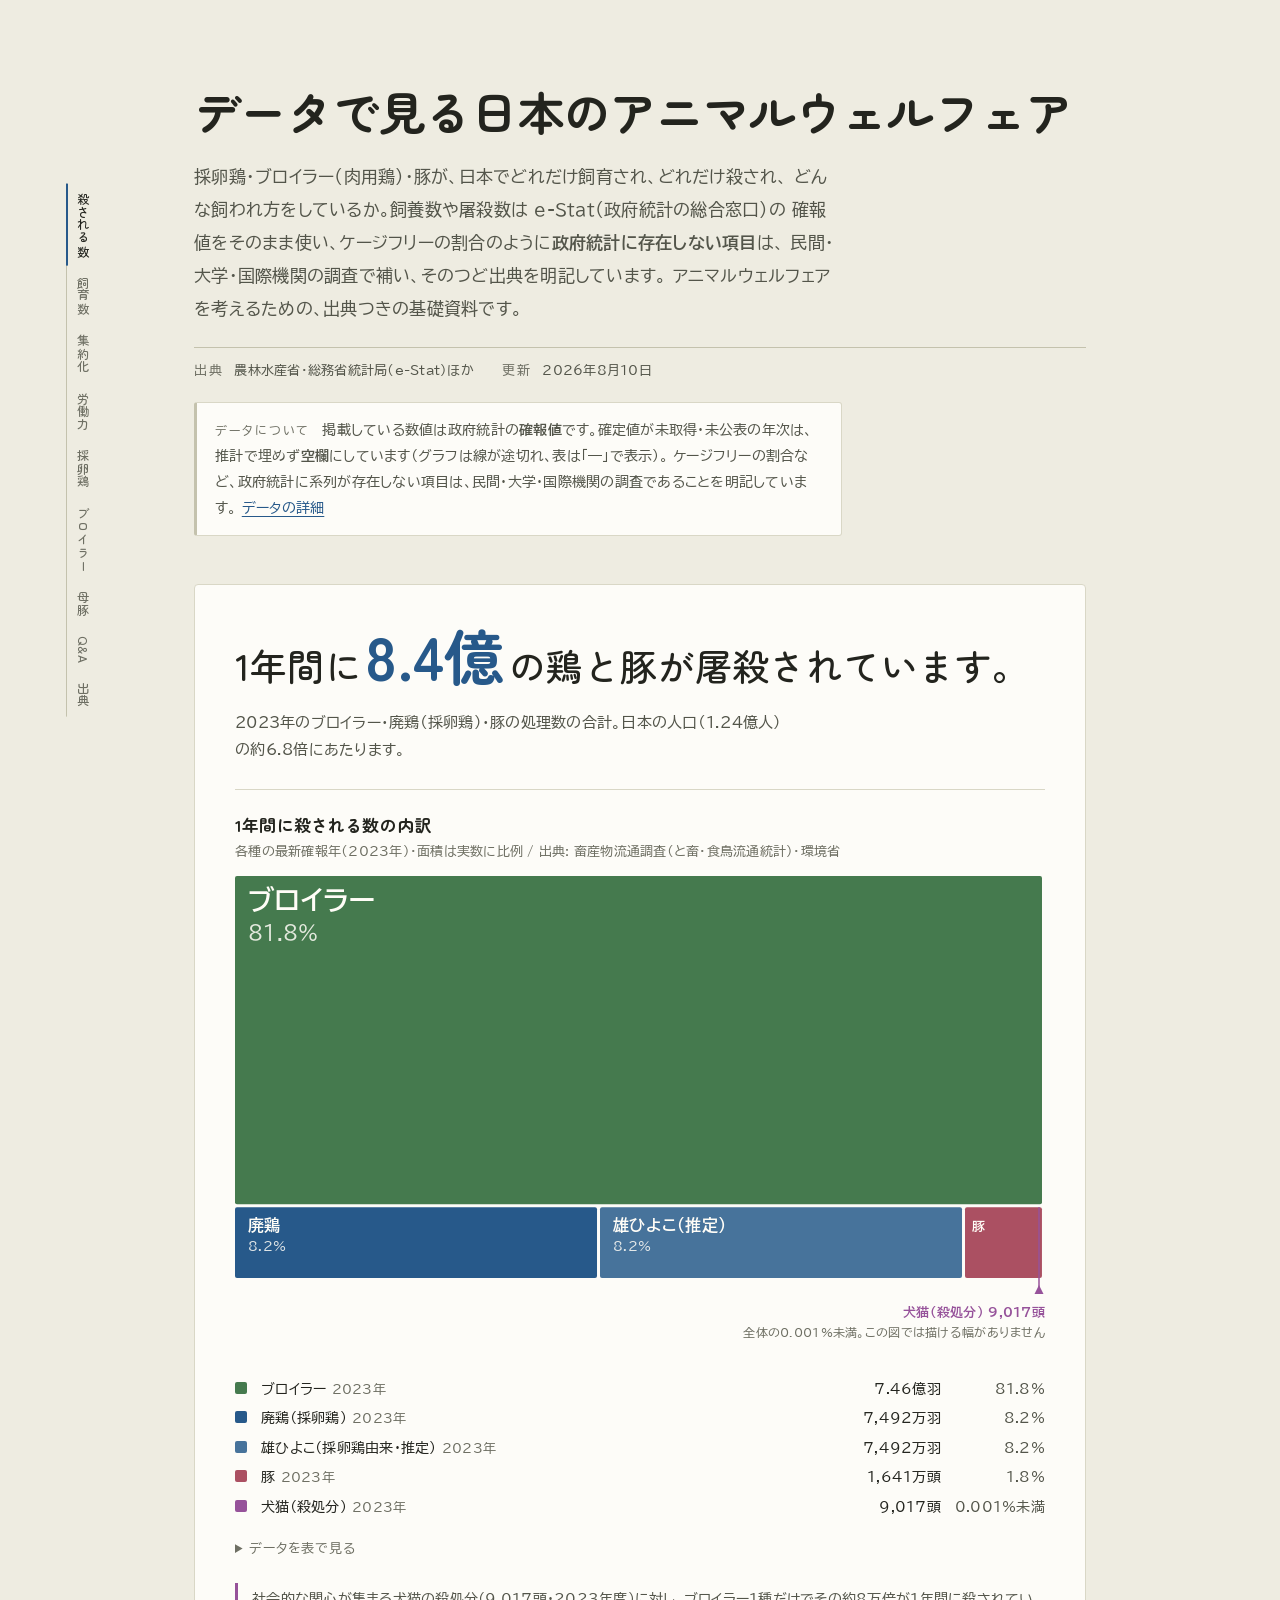
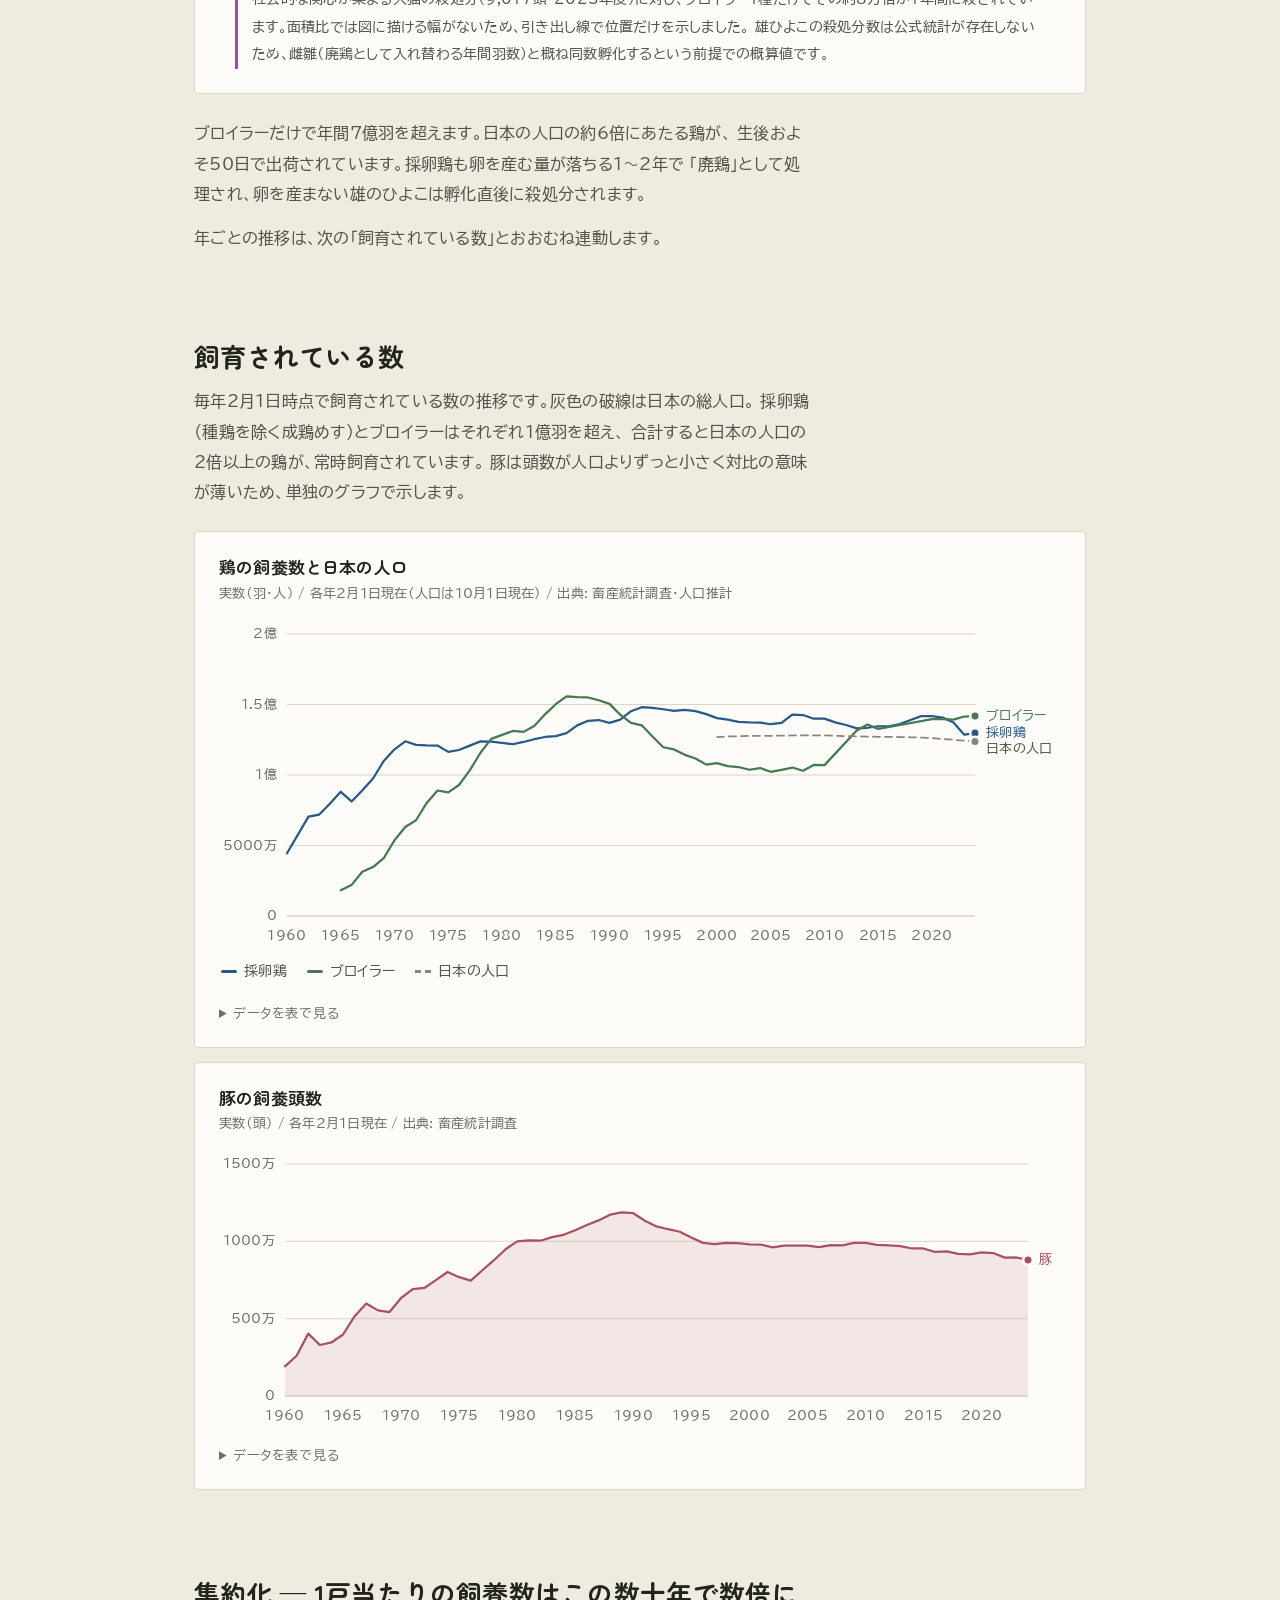
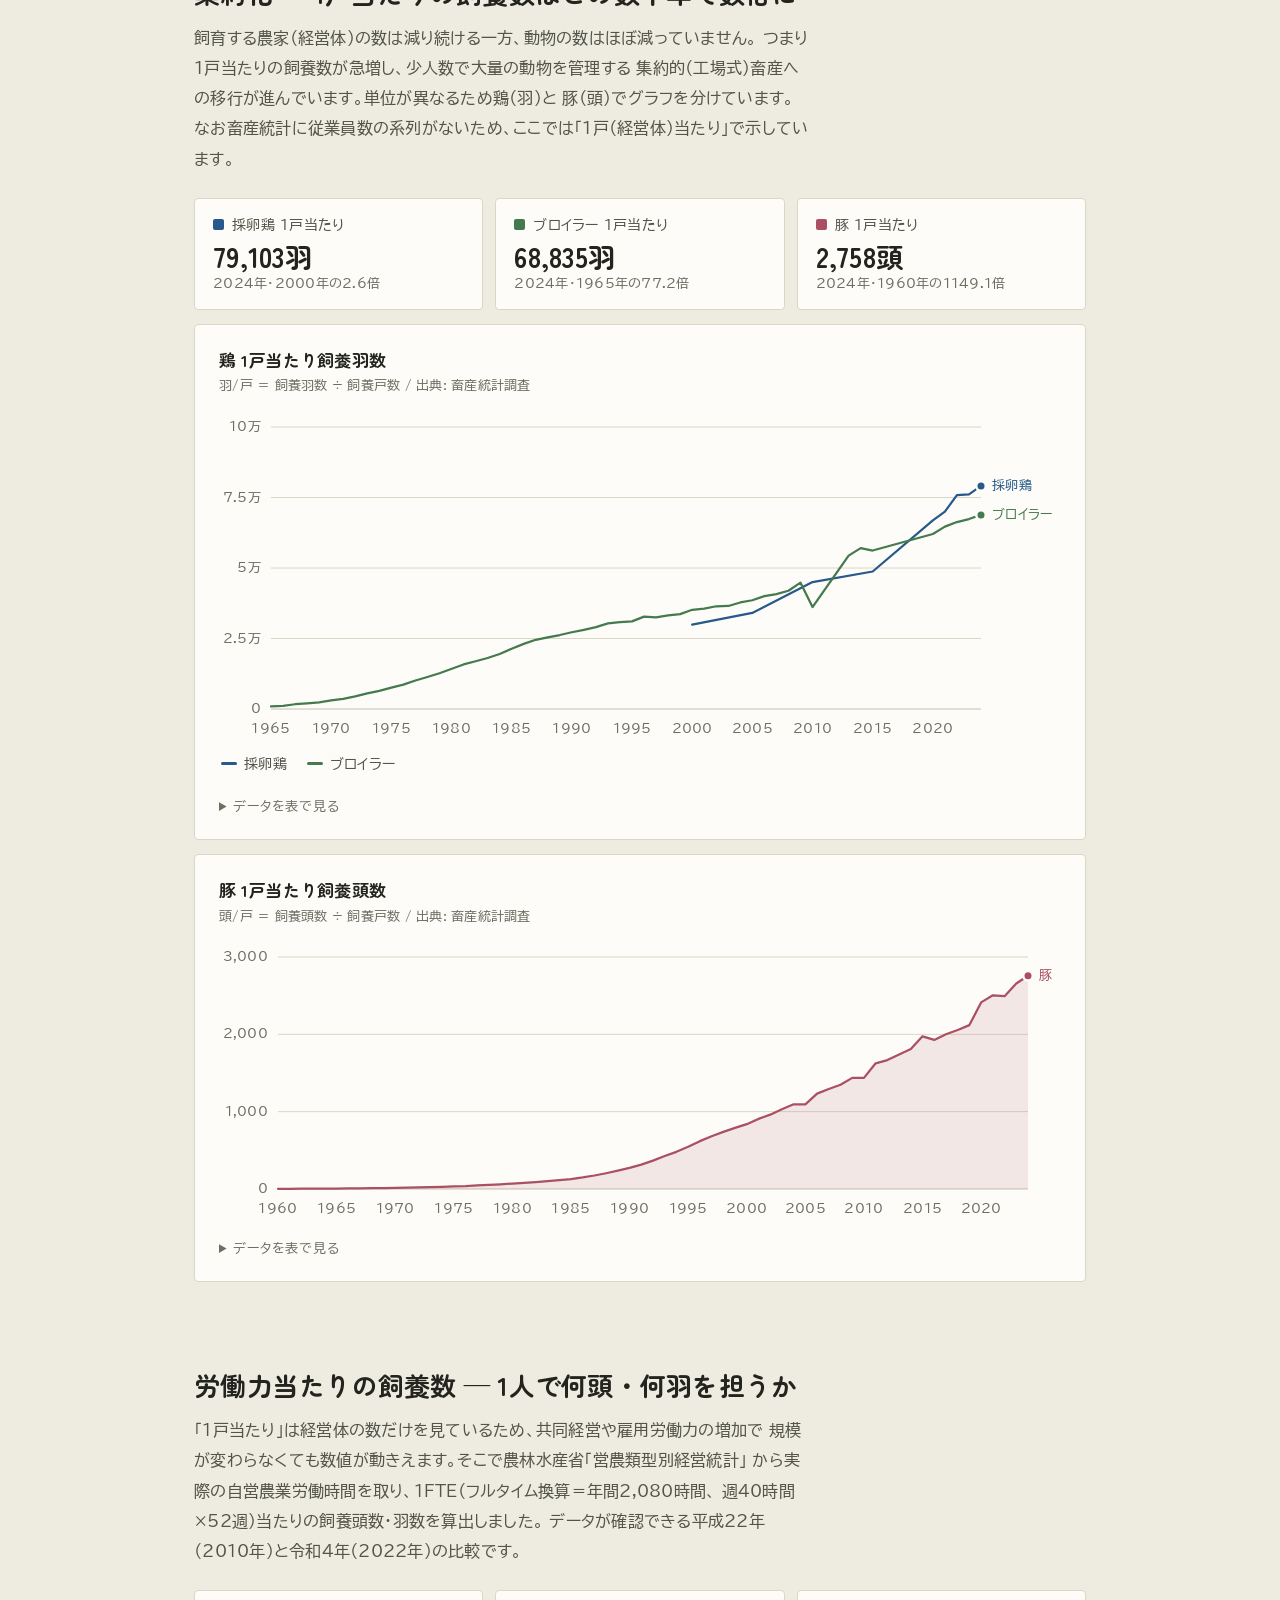
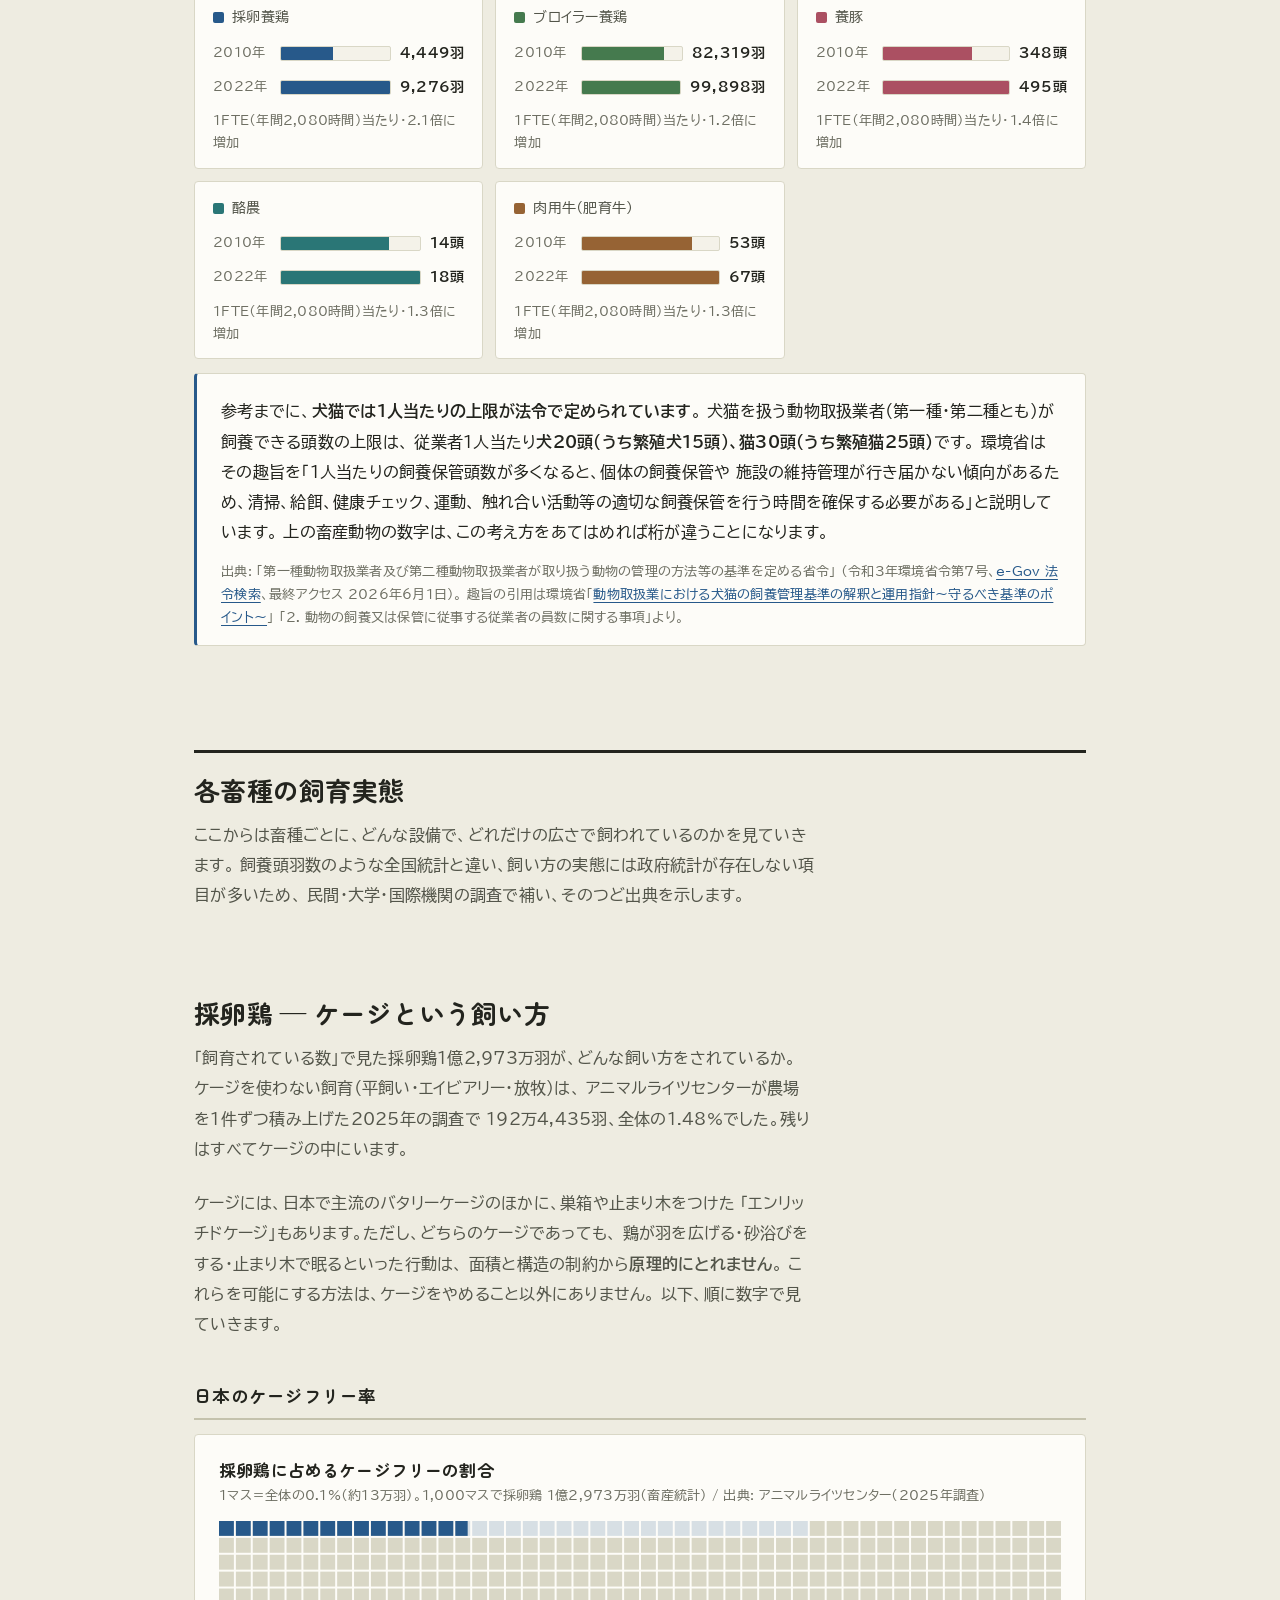
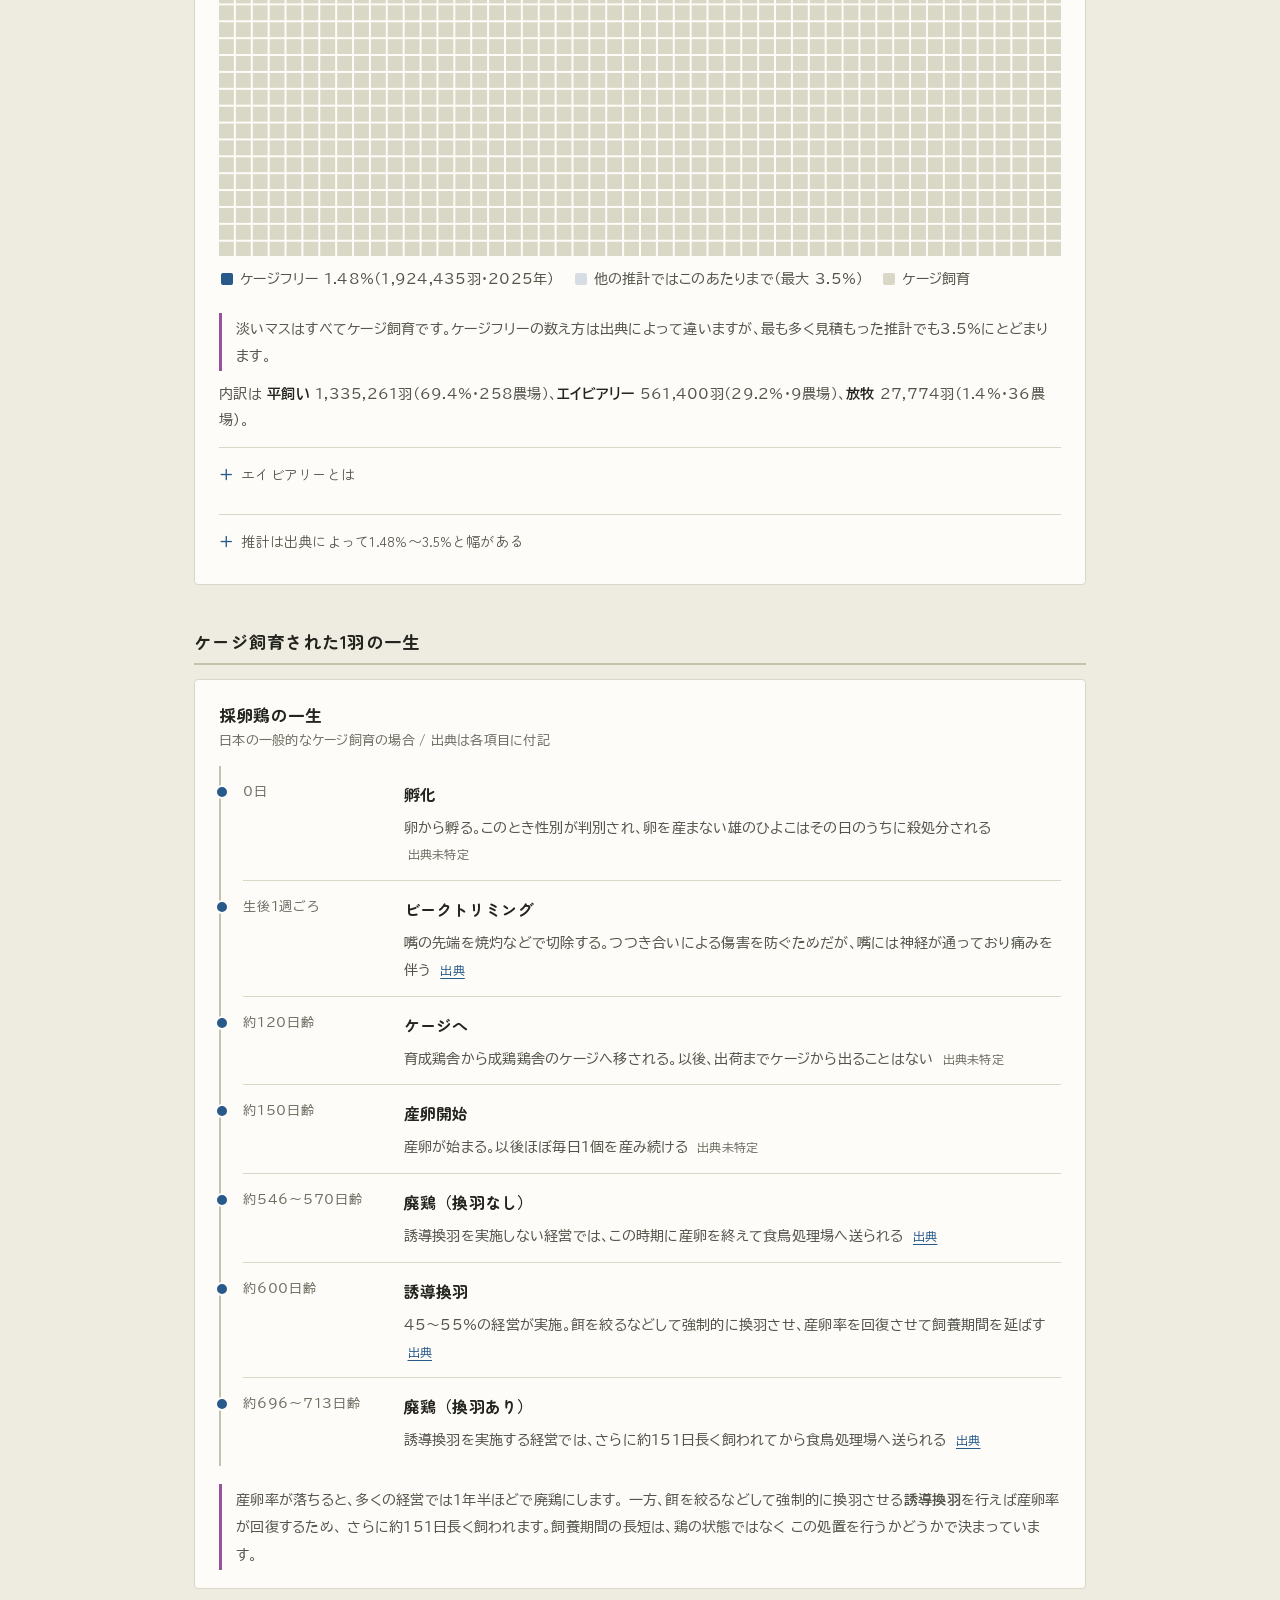
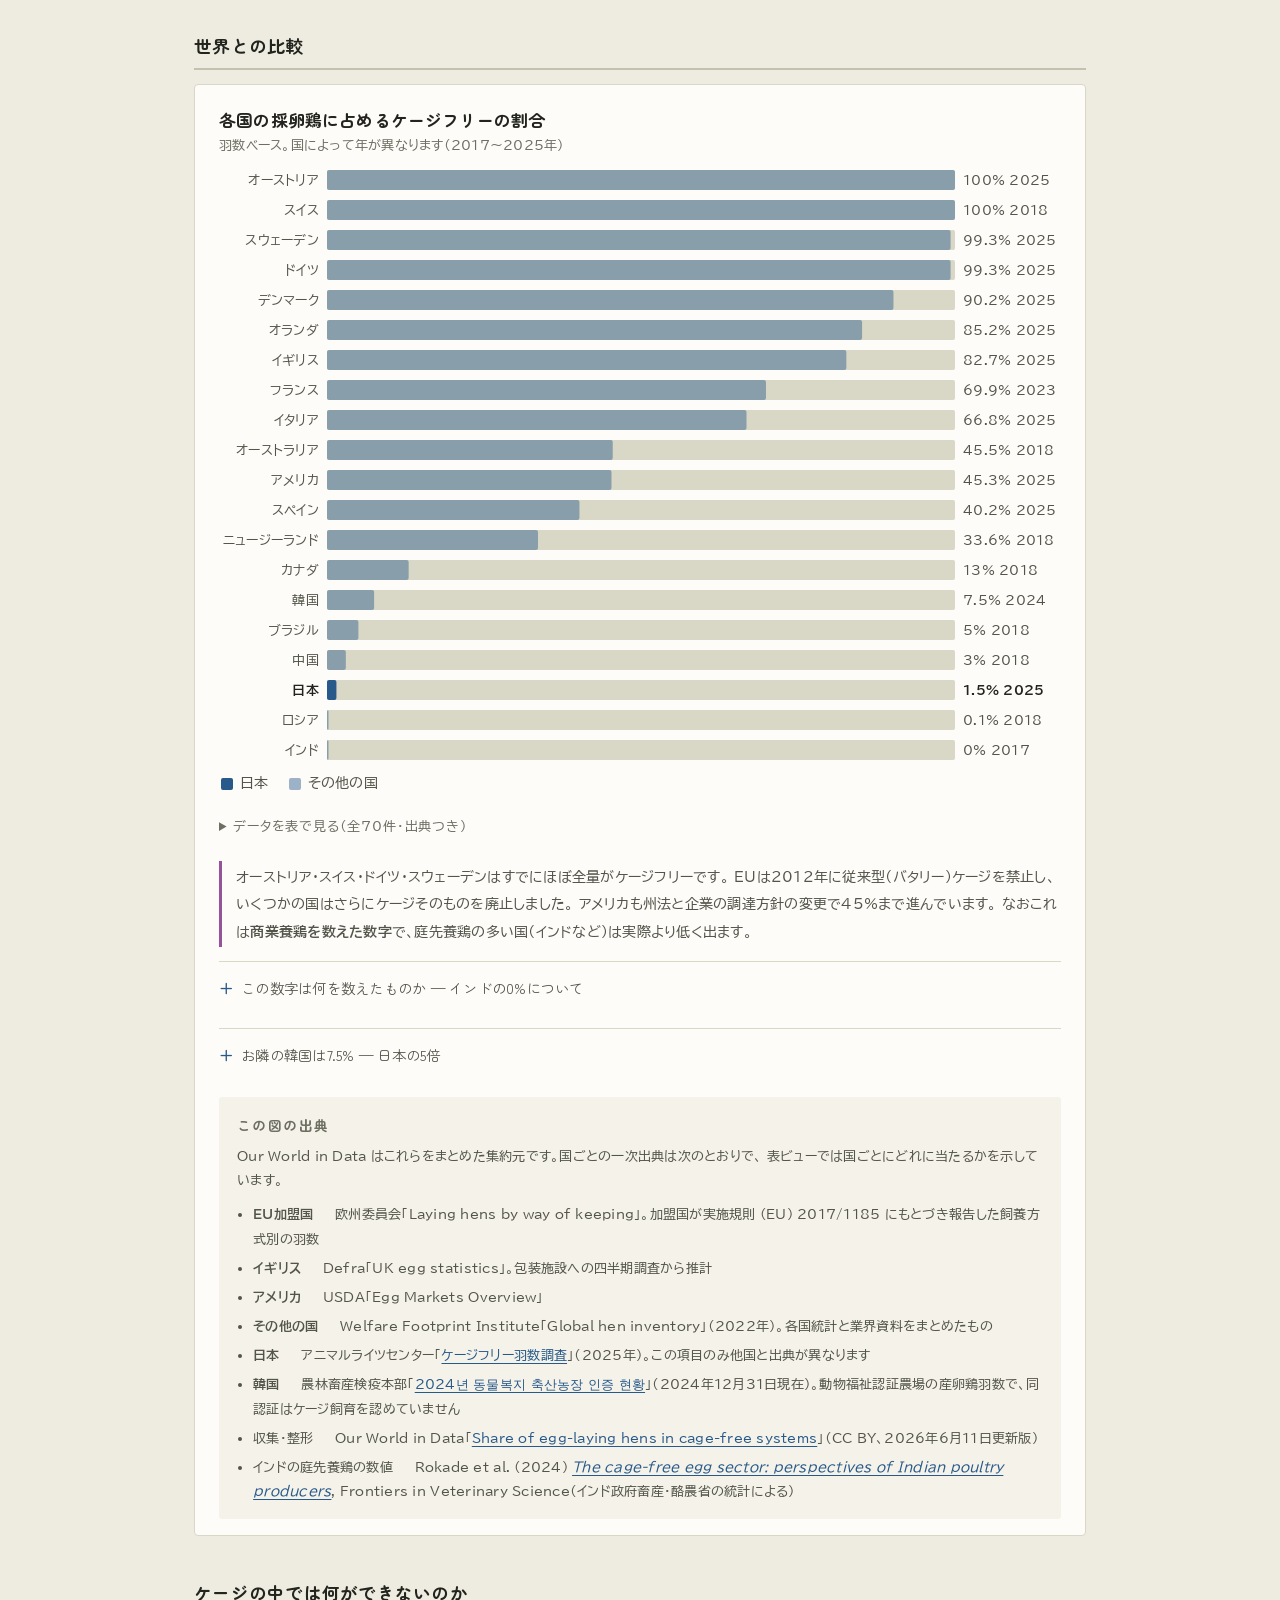
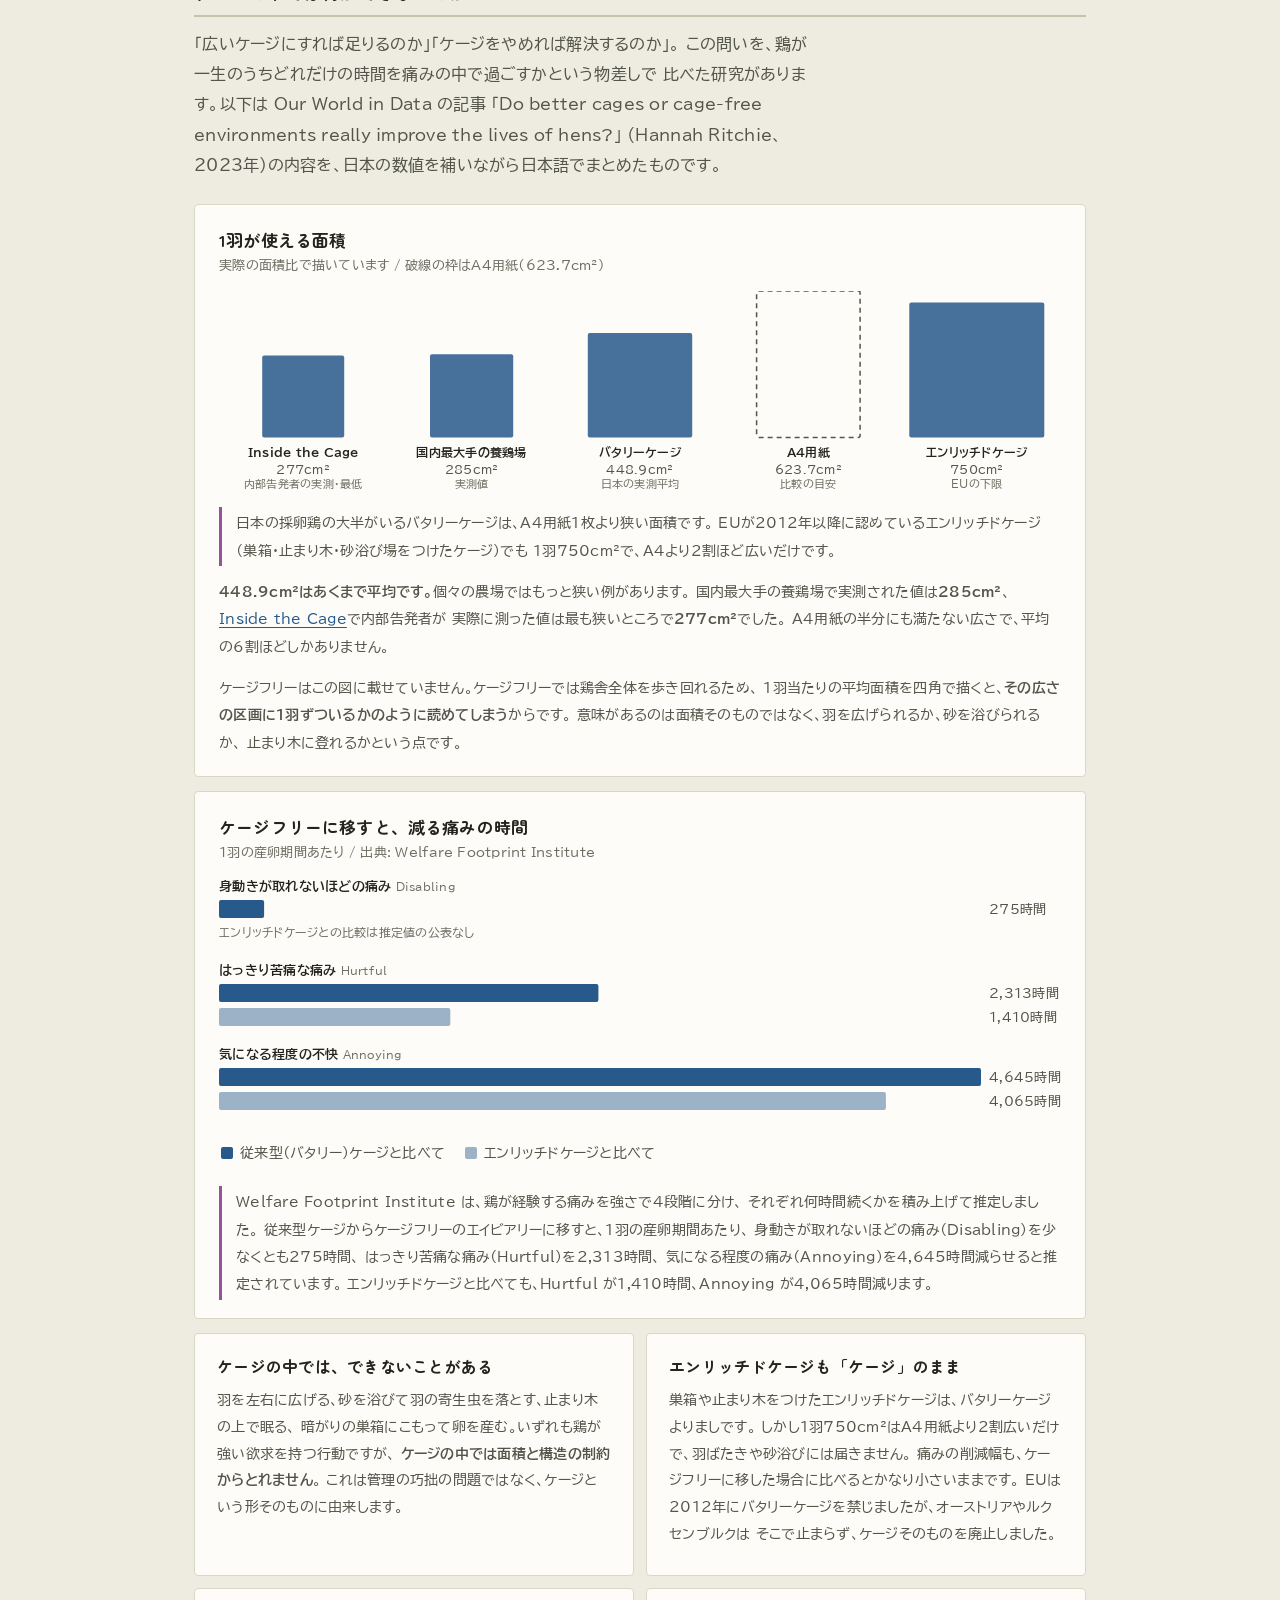
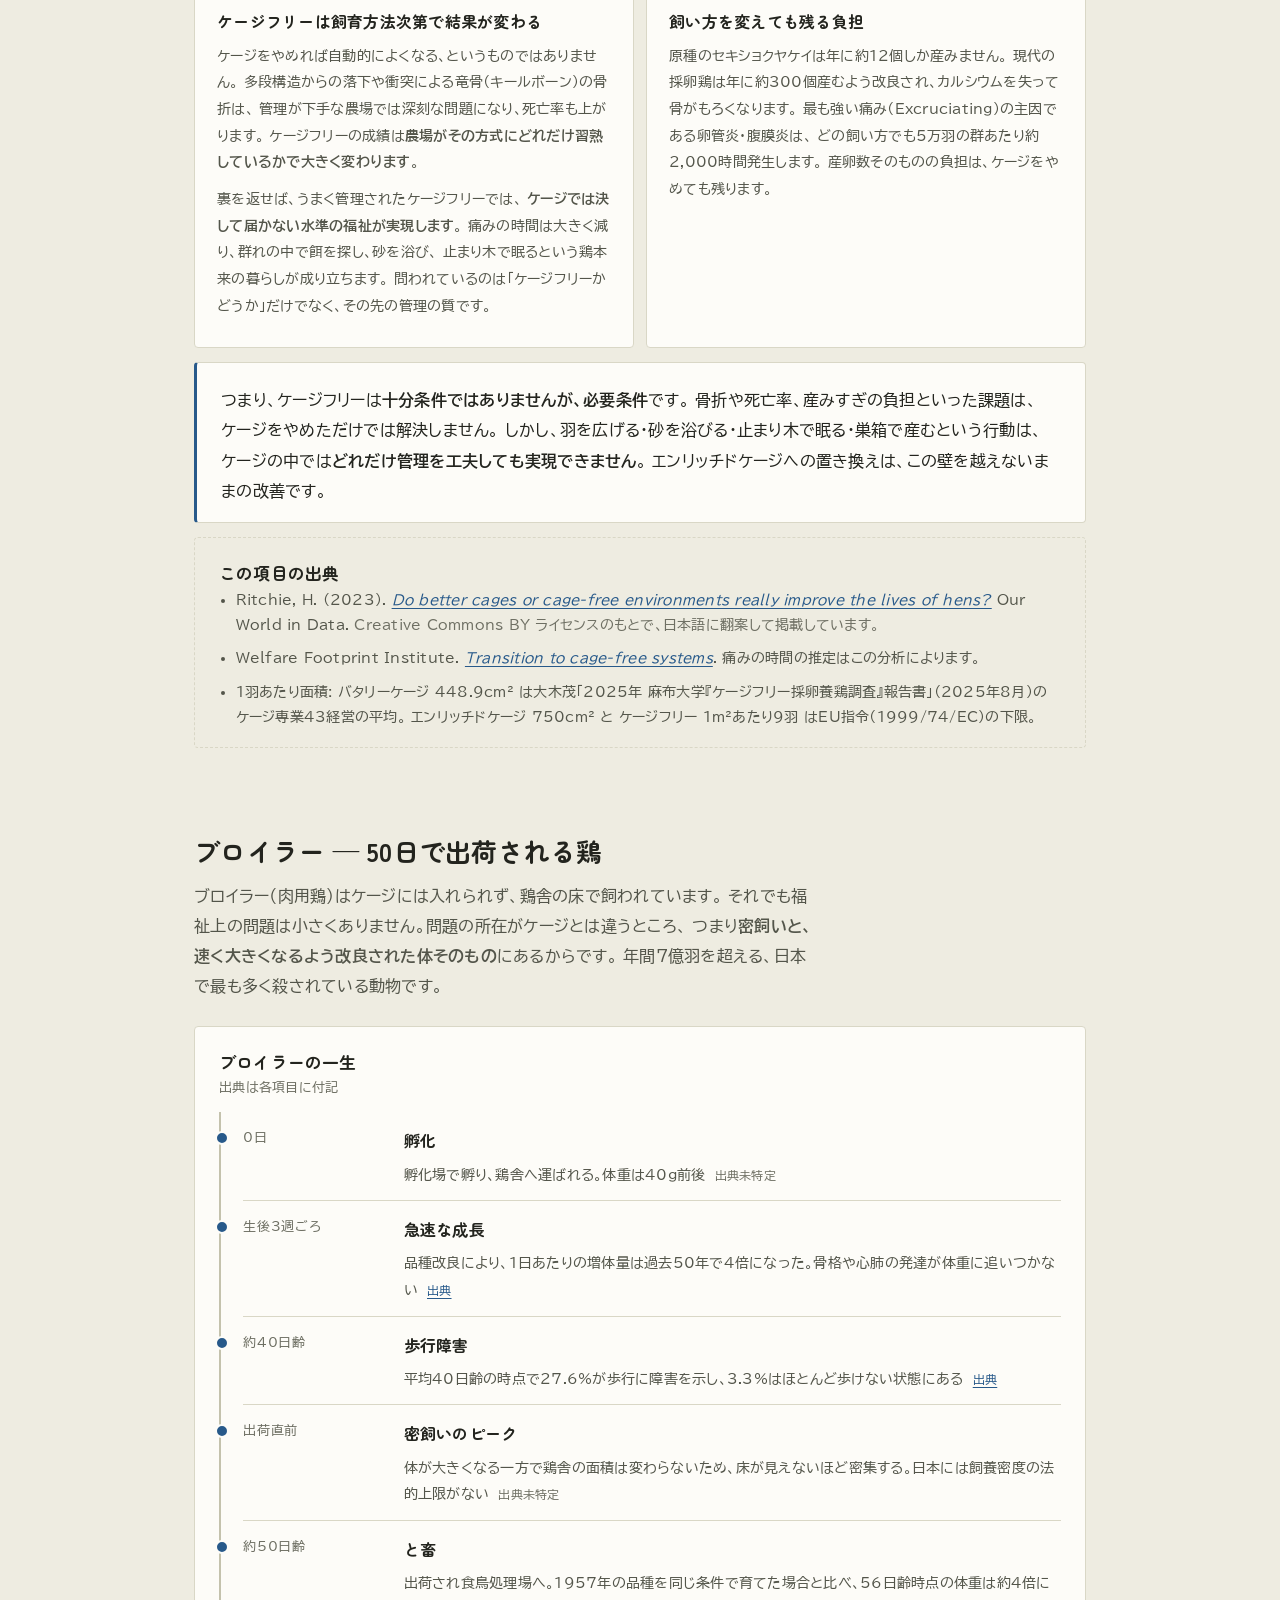
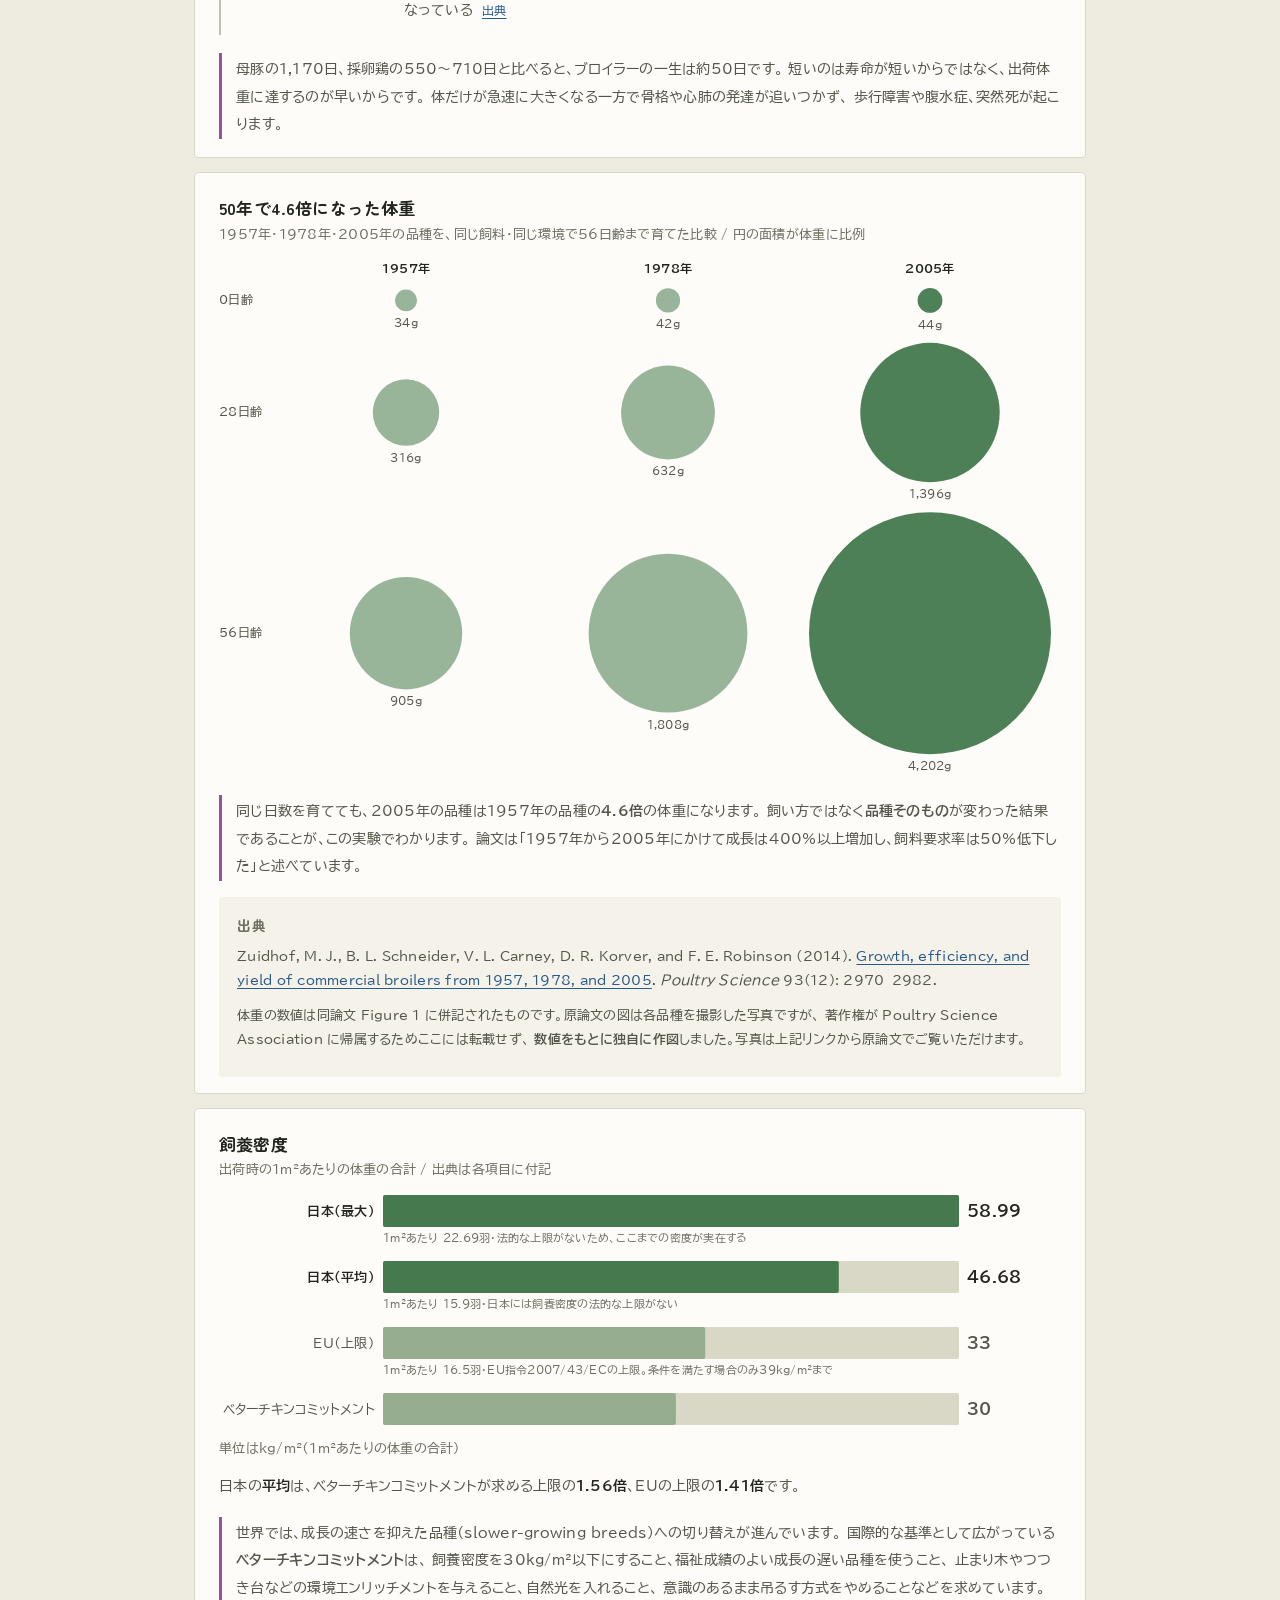
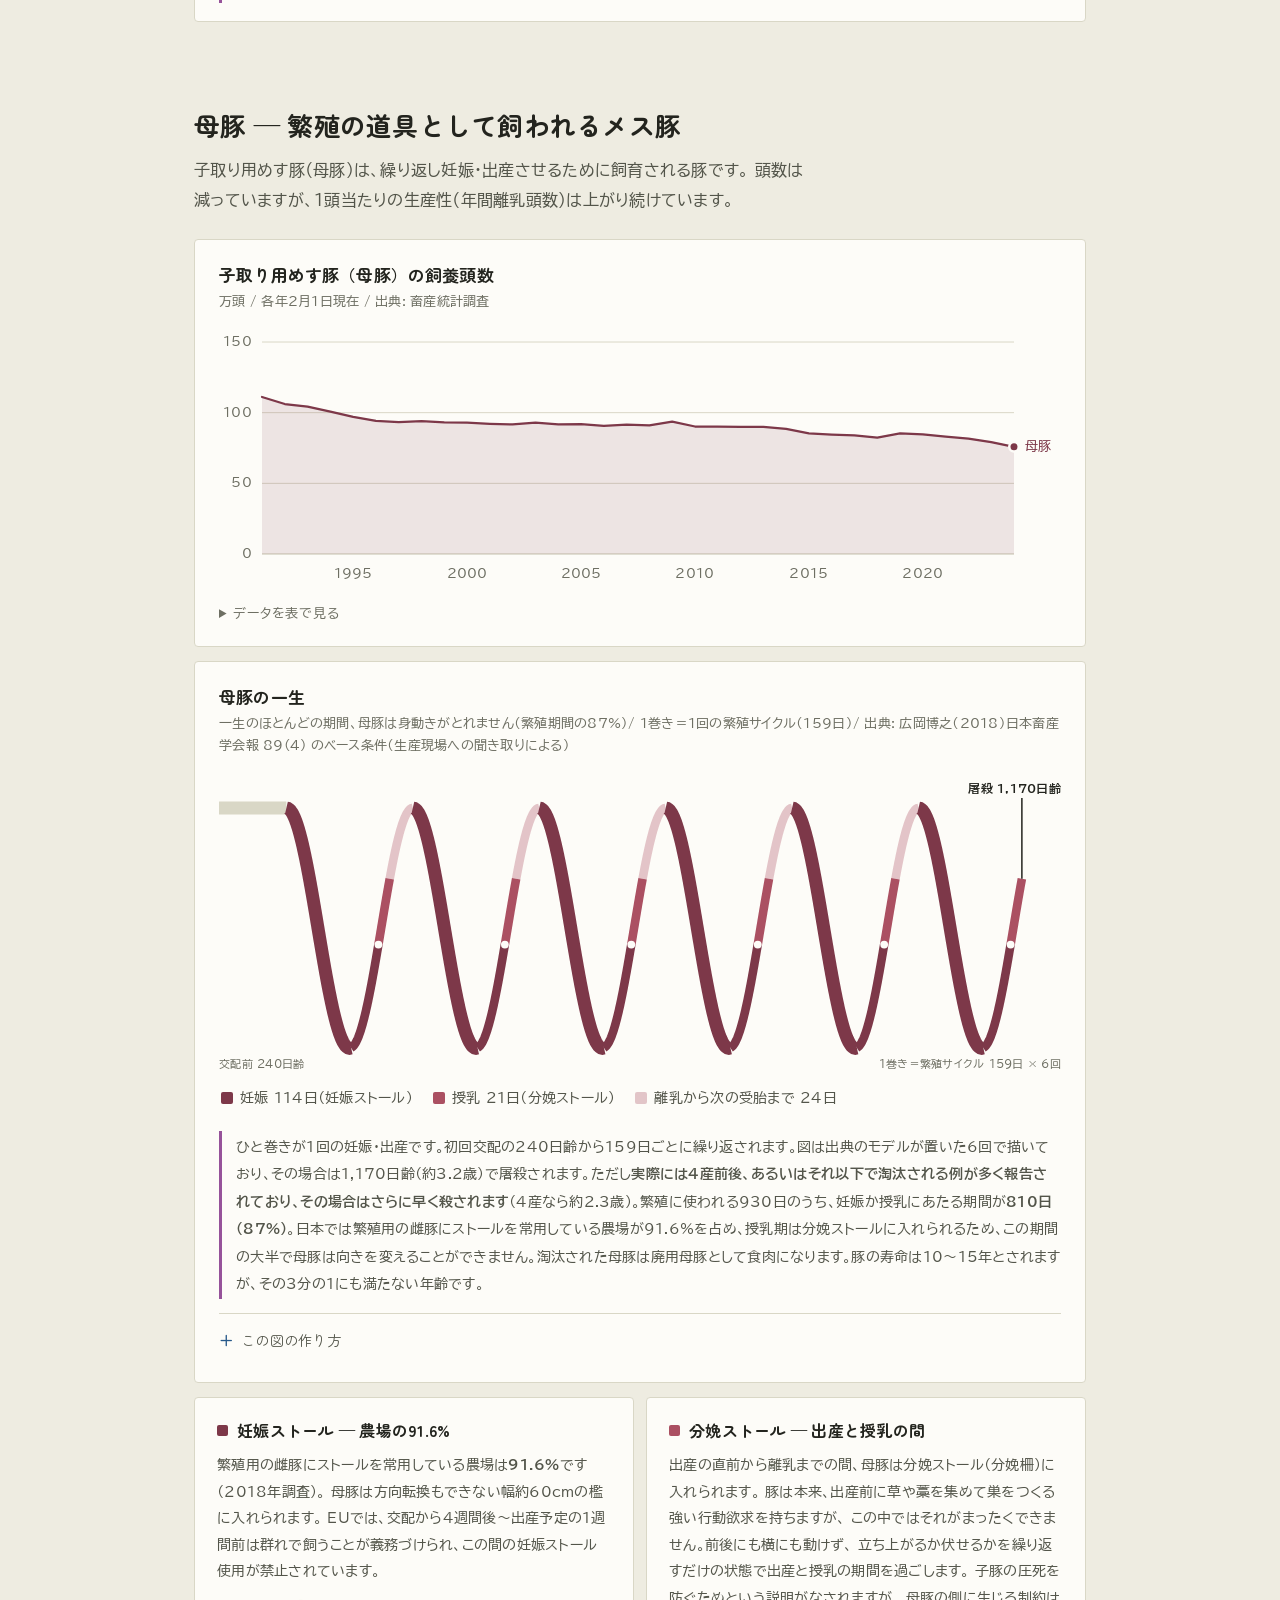
==== docs/index.html @ e2d0b9bb "台湾の記述を取り下げる 出典が固まらないため掲載しない。13%は窩窩（独立系メディア）が伝える値で 一次統計をたどれず、方式別の内訳の出どころである上下游新聞のページは スクリプトから取得できず、その" ====
<!DOCTYPE html>
<html lang="ja">
<head>
<meta charset="utf-8">
<meta name="viewport" content="width=device-width, initial-scale=1">
<meta name="color-scheme" content="light">
<title>データで見る日本のアニマルウェルフェア</title>
<meta name="description" content="採卵鶏・ブロイラー・豚（母豚）の飼養数、年間の屠殺数、ケージフリーの割合、1戸当たり飼養数の推移を、日本の人口と対比して可視化。出典は農林水産省・総務省の政府統計（e-Stat）ほか。">
<link rel="preconnect" href="https://fonts.googleapis.com">
<link rel="preconnect" href="https://fonts.gstatic.com" crossorigin>
<link rel="stylesheet" href="https://fonts.googleapis.com/css2?family=BIZ+UDPGothic:wght@400;700&amp;family=Zen+Maru+Gothic:wght@500;700&amp;display=swap">
<link rel="stylesheet" href="style.css">
<link rel="icon" href="data:image/svg+xml,&lt;svg xmlns='http://www.w3.org/2000/svg' viewBox='0 0 100 100'&gt;&lt;text y='.9em' font-size='90'&gt;🐷&lt;/text&gt;&lt;/svg&gt;">
</head>
<body>

<a class="skip" href="#killed">本文へ移動</a>

<!-- 本の「柱（ランニングヘッド）」を画面端に置いた索引。縦組み。 -->
<nav class="rail" id="rail" aria-label="ページ内の見出し">
  <a href="#killed">殺される数</a>
  <a href="#inventory">飼育数</a>
  <a href="#concentration">集約化</a>
  <a href="#labor">労働力</a>
  <a href="#cagefree">採卵鶏</a>
  <a href="#broiler">ブロイラー</a>
  <a href="#sows">母豚</a>
  <a href="#faq">Q&amp;A</a>
  <a href="#sources">出典</a>
</nav>

<header class="masthead">
  <h1>データで見る日本のアニマルウェルフェア</h1>
  <p class="lede">
    採卵鶏・ブロイラー（肉用鶏）・豚が、日本でどれだけ飼育され、どれだけ殺され、
    どんな飼われ方をしているか。飼養数や屠殺数は e-Stat（政府統計の総合窓口）の
    確報値をそのまま使い、ケージフリーの割合のように<strong>政府統計に存在しない項目</strong>は、
    民間・大学・国際機関の調査で補い、そのつど出典を明記しています。
    アニマルウェルフェアを考えるための、出典つきの基礎資料です。
  </p>
  <dl class="stamp">
    <div><dt>出典</dt><dd>農林水産省・総務省統計局（e-Stat）ほか</dd></div>
    <div><dt>更新</dt><dd id="meta-updated">—</dd></div>
  </dl>
  <p class="notice" id="provisional-notice" hidden>
    <span class="notice-label">データについて</span>
    掲載している数値は政府統計の<strong>確報値</strong>です。確定値が未取得・未公表の年次は、
    推計で埋めず<strong>空欄</strong>にしています（グラフは線が途切れ、表は「—」で表示）。
    ケージフリーの割合など、政府統計に系列が存在しない項目は、民間・大学・国際機関の調査であることを明記しています。
    <a href="https://github.com/arc-facts/e-stat_animal-welfare/blob/HEAD/data/README.md">データの詳細</a>
  </p>
</header>

<main>
  <section class="section section--lead" id="killed">
    <div class="sheet sheet--thesis">
      <h2 class="thesis" id="hero-figure">読み込み中…</h2>
      <p class="thesis-note" id="hero-caption"></p>

      <hr class="hr">

      <h3>1年間に殺される数の内訳</h3>
      <p class="sub" id="species-sub">出典: 畜産物流通調査・環境省</p>
      <div class="waffle" id="chart-species"></div>
      <p class="species-note" id="species-note"></p>
    </div>

    <div class="prose">
      <p>
        ブロイラーだけで年間7億羽を超えます。日本の人口の約6倍にあたる鶏が、
        生後およそ50日で出荷されています。採卵鶏も卵を産む量が落ちる1〜2年で
        「廃鶏」として処理され、卵を産まない雄のひよこは孵化直後に殺処分されます。
      </p>
      <p>
        年ごとの推移は、次の「飼育されている数」とおおむね連動します。
      </p>
    </div>
  </section>

  <section class="section" id="inventory">
    <h2>飼育されている数</h2>
    <p class="desc">
      毎年2月1日時点で飼育されている数の推移です。灰色の破線は日本の総人口。
      採卵鶏（種鶏を除く成鶏めす）とブロイラーはそれぞれ1億羽を超え、
      合計すると日本の人口の2倍以上の鶏が、常時飼育されています。
      豚は頭数が人口よりずっと小さく対比の意味が薄いため、単独のグラフで示します。
    </p>
    <div class="sheet">
      <h3>鶏の飼養数と日本の人口</h3>
      <p class="sub">実数（羽・人） / 各年2月1日現在（人口は10月1日現在） / 出典: 畜産統計調査・人口推計</p>
      <div class="chart" id="chart-inventory-birds"></div>
    </div>
    <div class="sheet">
      <h3>豚の飼養頭数</h3>
      <p class="sub">実数（頭） / 各年2月1日現在 / 出典: 畜産統計調査</p>
      <div class="chart" id="chart-inventory-pigs"></div>
    </div>
  </section>

  <section class="section" id="concentration">
    <h2>集約化 — 1戸当たりの飼養数はこの数十年で数倍に</h2>
    <p class="desc">
      飼育する農家（経営体）の数は減り続ける一方、動物の数はほぼ減っていません。
      つまり1戸当たりの飼養数が急増し、少人数で大量の動物を管理する
      集約的（工場式）畜産への移行が進んでいます。単位が異なるため鶏（羽）と
      豚（頭）でグラフを分けています。
      なお畜産統計に従業員数の系列がないため、ここでは「1戸（経営体）当たり」で示しています。
    </p>
    <div class="tiles" id="perfarm-tiles"></div>
    <div class="sheet">
      <h3>鶏 1戸当たり飼養羽数</h3>
      <p class="sub">羽/戸 ＝ 飼養羽数 ÷ 飼養戸数 / 出典: 畜産統計調査</p>
      <div class="chart" id="chart-perfarm-birds"></div>
    </div>
    <div class="sheet">
      <h3>豚 1戸当たり飼養頭数</h3>
      <p class="sub">頭/戸 ＝ 飼養頭数 ÷ 飼養戸数 / 出典: 畜産統計調査</p>
      <div class="chart" id="chart-perfarm-pigs"></div>
    </div>
  </section>

  <section class="section" id="labor">
    <h2>労働力当たりの飼養数 — 1人で何頭・何羽を担うか</h2>
    <p class="desc">
      「1戸当たり」は経営体の数だけを見ているため、共同経営や雇用労働力の増加で
      規模が変わらなくても数値が動きえます。そこで農林水産省「営農類型別経営統計」
      から実際の自営農業労働時間を取り、1FTE（フルタイム換算＝年間2,080時間、
      週40時間×52週）当たりの飼養頭数・羽数を算出しました。
      データが確認できる平成22年（2010年）と令和4年（2022年）の比較です。
    </p>
    <div class="tiles" id="fte-cards"></div>

    <div class="sheet sheet--conc">
      <p>
        参考までに、<strong>犬猫では1人当たりの上限が法令で定められています</strong>。
        犬猫を扱う動物取扱業者（第一種・第二種とも）が飼養できる頭数の上限は、
        従業者1人当たり<strong>犬20頭（うち繁殖犬15頭）、猫30頭（うち繁殖猫25頭）</strong>です。
        環境省はその趣旨を「1人当たりの飼養保管頭数が多くなると、個体の飼養保管や
        施設の維持管理が行き届かない傾向があるため、清掃、給餌、健康チェック、運動、
        触れ合い活動等の適切な飼養保管を行う時間を確保する必要がある」と説明しています。
        上の畜産動物の数字は、この考え方をあてはめれば桁が違うことになります。
      </p>
      <p class="fact-src">
        出典: 「第一種動物取扱業者及び第二種動物取扱業者が取り扱う動物の管理の方法等の基準を定める省令」
        （令和3年環境省令第7号、<a href="https://laws.e-gov.go.jp/law/503M60001000007">e-Gov 法令検索</a>、最終アクセス 2026年6月1日）。
        趣旨の引用は環境省「<a href="https://www.env.go.jp/nature/dobutsu/aigo/2_data/pamph/r0305a.html">動物取扱業における犬猫の飼養管理基準の解釈と運用指針〜守るべき基準のポイント〜</a>」
        「2. 動物の飼養又は保管に従事する従業者の員数に関する事項」より。
      </p>
    </div>
  </section>

  <section class="section part" id="species">
    <h2 class="part-title">各畜種の飼育実態</h2>
    <p class="desc">
      ここからは畜種ごとに、どんな設備で、どれだけの広さで飼われているのかを見ていきます。
      飼養頭羽数のような全国統計と違い、飼い方の実態には政府統計が存在しない項目が多いため、
      民間・大学・国際機関の調査で補い、そのつど出典を示します。
    </p>
  </section>

  <section class="section" id="cagefree">
    <h2>採卵鶏 — ケージという飼い方</h2>
    <p class="desc">
      「飼育されている数」で見た採卵鶏1億2,973万羽が、どんな飼い方をされているか。
      ケージを使わない飼育（平飼い・エイビアリー・放牧）は、
      アニマルライツセンターが農場を1件ずつ積み上げた2025年の調査で
      192万4,435羽、全体の1.48%でした。残りはすべてケージの中にいます。
    </p>
    <p class="desc">
      ケージには、日本で主流のバタリーケージのほかに、巣箱や止まり木をつけた
      「エンリッチドケージ」もあります。ただし、どちらのケージであっても、
      鶏が羽を広げる・砂浴びをする・止まり木で眠るといった行動は、
      面積と構造の制約から<strong>原理的にとれません</strong>。
      これらを可能にする方法は、ケージをやめること以外にありません。
      以下、順に数字で見ていきます。
    </p>

    <h3 class="subhead">日本のケージフリー率</h3>
    <div class="sheet">
      <h3>採卵鶏に占めるケージフリーの割合</h3>
      <p class="sub" id="cagefree-sub">1マス＝全体の0.1%</p>
      <div class="unitgrid" id="chart-cagefree"></div>
      <p class="species-note" id="cagefree-note"></p>
      <p class="breakdown" id="cagefree-types"></p>

      <details class="info">
        <summary>エイビアリーとは</summary>
        <p>
          鶏舎の中に、止まり木・巣箱・給餌器を備えた棚を何段か設け、
          鶏がランプ（傾斜路）で自由に行き来できるようにしたケージフリーの方式です。
          ケージではないので、鶏は羽を広げる、砂浴びをする、止まり木で眠るといった
          本来の行動がとれます。ただし屋外に出られるとは限らず、
          屋外へのアクセスがあるものは「放牧（フリーレンジ）」として区別されます。
        </p>
        <p>
          多段構造のぶん単層の平飼いより多くの羽数を収容でき、
          大規模なケージフリー生産の中心的な方式とされています。
          一方で、段差からの落下や衝突による竜骨（キールボーン）の骨折が
          最大の課題として指摘されています。
        </p>
      </details>

      <details class="info">
        <summary>推計は出典によって1.48%〜3.5%と幅がある</summary>
        <p>
          政府統計にケージフリーの系列がないため、確定値が存在しません。
          麻布大学の大木茂教授は報告書の冒頭で
          「基本的数値に関し、専門家間で評価が定まっていないことは、大きな問題である」
          と指摘しています。
        </p>
        <div id="cagefree-estimates"></div>
        <p>
          このサイトでは、農場を1件ずつ積み上げて数えたアニマルライツセンターの調査を主に据えました。
          同調査は、ケージフリーの鶏群があると分かっていながら連絡がつかず確認できなかった農場が
          31件あるため、1.48%は<strong>最低値</strong>だとしています。
          なお同調査では、各農場が増やす予定と回答した33万295羽を含めると1.74%になります。
        </p>
      </details>
    </div>

    <h3 class="subhead">ケージ飼育された1羽の一生</h3>
    <div class="sheet">
      <h3>採卵鶏の一生</h3>
      <p class="sub">日本の一般的なケージ飼育の場合 / 出典は各項目に付記</p>
      <div class="timeline" id="chart-hen-life"></div>
      <p class="species-note">
        産卵率が落ちると、多くの経営では1年半ほどで廃鶏にします。
        一方、餌を絞るなどして強制的に換羽させる<strong>誘導換羽</strong>を行えば産卵率が回復するため、
        さらに約151日長く飼われます。飼養期間の長短は、鶏の状態ではなく
        この処置を行うかどうかで決まっています。
      </p>
    </div>

    <h3 class="subhead">世界との比較</h3>
    <div class="sheet">
      <h3>各国の採卵鶏に占めるケージフリーの割合</h3>
      <p class="sub" id="cfworld-sub">羽数ベースのケージフリー割合</p>
      <div class="chart" id="chart-cagefree-world"></div>
      <p class="species-note">
        オーストリア・スイス・ドイツ・スウェーデンはすでにほぼ全量がケージフリーです。
        EUは2012年に従来型（バタリー）ケージを禁止し、いくつかの国はさらにケージそのものを廃止しました。
        アメリカも州法と企業の調達方針の変更で45%まで進んでいます。
        なおこれは<strong>商業養鶏を数えた数字</strong>で、庭先養鶏の多い国（インドなど）は実際より低く出ます。
      </p>

      <details class="info">
        <summary>この数字は何を数えたものか — インドの0%について</summary>
        <p>
          このデータが数えているのは、<strong>商業的な採卵養鶏場で飼われている鶏</strong>です。
          自家消費や近所へのおすそ分けが中心の庭先養鶏（バックヤード）は、
          実質的にケージフリーであっても集計に入っていません。
        </p>
        <p>
          そのため、庭先養鶏の比重が大きい国では実際より低く出ます。
          インドが0%と表示されるのは、商業養鶏場のほとんどがバタリーケージだという意味であって、
          <strong>インドにケージフリーの鶏がいないという意味ではありません</strong>。
          インドの2022〜23年度の鶏卵生産1,383.8億個のうち、
          <strong>202.0億個（14.6%）は庭先養鶏</strong>によるものです。
          庭先養鶏は1羽当たりの産卵数が商業鶏よりずっと少ないため、
          羽数で見た割合は、この14.6%よりさらに大きくなります。
        </p>
        <p>
          また、EU加盟国・イギリス・アメリカ以外の値は参照年が2013〜2018年と古く、
          その後の変化が反映されていません。日本を含め、国どうしを比べるときは年の違いに注意してください。
        </p>
      </details>

      <details class="info">
        <summary>お隣の韓国は7.5% — 日本の5倍</summary>
        <p>
          韓国の値は政府統計です。農林畜産検疫本部が毎年公表する動物福祉畜産農場の認証状況で、
          2024年末時点の認証産卵鶏は<strong>5,797千羽、国内の全産卵鶏の7.5%</strong>とされています
          （2022年末は4,519千羽・6.1%）。
        </p>
        <p>
          韓国の動物福祉畜産農場認証は、<strong>産卵鶏のケージ飼育を認めていません</strong>。
          認証鶏舎は平飼いか放し飼いに限られ、飼育密度も1m²当たり7〜9羽までと定められています。
          したがって認証された羽数は、そのままケージフリーの羽数として読めます。
        </p>
        <p>
          ただしこれは<strong>認証を受けた農場だけの数字で、実際のケージフリー率の下限</strong>です。
          認証を取っていないケージフリー農場の分は入っていません。
          それでも日本のケージフリー率（アニマルライツセンターの調査で1.48%）の5倍にあたります。
        </p>
        <p>
          韓国では2019年8月から、卵の殻に飼育環境を示す番号を印字する制度が始まっています。
          1が放し飼い、2が平飼い、3が改良ケージ、4が従来型ケージで、
          1と2が動物福祉認証の対象です。消費者が買う前に飼い方を確認できる仕組みで、
          日本にはこれに当たる表示制度がありません。
        </p>
      </details>


      <div class="srcbox">
        <h4>この図の出典</h4>
        <p class="srcbox-lead">
          Our World in Data はこれらをまとめた集約元です。国ごとの一次出典は次のとおりで、
          表ビューでは国ごとにどれに当たるかを示しています。
        </p>
        <ul>
          <li><strong>EU加盟国</strong> — 欧州委員会「Laying hens by way of keeping」。加盟国が実施規則 (EU) 2017/1185 にもとづき報告した飼養方式別の羽数</li>
          <li><strong>イギリス</strong> — Defra「UK egg statistics」。包装施設への四半期調査から推計</li>
          <li><strong>アメリカ</strong> — USDA「Egg Markets Overview」</li>
          <li><strong>その他の国</strong> — Welfare Footprint Institute「Global hen inventory」（2022年）。各国統計と業界資料をまとめたもの</li>
          <li><strong>日本</strong> — アニマルライツセンター「<a href="https://arcj.org/issues/farm-animals/layer-chicken/cagefreesurvey2025/">ケージフリー羽数調査</a>」（2025年）。この項目のみ他国と出典が異なります</li>
          <li><strong>韓国</strong> — 農林畜産検疫本部「<a href="https://www.qia.go.kr/viewwebQiaCom.do?id=66055&amp;type=7_depart">2024년 동물복지 축산농장 인증 현황</a>」（2024年12月31日現在）。動物福祉認証農場の産卵鶏羽数で、同認証はケージ飼育を認めていません</li>
          <li>収集・整形 — Our World in Data「<a href="https://ourworldindata.org/grapher/eggs-cage-free">Share of egg-laying hens in cage-free systems</a>」（CC BY、2026年6月11日更新版）</li>
          <li>インドの庭先養鶏の数値 — Rokade et al. (2024)
            <a href="https://www.frontiersin.org/journals/veterinary-science/articles/10.3389/fvets.2024.1442580/full"><em>The cage-free egg sector: perspectives of Indian poultry producers</em></a>,
            Frontiers in Veterinary Science（インド政府畜産・酪農省の統計による）</li>
        </ul>
      </div>
    </div>

    <!-- ============================================================
         アジア各国のケージフリー率（GCAW）— 2026年8月、表示を停止

         停止の理由: 分母が何かを出典が示しておらず（表の見出しは
         「% of cage-free production」だが定義がない）、値の出どころも
         上の「世界との比較」と同じ Welfare Footprint Project の集計で、
         独立した裏づけになっていない。それでいて値は食い違う
         （日本 8%/5.4%、中国 10%/3%、インド 20%/0%）。
         注記を尽くしても読者を混乱させると判断した。

         再開するときはこのコメントを外すだけでよい。データ
         (data/cagefree_asia.csv)・描画 (renderCagefreeAsia)・
         主張台帳 (c251, c252) はいずれも残してある。
         描画関数は #cagefree-asia が無ければ何もしない。
         ============================================================
    <div class="sheet">
      <h3>アジア各国のケージフリー率</h3>
      <p class="sub">出典: Global Coalition for Animal Welfare（2023年12月公表、2022年の値）</p>
      <div class="chart" id="cagefree-asia"></div>
      <p class="species-note">
        アジアはどの国も低い水準にとどまっています。ベトナムとロシアは0%。
        比較的高いインド20%も、その多くは商業養鶏ではなく庭先養鶏によるものと考えられます。
        なお<strong>韓国については、この図の5%より確かな数字が政府統計から得られます</strong>。
        上の「世界との比較」に載せた7.5%（2024年末）がそれで、根拠は次の注のとおりです。
      </p>
      <p class="species-note species-note--plain">
        <strong>何を分母にした割合なのかは、出典に書かれていません。</strong>
        GCAWの表の見出しは「% of cage-free production」ですが、羽数・生産量・戸数のどれを指すのかの
        定義はなく、国ごとの一次資料も示されていません。数値の出どころは同資料の脚注で
        「主にWelfare Footprint Project（Center for Welfare Metrics）から取得」とされており、
        これは上の「世界との比較」の集計元と同じ団体です。つまり2つの図は独立した裏づけではなく、
        同じ集計の別バージョンにあたります。
      </p>

      <details class="info">
        <summary>この数字は慎重に読む必要があります — 日本の値が国内調査と食い違う</summary>
        <p>
          この出典は<strong>日本を8%</strong>としています。しかし国内の調査では、
          アニマルライツセンターが農場を積み上げて数えた値が<strong>1.48%</strong>、
          麻布大学のアンケート回答内の比率が3.17%、WEOが3.5%です。
          いずれとも大きく食い違い、最も高い国内の推計と比べても2倍以上あります。
        </p>
        <p>
          同じ集計元をもとにした「世界との比較」の図とも食い違います。日本は5.4%（2018年参照）に対し
          GCAWは8%、中国は3%に対し10%、インドは0%に対し20%です。一方トルコは両方とも12%で一致します。
          国ごとの一次資料が示されていないため、この差がデータの更新によるものか、
          数え方の違いによるものかを確かめる方法がありません。
        </p>
        <p>
          <strong>したがってこの図は、アジアのケージフリー率が総じて低いという大まかな傾向を示すものとして
          読んでください。</strong>個々の国の数値、とくに日本の8%を確定した値として扱うことはできません。
          日本については、農場を積み上げて数えた国内調査の1.48%のほうが根拠をたどれます。
          国内に複数の調査がある日本でこれだけずれる以上、他の国の数値にも
          同程度の不確かさがあるとみて読むべきです。
        </p>
        <p>
          それでも掲載しているのは、東アジア・東南アジアには羽数ベースの公的統計がほとんど存在せず、
          国際的な集計以外に比較の手がかりがないためです。おおよその水準感として読んでください。
        </p>
      </details>

      <div class="srcbox">
        <h4>この図の出典</h4>
        <ul>
          <li>Global Coalition for Animal Welfare.
            <a href="https://www.gc-animalwelfare.org/wp-content/uploads/2024/02/GCAW-Knowledge-Share-Cage-Free-Eggs-Global-Landscape-Review-Executive-Summary.pdf"><em>Cage Free Eggs: A Global Landscape Review</em></a>
            （2023年12月）の国別表「Country Analysis of Cage-Free Egg Production and Corporate
            Commitments」より。値の出どころは同表の脚注6「Figures mainly taken from
            Welfare Footprint Project, Center for Welfare Metrics」。
            フィリピンとパキスタンは同資料でも「データなし」とされています</li>
        </ul>
      </div>
    </div>
    -->

    <h3 class="subhead" id="welfare">ケージの中では何ができないのか</h3>
    <p class="desc">
      「広いケージにすれば足りるのか」「ケージをやめれば解決するのか」。
      この問いを、鶏が一生のうちどれだけの時間を痛みの中で過ごすかという物差しで
      比べた研究があります。以下は Our World in Data の記事
      「Do better cages or cage-free environments really improve the lives of hens?」
      （Hannah Ritchie、2023年）の内容を、日本の数値を補いながら日本語でまとめたものです。
    </p>

    <div class="sheet">
      <h3>1羽が使える面積</h3>
      <p class="sub">実際の面積比で描いています / 破線の枠はA4用紙（623.7cm²）</p>
      <div class="chart" id="chart-space"></div>
      <p class="species-note">
        日本の採卵鶏の大半がいるバタリーケージは、A4用紙1枚より狭い面積です。
        EUが2012年以降に認めているエンリッチドケージ（巣箱・止まり木・砂浴び場をつけたケージ）でも
        1羽750cm²で、A4より2割ほど広いだけです。
      </p>
      <p class="species-note species-note--plain">
        <strong>448.9cm²はあくまで平均です。</strong>個々の農場ではもっと狭い例があります。
        国内最大手の養鶏場で実測された値は<strong>285cm²</strong>、
        <a href="https://arcj.org/inside-the-cage/">Inside the Cage</a>で内部告発者が
        実際に測った値は最も狭いところで<strong>277cm²</strong>でした。
        A4用紙の半分にも満たない広さで、平均の6割ほどしかありません。
      </p>
      <p class="species-note species-note--plain">
        ケージフリーはこの図に載せていません。ケージフリーでは鶏舎全体を歩き回れるため、
        1羽当たりの平均面積を四角で描くと、<strong>その広さの区画に1羽ずついるかのように読めてしまう</strong>からです。
        意味があるのは面積そのものではなく、羽を広げられるか、砂を浴びられるか、
        止まり木に登れるかという点です。
      </p>
    </div>

    <div class="sheet">
      <h3>ケージフリーに移すと、減る痛みの時間</h3>
      <p class="sub" id="pain-sub">1羽の産卵期間あたり / 出典: Welfare Footprint Institute</p>
      <div class="chart" id="chart-pain"></div>
      <p class="species-note">
        Welfare Footprint Institute は、鶏が経験する痛みを強さで4段階に分け、
        それぞれ何時間続くかを積み上げて推定しました。
        従来型ケージからケージフリーのエイビアリーに移すと、1羽の産卵期間あたり、
        身動きが取れないほどの痛み（Disabling）を少なくとも275時間、
        はっきり苦痛な痛み（Hurtful）を2,313時間、
        気になる程度の痛み（Annoying）を4,645時間減らせると推定されています。
        エンリッチドケージと比べても、Hurtful が1,410時間、Annoying が4,065時間減ります。
      </p>
    </div>

    <div class="grid-2">
      <div class="fact fact--key">
        <h3>ケージの中では、できないことがある</h3>
        <p>
          羽を左右に広げる、砂を浴びて羽の寄生虫を落とす、止まり木の上で眠る、
          暗がりの巣箱にこもって卵を産む。いずれも鶏が強い欲求を持つ行動ですが、
          <strong>ケージの中では面積と構造の制約からとれません</strong>。
          これは管理の巧拙の問題ではなく、ケージという形そのものに由来します。
        </p>
      </div>
      <div class="fact">
        <h3>エンリッチドケージも「ケージ」のまま</h3>
        <p>
          巣箱や止まり木をつけたエンリッチドケージは、バタリーケージよりましです。
          しかし1羽750cm²はA4用紙より2割広いだけで、羽ばたきや砂浴びには届きません。
          痛みの削減幅も、ケージフリーに移した場合に比べるとかなり小さいままです。
          EUは2012年にバタリーケージを禁じましたが、オーストリアやルクセンブルクは
          そこで止まらず、ケージそのものを廃止しました。
        </p>
      </div>
      <div class="fact">
        <h3>ケージフリーは飼育方法次第で結果が変わる</h3>
        <p>
          ケージをやめれば自動的によくなる、というものではありません。
          多段構造からの落下や衝突による竜骨（キールボーン）の骨折は、
          管理が下手な農場では深刻な問題になり、死亡率も上がります。
          ケージフリーの成績は<strong>農場がその方式にどれだけ習熟しているかで大きく変わります</strong>。
        </p>
        <p>
          裏を返せば、うまく管理されたケージフリーでは、
          <strong>ケージでは決して届かない水準の福祉が実現します</strong>。
          痛みの時間は大きく減り、群れの中で餌を探し、砂を浴び、
          止まり木で眠るという鶏本来の暮らしが成り立ちます。
          問われているのは「ケージフリーかどうか」だけでなく、その先の管理の質です。
        </p>
      </div>
      <div class="fact">
        <h3>飼い方を変えても残る負担</h3>
        <p>
          原種のセキショクヤケイは年に約12個しか産みません。
          現代の採卵鶏は年に約300個産むよう改良され、カルシウムを失って骨がもろくなります。
          最も強い痛み（Excruciating）の主因である卵管炎・腹膜炎は、
          どの飼い方でも5万羽の群あたり約2,000時間発生します。
          産卵数そのものの負担は、ケージをやめても残ります。
        </p>
      </div>
    </div>

    <div class="sheet sheet--conc">
      <p>
        つまり、ケージフリーは<strong>十分条件ではありませんが、必要条件</strong>です。
        骨折や死亡率、産みすぎの負担といった課題は、ケージをやめただけでは解決しません。
        しかし、羽を広げる・砂を浴びる・止まり木で眠る・巣箱で産むという行動は、
        ケージの中では<strong>どれだけ管理を工夫しても実現できません</strong>。
        エンリッチドケージへの置き換えは、この壁を越えないままの改善です。
      </p>
    </div>

    <div class="sheet sheet--cite">
      <h3>この項目の出典</h3>
      <ul class="cite-list">
        <li>
          Ritchie, H. (2023).
          <a href="https://ourworldindata.org/do-better-cages-or-cage-free-environments-really-improve-the-lives-of-hens"><em>Do better cages or cage-free environments really improve the lives of hens?</em></a>
          Our World in Data.
          <span class="cite-lic">Creative Commons BY ライセンスのもとで、日本語に翻案して掲載しています。</span>
        </li>
        <li>
          Welfare Footprint Institute.
          <a href="https://welfarefootprint.org/laying-hens/"><em>Transition to cage-free systems</em></a>.
          痛みの時間の推定はこの分析によります。
        </li>
        <li>
          1羽あたり面積: バタリーケージ 448.9cm² は大木茂「2025年 麻布大学『ケージフリー採卵養鶏調査』報告書」（2025年8月）のケージ専業43経営の平均。
          エンリッチドケージ 750cm² と ケージフリー 1m²あたり9羽 はEU指令（1999/74/EC）の下限。
        </li>
      </ul>
    </div>
  </section>

  <section class="section" id="broiler">
    <h2>ブロイラー — 50日で出荷される鶏</h2>
    <p class="desc">
      ブロイラー（肉用鶏）はケージには入れられず、鶏舎の床で飼われています。
      それでも福祉上の問題は小さくありません。問題の所在がケージとは違うところ、
      つまり<strong>密飼いと、速く大きくなるよう改良された体そのもの</strong>にあるからです。
      年間7億羽を超える、日本で最も多く殺されている動物です。
    </p>

    <div class="sheet">
      <h3>ブロイラーの一生</h3>
      <p class="sub">出典は各項目に付記</p>
      <div class="timeline" id="chart-broiler-life"></div>
      <p class="species-note">
        母豚の1,170日、採卵鶏の550〜710日と比べると、ブロイラーの一生は約50日です。
        短いのは寿命が短いからではなく、出荷体重に達するのが早いからです。
        体だけが急速に大きくなる一方で骨格や心肺の発達が追いつかず、
        歩行障害や腹水症、突然死が起こります。
      </p>
    </div>

    <div class="sheet">
      <h3>50年で4.6倍になった体重</h3>
      <p class="sub">1957年・1978年・2005年の品種を、同じ飼料・同じ環境で56日齢まで育てた比較 / 円の面積が体重に比例</p>
      <div class="chart" id="chart-broiler-growth"></div>
      <p class="species-note">
        同じ日数を育てても、2005年の品種は1957年の品種の<strong>4.6倍</strong>の体重になります。
        飼い方ではなく<strong>品種そのもの</strong>が変わった結果であることが、この実験でわかります。
        論文は「1957年から2005年にかけて成長は400%以上増加し、飼料要求率は50%低下した」と述べています。
      </p>
      <div class="srcbox">
        <h4>出典</h4>
        <p class="srcbox-lead">
          Zuidhof, M. J., B. L. Schneider, V. L. Carney, D. R. Korver, and F. E. Robinson (2014).
          <a href="https://doi.org/10.3382/ps.2014-04291">Growth, efficiency, and yield of commercial broilers from 1957, 1978, and 2005</a>.
          <em>Poultry Science</em> 93(12): 2970–2982.
        </p>
        <p class="srcbox-lead">
          体重の数値は同論文 Figure 1 に併記されたものです。原論文の図は各品種を撮影した写真ですが、
          著作権が Poultry Science Association に帰属するためここには転載せず、
          <strong>数値をもとに独自に作図</strong>しました。写真は上記リンクから原論文でご覧いただけます。
        </p>
      </div>
    </div>

    <div class="sheet">
      <h3>飼養密度</h3>
      <p class="sub">出荷時の1m²あたりの体重の合計 / 出典は各項目に付記</p>
      <div class="chart" id="chart-broiler-density"></div>
      <p class="species-note">
        世界では、成長の速さを抑えた品種（slower-growing breeds）への切り替えが進んでいます。
        国際的な基準として広がっている<strong>ベターチキンコミットメント</strong>は、
        飼養密度を30kg/m²以下にすること、福祉成績のよい成長の遅い品種を使うこと、
        止まり木やつつき台などの環境エンリッチメントを与えること、自然光を入れること、
        意識のあるまま吊るす方式をやめることなどを求めています。
      </p>
    </div>
  </section>

  <section class="section" id="sows">
    <h2>母豚 — 繁殖の道具として飼われるメス豚</h2>
    <p class="desc">
      子取り用めす豚（母豚）は、繰り返し妊娠・出産させるために飼育される豚です。
      頭数は減っていますが、1頭当たりの生産性（年間離乳頭数）は上がり続けています。
    </p>
    <div class="sheet">
      <h3>子取り用めす豚（母豚）の飼養頭数</h3>
      <p class="sub">万頭 / 各年2月1日現在 / 出典: 畜産統計調査</p>
      <div class="chart" id="chart-sows"></div>
    </div>

    <div class="sheet">
      <h3>母豚の一生</h3>
      <p class="sub" id="sowlife-sub">日齢 / 出典: 広岡博之（2018）のシミュレーションモデルのベース条件</p>
      <div class="chart" id="chart-sow-life"></div>
      <p class="species-note" id="sowlife-note"></p>

      <details class="info">
        <summary>この図の作り方</summary>
        <p>
          <strong>繁殖回数の6回は、出典のモデルが置いた条件です。</strong>
          実際に何産で淘汰されるかは農場によって幅があり、
          近年は<strong>4産前後、あるいはそれ以下</strong>で淘汰される例が多いとされます。
          産次が少ないほど屠殺される日齢は早くなり、4産なら約2.3歳、3産なら約1.9歳です。
          国内の平均産次を集計した公的統計は見当たらないため、
          図は出典のベース条件のまま描いています。1巻きあたりの妊娠・授乳の比率は
          産次が変わっても変わりません。
        </p>
        <p>
          外側へ1周するごとに1回の繁殖サイクル（分娩間隔159日）です。
          角度は日数に正比例させているため、1周のなかで妊娠・授乳・空胎が占める角度の比は
          どの周でもまったく同じになります。螺旋が外へ広がるのは周を見分けるためで、
          期間の長さが変わるという意味ではありません。
        </p>
        <p>
          広岡博之「ブタの繁殖肥育一貫生産に関するシミュレーションモデルの開発」
          （日本畜産学会報 89(4): 415-421, 2018）の表1に示された、
          国内の生産現場への聞き取りをもとにしたベース条件を使っています。
          初回交配240日齢、妊娠期間114日、授乳期間21日、分娩間隔159日、繁殖サイクル6回。
          淘汰される日齢は同論文の式(1)から1,170日と計算されます。
        </p>
        <p>
          この論文は生産性と収益を予測するモデルであり、ストールの使用については述べていません。
          拘束される期間の色分けは、妊娠期間・授乳期間という論文の区分に、
          日本での妊娠ストール・分娩ストールの一般的な使われ方を重ねたものです。
        </p>
      </details>
    </div>

    <div class="grid-2">
      <div class="fact">
        <h3><span class="key" style="background:var(--sows)"></span>妊娠ストール — 農場の91.6%</h3>
        <p>繁殖用の雌豚にストールを常用している農場は<strong>91.6%</strong>です（2018年調査）。
        母豚は方向転換もできない幅約60cmの檻に入れられます。
        EUでは、交配から4週間後〜出産予定の1週間前は群れで飼うことが義務づけられ、この間の妊娠ストール使用が禁止されています。</p>
        <p class="fact-src">日本養豚協会「平成30年度 養豚農業実態調査報告書」表80 / EU指令 2008/120/EC</p>
      </div>
      <div class="fact">
        <h3><span class="key" style="background:var(--pigs)"></span>分娩ストール — 出産と授乳の間</h3>
        <p>出産の直前から離乳までの間、母豚は分娩ストール（分娩柵）に入れられます。
        豚は本来、出産前に草や藁を集めて巣をつくる強い行動欲求を持ちますが、
        この中ではそれがまったくできません。前後にも横にも動けず、
        立ち上がるか伏せるかを繰り返すだけの状態で出産と授乳の期間を過ごします。
        子豚の圧死を防ぐためという説明がなされますが、
        母豚の側に生じる制約はこれほど大きなものです。</p>
        <p class="fact-src">授乳期間は上図のとおり1回あたり21日</p>
      </div>
    </div>
  </section>

  <section class="section" id="faq">
    <h2>よくある質問</h2>
    <p class="desc">
      アニマルウェルフェアの話でよく出てくる疑問と、誤解されやすい点をまとめます。
      この項目は今後増やしていきます。
    </p>

    <details class="qa">
      <summary>ケージフリーにすると、生卵が食べられなくなるのでは？</summary>
      <div class="qa-body">
        <p>
          そうはなりません。日本で生卵が食べられる主な理由は、鶏の飼い方ではなく、
          <strong>採卵後の処理</strong>にあります。
        </p>
        <p>
          国内の卵は農場からGPセンター（Grading and Packing Center＝洗卵選別包装施設）へ運ばれ、
          洗浄・次亜塩素酸ナトリウムなどによる消毒・乾燥・検卵・格付・包装という工程を通ります。
          あわせて、サルモネラ対策としての親鶏へのワクチン接種、
          出荷後の温度管理、賞味期限表示（生食できる期間の表示）が組み合わされています。
          これらはすべて<strong>採卵後の工程</strong>であり、ケージかケージフリーかとは関係がありません。
        </p>
        <p>
          産卵場所についても、ケージフリーが不衛生になるとは限りません。
          エイビアリーや平飼いでは、鶏を巣箱（ネストボックス）で産卵するよう慣らし、
          産まれた卵が傾斜で転がり出てベルトコンベアで自動回収される仕組みが標準です。
          床に産み落とされる卵（巣外卵）をどう減らすかは技術的な課題として実際に挙げられており、
          巣箱の配置や照明、若鶏のうちの慣らし方で管理されます。
        </p>
        <p>
          そもそも、生食用の殻付き卵に課される衛生基準は<strong>卵に対するもの</strong>で、
          鶏の飼い方は要件になっていません。国内で流通している平飼いや放牧の卵も、
          ケージの卵と同じGPセンターの工程を通り、同じ基準を満たしたうえで
          賞味期限（生で食べられる期間）を表示して売られています。
          ケージフリーが増えたからといって、生卵が食べられなくなる筋道はありません。
        </p>
        <p class="qa-src">
          出典: 厚生省通知「食品衛生法施行規則及び食品、添加物等の規格基準の一部改正について」
          （平成10年11月25日 生衛発第1674号）に定める鶏卵の表示基準。
          生食用の殻付き卵について定められているのは、<strong>生食用である旨・賞味期限・
          期限経過後は加熱殺菌を要する旨・10℃以下での保存が望ましい旨の表示</strong>、および
          採卵を行った施設が特定できる記録の作成であり、いずれも卵とその取り扱いに関する要件です。
          飼育方式に関する規定は置かれていません。
          巣外卵の扱いについては大木茂「2025年 麻布大学『ケージフリー採卵養鶏調査』報告書」（2025年8月）が技術的課題として挙げています。
        </p>
      </div>
    </details>

    <details class="qa">
      <summary>ブロイラーは「平飼い」だから、問題ないのでは？</summary>
      <div class="qa-body">
        <p>
          ブロイラー（肉用鶏）は確かにケージには入れられておらず、鶏舎の床で飼われています。
          しかしブロイラーの動物福祉上の問題は、ケージ飼育とは<strong>別のところ</strong>にあります。
        </p>
        <p>
          ひとつは<strong>密飼い</strong>です。出荷直前には1m²あたり十数羽という状態になり、
          床が見えないほど密集します。もうひとつは<strong>品種改良</strong>です。
          ブロイラーは短期間で大きくなるよう改良され続けた結果、
          生後およそ50日で出荷体重に達します。骨格や心肺の成長が体重に追いつかず、
          脚の変形や歩行困難、腹水症、突然死などが起こります。
          これは飼い方ではなく、鶏そのものの作られ方に由来する問題です。
        </p>
        <p>
          飼養密度の図と、成長の速さを抑えた品種への切り替えについては
          <a href="#broiler">ブロイラーの項目</a>にまとめています。
          世界では、成長の速さを抑えた品種（slower-growing breeds）への切り替えが進んでいます。
          国際的な基準として広がっているのが<strong>ベターチキンコミットメント（Better Chicken Commitment）</strong>で、
          飼養密度を30kg/m²以下にすること、福祉成績のよい成長の遅い品種を使うこと、
          止まり木やつつき台などの環境エンリッチメントを与えること、自然光を入れること、
          意識のあるまま吊るす方式をやめること、などを求めています。
          欧米では多数の企業が達成期限を定めて表明しています。
        </p>
        <p class="qa-src">
          出典: <a href="https://betterchickencommitment.com/">Better Chicken Commitment</a>（Open Wing Alliance）、
          飼養実態は畜産技術協会「ブロイラーの飼養実態アンケート調査」等。
        </p>
      </div>
    </details>

    <details class="qa">
      <summary>妊娠ストールと分娩ストールは何が違うの？</summary>
      <div class="qa-body">
        <p>
          どちらも母豚を1頭ずつ閉じ込める檻ですが、<strong>使う時期と目的が違います</strong>。
        </p>
        <p>
          <strong>妊娠ストール</strong>（妊娠豚用ストール）は、交配してから出産する直前までの
          妊娠期間に使われます。幅はおよそ60cmで、母豚は立つか伏せるかしかできず、
          向きを変えることもできません。目的は、群れで飼ったときの争いを避けることと、
          1頭ずつ餌の量を管理することです。
          EUでは、交配から4週間後から出産予定の1週間前までは群れで飼うことが義務づけられており、この間の使用が禁止されています。
          日本では、繁殖用の雌豚にストールを常用している農場が91.6%を占めています（2018年調査）。
        </p>
        <p class="qa-caveat">
          この91.6%は<strong>農場の割合であって、母豚の割合ではありません</strong>。
          同じ調査では、子取り用雌豚500〜999頭の大規模層で群飼育が0%、
          1〜19頭の小規模層で群飼育の割合が最も高いとされています。
          大きい農場ほどストールを使う傾向があるため、
          <strong>母豚の頭数で数えれば91.6%より高くなる</strong>と考えられますが、
          頭数ベースで集計した統計は見当たりません。
        </p>
        <p>
          <strong>分娩ストール</strong>（分娩柵、ファローイングクレート）は、
          出産の直前から子豚の離乳までの間に使われます。
          母豚が寝返りを打って子豚を圧死させるのを防ぐのが目的で、
          母豚の空間と子豚の空間が柵で仕切られています。
          母豚は本来、出産前に巣をつくる強い行動欲求を持ちますが、この中ではそれができません。
        </p>
        <p>
          上の「母豚の一生」の図では、妊娠期間（1回あたり114日）と授乳期間（同21日）を
          それぞれ別の色で示しています。この2つを合わせた期間が、
          母豚が繁殖に使われる期間の大半を占めます。
        </p>
      </div>
    </details>
  </section>
</main>

<footer class="site" id="sources">
  <div class="foot-inner">
    <h2>出典・注記</h2>
    <ul>
      <li>飼養数・飼養戸数: 農林水産省「畜産統計調査」（各年2月1日現在）。採卵鶏は種鶏を除く成鶏めす羽数。</li>
      <li>屠殺数: 農林水産省「畜産物流通調査」（と畜統計・食鳥流通統計、暦年）。</li>
      <li>人口: 総務省統計局「人口推計」（各年10月1日現在）。</li>
      <li>労働時間: 農林水産省「営農類型別経営統計」。1FTE = 年間2,080時間で換算。</li>
      <li>犬猫の殺処分: 環境省「犬・猫の引取り及び負傷動物の収容状況」（年度）。</li>
      <li>ケージフリーの割合（日本）: <strong>政府統計に系列が存在しない</strong>ため、民間・大学の調査による推計です。
        アニマルライツセンター「<a href="https://arcj.org/issues/farm-animals/layer-chicken/cagefreesurvey2025/">ケージフリー羽数調査</a>」（2025年）、
        大木茂「2025年 麻布大学『ケージフリー採卵養鶏調査』報告書」（2025年8月）、World Egg Organization。分母の採卵鶏羽数は畜産統計（2024年）です。</li>
      <li>ケージフリーの割合（各国）: Our World in Data「<a href="https://ourworldindata.org/grapher/eggs-cage-free">Share of egg-laying hens in cage-free systems</a>」（CC BY）。日本のみ上記のアニマルライツセンター調査の値に置き換えています。</li>
      <li>鶏の福祉の比較: Ritchie, H. (2023).
        <a href="https://ourworldindata.org/do-better-cages-or-cage-free-environments-really-improve-the-lives-of-hens">Do better cages or cage-free environments really improve the lives of hens?</a>
        Our World in Data（CC BY）。痛みの時間の推定は
        <a href="https://welfarefootprint.org/laying-hens/">Welfare Footprint Institute</a> によります。</li>
      <li>母豚の繁殖サイクル: 広岡博之「ブタの繁殖肥育一貫生産に関するシミュレーションモデルの開発」日本畜産学会報 89(4): 415-421, 2018。</li>
      <li>妊娠ストールの使用率: 日本養豚協会「<a href="https://jppa.biz/zius/wp-content/uploads/2019/10/20190520.pdf">平成30年度 養豚農業実態調査報告書（全国集計結果）</a>」表80「ストールの利用率」（調査時点は2018年8月1日現在、n=657）。
        <strong>回答した経営体（農場）に占める割合であって、母豚の頭数に占める割合ではありません。</strong></li>
      <li>「1戸当たり」は飼養数を飼養戸数で割った値です（畜産統計に従業員数の統計はありません）。</li>
      <li>ブロイラーの統計は2011年に調査対象基準が変わっており、それ以前の年次とは単純比較できません。</li>
      <li id="meta-note"></li>
    </ul>
    <p class="colophon">
      政府統計はいずれも <a href="https://www.e-stat.go.jp/">e-Stat</a> で公開されているものです。
      ソースコードと元データ:
      <a href="https://github.com/arc-facts/e-stat_animal-welfare">github.com/arc-facts/e-stat_animal-welfare</a>
    </p>
    <p class="colophon">
      このサイトは、アニマルライツセンターが AI（Anthropic の Claude）との協働で制作しました。
      グラフの作図とページの実装には Claude を使っています。
      掲載する数値は、上に挙げた一次資料に人がひとつずつ当たって確認したものです。
    </p>
  </div>
</footer>

<script src="app.js"></script>
</body>
</html>
---- docs/style.css ----
/* ============================================================
   日本の畜産動物はいま — スタイル

   方向性: 「学校の資料室に置かれた統計冊子」。
   地色は淡い生成り鼠、その上に生成りの紙を置く。
   見出しは丸ゴシック（日本の公共物の書体）、本文はユニバーサルデザイン
   書体（公文書の読みやすさ）。系列色は日本の伝統色から取り、
   「色相＝動物種 / 明度＝下位区分」で意味を持たせる（母豚は豚の濃色）。

   ダークモードは用意しない。扱う内容自体が重いので、器まで暗くすると
   読む前に身構えさせてしまう。誰が見ても明るい紙の上で読める状態にする。
   ============================================================ */

:root {
  /* --- 紙と墨 --- */
  --paper: #eeece1;      /* 地色: 淡い生成り鼠 */
  --sheet: #fdfcf8;      /* 紙: 生成り */
  --sheet-2: #f4f2e9;    /* 紙の凹み（表の縞・トラック） */
  --ink: #23241e;        /* 墨 */
  --ink-2: #53554a;
  --muted: #6e6f63;
  --rule: #d9d7c6;       /* 罫 */
  --rule-2: #c4c2ad;

  /* --- 系列色（色相＝種、明度＝下位区分） ---
     大きな面が「重い塊」に見えないよう、紙に載せた刷り色くらいの明度に
     とどめる。塗りの上に白文字を置くため、白とのコントラストは全色5.0以上。 */
  --layers: #27598a;     /* 採卵鶏 — 藍 */
  --layers-2: #47739b;   /* 採卵鶏の下位（雄ひよこ・エイビアリー） — 薄縹 */
  --layers-3: #7fa3c2;   /* 採卵鶏の下位（放牧） — 淡縹 */
  --broilers: #457a4e;   /* ブロイラー — 苔緑 */
  --pigs: #ab5062;       /* 豚 — 蘇芳 */
  --sows: #7d3849;       /* 母豚（豚の濃色） — 深蘇芳 */
  --population: #8a8578; /* 人口（文脈系列） — 鈍色 */
  --dogcat: #96529a;     /* 犬猫 — 紫 */
  --dairy: #2a7676;      /* 酪農 — 錆浅葱 */
  --beef: #966334;       /* 肉用牛 — 煎茶 */

  --accent: var(--layers);

  color-scheme: light;
  accent-color: var(--accent);
  scrollbar-color: var(--rule-2) var(--paper);
}

* { box-sizing: border-box; }
html {
  -webkit-text-size-adjust: 100%;
  scroll-behavior: smooth;
}

body {
  margin: 0;
  background: var(--paper);
  color: var(--ink);
  font-family: "BIZ UDPGothic", "Hiragino Sans", "Noto Sans JP", system-ui, sans-serif;
  font-size: 17px;
  line-height: 1.95;
  letter-spacing: 0.015em;
  /* 日本語の行末禁則を素直に効かせる */
  line-break: strict;
  overflow-wrap: break-word;
}

h1, h2, h3, .thesis, .rail a, .tile .value, .fact-big, .hero-num {
  font-family: "Zen Maru Gothic", "Hiragino Maru Gothic ProN", "BIZ UDPGothic",
               "Hiragino Sans", system-ui, sans-serif;
  font-feature-settings: "palt" 1;   /* 見出しの約物を詰める */
  font-weight: 700;
  line-height: 1.5;
}

a { color: var(--accent); text-underline-offset: 0.22em; }
a:hover { text-decoration-thickness: 2px; }

:focus-visible {
  outline: 2.5px solid var(--accent);
  outline-offset: 3px;
  border-radius: 3px;
}

.skip {
  position: fixed; left: 12px; top: -60px; z-index: 20;
  background: var(--sheet); color: var(--ink);
  border: 1px solid var(--rule-2); border-radius: 4px;
  padding: 8px 16px; text-decoration: none;
  transition: top 0.15s;
}
.skip:focus { top: 12px; }

/* ============================================================
   柱（ランニングヘッド）— 縦組みの索引
   本の小口に立つ見出しをそのまま画面端に置いた、このページの目次。
   ============================================================ */
.rail {
  position: fixed;
  left: max(16px, calc(50% - 574px));
  top: 50%;
  transform: translateY(-50%);
  z-index: 10;
  display: flex;
  flex-direction: column;
  gap: 2px;
  border-left: 1px solid var(--rule-2);
  padding-left: 2px;
}
.rail a {
  writing-mode: vertical-rl;
  text-orientation: mixed;
  font-size: 0.77rem;
  font-weight: 500;
  letter-spacing: 0.1em;
  text-decoration: none;
  color: var(--muted);
  padding: 8px 7px 8px 6px;
  border-left: 2px solid transparent;
  margin-left: -3px;
  transition: color 0.18s, border-color 0.18s;
}
.rail a:hover { color: var(--ink); }
.rail a[aria-current="true"] {
  color: var(--ink);
  border-left-color: var(--accent);
}
/* 画面が狭い・低いときは柱を出さない（本文にかぶるため） */
@media (max-width: 1179px), (max-height: 620px) { .rail { display: none; } }

/* Q&A の中で、数字の読み方に注意を促す段落 */
.qa-caveat {
  margin: 12px 0 0;
  padding: 12px 14px;
  background: var(--sheet-2);
  border-left: 3px solid var(--rule-2);
  border-radius: 3px;
  font-size: 0.92rem;
  line-height: 1.85;
  color: var(--ink-2);
}

/* 目で見るには不要だが、読み上げには必要な文言 */
.vh {
  position: absolute;
  width: 1px; height: 1px;
  margin: -1px; padding: 0;
  overflow: hidden;
  clip-path: inset(50%);
  white-space: nowrap;
}

/* ── 狭い画面用の目次帯（柱の代わり）───────────────────── */
.topbar {
  display: none;               /* 柱が出ている幅では不要 */
  position: fixed;
  top: 0; left: 0; right: 0;
  z-index: 30;
  background: var(--sheet);
  border-bottom: 1px solid var(--rule-2);
  transform: translateY(-102%);
  transition: transform 0.22s ease;
}
.topbar.is-on { transform: translateY(0); }
.topbar.is-open { box-shadow: 0 6px 20px rgba(35, 36, 30, 0.1); }

.topbar-btn {
  display: flex;
  align-items: center;
  justify-content: space-between;
  gap: 12px;
  width: 100%;
  min-height: 46px;
  padding: 0 16px;
  background: none;
  border: 0;
  font: inherit;
  color: var(--ink);
  text-align: left;
  cursor: pointer;
}
.topbar-here {
  font-family: "Zen Maru Gothic", "Hiragino Maru Gothic ProN", "BIZ UDPGothic",
               "Hiragino Sans", system-ui, sans-serif;
  font-weight: 700;
  font-size: 0.95rem;
  letter-spacing: 0.02em;
  overflow: hidden;
  white-space: nowrap;
  text-overflow: ellipsis;
}
/* 現在地の左に、柱と同じ意味の短い罫を置く */
.topbar-here::before {
  content: "";
  display: inline-block;
  width: 3px; height: 0.86em;
  margin-right: 9px;
  vertical-align: -0.08em;
  background: var(--accent);
}
.topbar-word {
  flex: none;
  font-size: 0.8rem;
  font-weight: 500;
  letter-spacing: 0.08em;
  color: var(--muted);
}
.topbar-word::after {
  content: "▾";
  margin-left: 5px;
  font-size: 0.86em;
  display: inline-block;
  transition: transform 0.18s ease;
}
.topbar.is-open .topbar-word::after { transform: rotate(180deg); }
.topbar.is-open .topbar-word { color: var(--ink-2); }

.topbar-panel {
  border-top: 1px solid var(--rule);
  background: var(--sheet-2);
  max-height: 62vh;
  overflow-y: auto;
}
.topbar-panel ul {
  display: grid;
  grid-template-columns: 1fr 1fr;
  gap: 1px;
  margin: 0;
  padding: 0;
  list-style: none;
  background: var(--rule);      /* 隙間が細い罫に見える */
}
.topbar-panel li { background: var(--sheet-2); }
.topbar-panel a {
  display: block;
  padding: 13px 14px;
  min-height: 44px;             /* 指で押せる大きさ */
  box-sizing: border-box;
  font-size: 0.9rem;
  color: var(--ink-2);
  text-decoration: none;
  border-left: 3px solid transparent;
}
.topbar-panel a[aria-current="true"] {
  color: var(--ink);
  font-weight: 700;
  border-left-color: var(--accent);
  background: var(--sheet);
}
/* 項目数が奇数のとき、最後の1件を1行使って収まりよく見せる */
.topbar-panel li:last-child:nth-child(odd) { grid-column: 1 / -1; }

@media (max-width: 1179px), (max-height: 620px) {
  .topbar { display: block; }
}

/* ============================================================
   マストヘッド
   ============================================================ */
.masthead {
  max-width: 940px;
  margin: 0 auto;
  padding: clamp(40px, 7vw, 76px) 24px 0;
}
.masthead h1 {
  margin: 0 0 14px;
  font-size: clamp(1.9rem, 1.2rem + 2.6vw, 2.9rem);
  letter-spacing: 0.005em;
}
.lede {
  margin: 0;
  max-width: 38em;
  color: var(--ink-2);
}

/* 出典・更新日のスタンプ（本の奥付） */
.stamp {
  display: flex;
  flex-wrap: wrap;
  gap: 8px 28px;
  margin: 22px 0 0;
  padding: 12px 0 0;
  border-top: 1px solid var(--rule-2);
  font-size: 0.84rem;
  line-height: 1.6;
  color: var(--ink-2);
}
.stamp div { display: flex; gap: 10px; }
.stamp dt {
  color: var(--muted);
  letter-spacing: 0.16em;
  flex: none;
}
.stamp dd { margin: 0; }

.notice {
  margin: 20px 0 0;
  padding: 14px 18px;
  max-width: 46em;
  background: var(--sheet);
  border: 1px solid var(--rule);
  border-left: 3px solid var(--rule-2);
  border-radius: 3px;
  font-size: 0.88rem;
  line-height: 1.85;
  color: var(--ink-2);
}
.notice[hidden] { display: none; }
.notice-label {
  display: inline-block;
  margin-right: 0.6em;
  font-size: 0.76rem;
  letter-spacing: 0.14em;
  color: var(--muted);
}

/* ============================================================
   セクション
   ============================================================ */
main {
  max-width: 940px;
  margin: 0 auto;
  padding: 0 24px;
}
.section {
  margin-top: clamp(52px, 7vw, 84px);
  scroll-margin-top: 24px;
}
.section--lead { margin-top: clamp(32px, 4vw, 48px); }

.section > h2 {
  margin: 0 0 10px;
  font-size: clamp(1.3rem, 1.1rem + 0.8vw, 1.62rem);
  letter-spacing: 0.01em;
}
.section > .desc {
  margin: 0 0 24px;
  max-width: 40em;
  color: var(--ink-2);
  font-size: 0.97rem;
}

.prose { margin: 24px 0 0; max-width: 40em; color: var(--ink-2); font-size: 0.97rem; }
.prose p { margin: 0 0 0.9em; }
.prose p:last-child { margin-bottom: 0; }

/* ============================================================
   紙（カード）— 角丸は最小限。紙は丸まらない。
   ============================================================ */
.sheet {
  background: var(--sheet);
  border: 1px solid var(--rule);
  border-radius: 4px;
  padding: 22px 24px 16px;
  margin-top: 14px;
}
/* 見出し・リード文のすぐ下に来る1枚目は、余白を重ねない */
.section > .sheet:first-child,
.section > h2 + .sheet,
.section > .desc + .sheet { margin-top: 0; }
.sheet h3 {
  margin: 0 0 2px;
  font-size: 1.06rem;
  letter-spacing: 0.01em;
}
.sheet .sub,
.fact .fact-src {
  margin: 0 0 14px;
  font-size: 0.82rem;
  line-height: 1.7;
  color: var(--muted);
}

.hr {
  border: 0;
  border-top: 1px solid var(--rule);
  margin: 26px 0 22px;
}

/* --- 主張（ヒーロー）--- */
.sheet--thesis { padding: clamp(24px, 4vw, 40px) clamp(22px, 4vw, 40px) 22px; }
.thesis {
  margin: 0;
  font-size: clamp(1.45rem, 0.95rem + 2.4vw, 2.3rem);
  font-weight: 500;
  line-height: 1.6;
  letter-spacing: 0.005em;
  color: var(--ink);
}
.thesis .hero-num {
  font-size: 1.65em;
  font-weight: 700;
  color: var(--accent);
  padding: 0 0.06em;
  line-height: 1;
}
.thesis-note {
  margin: 14px 0 0;
  max-width: 38em;
  font-size: 0.92rem;
  line-height: 1.85;
  color: var(--ink-2);
}
/* 数字と単位を行末で切り離さない */
.nw { white-space: nowrap; }

/* ============================================================
   グラフ
   ============================================================ */
.chart { position: relative; }
.chart svg { display: block; width: 100%; height: auto; }
.chart:focus-visible { outline-offset: 6px; }

.legend {
  display: flex;
  flex-wrap: wrap;
  gap: 6px 20px;
  padding: 10px 2px 2px;
  font-size: 0.85rem;
  color: var(--ink-2);
}
.legend .item { display: inline-flex; align-items: center; gap: 7px; }
.legend .swatch { width: 16px; height: 3px; border-radius: 2px; flex: none; }
.legend .swatch.dash {
  height: 0; border-top: 3px dashed currentColor; background: none !important;
  border-radius: 0;
}
.legend .swatch.sq { width: 12px; height: 12px; border-radius: 2px; }

.tooltip {
  position: absolute;
  pointer-events: none;
  background: var(--sheet);
  border: 1px solid var(--rule-2);
  box-shadow: 0 4px 14px rgba(35, 36, 30, 0.14);
  border-radius: 3px;
  padding: 9px 13px;
  font-size: 0.82rem;
  line-height: 1.7;
  min-width: 150px;
  z-index: 5;
  display: none;
}
.tooltip .t-year { font-weight: 700; margin-bottom: 3px; }
.tooltip .t-row {
  display: flex; align-items: center; gap: 10px;
  justify-content: space-between; color: var(--ink-2);
}
.tooltip .t-row .t-name { display: inline-flex; align-items: center; gap: 7px; }
.tooltip .t-row .t-val { font-variant-numeric: tabular-nums; color: var(--ink); }
.tooltip .dot { width: 9px; height: 9px; border-radius: 50%; flex: none; }

/* --- 面積比の図（種別内訳）--- */
.waffle svg { display: block; width: 100%; height: auto; }
.waffle .blk { transition: opacity 0.15s; }
.waffle svg:hover .blk { opacity: 0.82; }
.waffle svg .blk:hover { opacity: 1; }

/* 種別の凡例は表組みにして読みやすく */
.species-key {
  display: grid;
  grid-template-columns: auto 1fr auto auto;
  gap: 2px 14px;
  align-items: baseline;
  margin: 16px 0 0;
  font-size: 0.88rem;
}
.species-key .k-sw {
  width: 12px; height: 12px; border-radius: 2px;
  align-self: start;
  transform: translateY(0.42em);
}
.species-key .k-name { color: var(--ink); }
/* k-year は狭い画面で省略される補足（年）。k-meta は省略しない実データ（農場数）。 */
.species-key .k-year,
.species-key .k-meta { color: var(--muted); font-size: 0.82rem; }
.species-key .k-meta { white-space: nowrap; }
.species-key .k-num,
.species-key .k-share {
  font-variant-numeric: tabular-nums;
  text-align: right;
  white-space: nowrap;
}
.species-key .k-share { color: var(--ink-2); }
@media (max-width: 560px) {
  .species-key { gap: 4px 10px; font-size: 0.84rem; }
  .species-key .k-year { display: none; }
}

.species-note {
  margin: 18px 0 2px;
  padding: 2px 0 2px 14px;
  border-left: 3px solid var(--dogcat);
  font-size: 0.9rem;
  line-height: 1.9;
  color: var(--ink-2);
}
/* 縦罫のない、ふつうの補足 */
.species-note--plain {
  border-left: 0;
  padding-left: 0;
  margin-top: 10px;
}
.empty-note {
  color: var(--muted); font-size: 0.88rem;
  padding: 28px 4px; text-align: center;
}

/* --- 升目（1マス＝全体の0.1%）--- */
.unitgrid svg { display: block; width: 100%; height: auto; }

/* --- 本文中に置く表（開閉しない）--- */
.table-wrap { overflow-x: auto; }
.datatable {
  border-collapse: collapse;
  width: 100%;
  min-width: 460px;
  font-size: 0.86rem;
  line-height: 1.7;
}
.datatable th,
.datatable td {
  text-align: left;
  padding: 8px 12px 8px 0;
  border-bottom: 1px solid var(--rule);
  vertical-align: top;
}
.datatable th {
  color: var(--muted);
  font-weight: 400;
  font-size: 0.8rem;
  letter-spacing: 0.08em;
  white-space: nowrap;
}
.datatable td:nth-child(2),
.datatable td:nth-child(3) {
  font-variant-numeric: tabular-nums;
  white-space: nowrap;
}
.datatable td:last-child { color: var(--ink-2); }

/* 狭い画面では横スクロールをやめ、1件を1ブロックに積み直す */
@media (max-width: 620px) {
  .table-wrap { overflow-x: visible; }
  .datatable { display: block; min-width: 0; }
  .datatable thead { display: none; }
  .datatable tbody, .datatable tr { display: block; }
  .datatable tr {
    padding: 12px 0;
    border-bottom: 1px solid var(--rule);
  }
  .datatable td { display: block; border: 0; padding: 0; }
  .datatable td:first-child { font-weight: 700; }
  .datatable td:nth-child(2),
  .datatable td:nth-child(3),
  .datatable td:nth-child(4) { display: inline; }
  .datatable td:nth-child(3)::before,
  .datatable td:nth-child(4)::before { content: " ・ "; color: var(--muted); }
  .datatable td:last-child { margin-top: 4px; font-size: 0.84rem; }
}

.prose--tight { margin-top: 18px; font-size: 0.92rem; }

/* --- 数値を大きく見せるタイル --- */
.tiles--num { margin-top: 0; }
.numtile { display: flex; flex-direction: column; }
.numtile-v {
  font-family: "Zen Maru Gothic", "Hiragino Maru Gothic ProN", sans-serif;
  font-weight: 700;
  font-size: clamp(1.5rem, 1.1rem + 1.6vw, 2.1rem);
  line-height: 1.3;
  margin: 6px 0 4px;
  color: var(--ink);
}
.numtile--bad .numtile-v { color: var(--broilers); }

/* --- 螺旋（母豚の繁殖サイクル）--- */
.spiral { display: flex; justify-content: center; }
.spiral svg { display: block; width: 100%; max-width: 420px; height: auto; }

/* --- 一生の年表 --- */
.timeline svg { display: block; width: 100%; height: auto; margin-bottom: 6px; }
.tl {
  list-style: none;
  margin: 0;
  padding: 0 0 0 22px;
  border-left: 2px solid var(--rule-2);
}
.tl li { position: relative; padding: 12px 0 12px 0; }
.tl li + li { border-top: 1px solid var(--rule); }
.tl li::before {
  content: "";
  position: absolute;
  left: -28px;
  top: 19px;
  width: 10px;
  height: 10px;
  border-radius: 50%;
  background: var(--accent);
  border: 2px solid var(--sheet);
}
.tl-day {
  display: block;
  font-size: 0.8rem;
  letter-spacing: 0.06em;
  color: var(--muted);
  font-variant-numeric: tabular-nums;
}
.tl-event {
  font-family: "Zen Maru Gothic", "Hiragino Maru Gothic ProN", sans-serif;
  font-size: 1rem;
  color: var(--ink);
}
.tl-detail {
  margin: 4px 0 0;
  font-size: 0.9rem;
  line-height: 1.85;
  color: var(--ink-2);
}
.tl-src {
  font-size: 0.78rem;
  white-space: nowrap;
  margin-left: 4px;
}
.tl-src--none { color: var(--muted); }
@media (min-width: 620px) {
  .tl li { display: grid; grid-template-columns: 8.5em 1fr; gap: 0 16px; }
  .tl-day { padding-top: 2px; }
}

/* --- 補足の折りたたみ（用語説明・推計の幅など）--- */
details.info,
details.qa {
  border-top: 1px solid var(--rule);
  margin-top: 14px;
}
details.info > summary,
details.qa > summary {
  cursor: pointer;
  padding: 12px 0 12px 22px;
  position: relative;
  list-style: none;
  color: var(--ink);
  font-family: "Zen Maru Gothic", "Hiragino Maru Gothic ProN", "BIZ UDPGothic", sans-serif;
  font-feature-settings: "palt" 1;
}
details.info > summary::-webkit-details-marker,
details.qa > summary::-webkit-details-marker { display: none; }
details.info > summary::before,
details.qa > summary::before {
  content: "＋";
  position: absolute;
  left: 0;
  color: var(--accent);
  font-weight: 700;
}
details.info[open] > summary::before,
details.qa[open] > summary::before { content: "−"; }
details.info > summary:hover,
details.qa > summary:hover { color: var(--accent); }
details.info > summary { font-size: 0.9rem; color: var(--ink-2); }
details.info > p,
details.info > div { margin: 0 0 12px; font-size: 0.88rem; color: var(--ink-2); }
details.info > *:last-child { margin-bottom: 14px; }

/* --- よくある質問 --- */
details.qa {
  background: var(--sheet);
  border: 1px solid var(--rule);
  border-radius: 4px;
  margin-top: 12px;
  padding: 0 20px;
}
details.qa > summary {
  font-size: 1.02rem;
  font-weight: 700;
  padding-left: 26px;
}
details.qa > summary::before { font-size: 1.1rem; }
.qa-body { padding-bottom: 8px; }
.qa-body p { margin: 0 0 1em; font-size: 0.94rem; color: var(--ink-2); }
.qa-body .chart { margin: 18px 0; }
.qa-src {
  font-size: 0.82rem !important;
  color: var(--muted) !important;
  border-top: 1px solid var(--rule);
  padding-top: 10px;
}

/* --- ケージフリーの内訳（一行の注）--- */
.breakdown {
  margin: 10px 0 0;
  font-size: 0.88rem;
  line-height: 1.85;
  color: var(--ink-2);
}
.breakdown strong { color: var(--ink); }

/* --- 2列に並べる説明カード --- */
.grid-2 {
  display: grid;
  grid-template-columns: repeat(auto-fit, minmax(340px, 1fr));
  gap: 12px;
  margin-top: 14px;
}
.grid-2 .fact h3 { font-size: 1rem; margin-bottom: 8px; }

/* --- 大項目の見出し（畜種別のまとまりを区切る）--- */
.part { margin-top: clamp(60px, 9vw, 104px); }
.part-title {
  margin: 0 0 12px;
  font-size: clamp(1.5rem, 1.2rem + 1.2vw, 2rem);
  letter-spacing: 0.02em;
  padding-top: 18px;
  border-top: 3px solid var(--ink);
}
.part > .desc { max-width: 40em; }

/* --- 節の中の小見出し --- */
.subhead {
  margin: 44px 0 12px;
  font-size: 1.1rem;
  color: var(--ink);
  padding-bottom: 8px;
  border-bottom: 2px solid var(--rule-2);
}
.subhead + .desc { margin-top: 0; }

/* --- 出典の内訳（一次資料がどれか）--- */
.srcbox {
  margin-top: 16px;
  padding: 16px 18px;
  background: var(--sheet-2);
  border-radius: 3px;
  font-size: 0.84rem;
  line-height: 1.8;
  color: var(--ink-2);
}
.srcbox h4 {
  margin: 0 0 6px;
  font-size: 0.86rem;
  letter-spacing: 0.1em;
  color: var(--muted);
  font-family: "Zen Maru Gothic", "Hiragino Maru Gothic ProN", sans-serif;
}
.srcbox-lead { margin: 0 0 10px; }
.srcbox ul { margin: 0; padding-left: 1.2em; }
.srcbox li { margin-bottom: 5px; }
.srcbox li:last-child { margin-bottom: 0; }

/* --- 論旨をまとめる一枚 --- */
.sheet--conc {
  border-left: 3px solid var(--accent);
  margin-top: 14px;
}
.sheet--conc p {
  margin: 0;
  font-size: 0.97rem;
  line-height: 1.95;
  color: var(--ink);
}
.sheet--conc .fact-src {
  margin: 12px 0 0;
  font-size: 0.82rem;
  line-height: 1.75;
  color: var(--muted);
}

/* 主張の中心になるカード */
.fact--key { border-color: var(--rule-2); background: var(--sheet-2); }

/* --- 出典カード --- */
.sheet--cite { background: transparent; border-style: dashed; }
.cite-list { margin: 0; padding-left: 1.2em; font-size: 0.86rem; line-height: 1.85; color: var(--ink-2); }
.cite-list li { margin-bottom: 8px; }
.cite-list li:last-child { margin-bottom: 0; }
.cite-lic { color: var(--muted); }

/* --- 表ビュー（グラフのアクセシブルな双子）--- */
details.table-view { margin-top: 10px; font-size: 0.86rem; }
details.table-view summary {
  cursor: pointer;
  color: var(--muted);
  padding: 4px 0;
  font-size: 0.84rem;
  letter-spacing: 0.06em;
}
details.table-view summary:hover { color: var(--ink-2); }
details.table-view table {
  border-collapse: collapse; width: 100%; margin-top: 10px;
  font-variant-numeric: tabular-nums;
}
details.table-view th,
details.table-view td {
  text-align: right; padding: 5px 10px;
  border-bottom: 1px solid var(--rule);
}
details.table-view tbody tr:nth-child(odd) { background: var(--sheet-2); }
details.table-view th:first-child,
details.table-view td:first-child { text-align: left; }
details.table-view th { color: var(--ink-2); font-weight: 700; }

/* ============================================================
   数値タイル / FTE 比較
   ============================================================ */
.tiles {
  display: grid;
  grid-template-columns: repeat(auto-fit, minmax(240px, 1fr));
  gap: 12px;
  margin: 0 0 14px;
}
.tile {
  background: var(--sheet);
  border: 1px solid var(--rule);
  border-radius: 4px;
  padding: 16px 18px 14px;
}
.tile .label {
  display: flex; align-items: center; gap: 8px;
  font-size: 0.85rem; line-height: 1.5; color: var(--ink-2);
}
.tile .label .key { width: 11px; height: 11px; border-radius: 2px; flex: none; }
.tile .value {
  margin-top: 4px;
  font-size: 1.7rem;
  line-height: 1.25;
  font-variant-numeric: tabular-nums;
}
.tile .sub { font-size: 0.8rem; line-height: 1.7; color: var(--muted); }

.fte-card .fte-bars {
  margin-top: 12px; display: flex; flex-direction: column; gap: 7px;
}
.fte-bar-row {
  display: grid; grid-template-columns: 3.4em 1fr auto;
  align-items: center; gap: 9px;
}
.fte-bar-year {
  font-size: 0.79rem; color: var(--muted); font-variant-numeric: tabular-nums;
}
.fte-bar-track {
  background: var(--sheet-2);
  border: 1px solid var(--rule);
  border-radius: 2px; height: 15px; overflow: hidden;
}
.fte-bar-fill { height: 100%; }
.fte-bar-val {
  font-size: 0.86rem; font-weight: 700;
  font-variant-numeric: tabular-nums; white-space: nowrap;
}
.fte-card .sub { margin-top: 10px; }

/* ============================================================
   参考情報カード（飼育密度）
   ============================================================ */
.facts {
  display: grid;
  grid-template-columns: repeat(auto-fit, minmax(255px, 1fr));
  gap: 12px;
}
.fact {
  background: var(--sheet);
  border: 1px solid var(--rule);
  border-radius: 4px;
  padding: 20px 22px 18px;
}
.fact h3 {
  margin: 0 0 10px; font-size: 0.98rem; line-height: 1.6;
  display: flex; align-items: baseline; gap: 9px;
}
.fact h3 .key {
  width: 11px; height: 11px; border-radius: 2px; flex: none;
  transform: translateY(-1px);
}
.fact .fact-big {
  margin: 0 0 10px;
  font-size: 1.28rem;
  line-height: 1.45;
  color: var(--ink);
  text-wrap: balance;
}
.fact p { margin: 0 0 10px; font-size: 0.9rem; line-height: 1.85; color: var(--ink-2); }
.fact .fact-src { margin: 0; }

/* ============================================================
   奥付
   ============================================================ */
footer.site {
  margin-top: clamp(56px, 8vw, 96px);
  border-top: 1px solid var(--rule-2);
  background: var(--sheet);
  scroll-margin-top: 24px;
}
.foot-inner {
  max-width: 940px; margin: 0 auto;
  padding: 34px 24px 64px;
  color: var(--ink-2); font-size: 0.86rem; line-height: 1.85;
}
footer.site h2 { margin: 0 0 12px; font-size: 1.02rem; color: var(--ink); }
footer.site ul { padding-left: 1.3em; margin: 0 0 18px; }
footer.site li { margin-bottom: 4px; }
footer.site li:empty { display: none; }
.colophon { margin: 0 0 8px; color: var(--muted); }
.colophon:last-child { margin-bottom: 0; }

/* ============================================================
   動きの配慮・印刷
   ============================================================ */
/* 目次帯が出ている幅では、見出しが帯の下に潜らないよう逃げを大きく取る。
   .section / .foot の定義より後ろに置くこと（同じ詳細度なので順序で決まる） */
@media (max-width: 1179px), (max-height: 620px) {
  .section, .foot { scroll-margin-top: 62px; }
}

@media (prefers-reduced-motion: reduce) {
  html { scroll-behavior: auto; }
  * { transition-duration: 0.01ms !important; animation-duration: 0.01ms !important; }
}

@media print {
  .rail, .topbar, .skip, details.table-view { display: none; }
  body { background: #fff; font-size: 11pt; }
  .sheet, .tile, .fact, footer.site { border-color: #bbb; background: #fff; }
  .section { break-inside: avoid; margin-top: 24pt; }
  .sheet { break-inside: avoid; }
}
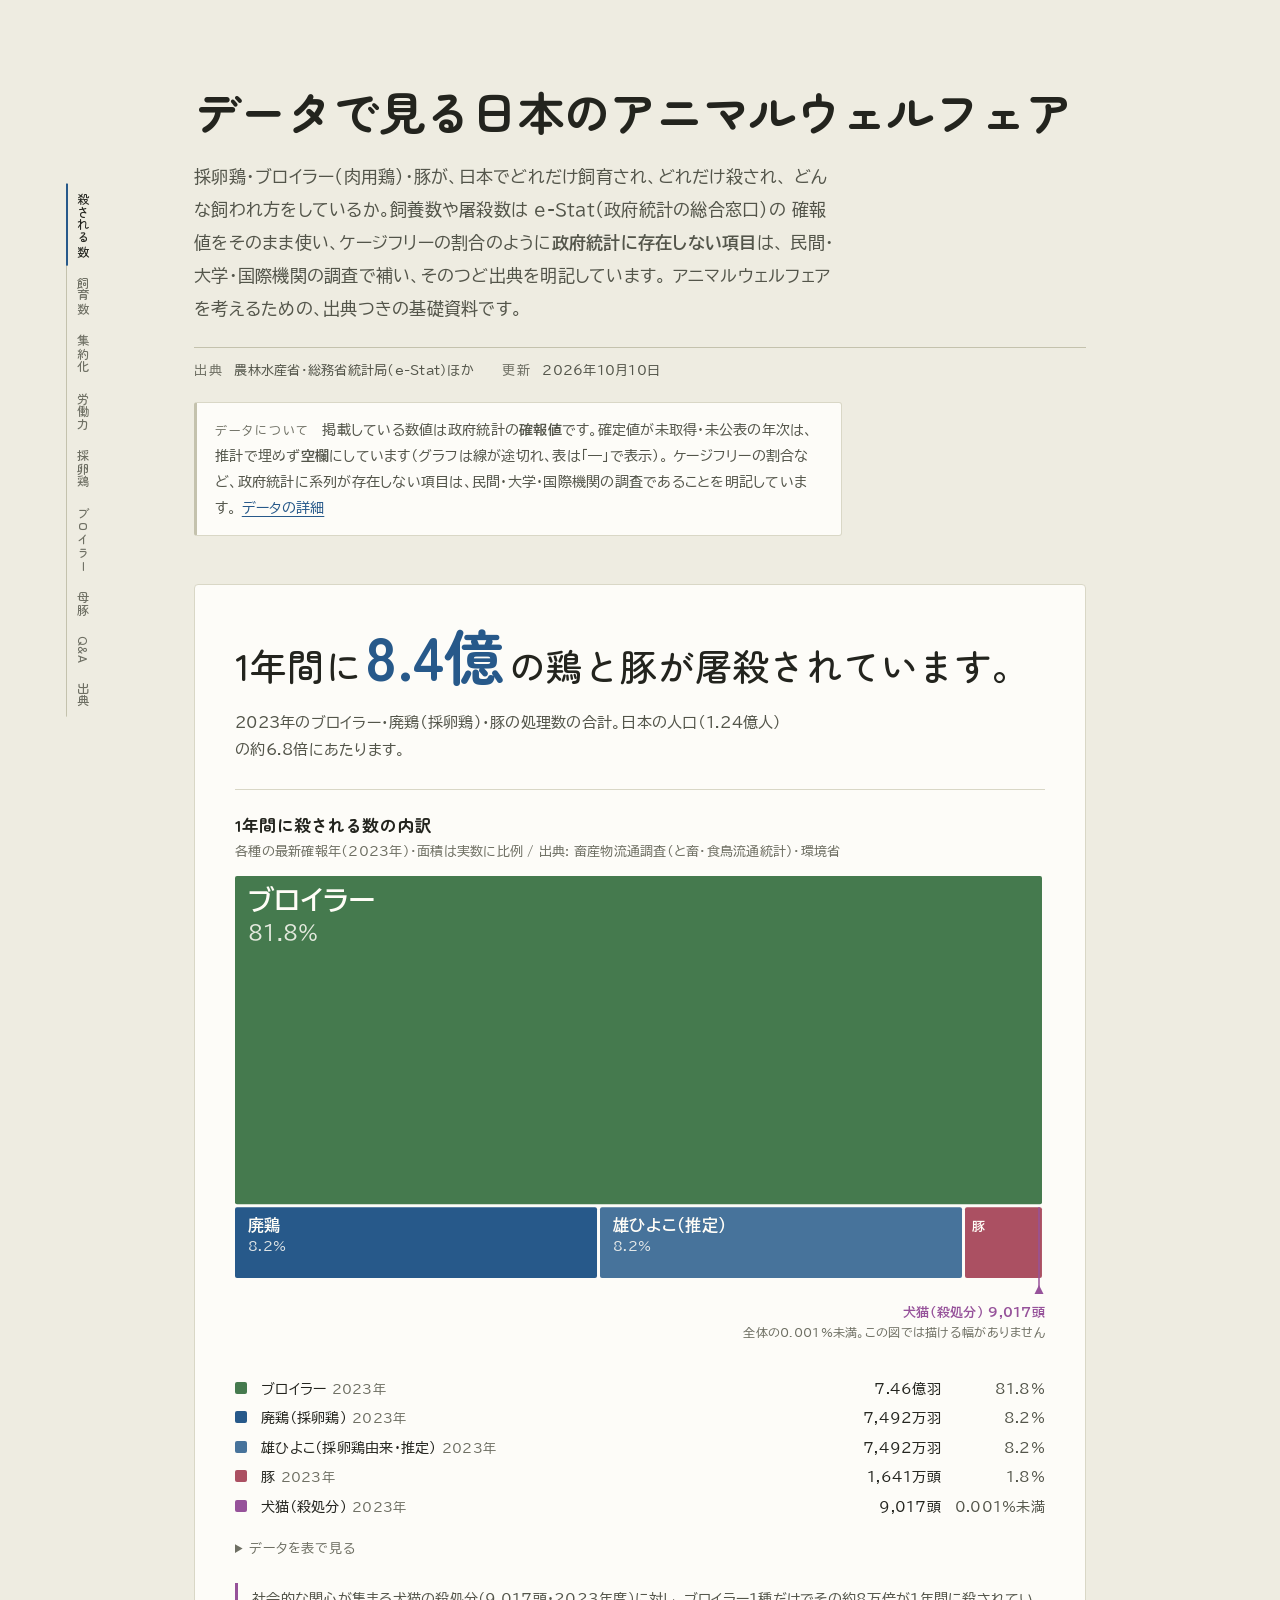
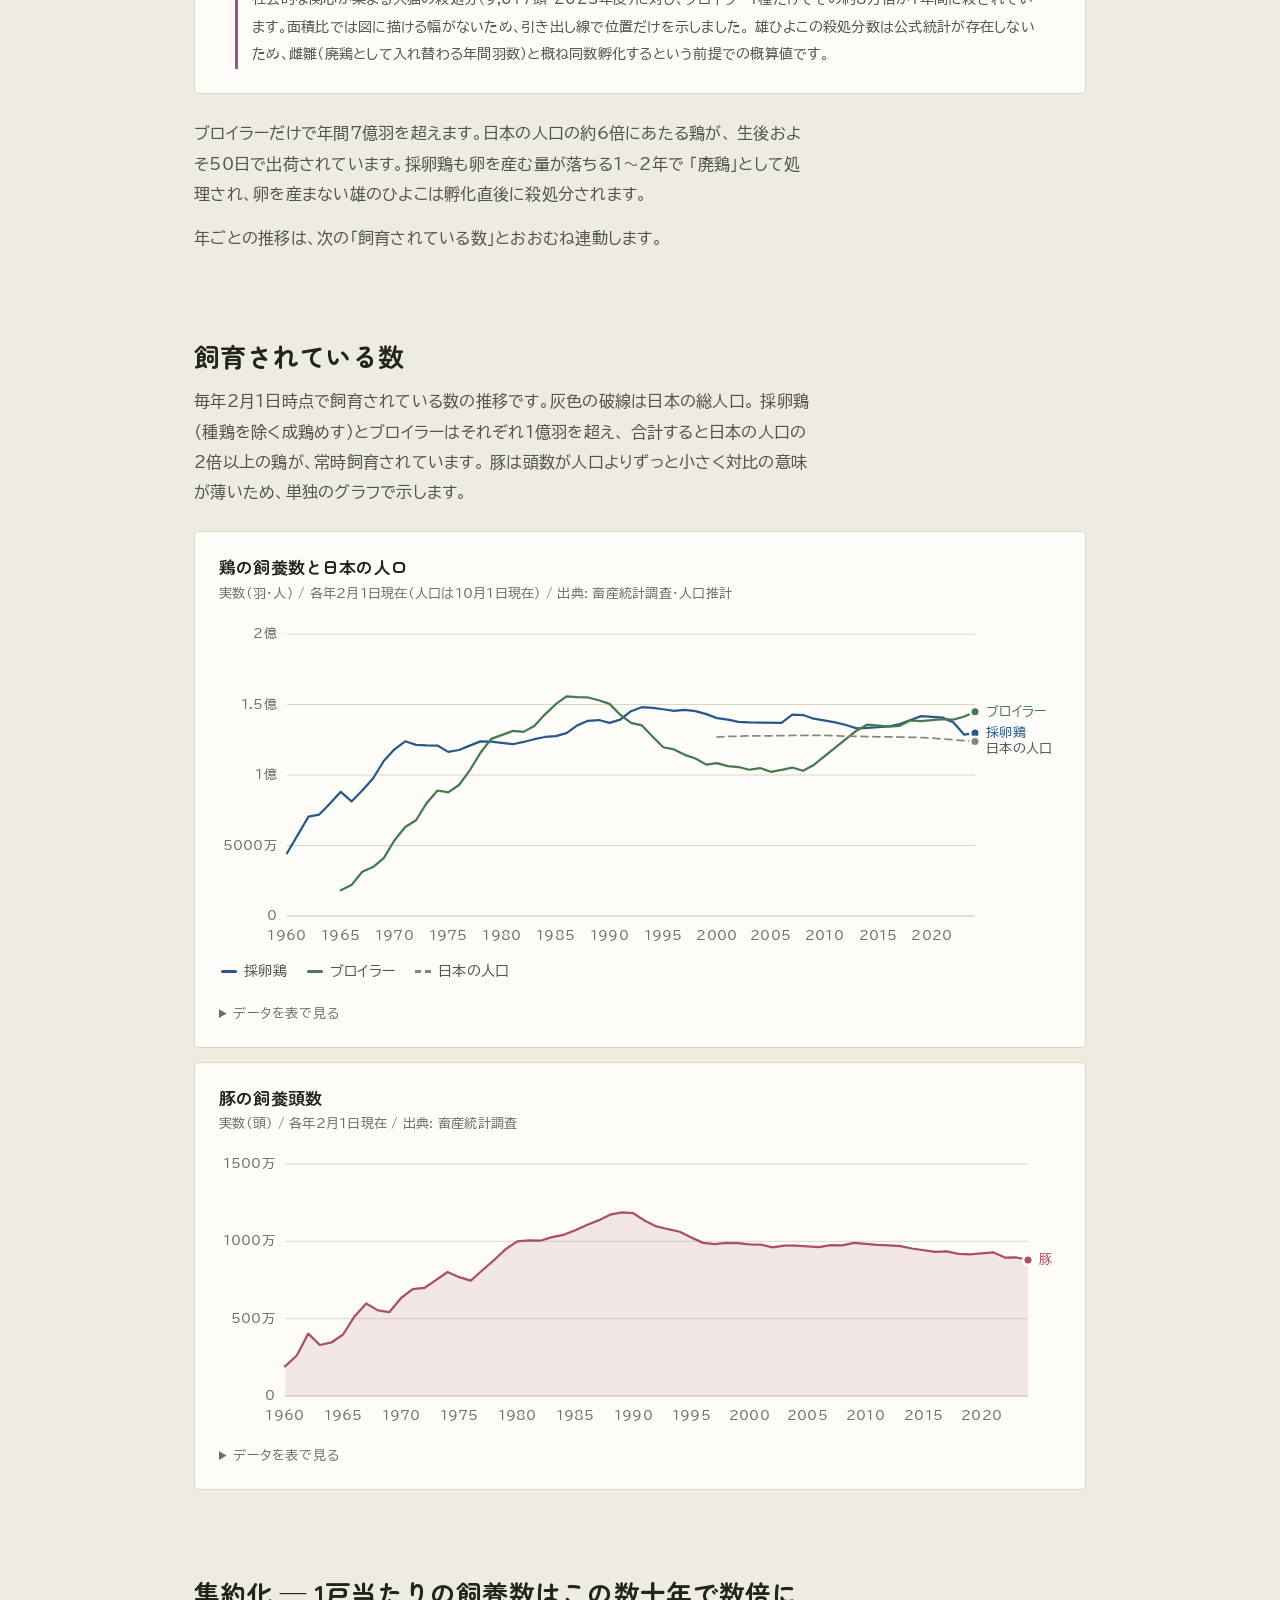
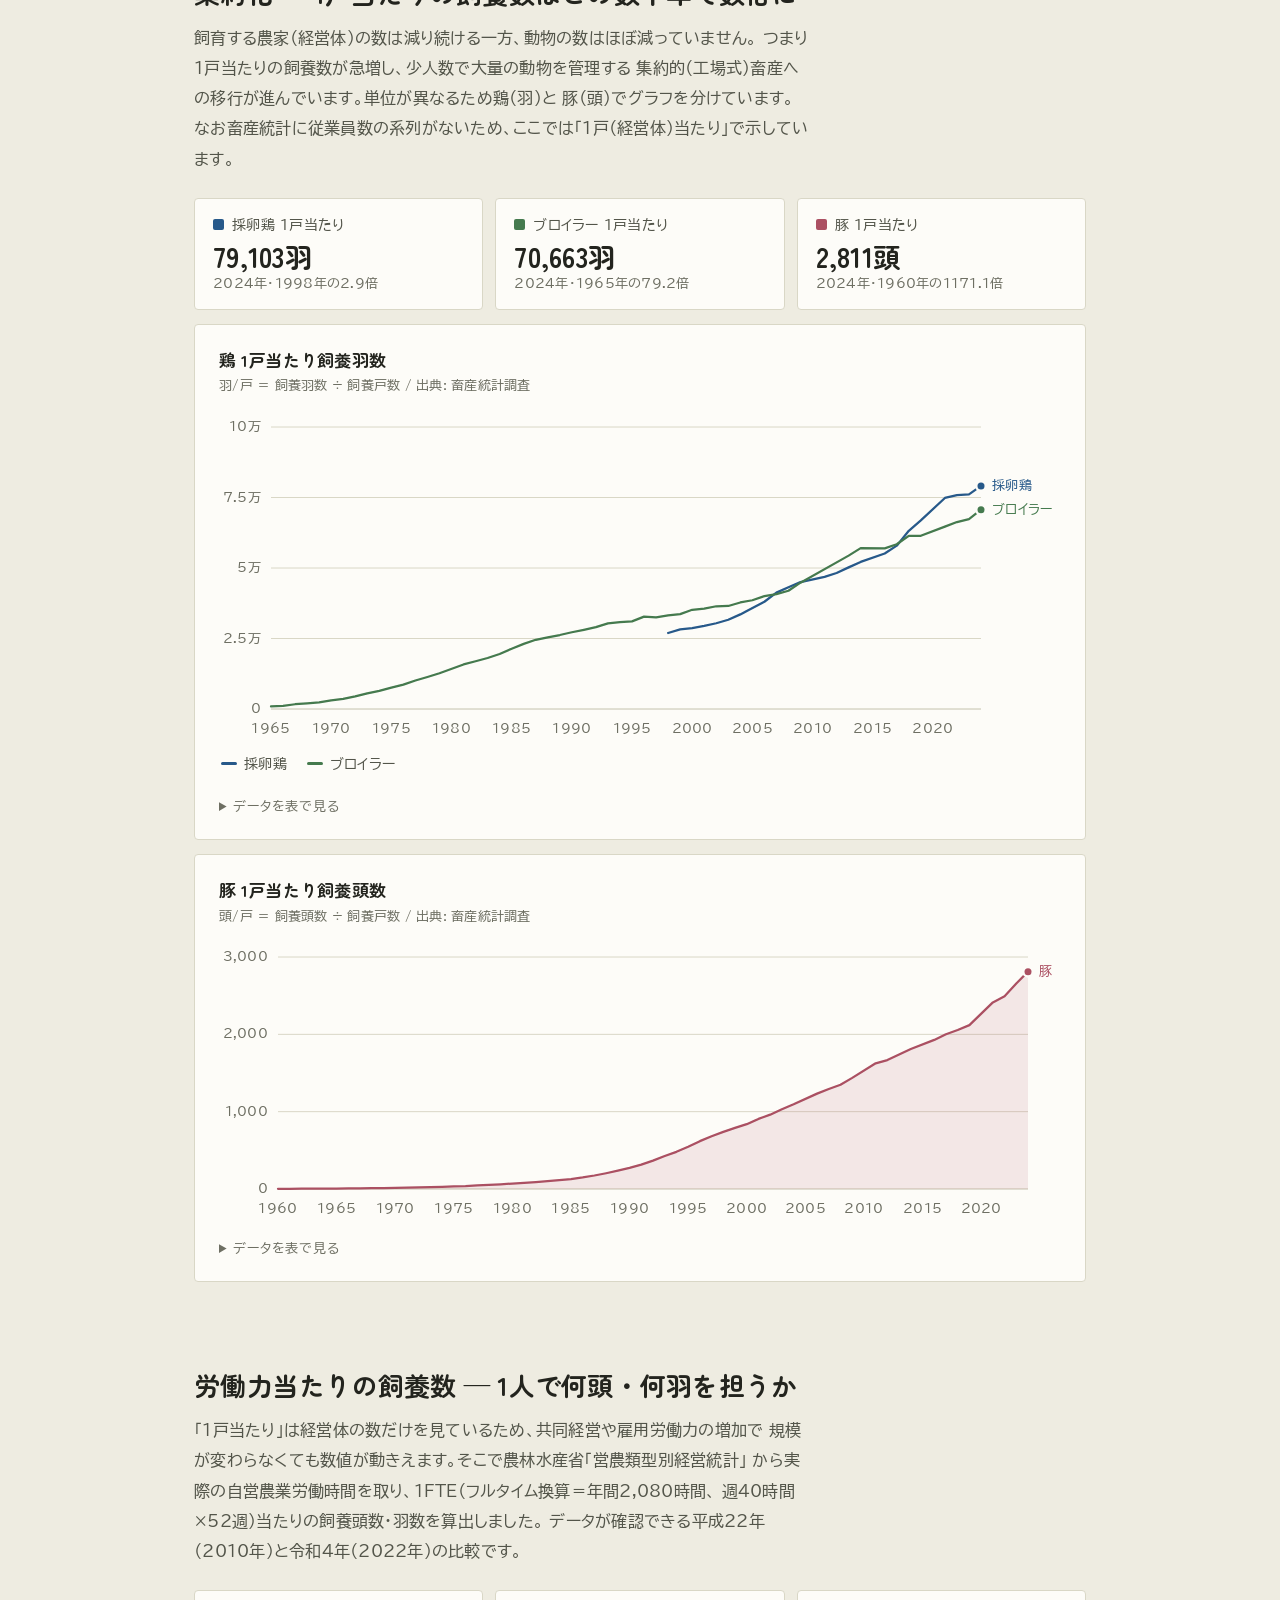
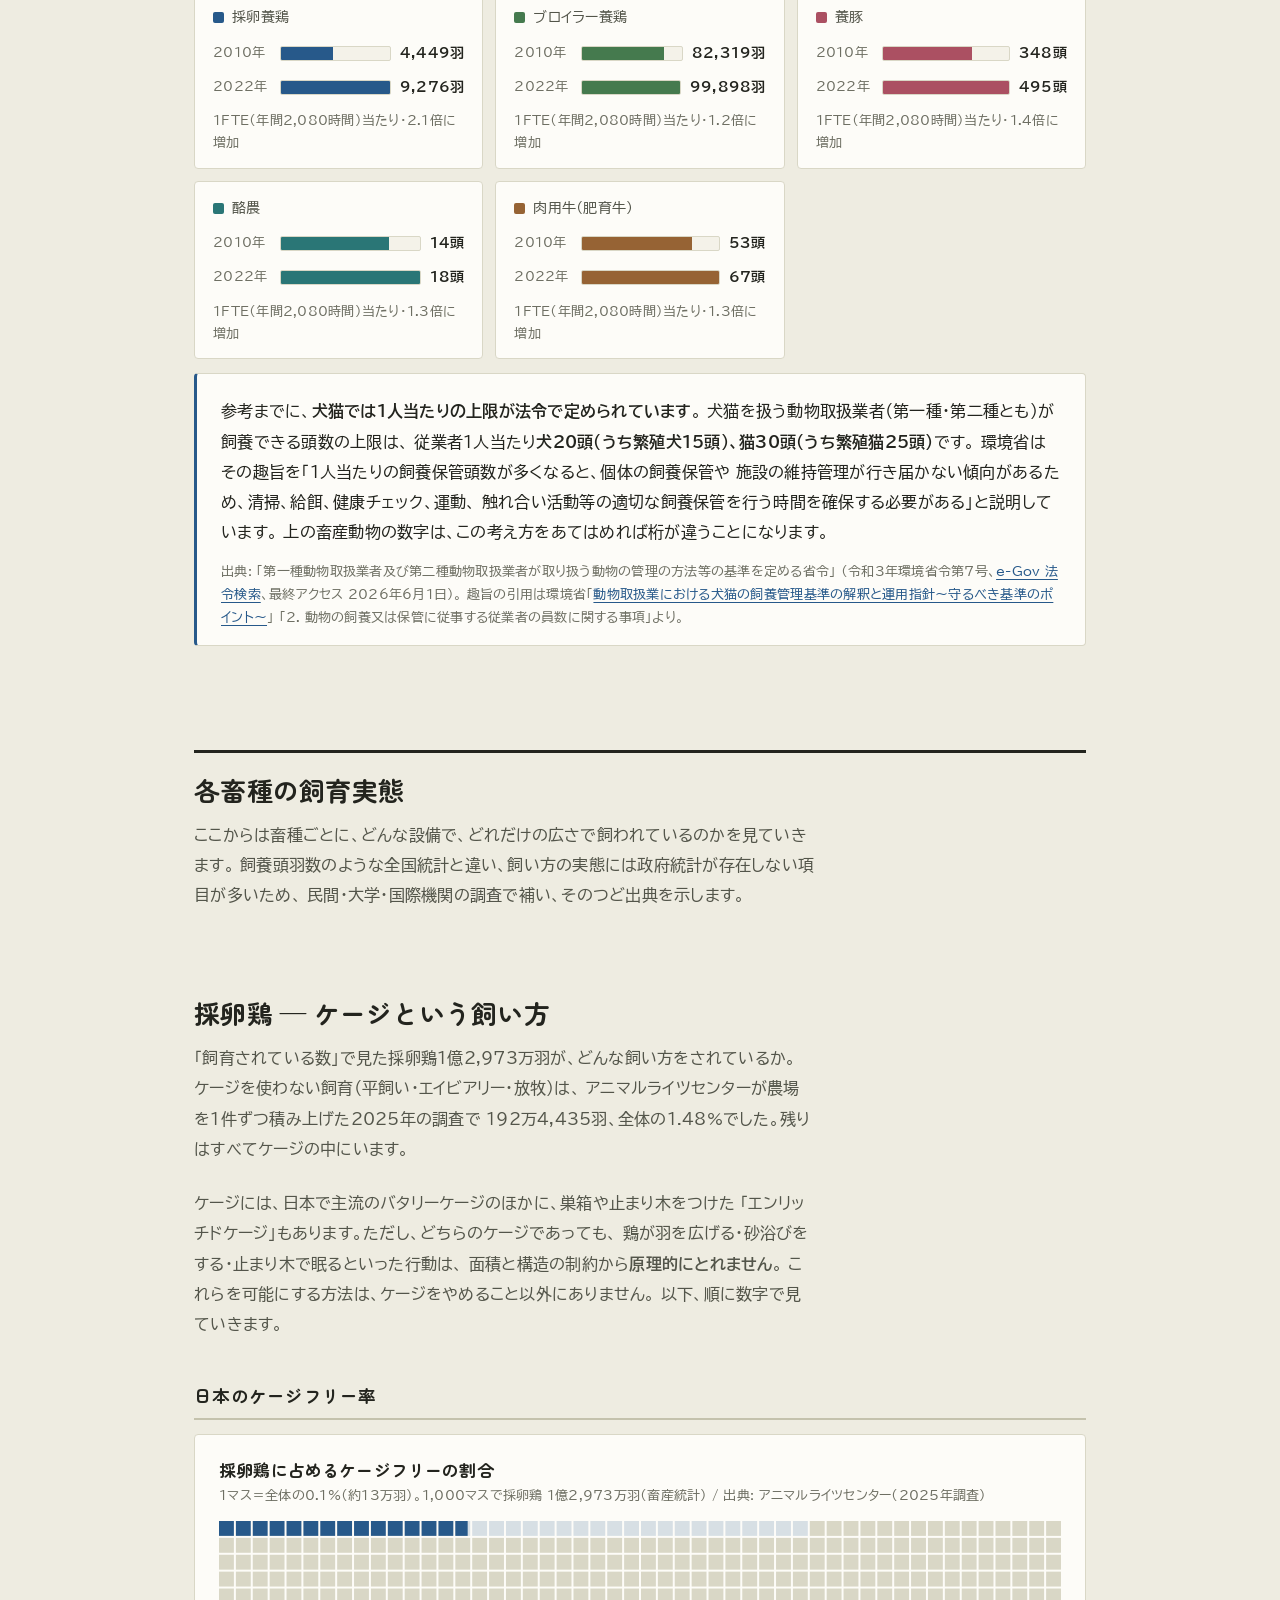
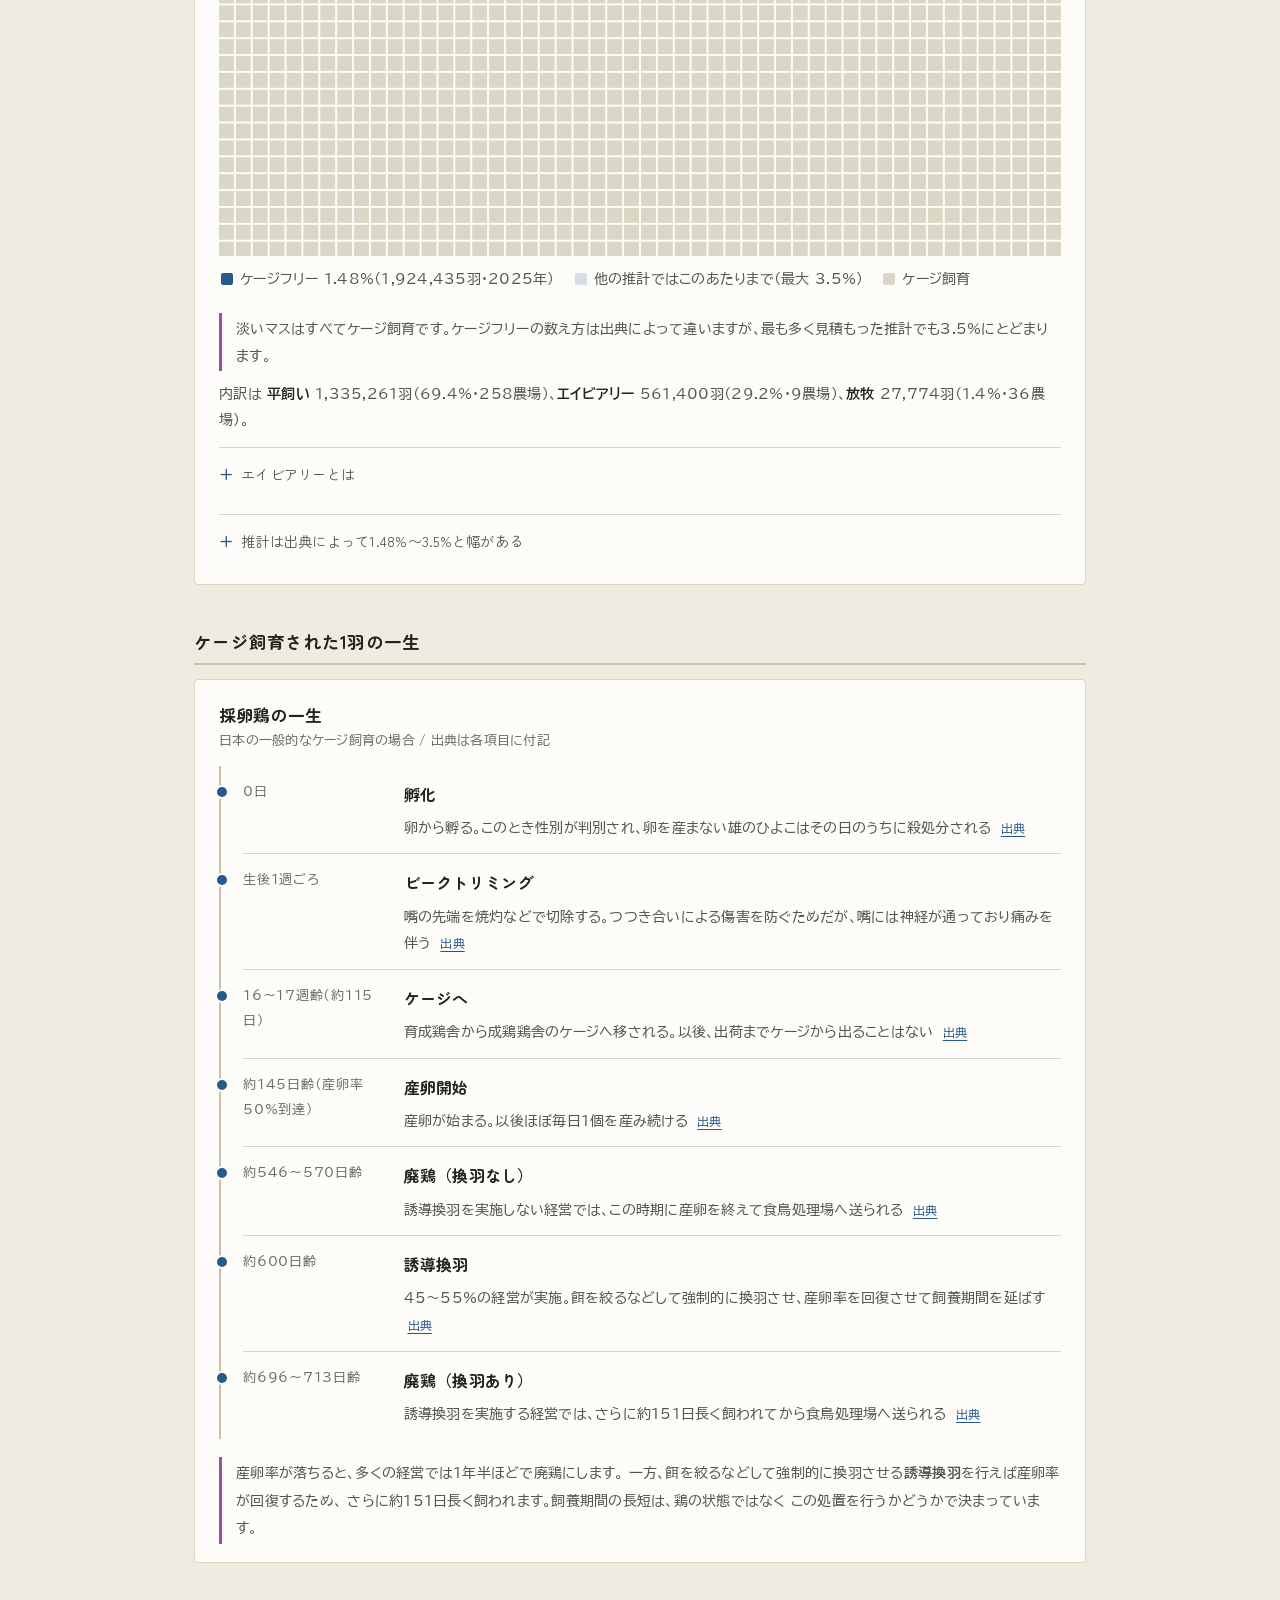
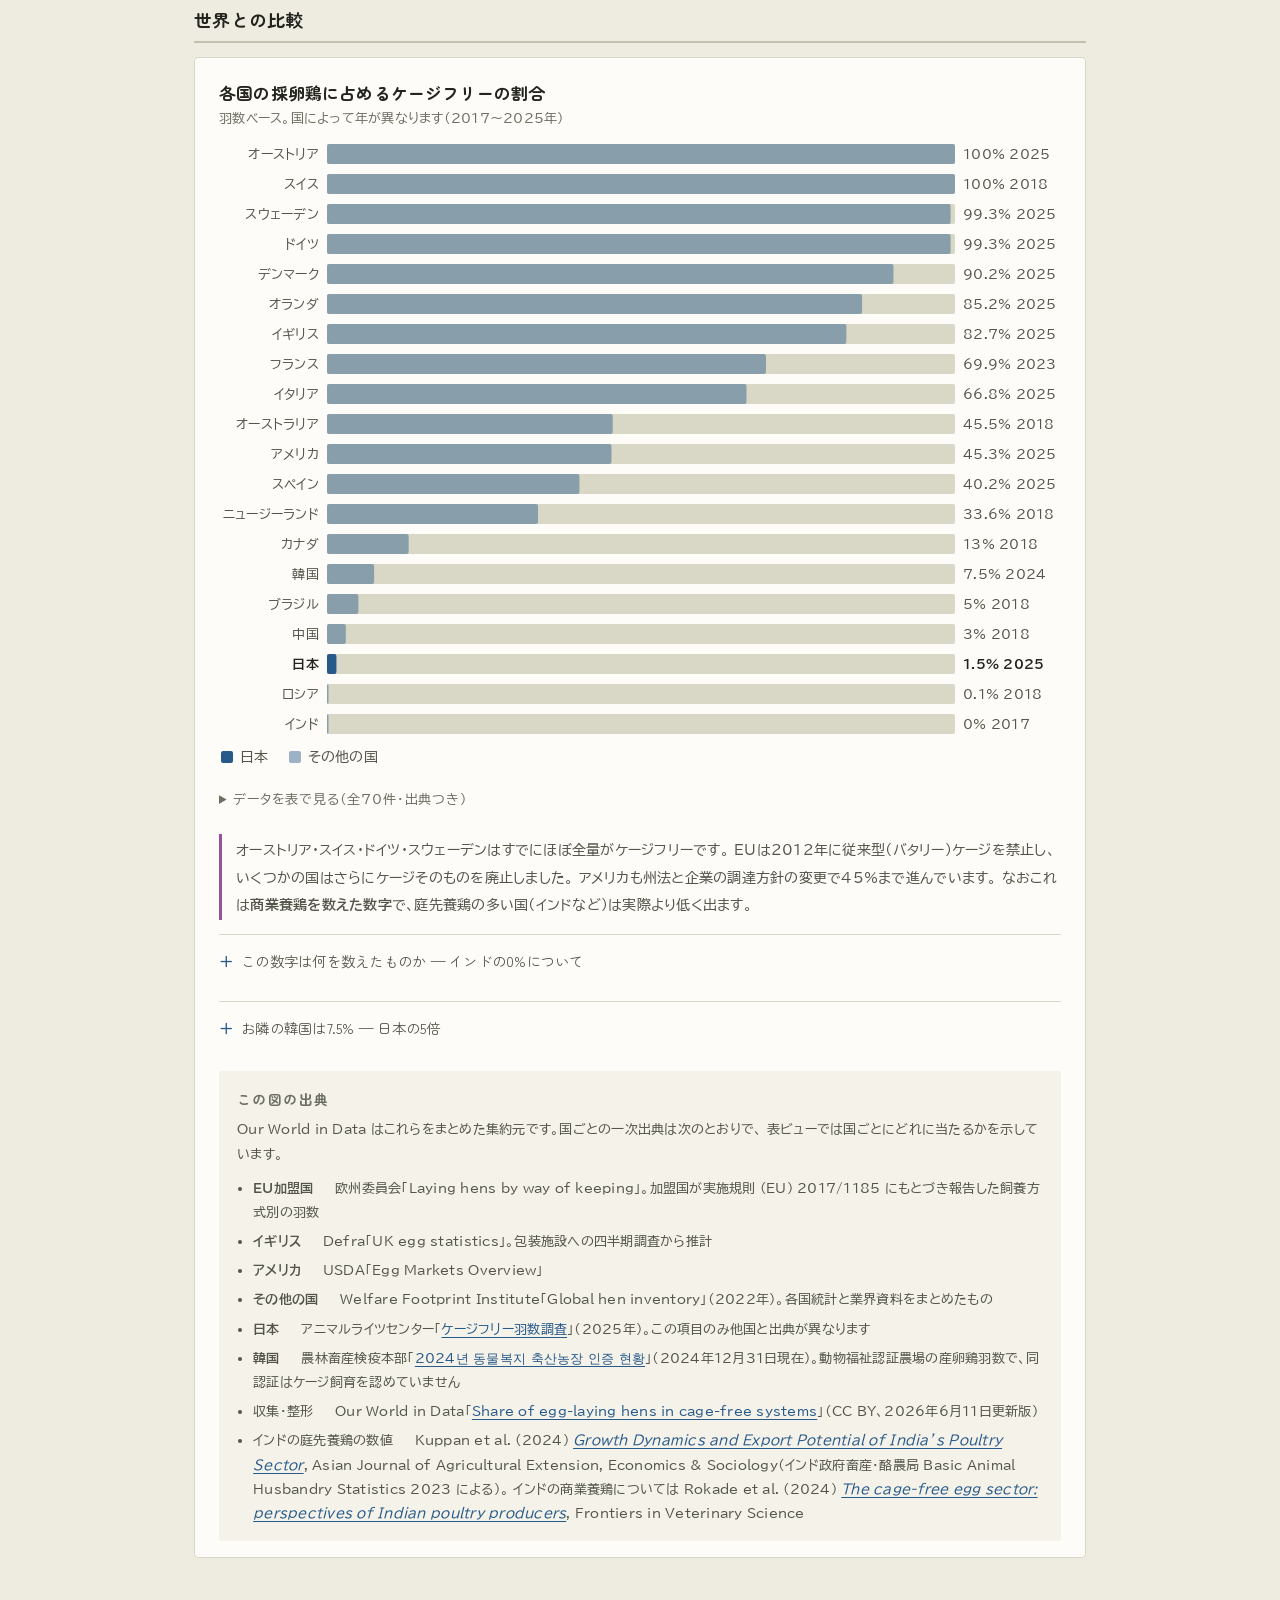
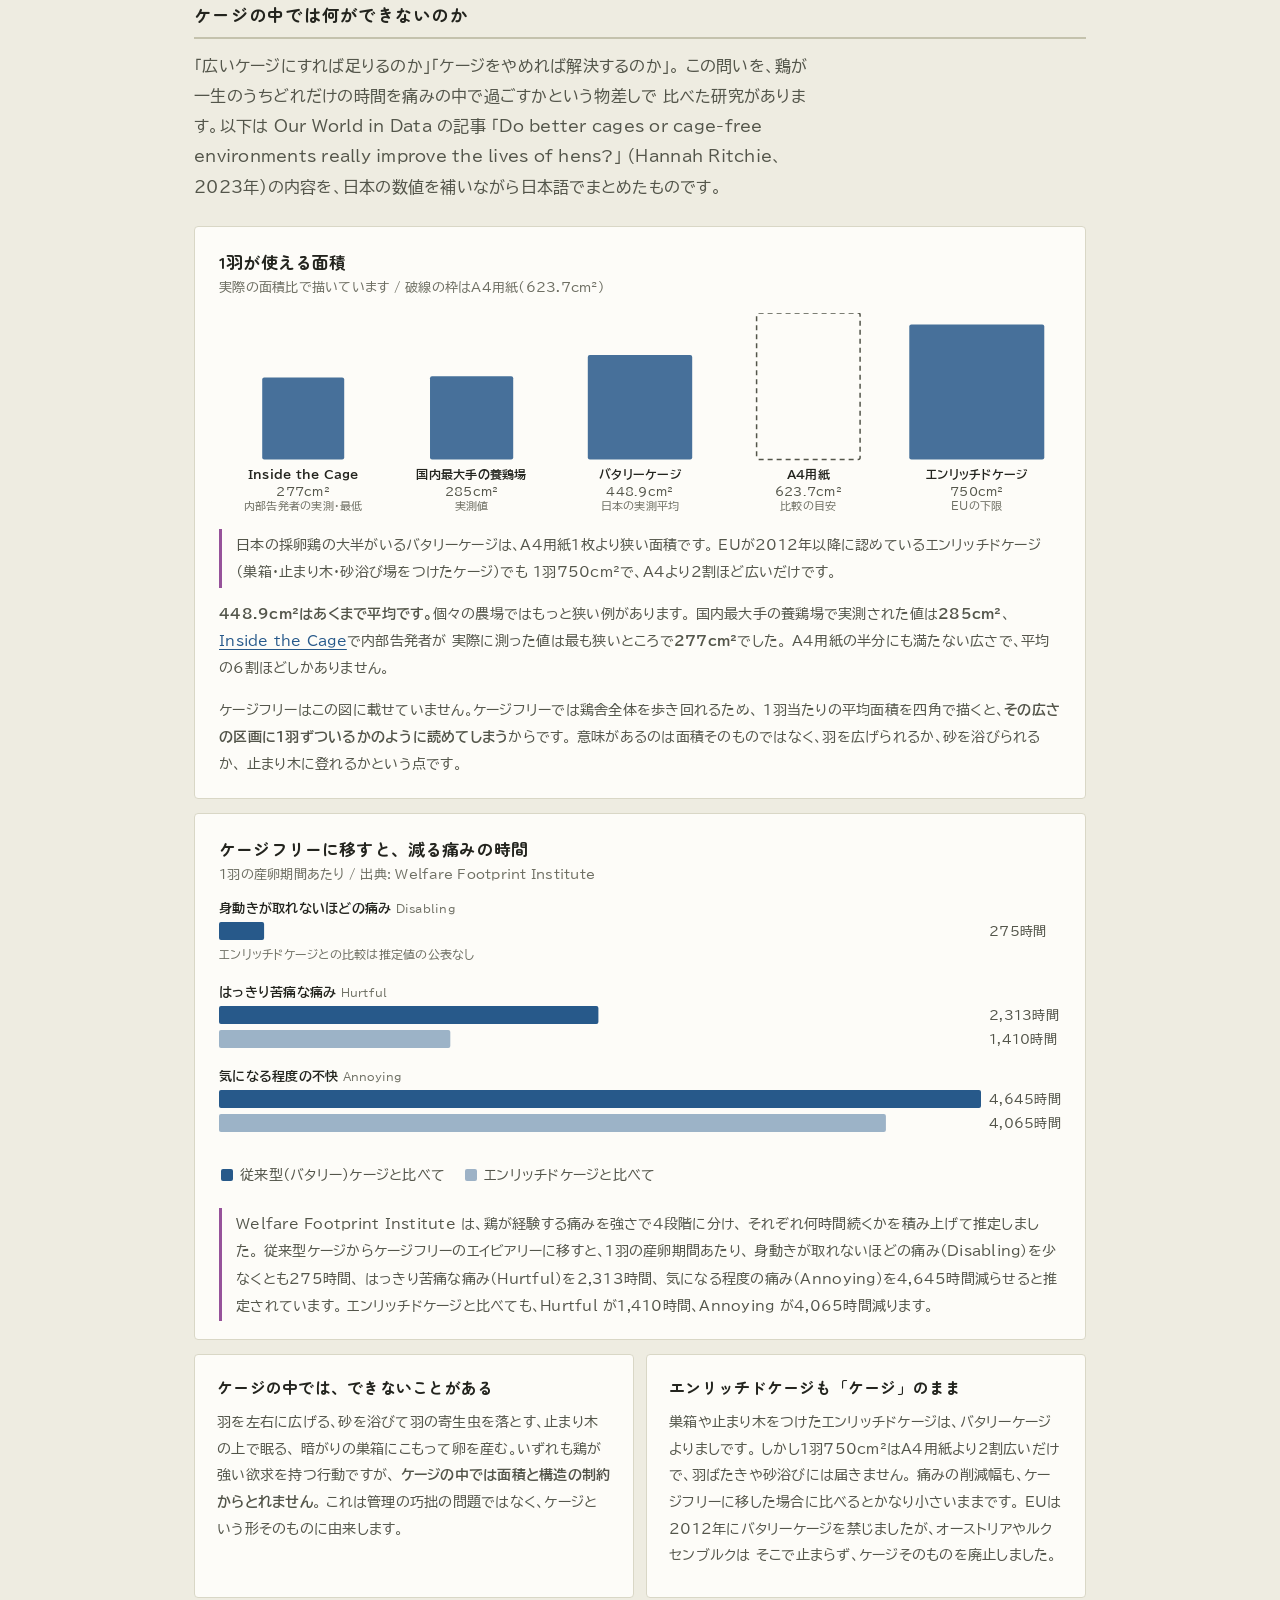
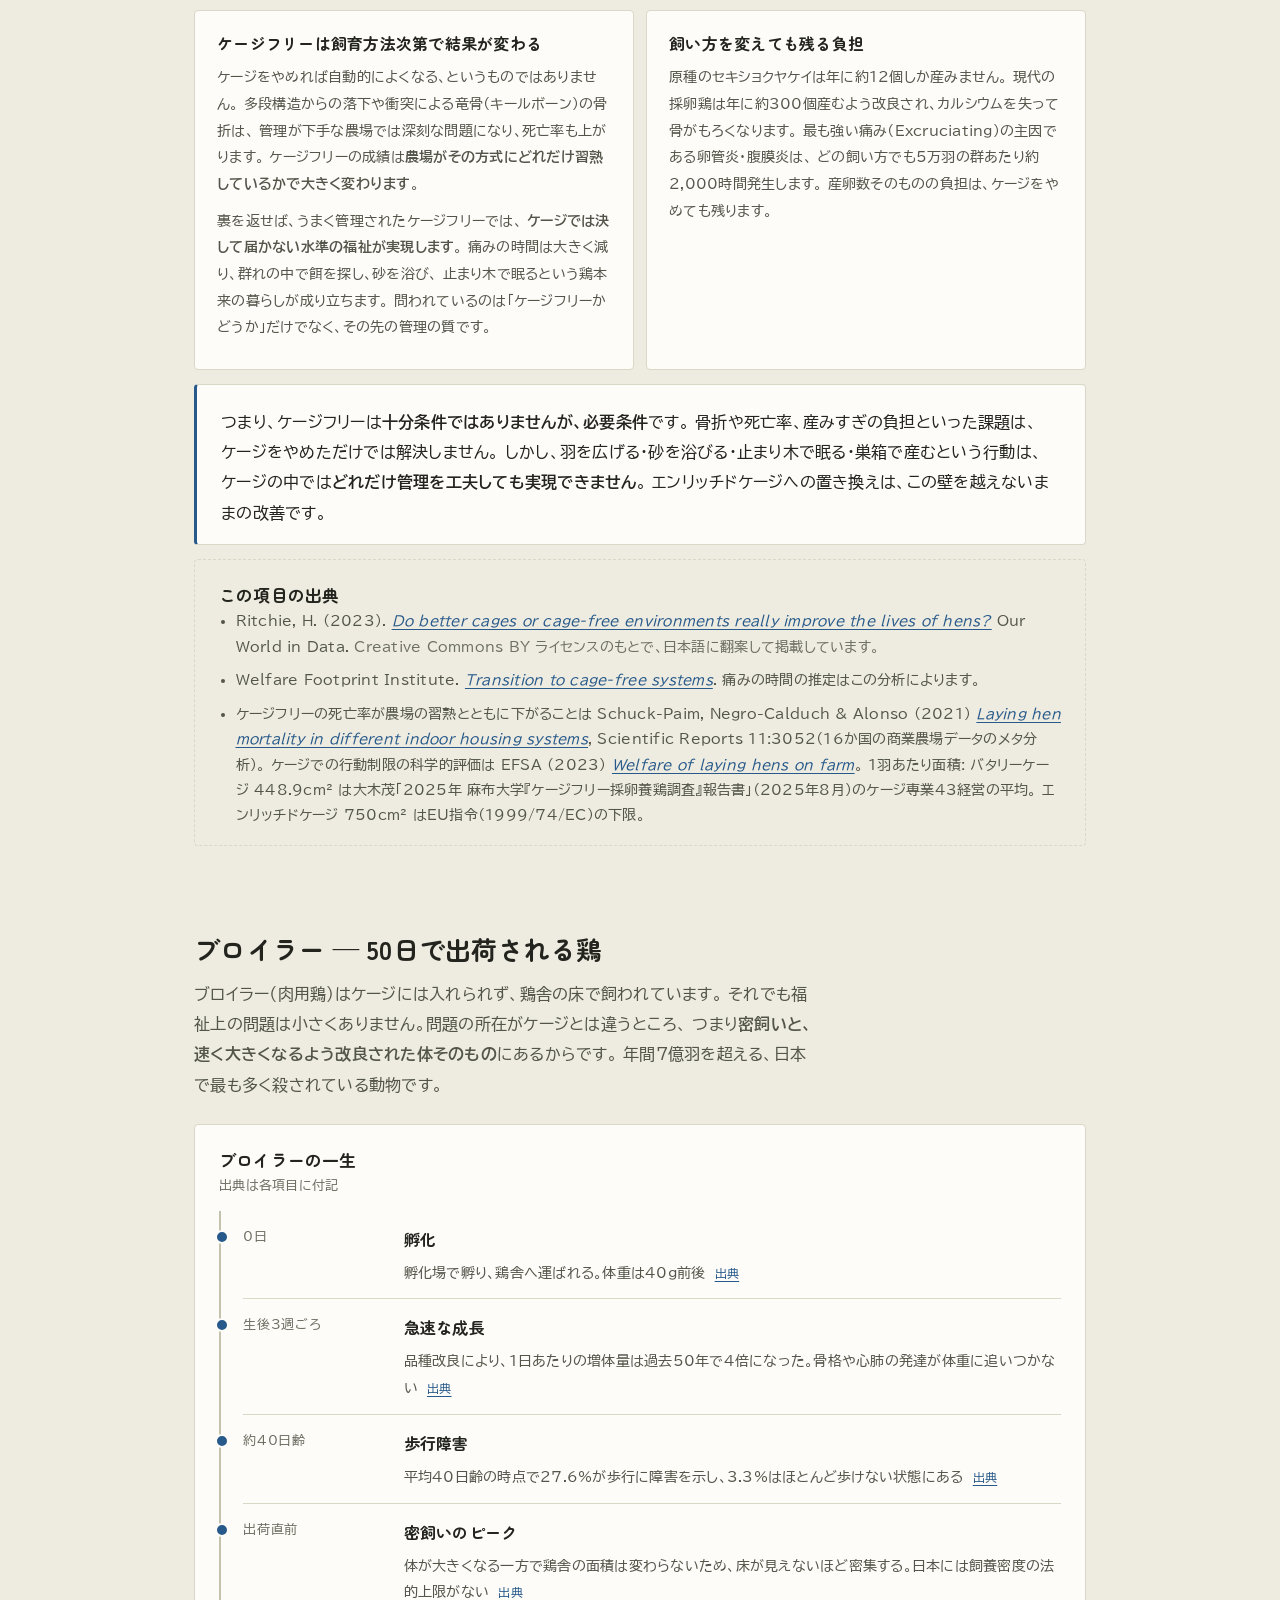
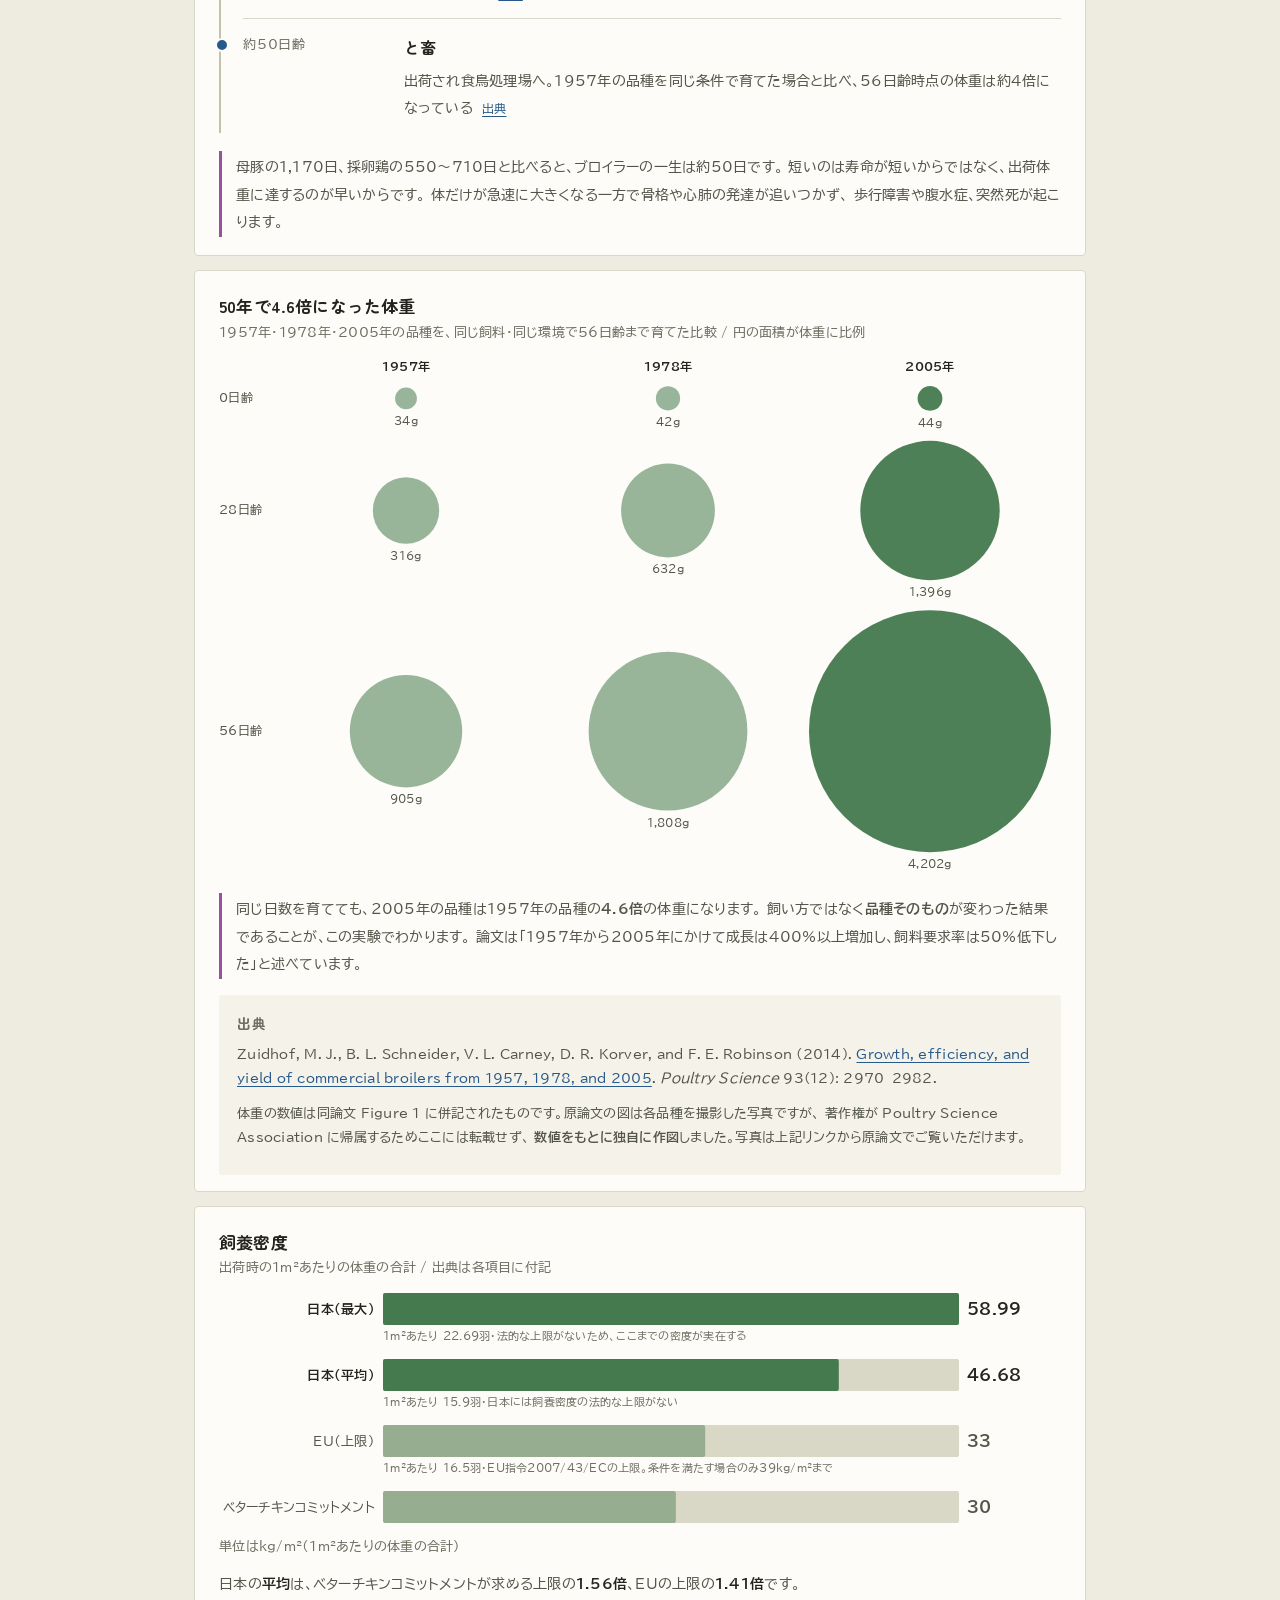
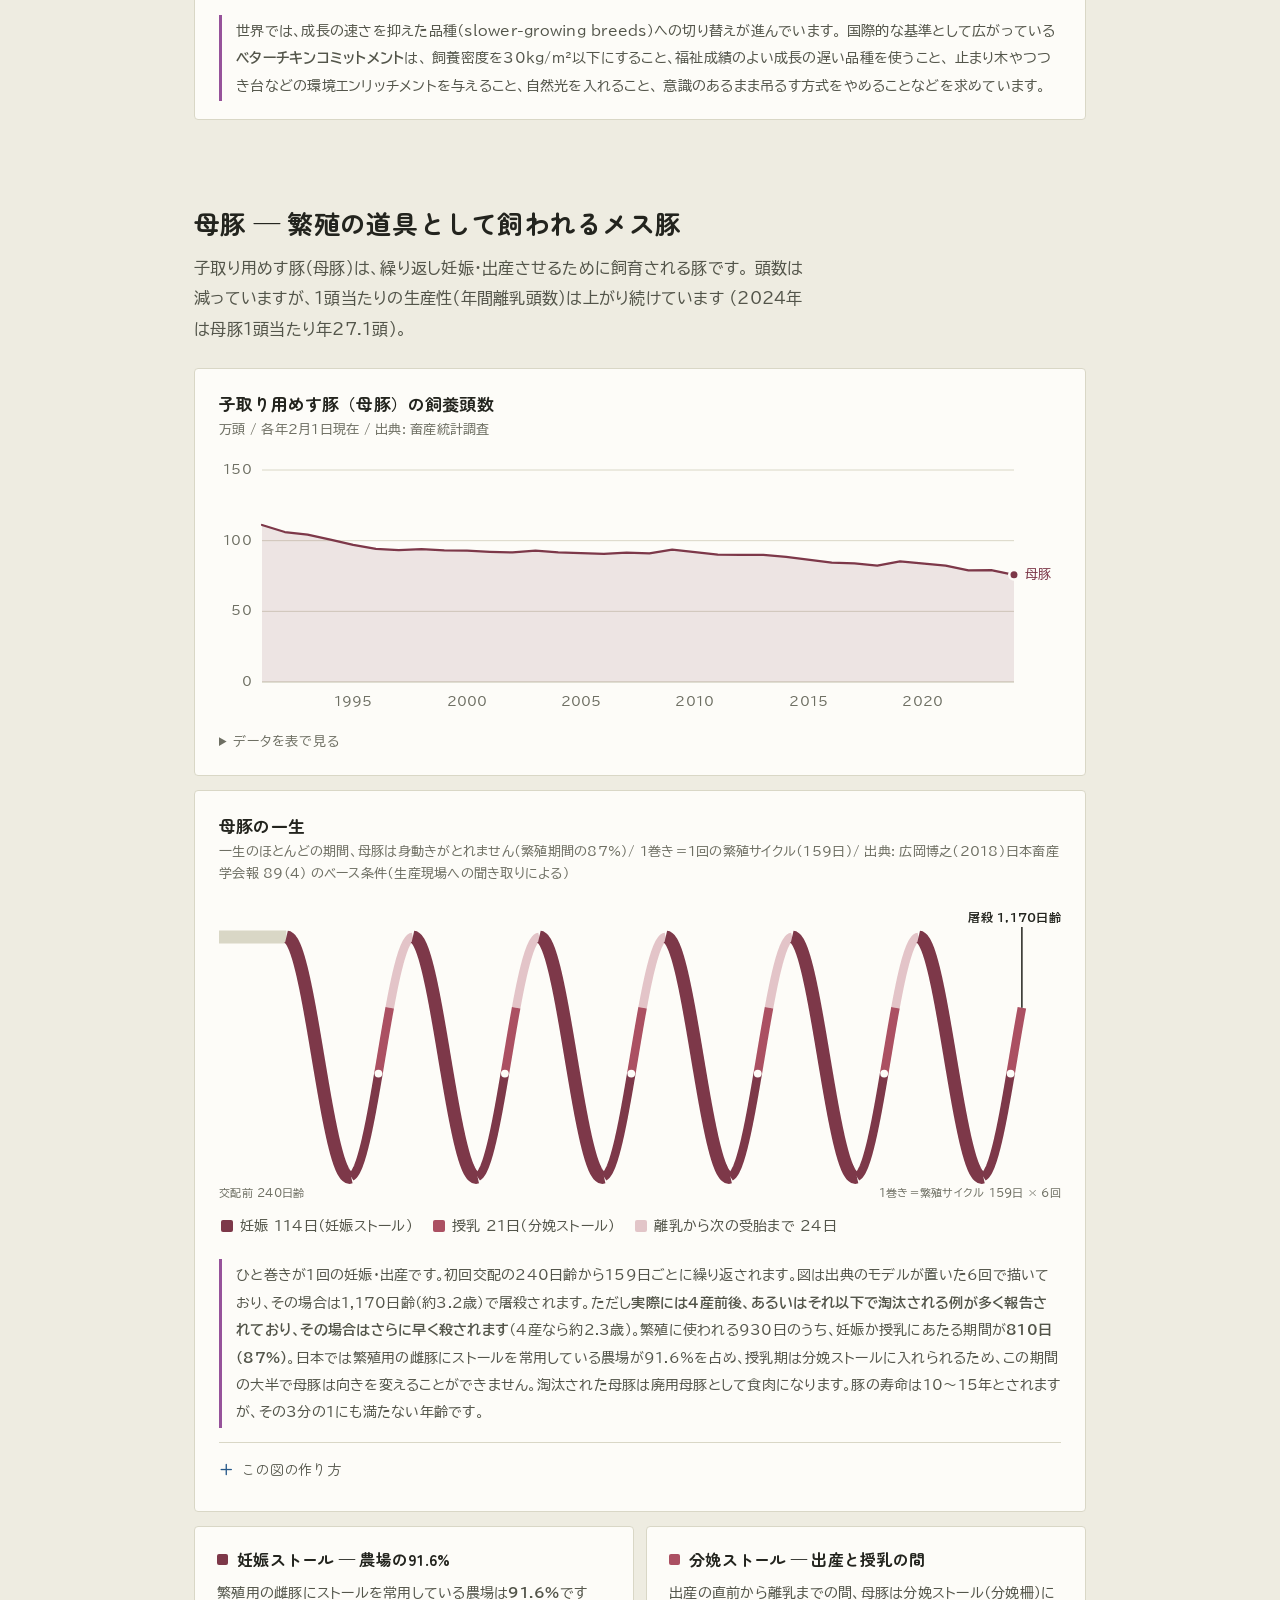
==== commit 547862a3: "飼養数を公表値に合わせ、出典で確かめられなかった主張を直す 台帳の出典を一次資料に差し替えて突き合わせたところ、手入力の飼養数に 公表値との食い違いがあった。e-Stat の累年統計表（令和５年畜産統" ====
--- a/docs/index.html
+++ b/docs/index.html
@@ -283,9 +283,9 @@
           それでも日本のケージフリー率（アニマルライツセンターの調査で1.48%）の5倍にあたります。
         </p>
         <p>
-          韓国では2019年8月から、卵の殻に飼育環境を示す番号を印字する制度が始まっています。
+          韓国では2018年8月から、卵の殻に飼育環境を示す番号を印字する制度が始まっています。
           1が放し飼い、2が平飼い、3が改良ケージ、4が従来型ケージで、
-          1と2が動物福祉認証の対象です。消費者が買う前に飼い方を確認できる仕組みで、
+          動物福祉認証を取れるのは1と2の飼い方に限られます。消費者が買う前に飼い方を確認できる仕組みで、
           日本にはこれに当たる表示制度がありません。
         </p>
       </details>
@@ -303,11 +303,14 @@
           <li><strong>アメリカ</strong> — USDA「Egg Markets Overview」</li>
           <li><strong>その他の国</strong> — Welfare Footprint Institute「Global hen inventory」（2022年）。各国統計と業界資料をまとめたもの</li>
           <li><strong>日本</strong> — アニマルライツセンター「<a href="https://arcj.org/issues/farm-animals/layer-chicken/cagefreesurvey2025/">ケージフリー羽数調査</a>」（2025年）。この項目のみ他国と出典が異なります</li>
-          <li><strong>韓国</strong> — 農林畜産検疫本部「<a href="https://www.qia.go.kr/viewwebQiaCom.do?id=66055&amp;type=7_depart">2024년 동물복지 축산농장 인증 현황</a>」（2024年12月31日現在）。動物福祉認証農場の産卵鶏羽数で、同認証はケージ飼育を認めていません</li>
+          <li><strong>韓国</strong> — 農林畜産検疫本部「<a href="https://www.apqa.go.kr/viewwebQiaCom.do?id=66055&amp;type=7_depart">2024년 동물복지 축산농장 인증 현황</a>」（2024年12月31日現在）。動物福祉認証農場の産卵鶏羽数で、同認証はケージ飼育を認めていません</li>
           <li>収集・整形 — Our World in Data「<a href="https://ourworldindata.org/grapher/eggs-cage-free">Share of egg-laying hens in cage-free systems</a>」（CC BY、2026年6月11日更新版）</li>
-          <li>インドの庭先養鶏の数値 — Rokade et al. (2024)
+          <li>インドの庭先養鶏の数値 — Kuppan et al. (2024)
+            <a href="https://ageconsearch.umn.edu/record/368028/files/Kuppan4262024AJAEES119459.pdf#page=2"><em>Growth Dynamics and Export Potential of India’s Poultry Sector</em></a>,
+            Asian Journal of Agricultural Extension, Economics &amp; Sociology（インド政府畜産・酪農局 Basic Animal Husbandry Statistics 2023 による）。
+            インドの商業養鶏については Rokade et al. (2024)
             <a href="https://www.frontiersin.org/journals/veterinary-science/articles/10.3389/fvets.2024.1442580/full"><em>The cage-free egg sector: perspectives of Indian poultry producers</em></a>,
-            Frontiers in Veterinary Science（インド政府畜産・酪農省の統計による）</li>
+            Frontiers in Veterinary Science</li>
         </ul>
       </div>
     </div>
@@ -508,8 +511,14 @@
           痛みの時間の推定はこの分析によります。
         </li>
         <li>
+          ケージフリーの死亡率が農場の習熟とともに下がることは
+          Schuck-Paim, Negro-Calduch &amp; Alonso (2021)
+          <a href="https://doi.org/10.1038/s41598-021-81868-3"><em>Laying hen mortality in different indoor housing systems</em></a>,
+          Scientific Reports 11:3052（16か国の商業農場データのメタ分析）。
+          ケージでの行動制限の科学的評価は EFSA (2023)
+          <a href="https://doi.org/10.2903/j.efsa.2023.7789"><em>Welfare of laying hens on farm</em></a>。
           1羽あたり面積: バタリーケージ 448.9cm² は大木茂「2025年 麻布大学『ケージフリー採卵養鶏調査』報告書」（2025年8月）のケージ専業43経営の平均。
-          エンリッチドケージ 750cm² と ケージフリー 1m²あたり9羽 はEU指令（1999/74/EC）の下限。
+          エンリッチドケージ 750cm² はEU指令（1999/74/EC）の下限。
         </li>
       </ul>
     </div>
@@ -578,7 +587,8 @@
     <h2>母豚 — 繁殖の道具として飼われるメス豚</h2>
     <p class="desc">
       子取り用めす豚（母豚）は、繰り返し妊娠・出産させるために飼育される豚です。
-      頭数は減っていますが、1頭当たりの生産性（年間離乳頭数）は上がり続けています。
+      頭数は減っていますが、1頭当たりの生産性（年間離乳頭数）は上がり続けています
+      （2024年は母豚1頭当たり年27.1頭）。
     </p>
     <div class="sheet">
       <h3>子取り用めす豚（母豚）の飼養頭数</h3>
@@ -597,7 +607,7 @@
         <p>
           <strong>繁殖回数の6回は、出典のモデルが置いた条件です。</strong>
           実際に何産で淘汰されるかは農場によって幅があり、
-          近年は<strong>4産前後、あるいはそれ以下</strong>で淘汰される例が多いとされます。
+          最近は<strong>4産前後、あるいはそれ以下</strong>で淘汰される例も報告されています。
           産次が少ないほど屠殺される日齢は早くなり、4産なら約2.3歳、3産なら約1.9歳です。
           国内の平均産次を集計した公的統計は見当たらないため、
           図は出典のベース条件のまま描いています。1巻きあたりの妊娠・授乳の比率は
@@ -630,7 +640,8 @@
         <p>繁殖用の雌豚にストールを常用している農場は<strong>91.6%</strong>です（2018年調査）。
         母豚は方向転換もできない幅約60cmの檻に入れられます。
         EUでは、交配から4週間後〜出産予定の1週間前は群れで飼うことが義務づけられ、この間の妊娠ストール使用が禁止されています。</p>
-        <p class="fact-src">日本養豚協会「平成30年度 養豚農業実態調査報告書」表80 / EU指令 2008/120/EC</p>
+        <p class="fact-src">日本養豚協会「平成30年度 養豚農業実態調査報告書」表80 / EU指令 2008/120/EC /
+        寸法は畜産技術協会「豚の飼養管理指針」第3版（60cm×180cm以上を確保）</p>
       </div>
       <div class="fact">
         <h3><span class="key" style="background:var(--pigs)"></span>分娩ストール — 出産と授乳の間</h3>
@@ -662,9 +673,16 @@
         <p>
           国内の卵は農場からGPセンター（Grading and Packing Center＝洗卵選別包装施設）へ運ばれ、
           洗浄・次亜塩素酸ナトリウムなどによる消毒・乾燥・検卵・格付・包装という工程を通ります。
-          あわせて、サルモネラ対策としての親鶏へのワクチン接種、
-          出荷後の温度管理、賞味期限表示（生食できる期間の表示）が組み合わされています。
+          あわせて出荷後の温度管理と、賞味期限表示（生食できる期間の表示）が組み合わされています。
           これらはすべて<strong>採卵後の工程</strong>であり、ケージかケージフリーかとは関係がありません。
+        </p>
+        <p>
+          農場側の対策としては、サルモネラ（SE・ST）の不活化ワクチンがあります。
+          ただし<strong>義務ではありません</strong>。農林水産省の手引きは
+          「サルモネラ不活化ワクチンの使用を検討しましょう」という書き方で、
+          「ワクチンだけで発生を完全に防ぐことはできません」とも述べています。
+          対象は種鶏と採卵鶏で、これも<strong>鶏に対する対策であって、
+          ケージかケージフリーかで変わるものではありません</strong>。
         </p>
         <p>
           産卵場所についても、ケージフリーが不衛生になるとは限りません。
@@ -674,19 +692,27 @@
           巣箱の配置や照明、若鶏のうちの慣らし方で管理されます。
         </p>
         <p>
-          そもそも、生食用の殻付き卵に課される衛生基準は<strong>卵に対するもの</strong>で、
-          鶏の飼い方は要件になっていません。国内で流通している平飼いや放牧の卵も、
-          ケージの卵と同じGPセンターの工程を通り、同じ基準を満たしたうえで
-          賞味期限（生で食べられる期間）を表示して売られています。
+          そもそも、生食用の殻付き卵について国が定めているのは
+          <strong>卵そのものの表示と取り扱い</strong>に関する要件です。
+          賞味期限（生で食べられる期間）、期限を過ぎたら加熱する旨、10℃以下での保存が望ましい旨の表示と、
+          採卵した施設をたどれる記録の作成。液卵にはサルモネラ陰性などの成分規格もありますが、
+          これも卵に対する基準です。<strong>いずれにも鶏の飼い方は出てきません。</strong>
+          国内で流通している平飼いや放牧の卵も、ケージの卵と同じGPセンターの工程を通り、
+          同じ基準を満たしたうえで賞味期限を表示して売られています。
           ケージフリーが増えたからといって、生卵が食べられなくなる筋道はありません。
         </p>
         <p class="qa-src">
           出典: 厚生省通知「食品衛生法施行規則及び食品、添加物等の規格基準の一部改正について」
-          （平成10年11月25日 生衛発第1674号）に定める鶏卵の表示基準。
-          生食用の殻付き卵について定められているのは、<strong>生食用である旨・賞味期限・
-          期限経過後は加熱殺菌を要する旨・10℃以下での保存が望ましい旨の表示</strong>、および
-          採卵を行った施設が特定できる記録の作成であり、いずれも卵とその取り扱いに関する要件です。
-          飼育方式に関する規定は置かれていません。
+          （平成10年11月25日 生衛発第1674号）、および食品、添加物等の規格基準
+          （昭和34年厚生省告示第370号）第一 食品 D 食鳥卵。
+          <strong>殻付き卵</strong>について定められているのは、生食用である旨・賞味期限・
+          期限経過後は加熱殺菌を要する旨・10℃以下での保存が望ましい旨の表示と、
+          選別包装した者が採卵施設を特定できる記録を作成すること（表示基準および運用上の注意）。
+          成分規格が置かれているのは<strong>液卵</strong>で、殺菌液卵はサルモネラ陰性／25g、
+          未殺菌液卵は一般生菌数10⁶／g以下、あわせて割卵・洗卵・8℃以下での保存などの
+          製造・保存基準が定められています。
+          <strong>いずれも卵とその取り扱いに関する要件で、飼育方式に関する規定は置かれていません。</strong>
+          サルモネラワクチンについては農林水産省「<a href="https://www.maff.go.jp/j/syouan/seisaku/risk_analysis/survei/pdf/egg_seisan.pdf">鶏卵の生産衛生管理ハンドブック — 採卵鶏農場・生産者編</a>」（平成24年6月）(14)。
           巣外卵の扱いについては大木茂「2025年 麻布大学『ケージフリー採卵養鶏調査』報告書」（2025年8月）が技術的課題として挙げています。
         </p>
       </div>
@@ -718,8 +744,11 @@
           欧米では多数の企業が達成期限を定めて表明しています。
         </p>
         <p class="qa-src">
-          出典: <a href="https://betterchickencommitment.com/">Better Chicken Commitment</a>（Open Wing Alliance）、
-          飼養実態は畜産技術協会「ブロイラーの飼養実態アンケート調査」等。
+          出典: <a href="https://betterchickencommitment.com/">Better Chicken Commitment</a>（Open Wing Alliance）、企業の表明は <a href="https://chickenwatch.org/">Chicken Watch</a>。
+          飼養密度の実態は畜産技術協会の飼養実態調査（アニマルライツセンター集計）。
+          法的な上限がないことは農林水産省「<a href="https://www.maff.go.jp/j/chikusan/sinko/attach/pdf/animal_welfare-131.pdf">ブロイラーの飼養管理に関する技術的な指針</a>」（令和5年）が
+          飼養空間について「適切な水準について一律に言及することは難しい」とし数値を置いていないこと、指針案の「45〜50羽／坪程度が目安」も意見募集を経て削除されたことによります（同指針は通知であり法令ではありません）。
+          急速な成長と腹水症・突然死・骨格異常の関係は Julian, R.J. (1998) <a href="https://doi.org/10.1093/ps/77.12.1773"><em>Rapid growth problems: ascites and skeletal deformities in broilers</em></a>, Poultry Science 77:1773–1780。
         </p>
       </div>
     </details>
@@ -757,6 +786,12 @@
           上の「母豚の一生」の図では、妊娠期間（1回あたり114日）と授乳期間（同21日）を
           それぞれ別の色で示しています。この2つを合わせた期間が、
           母豚が繁殖に使われる期間の大半を占めます。
+        </p>
+        <p class="qa-src">
+          出典: 単飼・群飼それぞれの特徴と分娩ストールの目的は畜産技術協会「<a href="https://jlta.jp/test/wp-content/uploads/2023/12/R2_pig_awguideline_the5edition_20230725.pdf">アニマルウェルフェアの考え方に対応した豚の飼養管理指針</a>」第5版（令和2年3月）。
+          ストールの寸法は同指針<a href="https://web.archive.org/web/2021id_/http://jlta.lin.gr.jp/report/animalwelfare/H29/awguideline_the4edition/pig_awguideline_the3edition.pdf">第3版</a>（平成30年3月）が「60cm（幅）×180cm（奥行き）以上」としていたもので、現行版は数値を示していません。
+          巣作り行動とその阻害については EFSA (2022) <a href="https://doi.org/10.2903/j.efsa.2022.7421"><em>Welfare of pigs on farm</em></a>。
+          ストール使用率は日本養豚協会「平成30年度 養豚農業実態調査報告書」表80。
         </p>
       </div>
     </details>
@@ -783,8 +818,11 @@
       <li>母豚の繁殖サイクル: 広岡博之「ブタの繁殖肥育一貫生産に関するシミュレーションモデルの開発」日本畜産学会報 89(4): 415-421, 2018。</li>
       <li>妊娠ストールの使用率: 日本養豚協会「<a href="https://jppa.biz/zius/wp-content/uploads/2019/10/20190520.pdf">平成30年度 養豚農業実態調査報告書（全国集計結果）</a>」表80「ストールの利用率」（調査時点は2018年8月1日現在、n=657）。
         <strong>回答した経営体（農場）に占める割合であって、母豚の頭数に占める割合ではありません。</strong></li>
+      <li>雄ひよこの殺処分: 国立国会図書館「<a href="https://dl.ndl.go.jp/pid/14632280">採卵鶏のアニマルウェルフェア — 飼養システムをめぐる国内外の動向</a>」調査と情報 No.1344（2026年2月）注19。殺処分数の公式統計はなく、本サイトの値は廃鶏と同数と仮定した概算です。</li>
+      <li>ブロイラーの出荷日齢・採卵鶏の初産日齢: 農林水産省「<a href="https://www.maff.go.jp/j/chikusan/sinko/lin/l_katiku/attach/pdf/niwatori-6.pdf">鶏の改良増殖をめぐる情勢</a>」（令和元年7月）。成鶏舎への移動時期はゲン・コーポレーション「<a href="https://www.ghen.co.jp/pdf/01-julia.pdf">ジュリア コマーシャル鶏飼養管理ガイド</a>」。初生ひなの体重は Zuidhof et al. (2014) の0日齢体重。</li>
+      <li>母豚の繁殖成績: 日本養豚協会「<a href="https://jppa.biz/zius/wp-content/uploads/2025/03/2024%E5%B9%B4%E5%BA%A6-%E9%A4%8A%E8%B1%9A%E8%BE%B2%E6%A5%AD%E5%AE%9F%E6%85%8B%E8%AA%BF%E6%9F%BB%E5%A0%B1%E5%91%8A%E6%9B%B8-%EF%BC%88%E8%A9%B3%E7%B4%B0%E7%89%88%EF%BC%89.pdf">2024年（令和6年）養豚農業実態調査報告書</a>」。</li>
       <li>「1戸当たり」は飼養数を飼養戸数で割った値です（畜産統計に従業員数の統計はありません）。</li>
-      <li>ブロイラーの統計は2011年に調査対象基準が変わっており、それ以前の年次とは単純比較できません。</li>
+      <li>ブロイラーの統計は2011年に調査対象基準が変わっており（<a href="https://www.e-stat.go.jp/stat-search/database?layout=dataset&amp;kikan=00500&amp;toukei=00500222&amp;statdisp_id=0003238299">年間出荷羽数3,000羽未満の飼養者を含まない</a>）、それ以前の年次とは単純比較できません。</li>
       <li id="meta-note"></li>
     </ul>
     <p class="colophon">
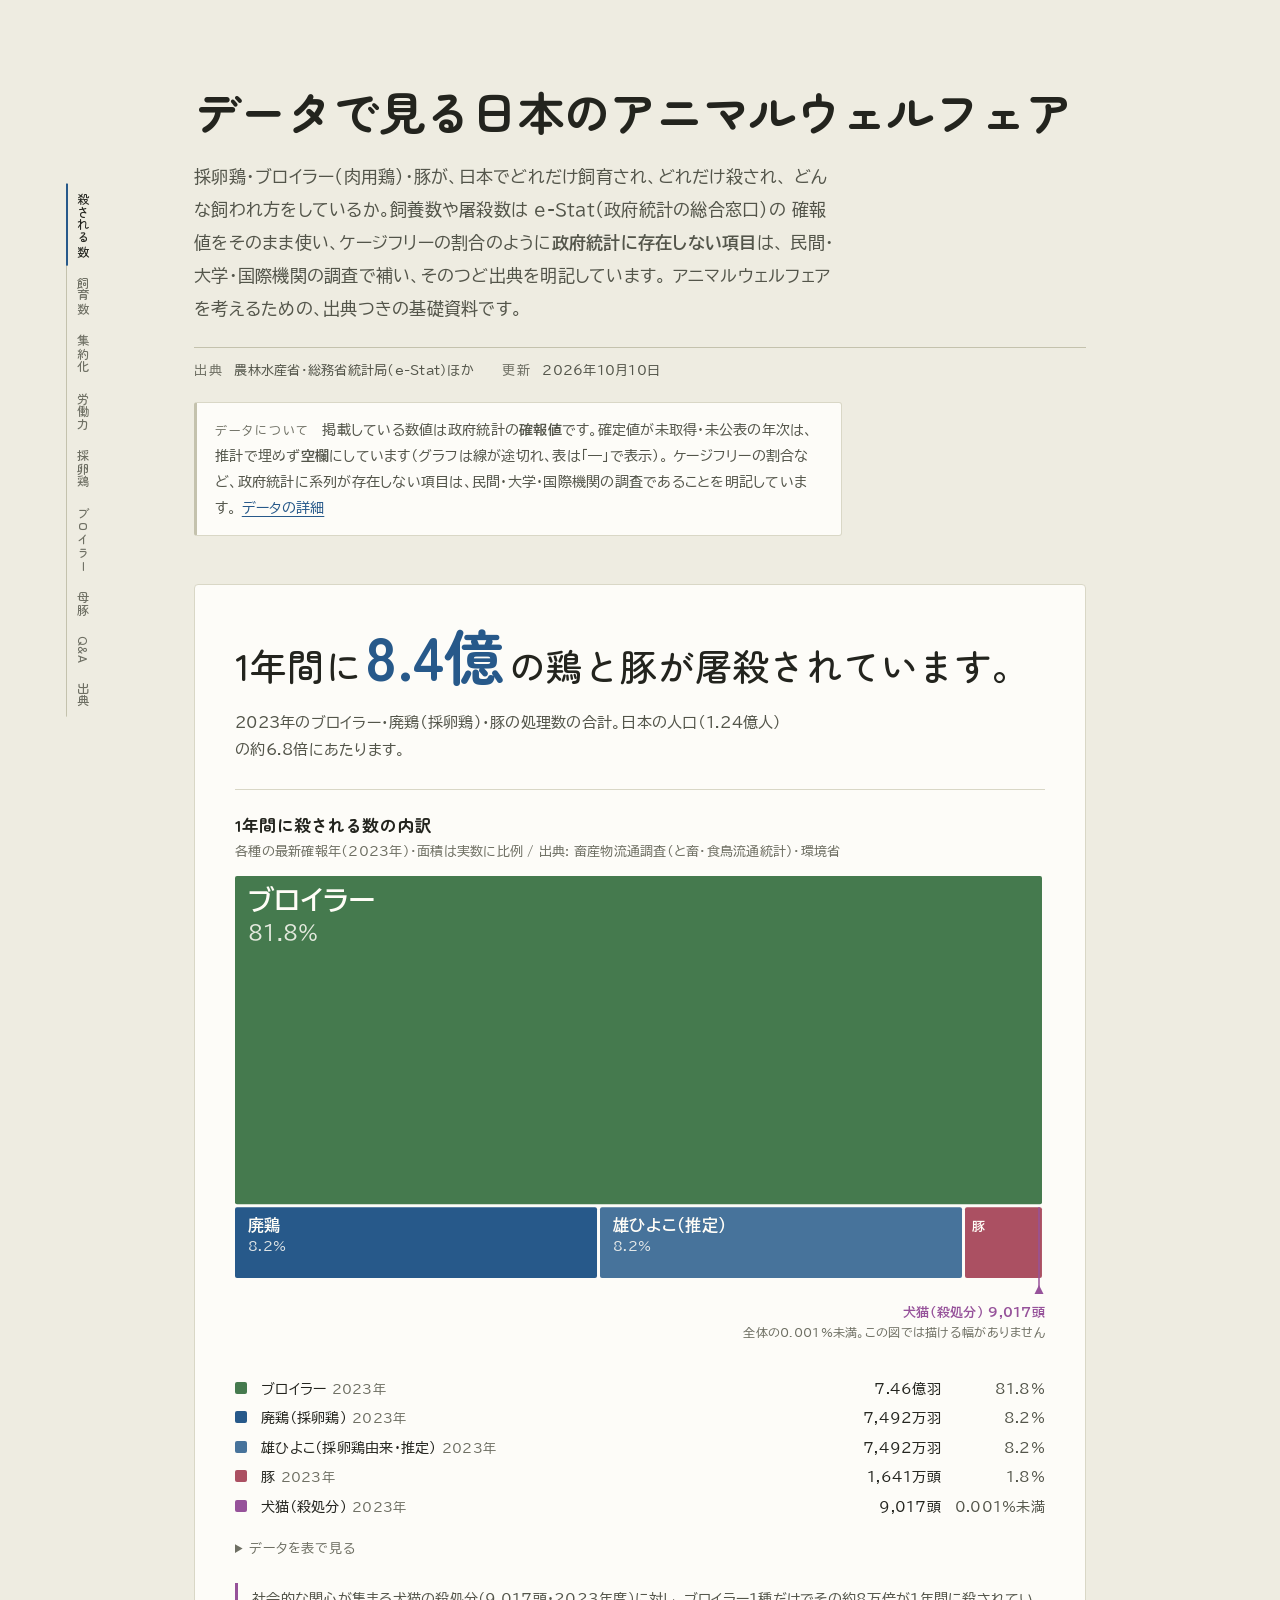
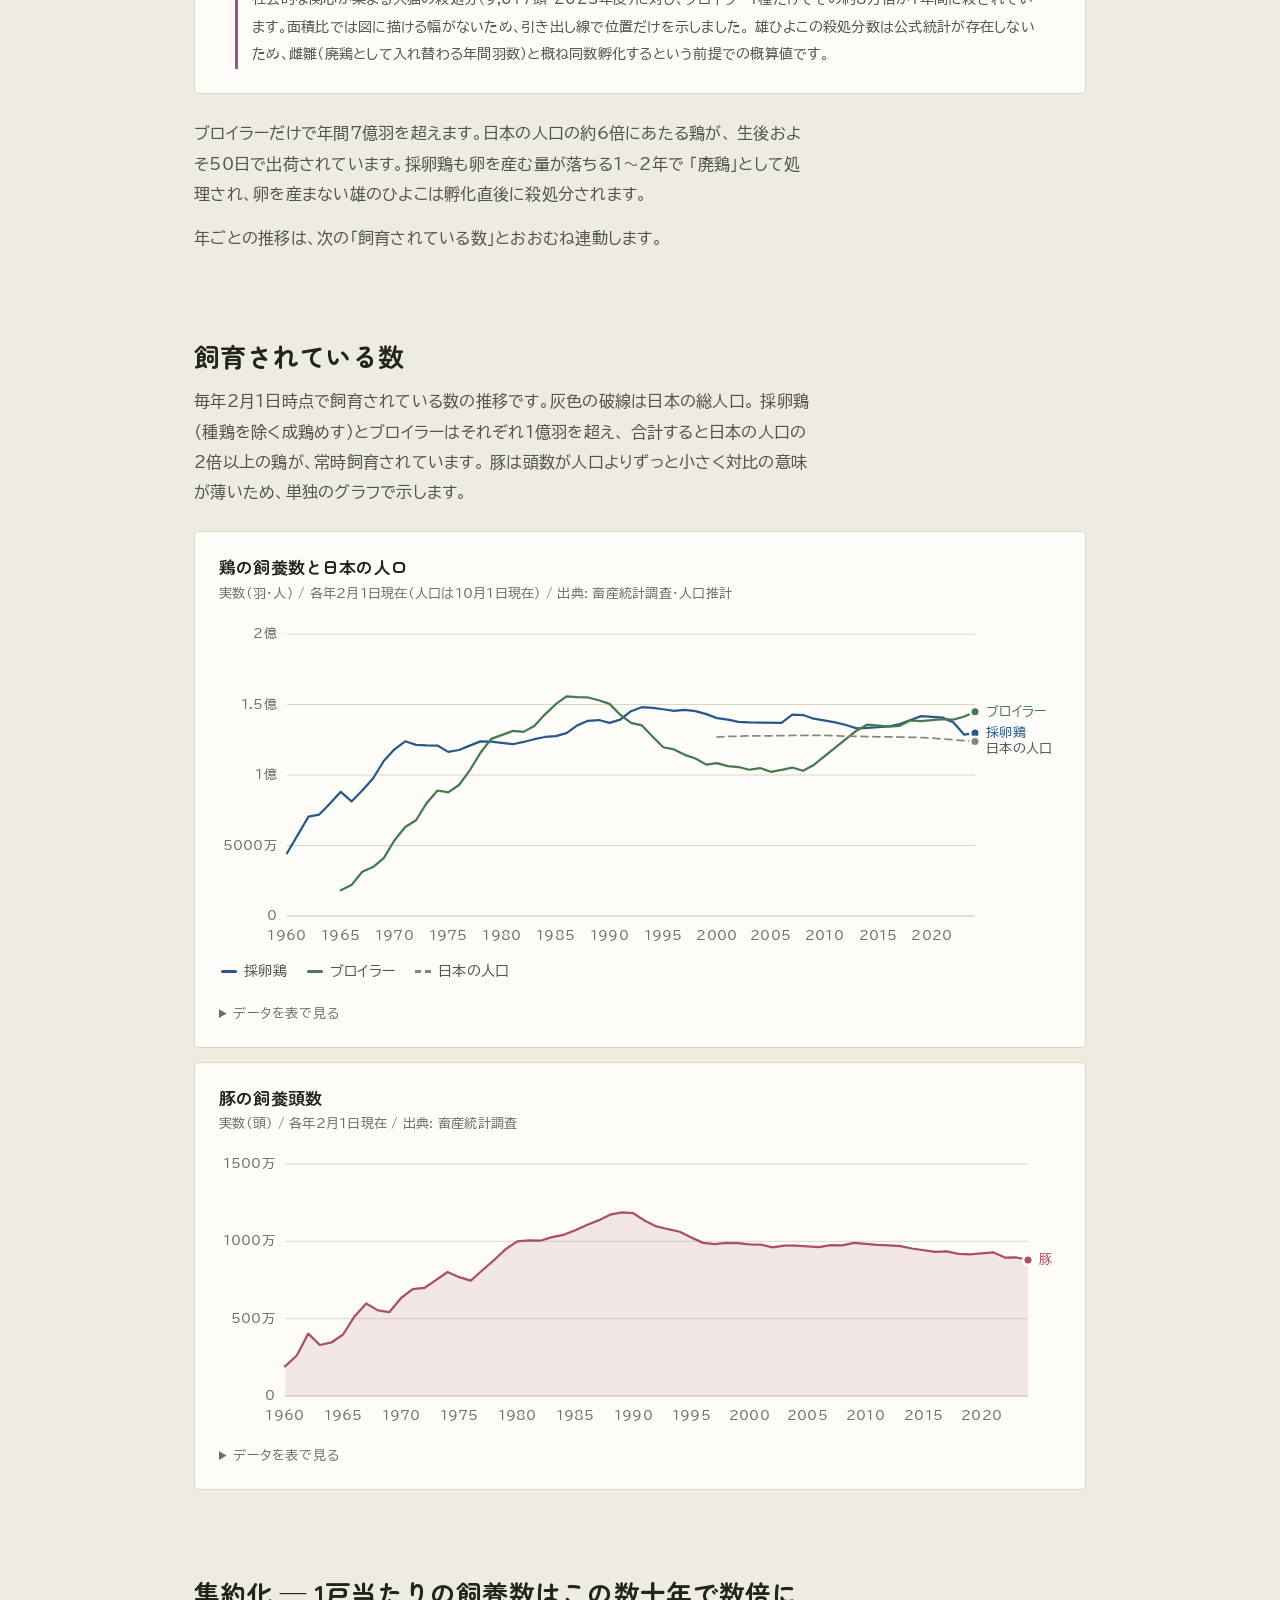
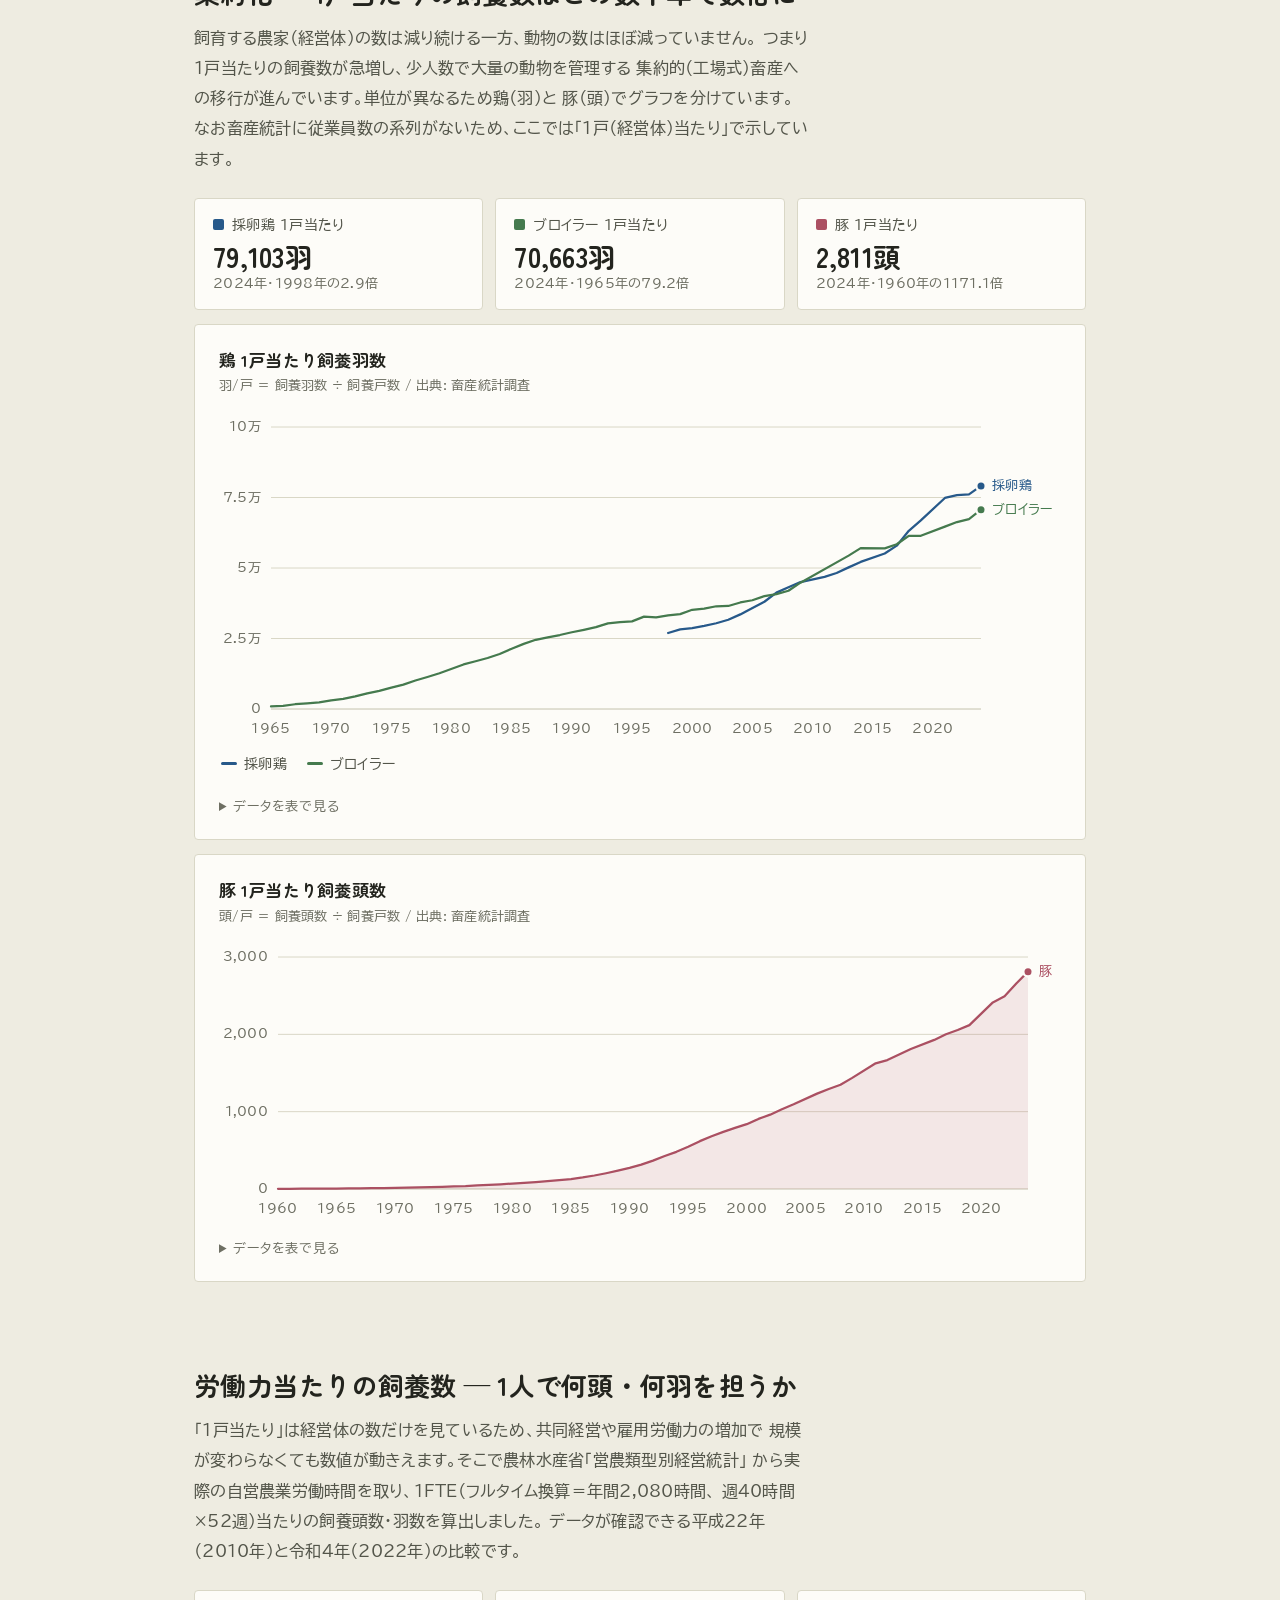
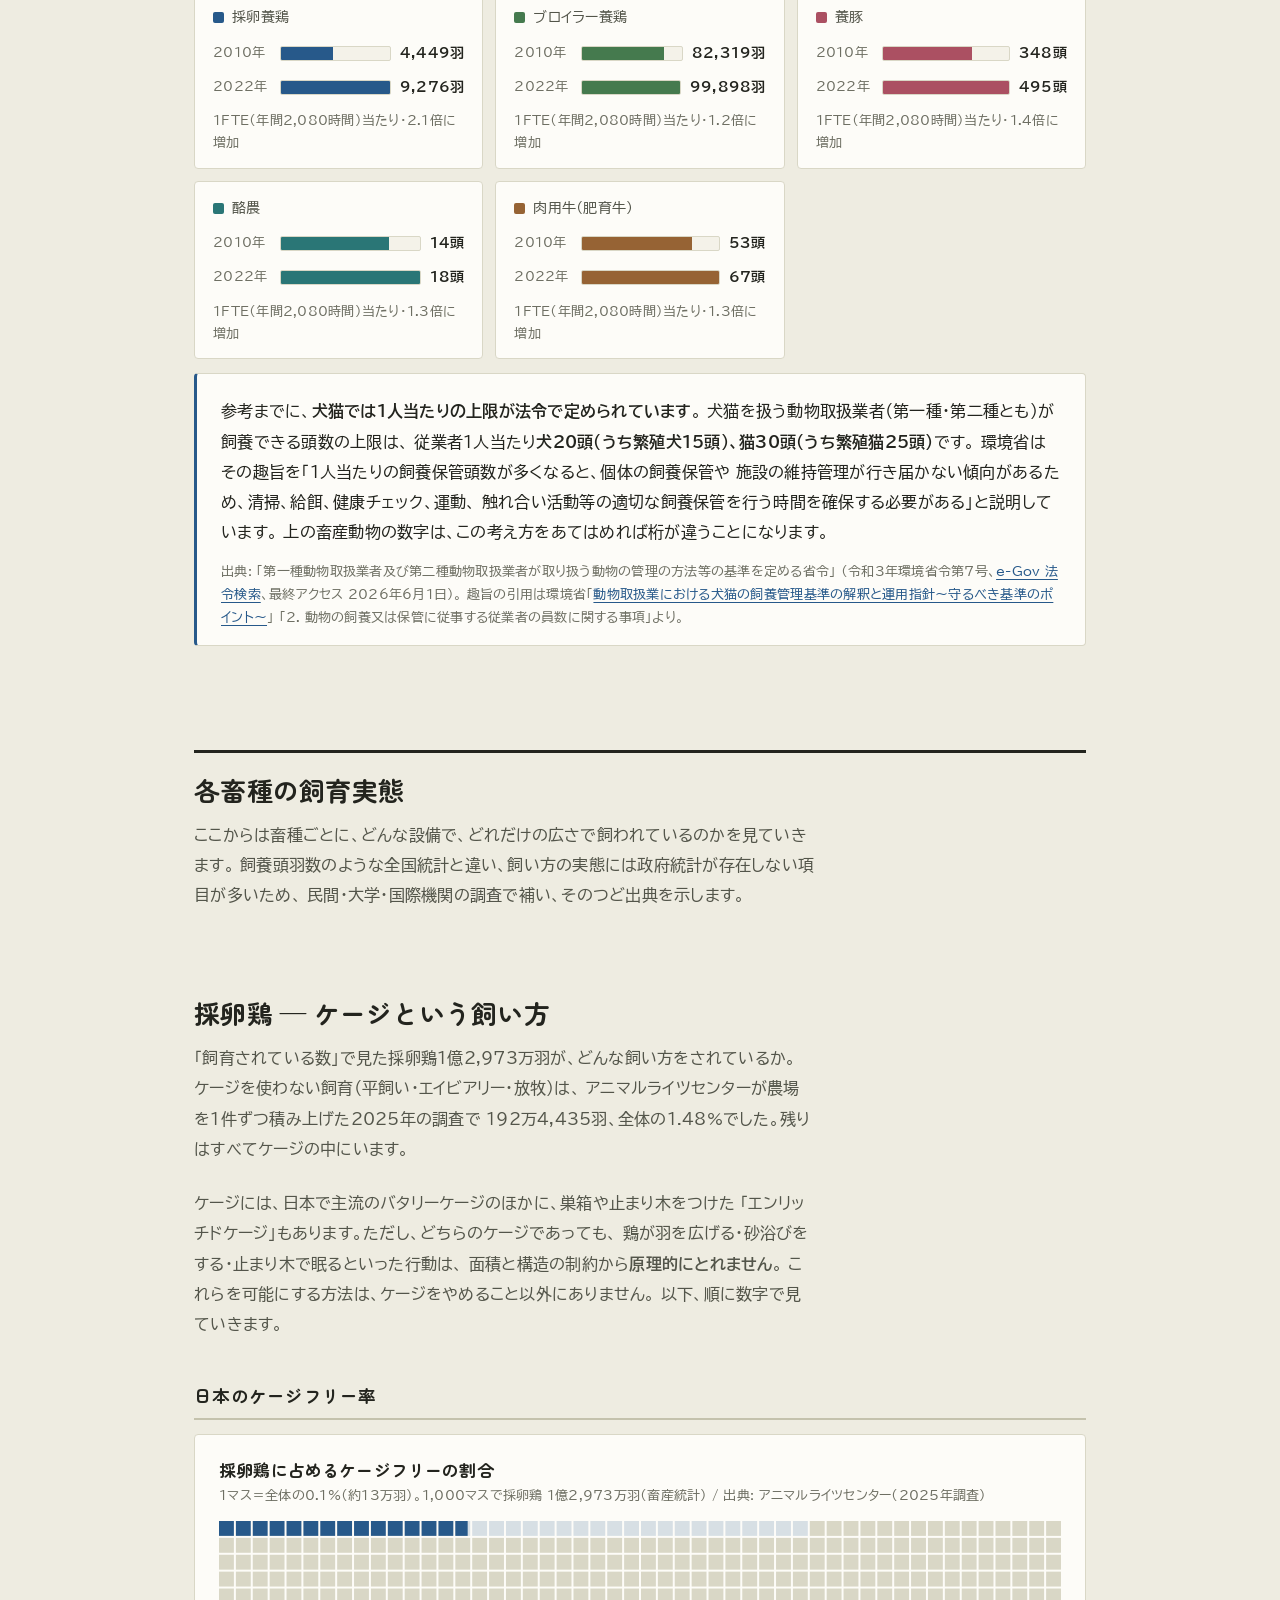
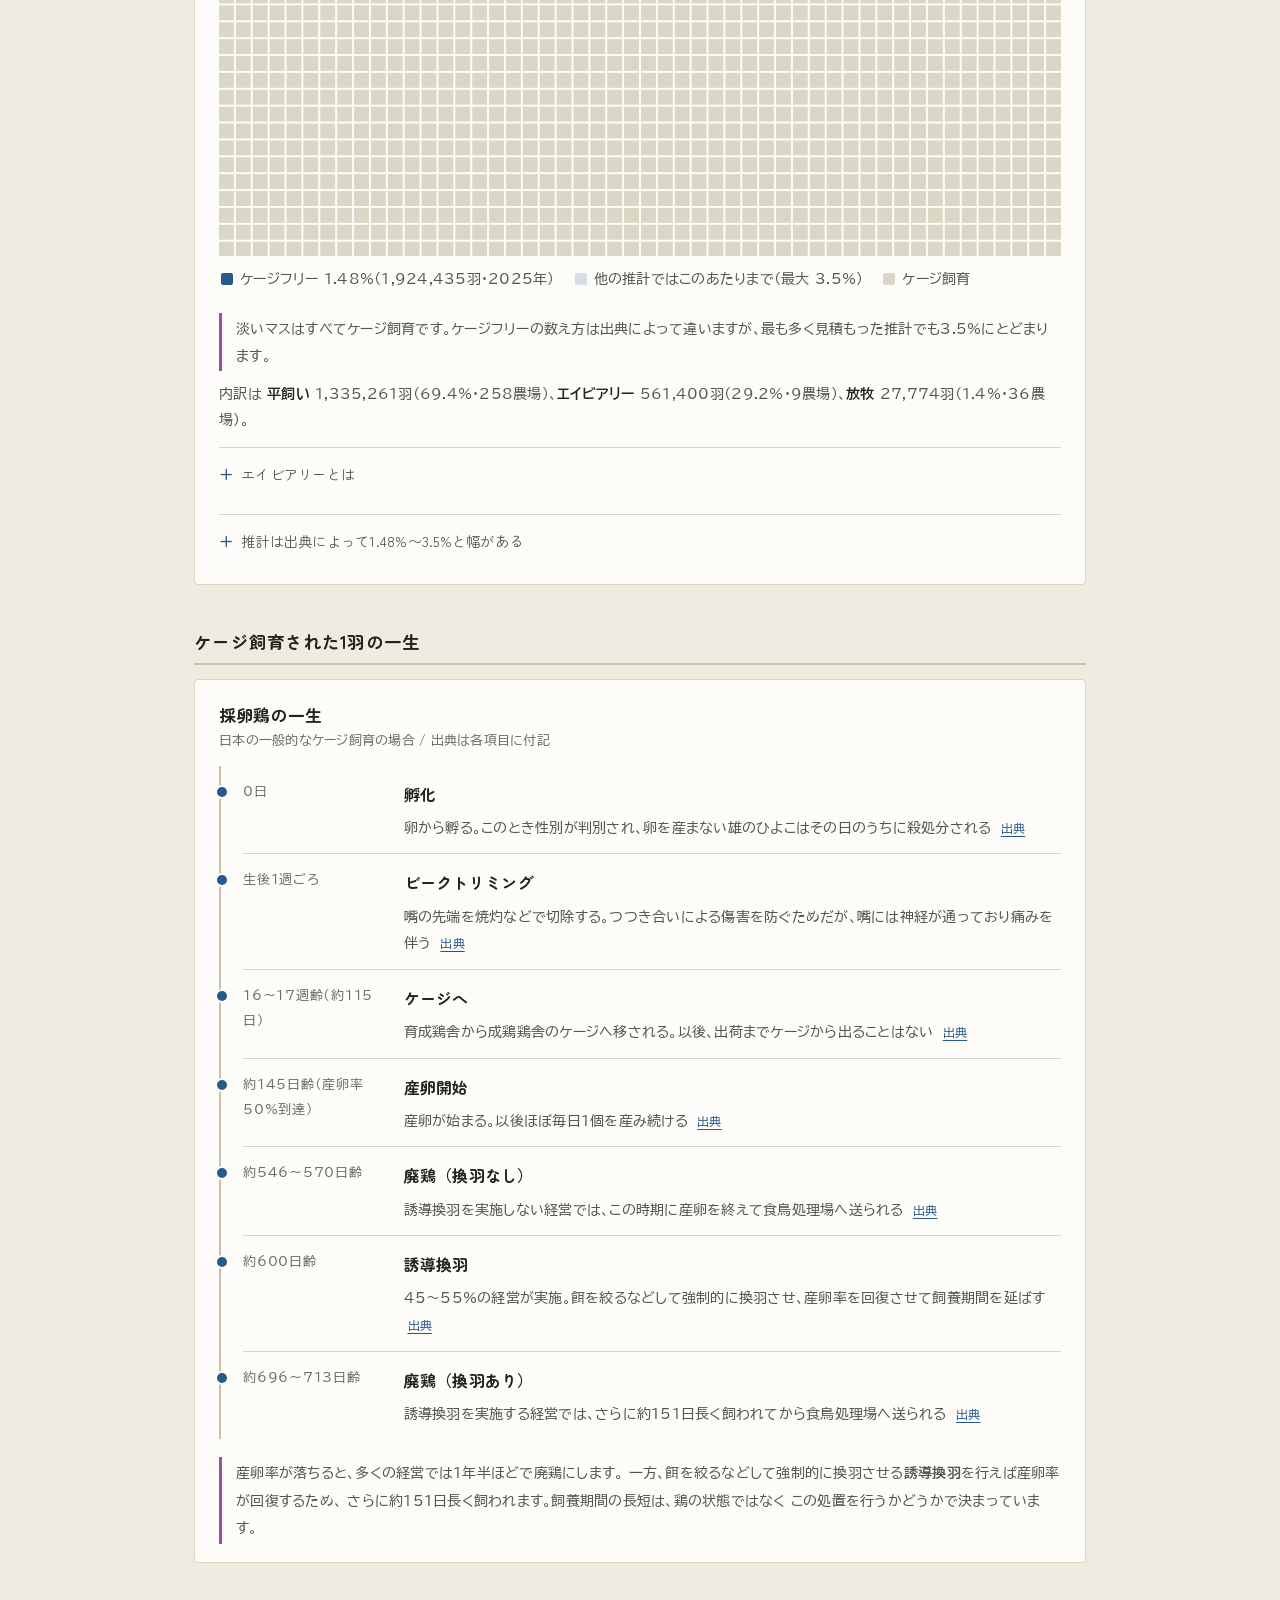
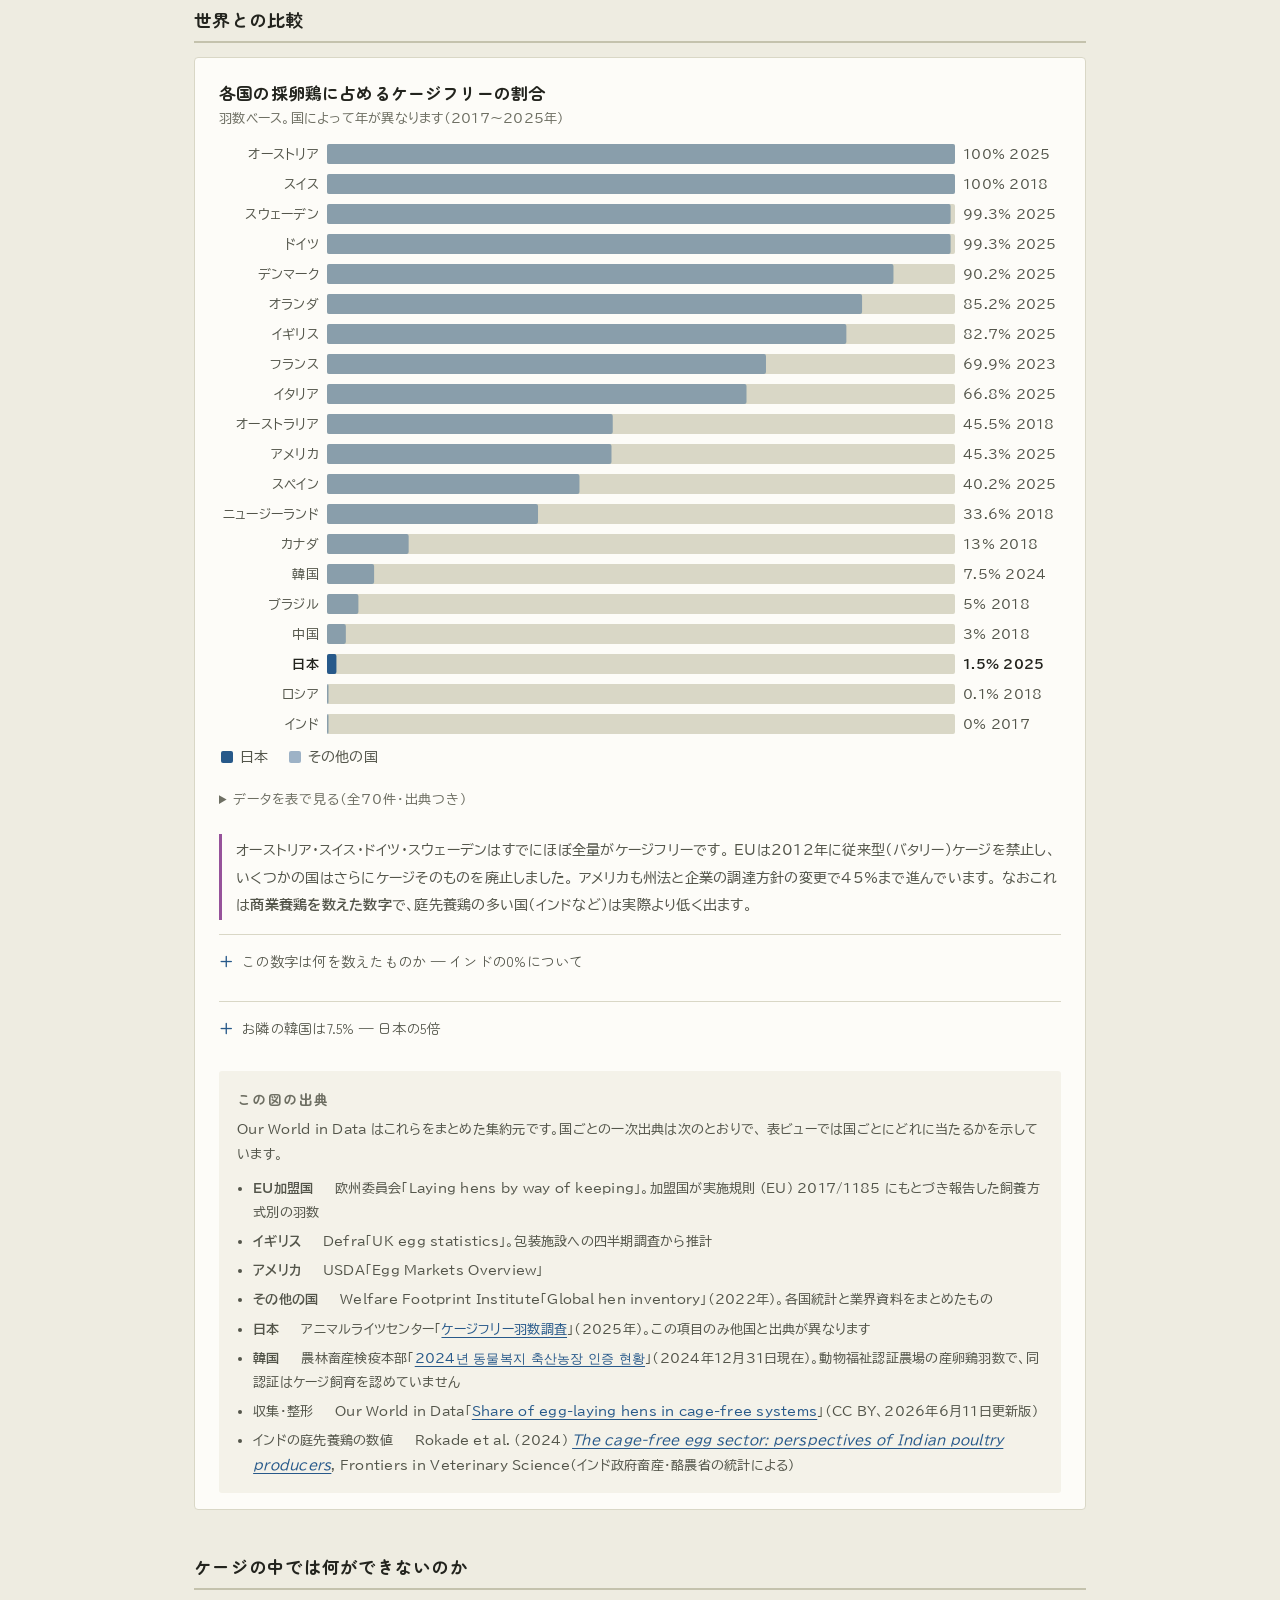
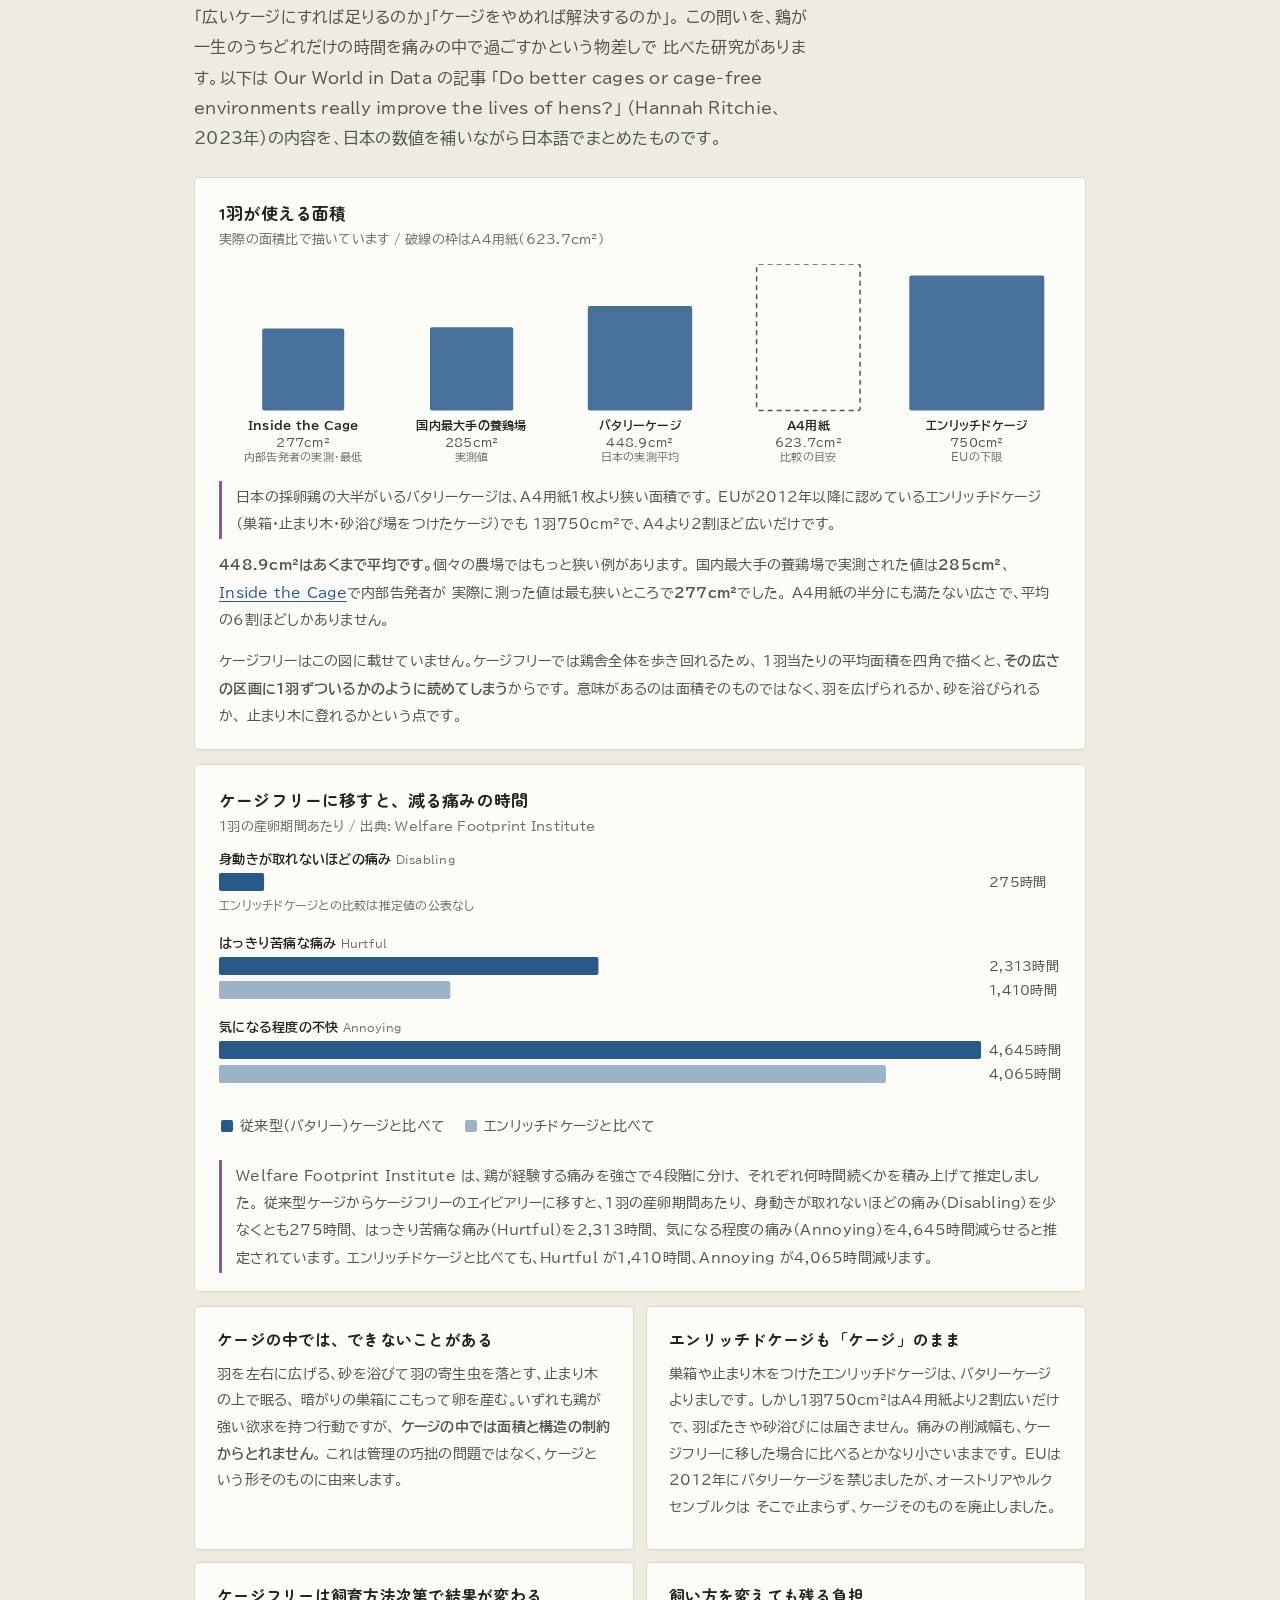
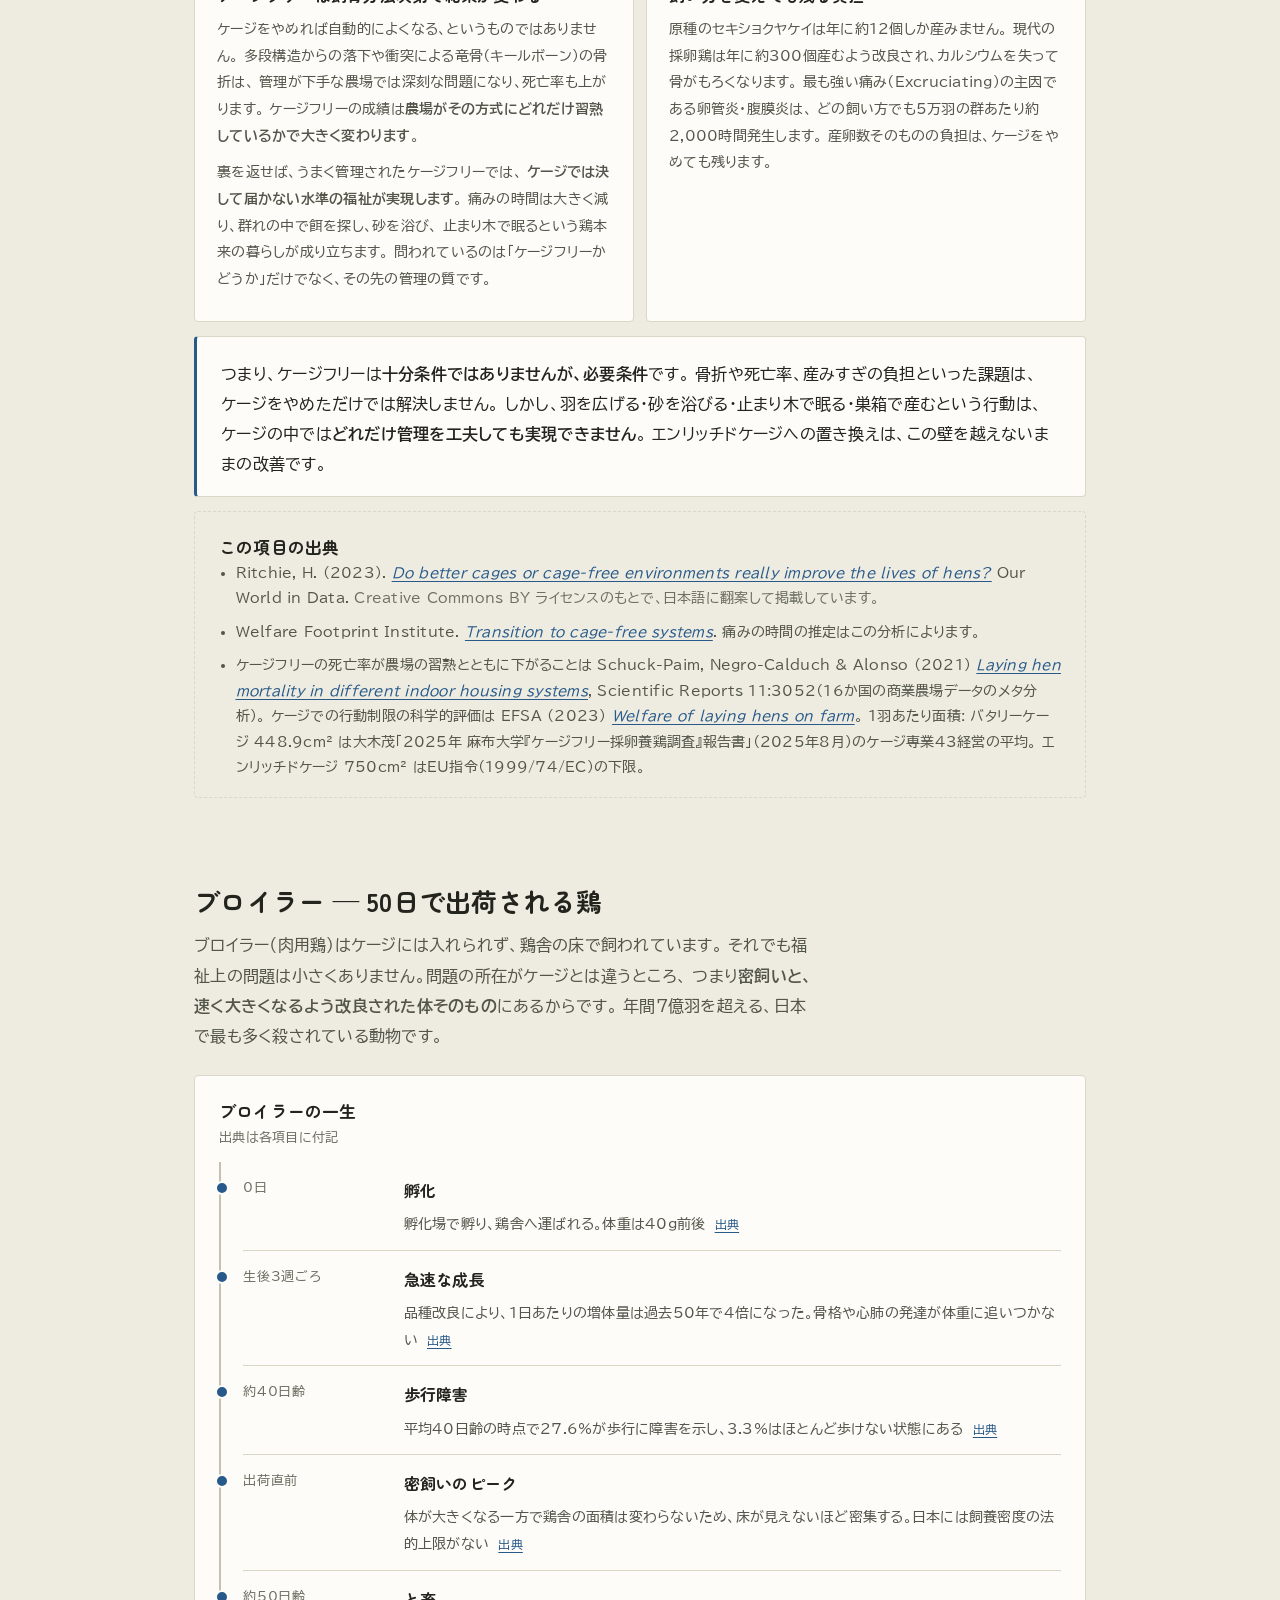
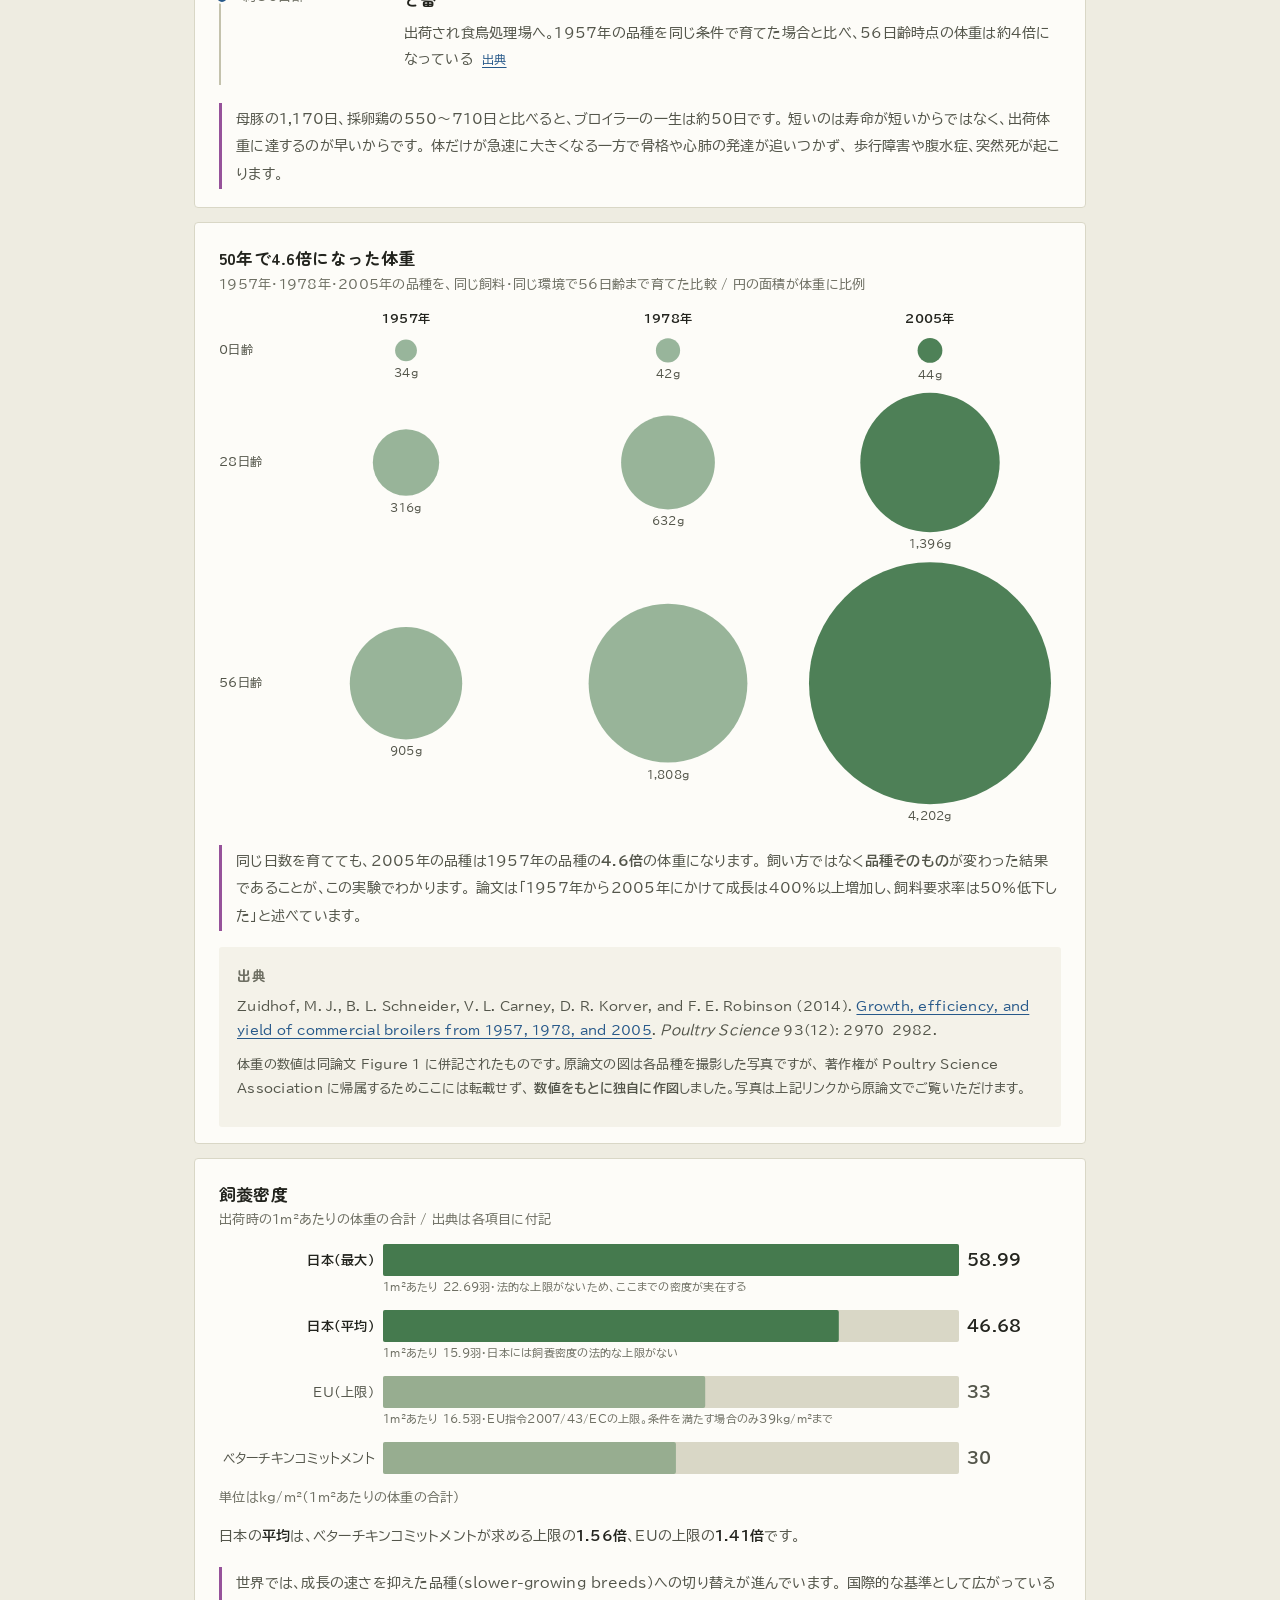
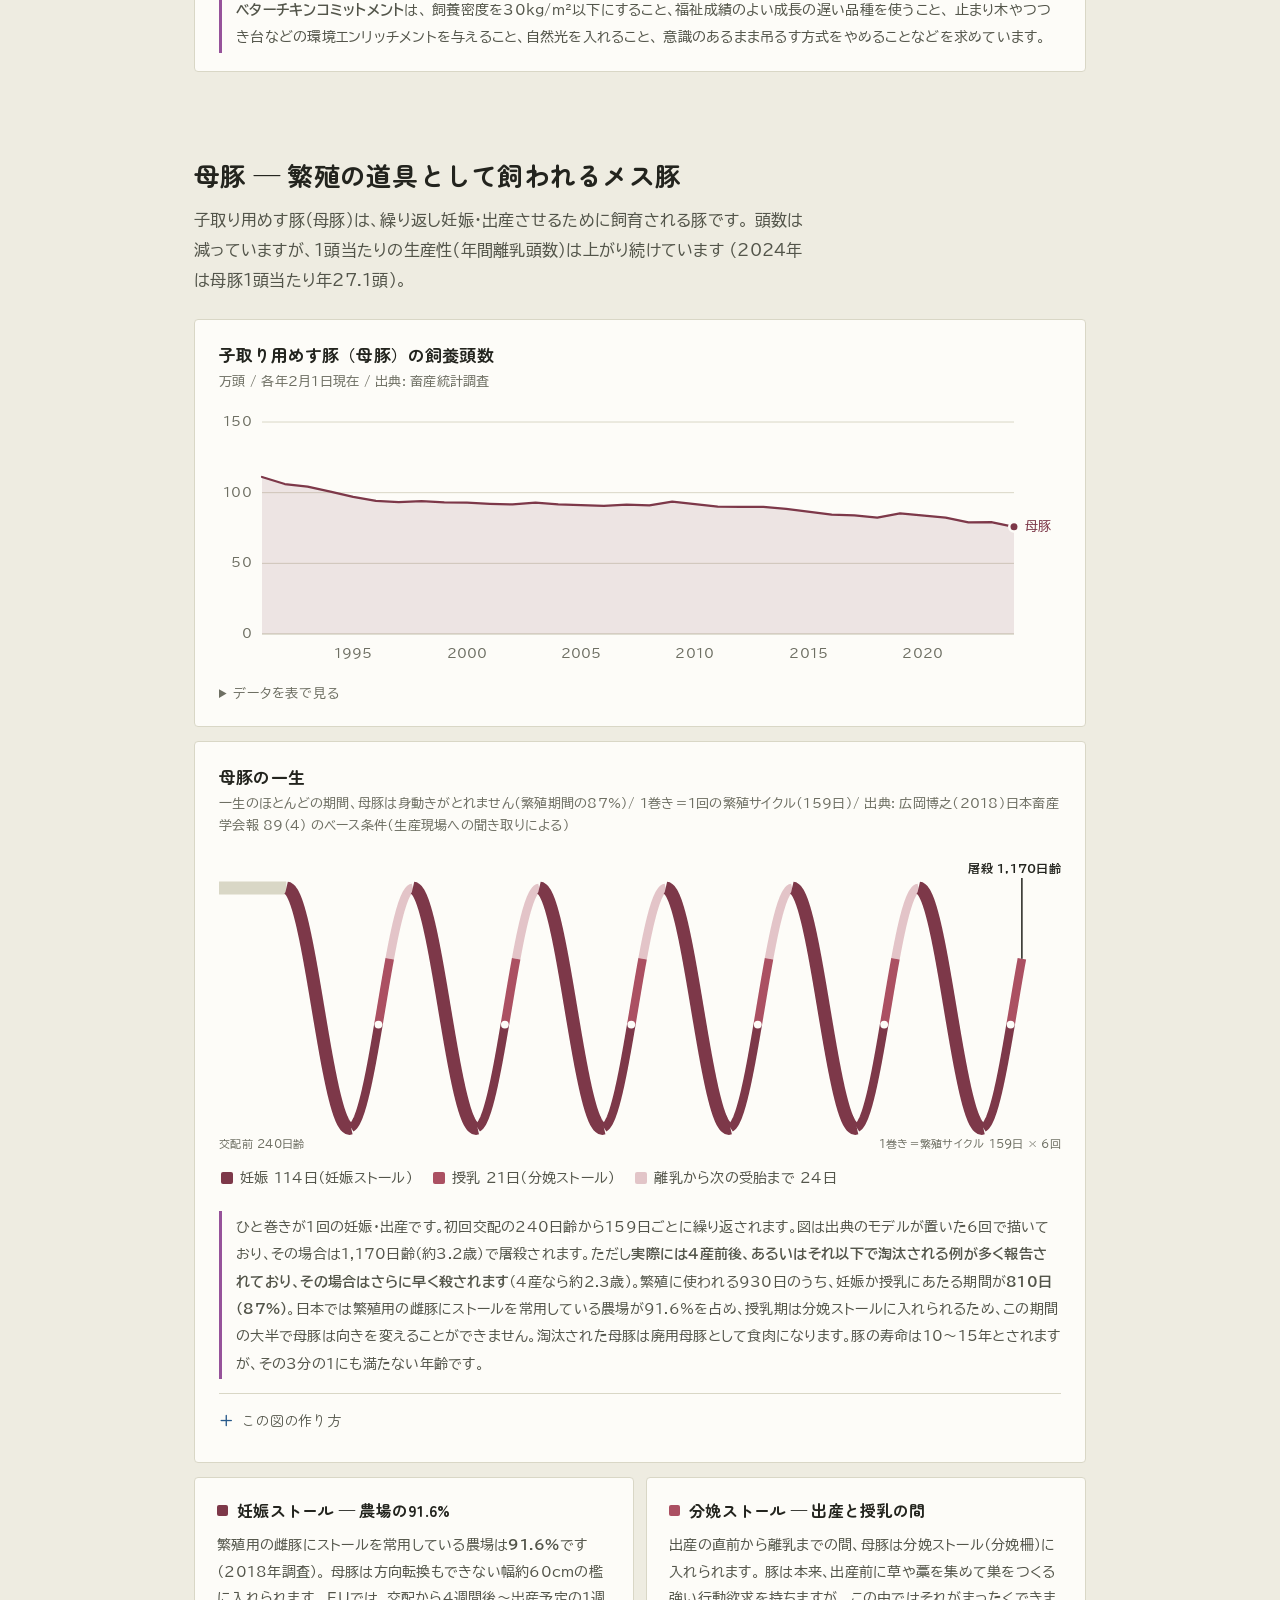
==== commit d7b11045: "ボランティア検証の結果を反映し、韓国の卵殻表示の施行日を訂正する 主張台帳のmemoに入ったボランティアの検証から、サイトの誤りが1つ 特定された。卵殻への飼育環境番号の表示は「2019年8月から」で" ====
--- a/docs/index.html
+++ b/docs/index.html
@@ -273,8 +273,9 @@
           （2022年末は4,519千羽・6.1%）。
         </p>
         <p>
-          韓国の動物福祉畜産農場認証は、<strong>産卵鶏のケージ飼育を認めていません</strong>。
-          認証鶏舎は平飼いか放し飼いに限られ、飼育密度も1m²当たり7〜9羽までと定められています。
+          韓国の動物福祉畜産農場認証は、<strong>産卵鶏を閉鎖型ケージに入れたまま飼うことを認めていません</strong>
+          （多段式のエイビアリーは認められます。ワクチン接種など獣医学的な措置のための一時的な収容は例外です）。
+          飼育密度は床面積1m²当たり成鶏9羽以下と定められています。
           したがって認証された羽数は、そのままケージフリーの羽数として読めます。
         </p>
         <p>
@@ -283,10 +284,12 @@
           それでも日本のケージフリー率（アニマルライツセンターの調査で1.48%）の5倍にあたります。
         </p>
         <p>
-          韓国では2018年8月から、卵の殻に飼育環境を示す番号を印字する制度が始まっています。
-          1が放し飼い、2が平飼い、3が改良ケージ、4が従来型ケージで、
-          動物福祉認証を取れるのは1と2の飼い方に限られます。消費者が買う前に飼い方を確認できる仕組みで、
-          日本にはこれに当たる表示制度がありません。
+          韓国では<strong>2018年8月23日</strong>から、卵の殻に飼育環境を示す番号を
+          印字することが義務づけられています（2019年2月23日からは産卵日も）。
+          1が放し飼い、2が鶏舎内の平飼い、3が改善型ケージ、4が従来型ケージです。
+          動物福祉認証を取得しうるのは1・2の飼い方ですが、1・2であれば自動的に
+          認証されるわけではなく、別途認証基準を満たす必要があります。
+          消費者が買う前に飼い方を確認できる仕組みで、日本にはこれに当たる表示制度がありません。
         </p>
       </details>
 
@@ -303,14 +306,11 @@
           <li><strong>アメリカ</strong> — USDA「Egg Markets Overview」</li>
           <li><strong>その他の国</strong> — Welfare Footprint Institute「Global hen inventory」（2022年）。各国統計と業界資料をまとめたもの</li>
           <li><strong>日本</strong> — アニマルライツセンター「<a href="https://arcj.org/issues/farm-animals/layer-chicken/cagefreesurvey2025/">ケージフリー羽数調査</a>」（2025年）。この項目のみ他国と出典が異なります</li>
-          <li><strong>韓国</strong> — 農林畜産検疫本部「<a href="https://www.apqa.go.kr/viewwebQiaCom.do?id=66055&amp;type=7_depart">2024년 동물복지 축산농장 인증 현황</a>」（2024年12月31日現在）。動物福祉認証農場の産卵鶏羽数で、同認証はケージ飼育を認めていません</li>
+          <li><strong>韓国</strong> — 農林畜産検疫本部「<a href="https://www.qia.go.kr/viewwebQiaCom.do?id=66055&amp;type=7_depart">2024년 동물복지 축산농장 인증 현황</a>」（2024年12月31日現在）。動物福祉認証農場の産卵鶏羽数で、同認証はケージ飼育を認めていません</li>
           <li>収集・整形 — Our World in Data「<a href="https://ourworldindata.org/grapher/eggs-cage-free">Share of egg-laying hens in cage-free systems</a>」（CC BY、2026年6月11日更新版）</li>
-          <li>インドの庭先養鶏の数値 — Kuppan et al. (2024)
-            <a href="https://ageconsearch.umn.edu/record/368028/files/Kuppan4262024AJAEES119459.pdf#page=2"><em>Growth Dynamics and Export Potential of India’s Poultry Sector</em></a>,
-            Asian Journal of Agricultural Extension, Economics &amp; Sociology（インド政府畜産・酪農局 Basic Animal Husbandry Statistics 2023 による）。
-            インドの商業養鶏については Rokade et al. (2024)
+          <li>インドの庭先養鶏の数値 — Rokade et al. (2024)
             <a href="https://www.frontiersin.org/journals/veterinary-science/articles/10.3389/fvets.2024.1442580/full"><em>The cage-free egg sector: perspectives of Indian poultry producers</em></a>,
-            Frontiers in Veterinary Science</li>
+            Frontiers in Veterinary Science（インド政府畜産・酪農省の統計による）</li>
         </ul>
       </div>
     </div>
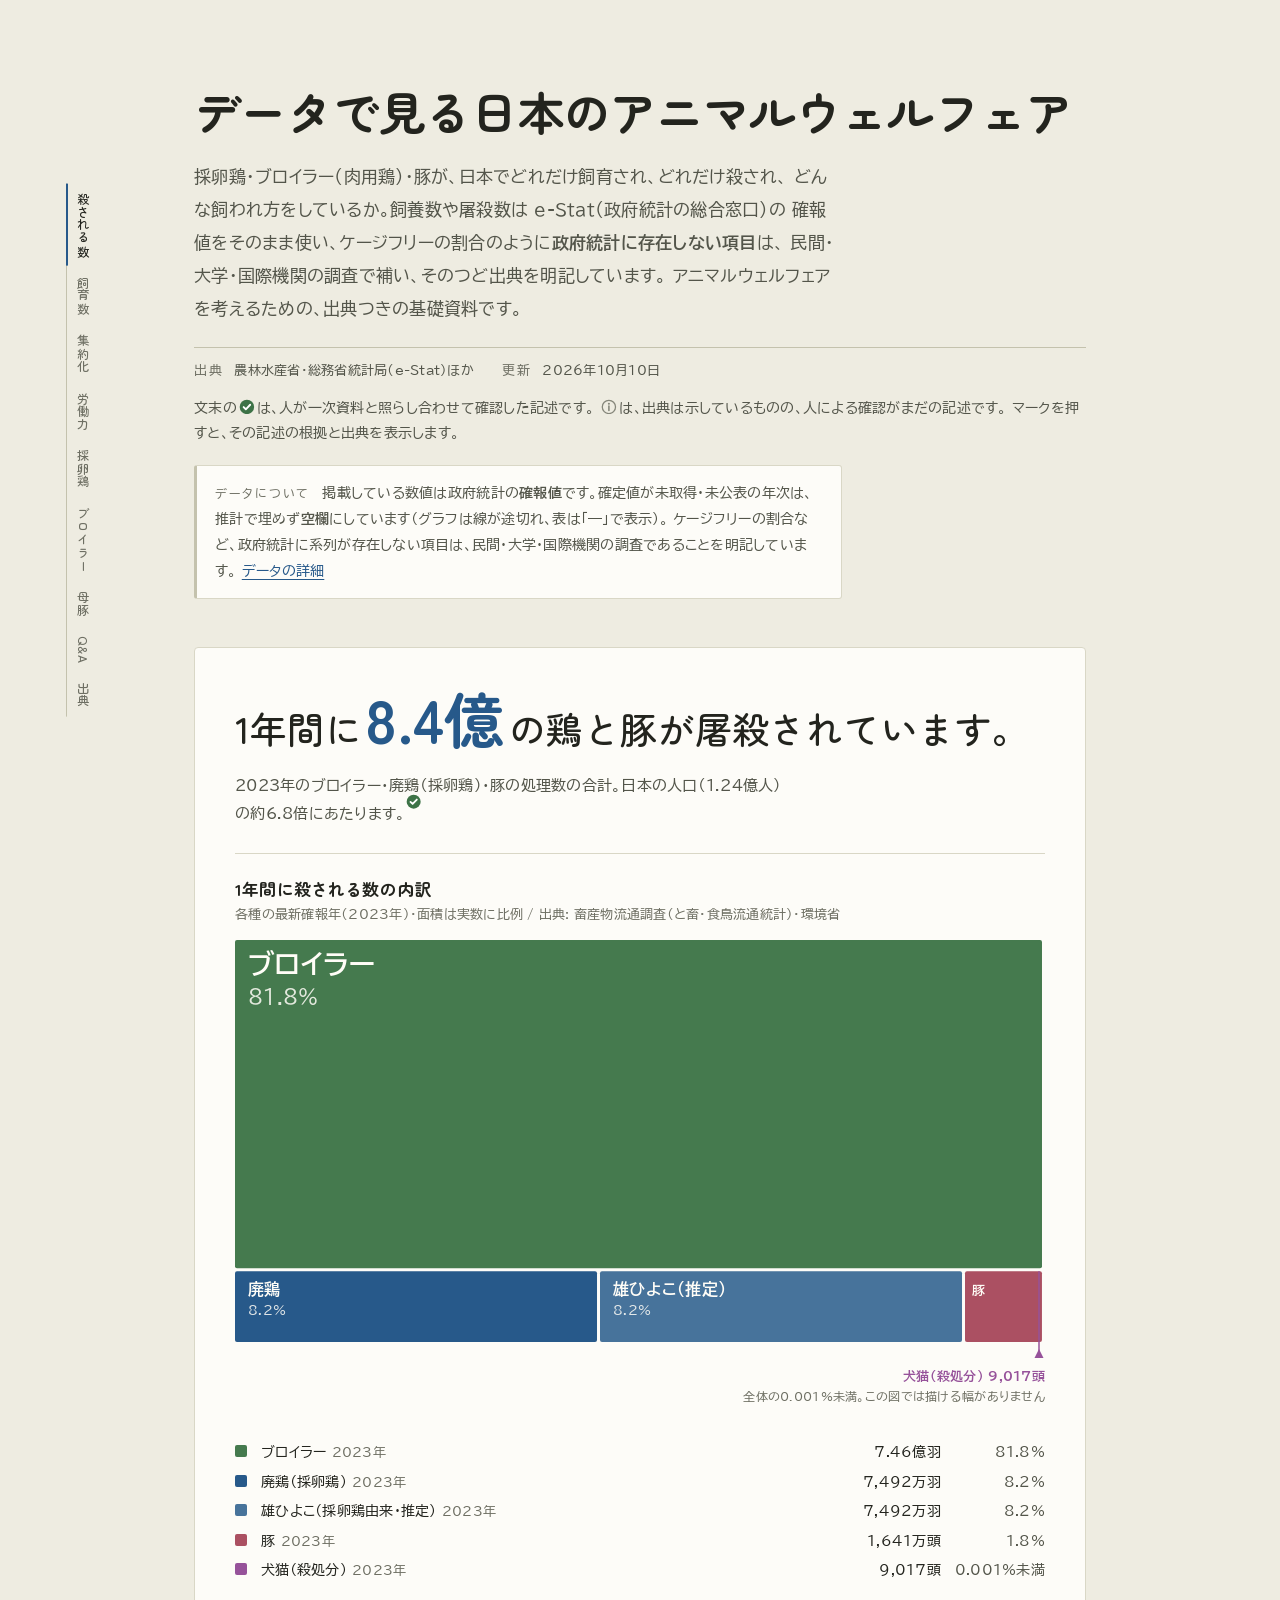
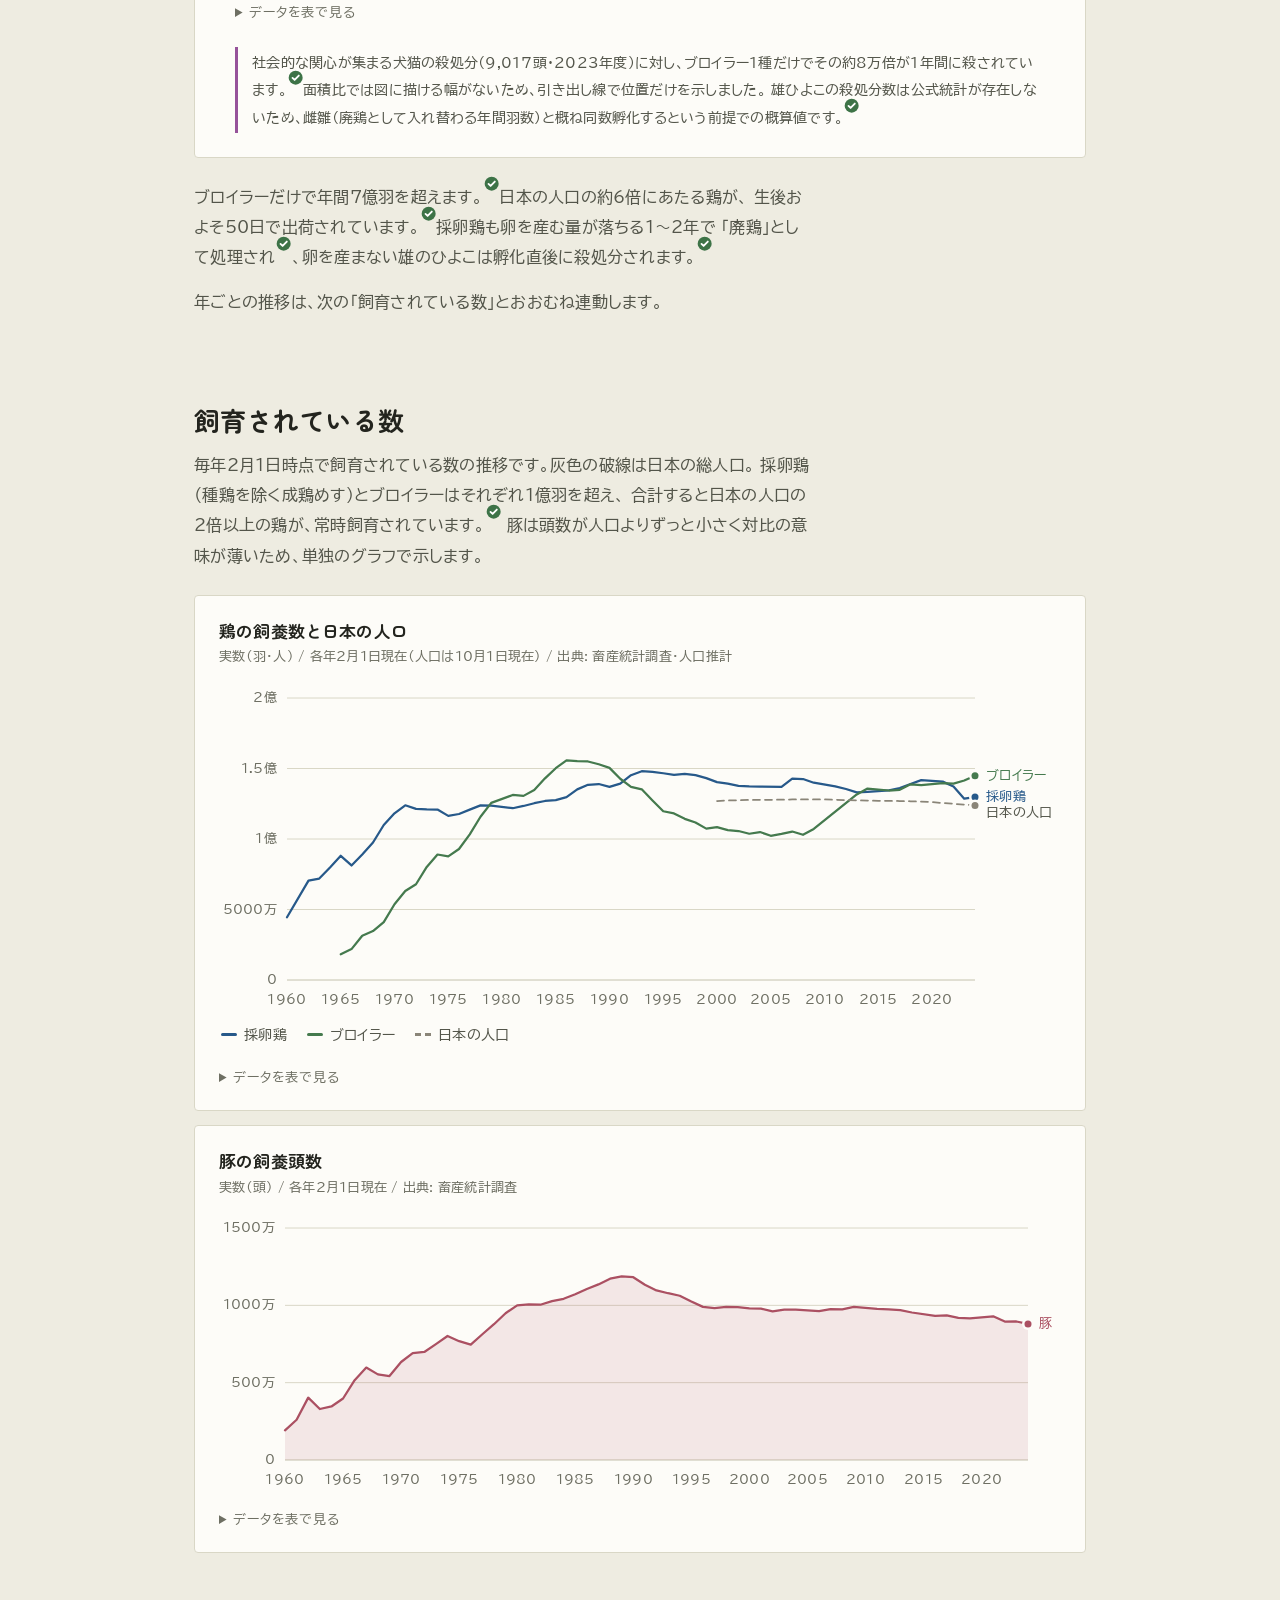
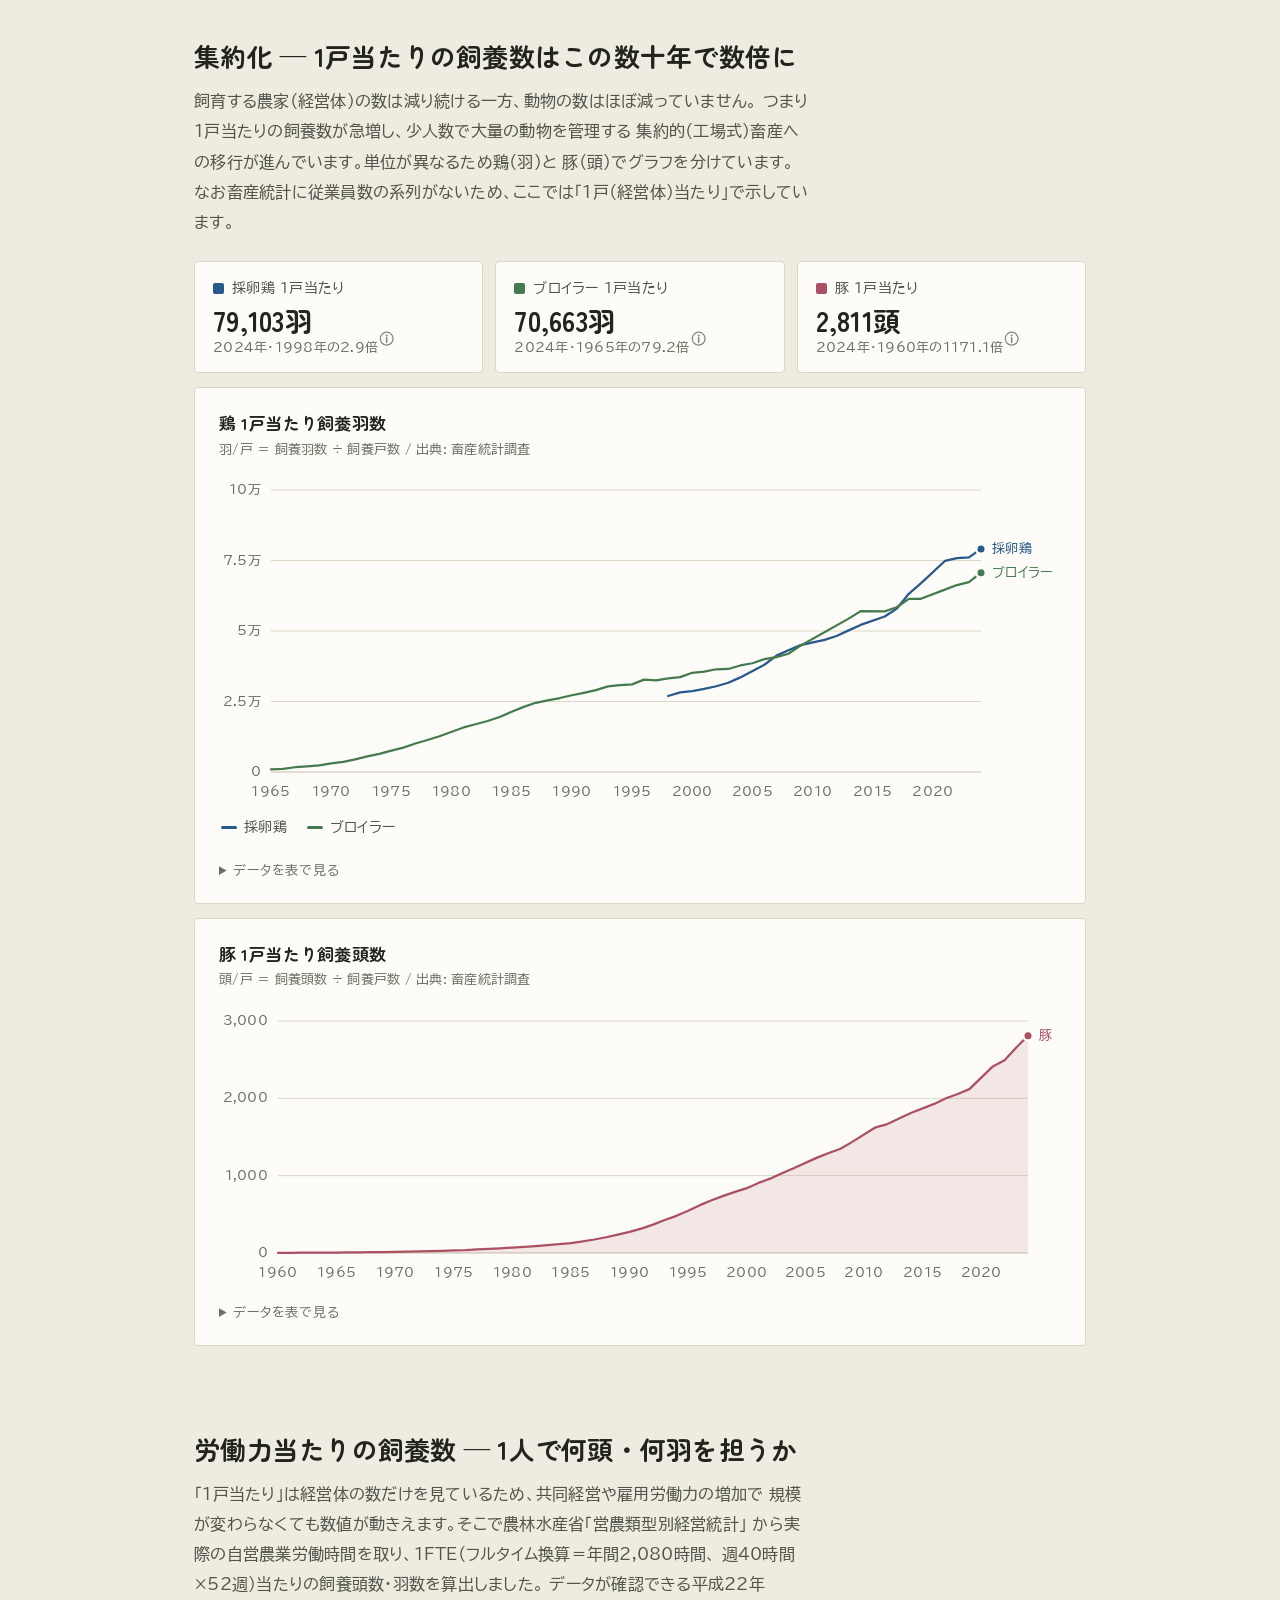
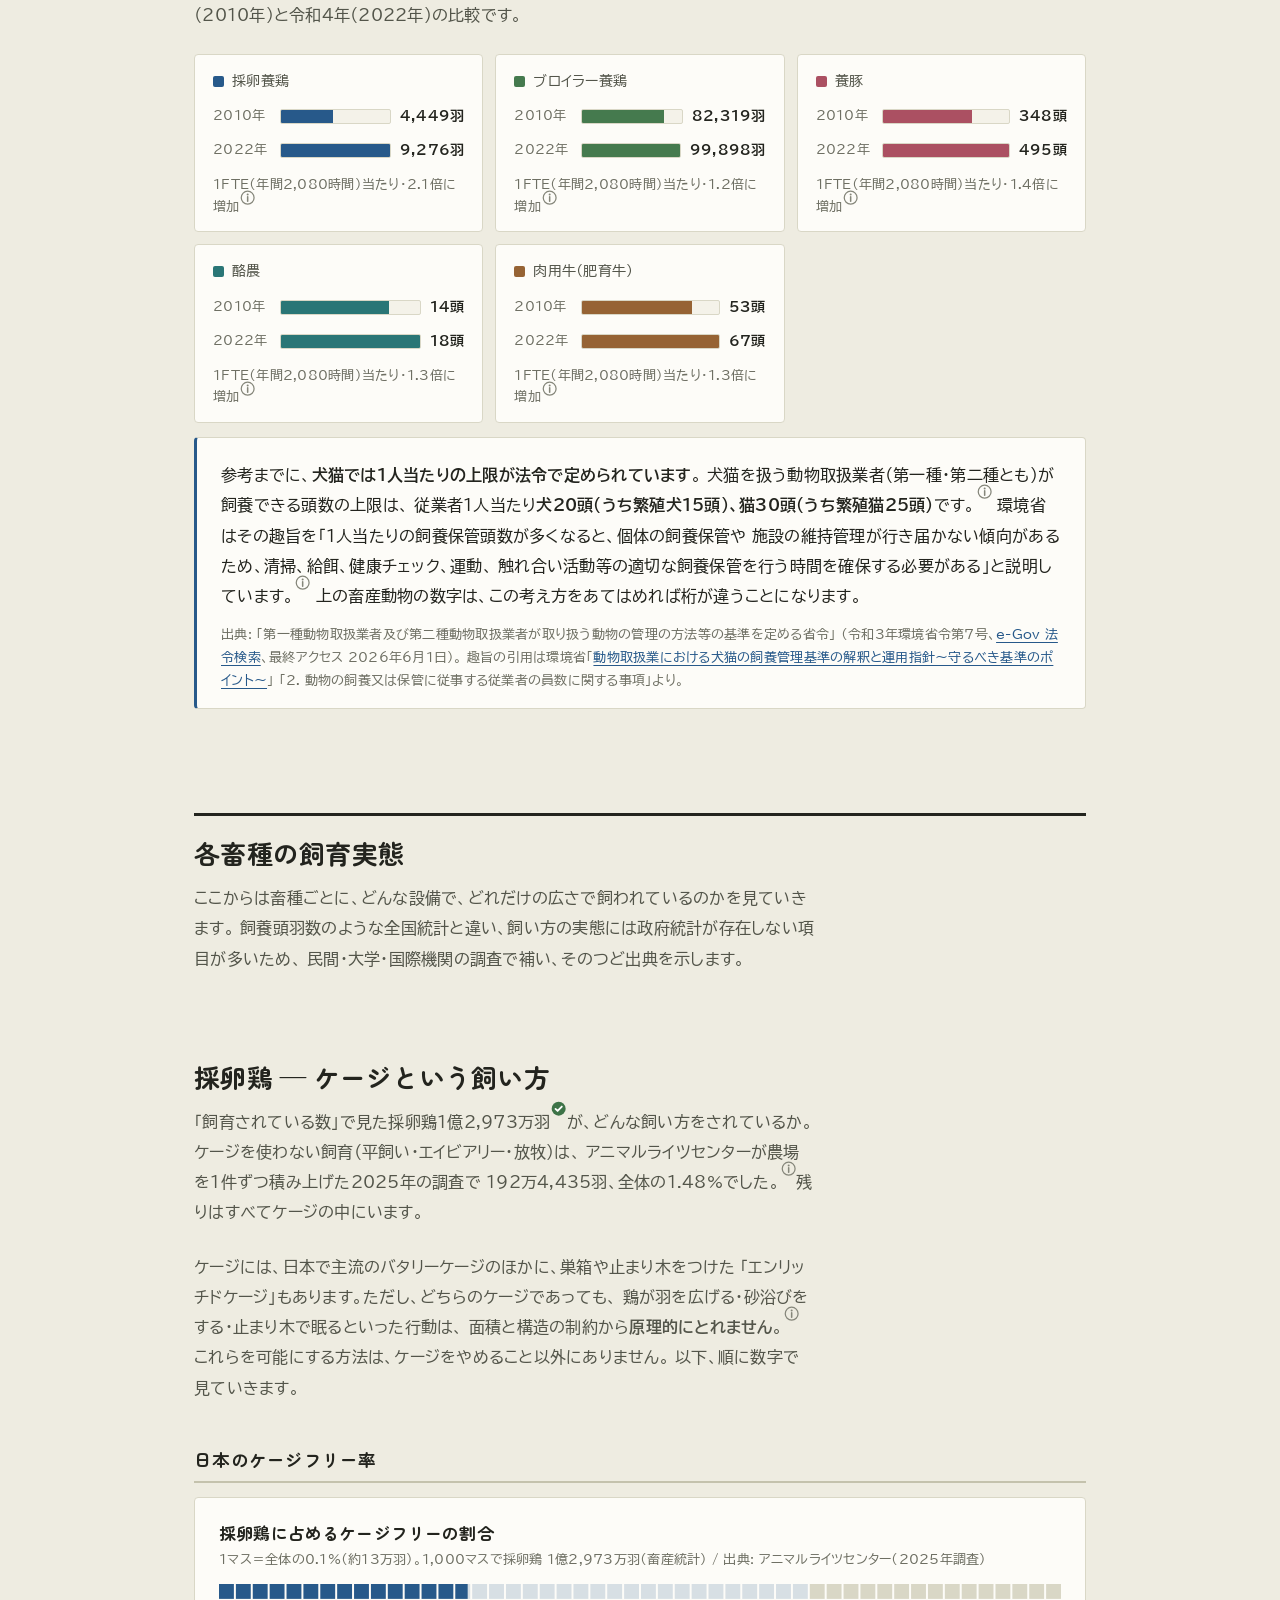
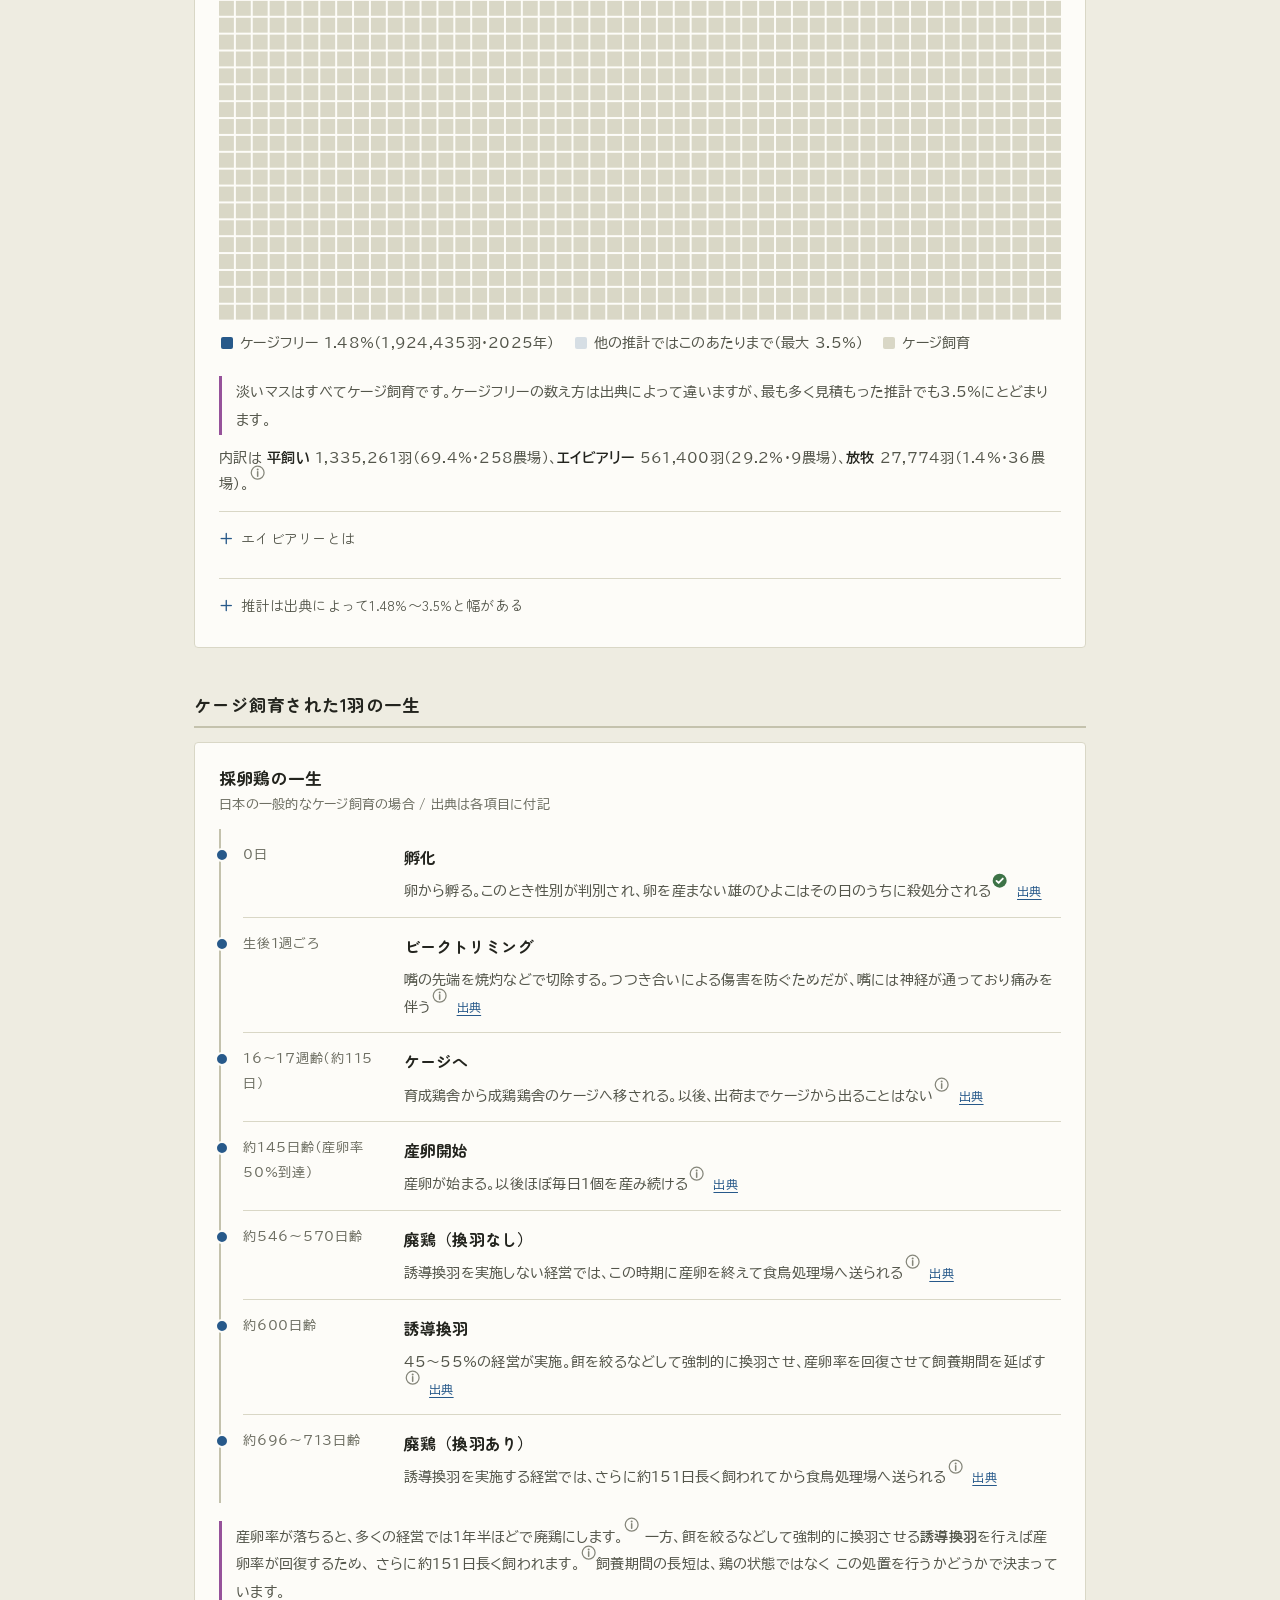
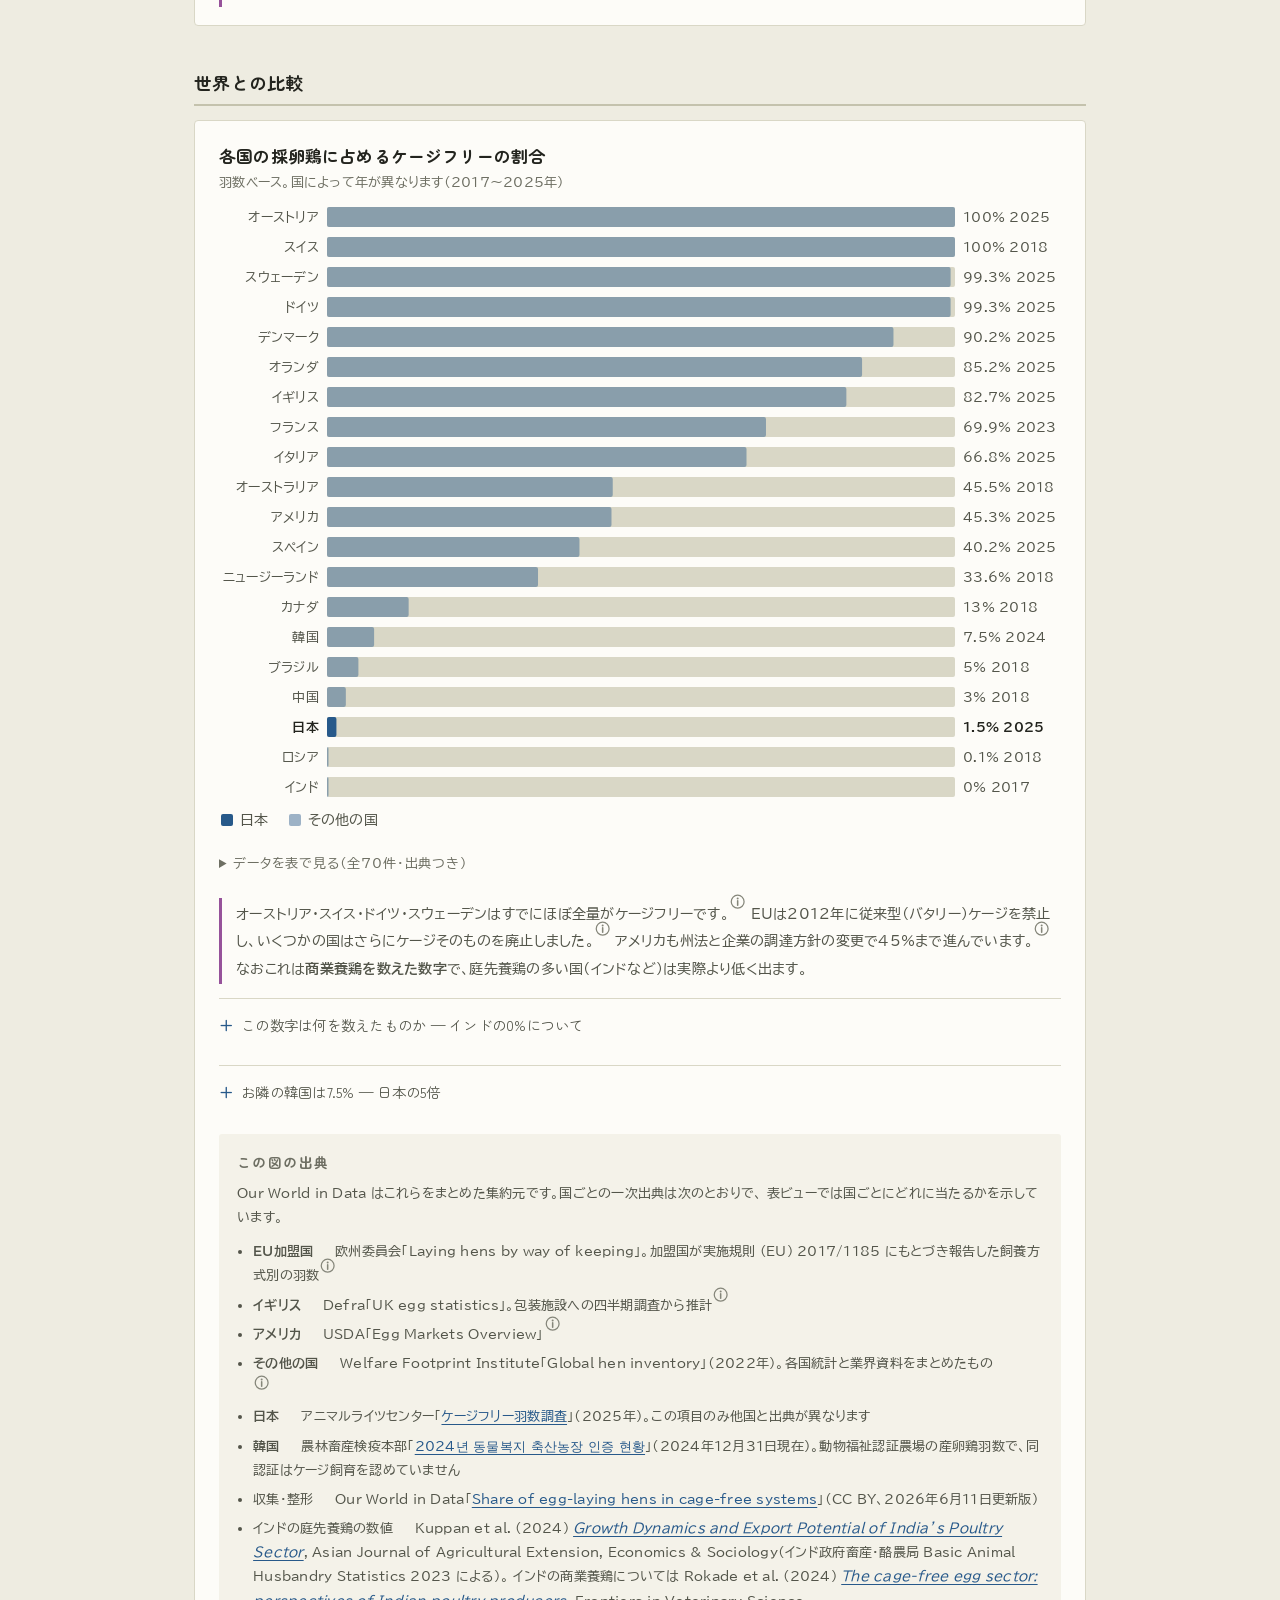
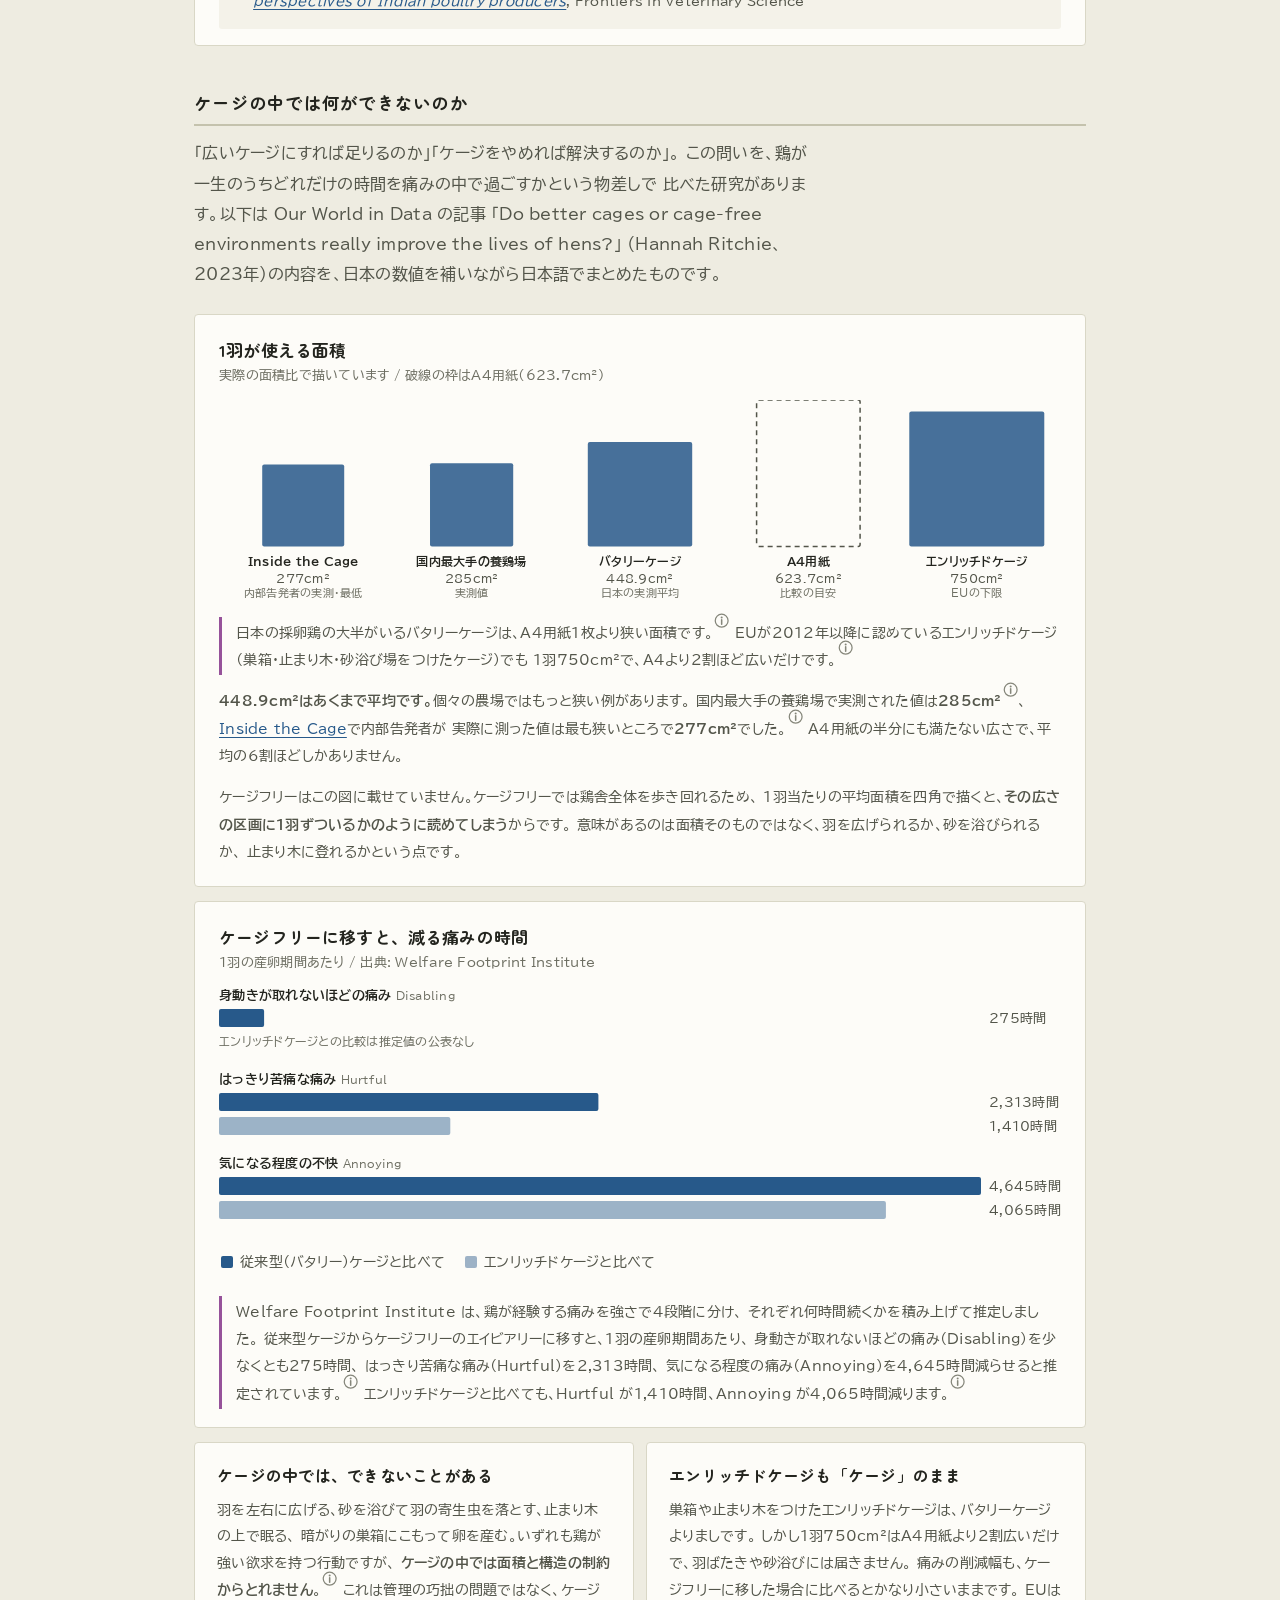
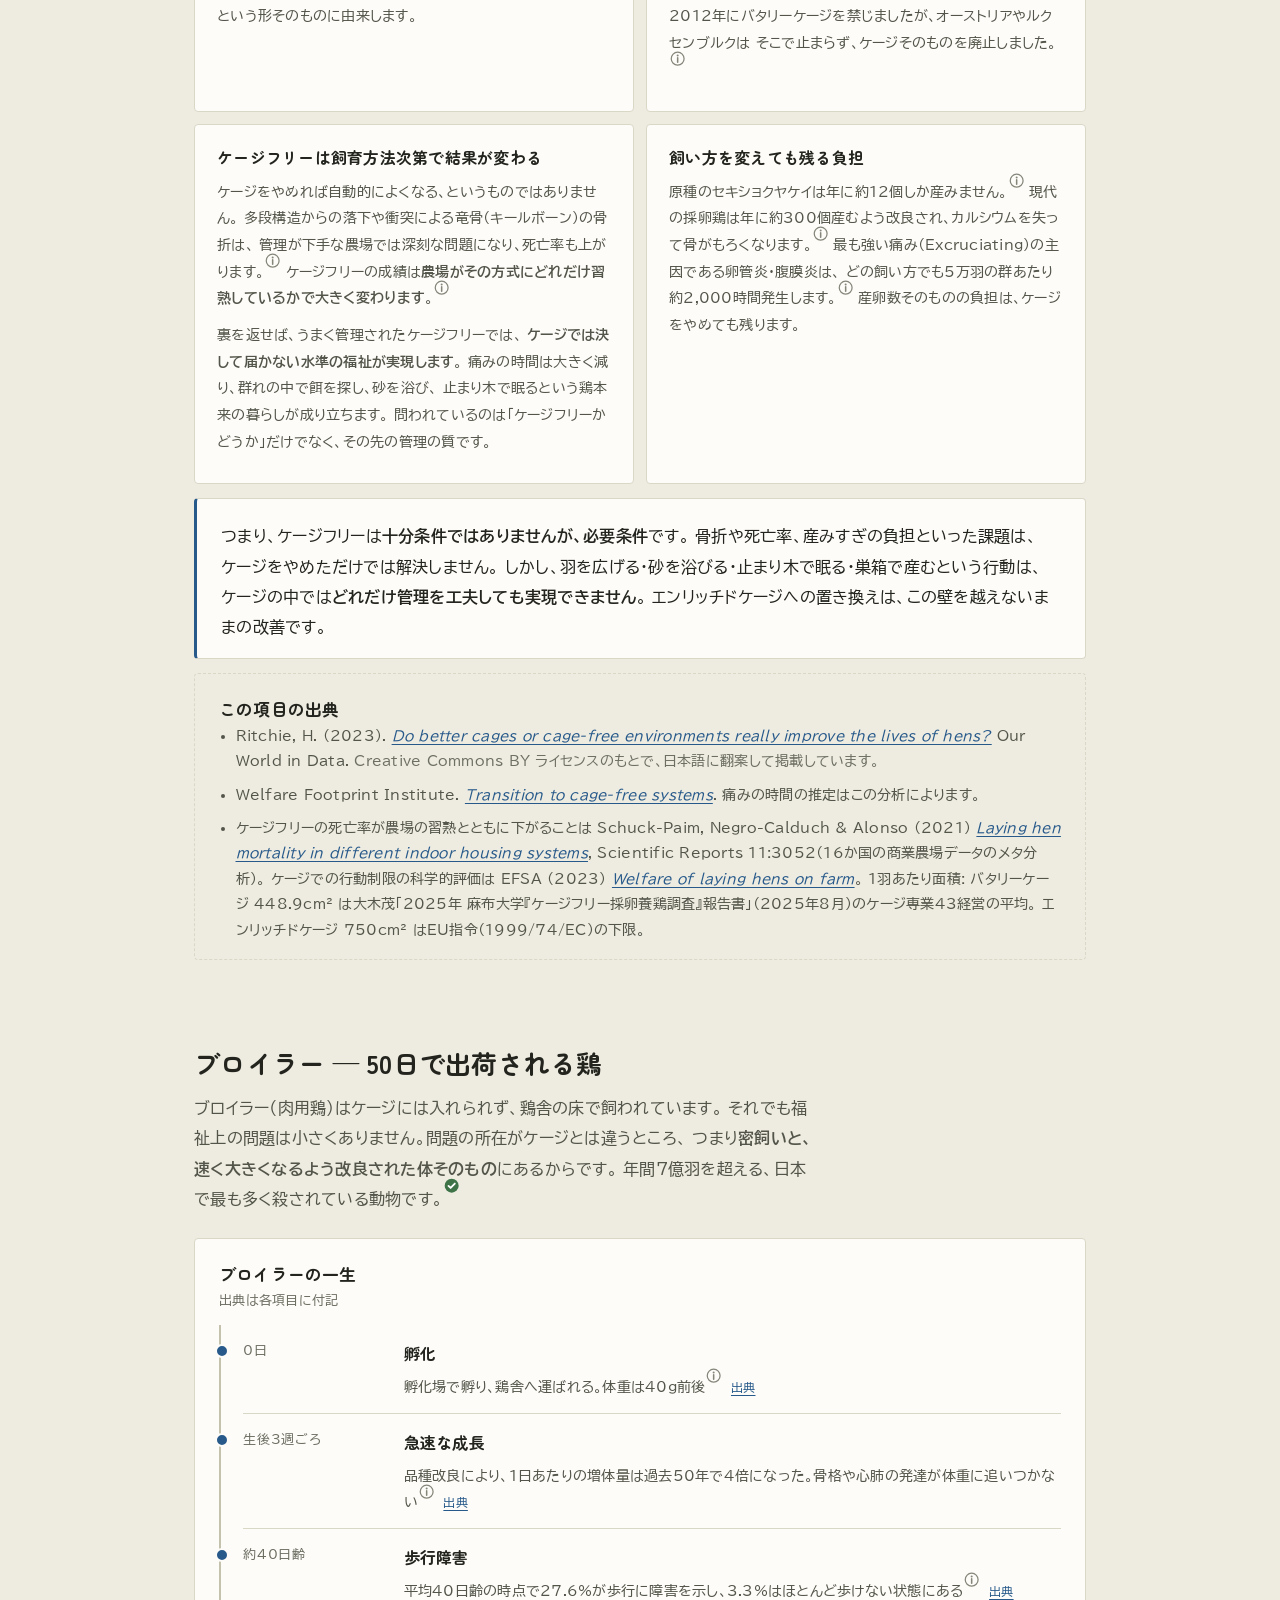
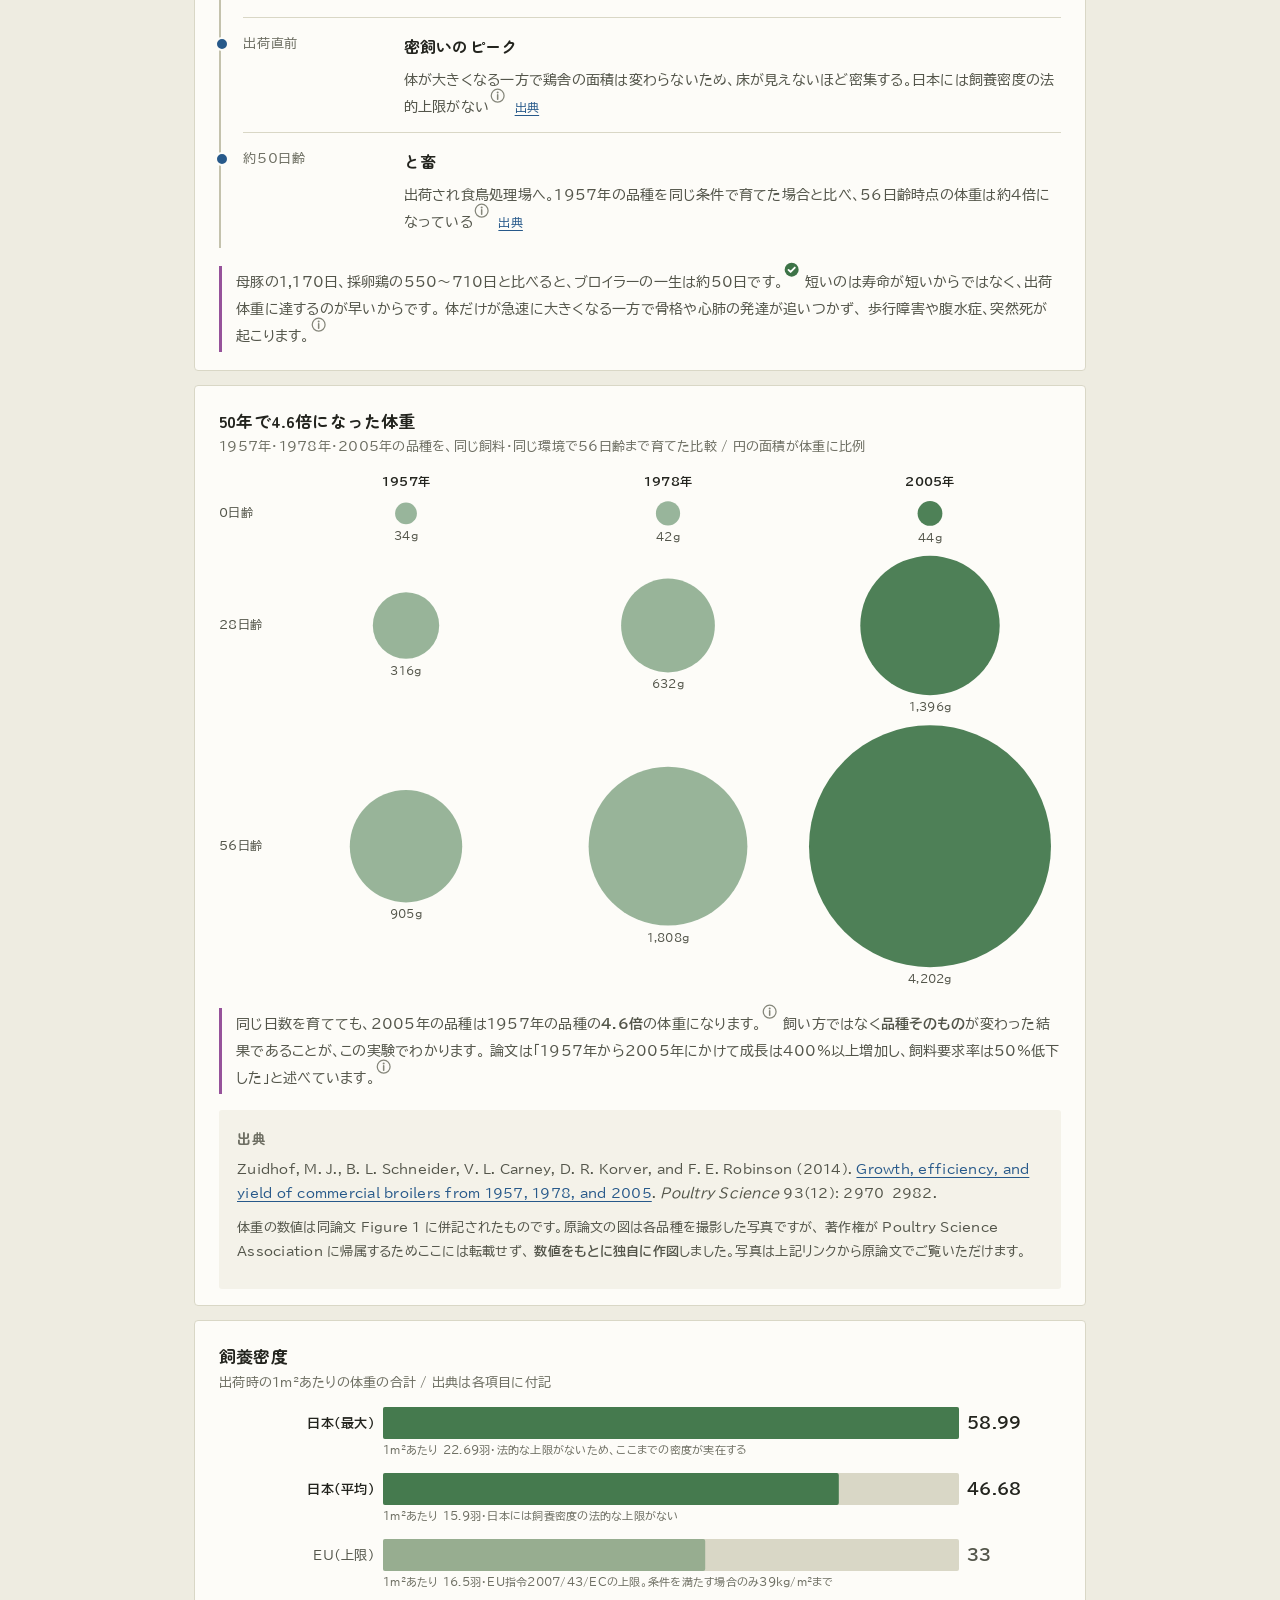
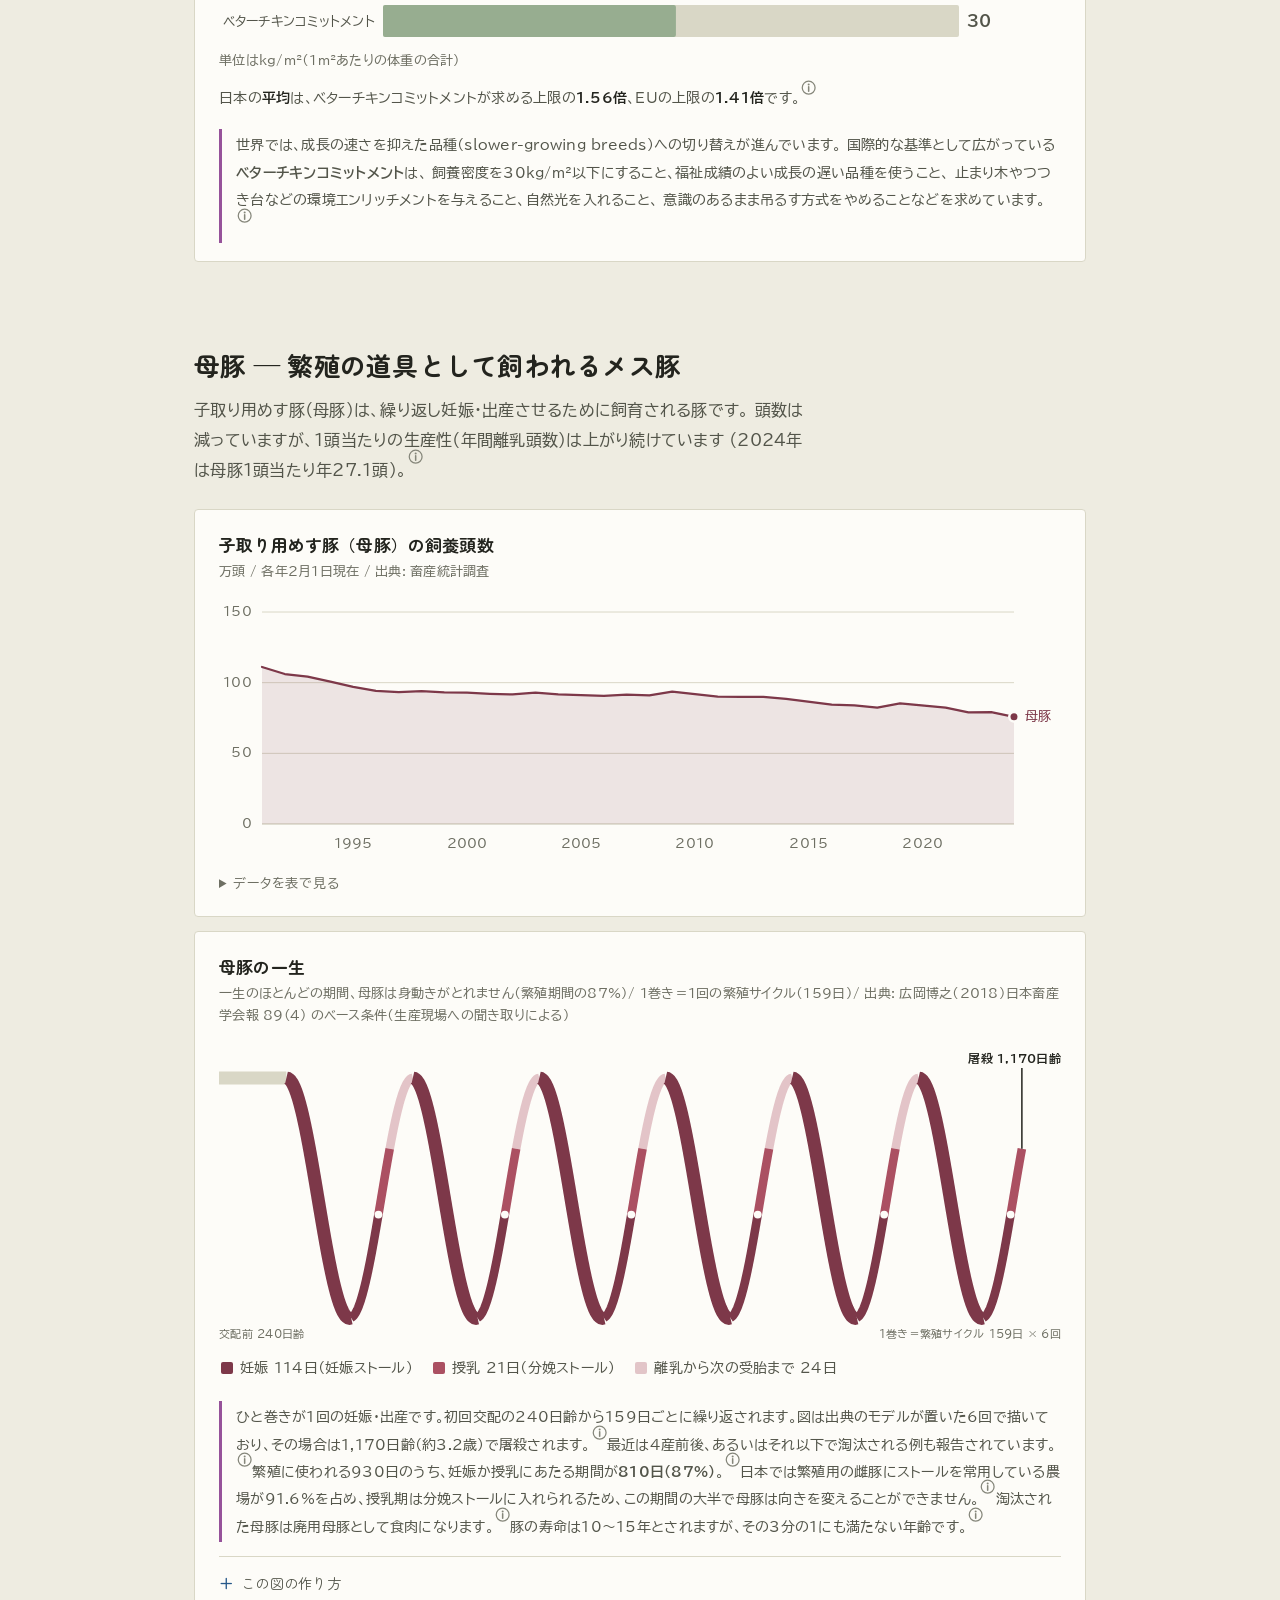
==== commit ea33d354: "サイトの記述に「人が出典と照合済みか」のマークを付ける ファクトチェックの進み具合が読者に見えるよう、文末の右上に小さなマークを置く。 緑のチェックは人が一次資料と照合済み、灰色の「i」はまだの記述。" ====
--- a/docs/index.html
+++ b/docs/index.html
@@ -42,6 +42,11 @@
     <div><dt>出典</dt><dd>農林水産省・総務省統計局（e-Stat）ほか</dd></div>
     <div><dt>更新</dt><dd id="meta-updated">—</dd></div>
   </dl>
+  <p class="fc-legend">
+    文末の<span class="fc-icon fc--ok" role="img" aria-label="緑のチェック"><svg viewBox="0 0 16 16" aria-hidden="true" focusable="false"><circle cx="8" cy="8" r="7.3"/><path d="M4.7 8.2l2.2 2.2 4.4-4.6"/></svg></span>は、人が一次資料と照らし合わせて確認した記述です。
+    <span class="fc-icon fc--wait" role="img" aria-label="灰色のi"><svg viewBox="0 0 16 16" aria-hidden="true" focusable="false"><circle cx="8" cy="8" r="6.7"/><circle class="dot" cx="8" cy="4.8" r="1.05"/><path d="M8 7.1v4.6"/></svg></span>は、出典は示しているものの、人による確認がまだの記述です。
+    マークを押すと、その記述の根拠と出典を表示します。
+  </p>
   <p class="notice" id="provisional-notice" hidden>
     <span class="notice-label">データについて</span>
     掲載している数値は政府統計の<strong>確報値</strong>です。確定値が未取得・未公表の年次は、
@@ -67,9 +72,9 @@
 
     <div class="prose">
       <p>
-        ブロイラーだけで年間7億羽を超えます。日本の人口の約6倍にあたる鶏が、
-        生後およそ50日で出荷されています。採卵鶏も卵を産む量が落ちる1〜2年で
-        「廃鶏」として処理され、卵を産まない雄のひよこは孵化直後に殺処分されます。
+        ブロイラーだけで年間7億羽を超えます。<sup class="fc" data-claim="c102"></sup>日本の人口の約6倍にあたる鶏が、
+        生後およそ50日で出荷されています。<sup class="fc" data-claim="c107"></sup>採卵鶏も卵を産む量が落ちる1〜2年で
+        「廃鶏」として処理され<sup class="fc" data-claim="c108"></sup>、卵を産まない雄のひよこは孵化直後に殺処分されます。<sup class="fc" data-claim="c104"></sup>
       </p>
       <p>
         年ごとの推移は、次の「飼育されている数」とおおむね連動します。
@@ -82,7 +87,7 @@
     <p class="desc">
       毎年2月1日時点で飼育されている数の推移です。灰色の破線は日本の総人口。
       採卵鶏（種鶏を除く成鶏めす）とブロイラーはそれぞれ1億羽を超え、
-      合計すると日本の人口の2倍以上の鶏が、常時飼育されています。
+      合計すると日本の人口の2倍以上の鶏が、常時飼育されています。<sup class="fc" data-claim="c111"></sup>
       豚は頭数が人口よりずっと小さく対比の意味が薄いため、単独のグラフで示します。
     </p>
     <div class="sheet">
@@ -134,10 +139,10 @@
       <p>
         参考までに、<strong>犬猫では1人当たりの上限が法令で定められています</strong>。
         犬猫を扱う動物取扱業者（第一種・第二種とも）が飼養できる頭数の上限は、
-        従業者1人当たり<strong>犬20頭（うち繁殖犬15頭）、猫30頭（うち繁殖猫25頭）</strong>です。
+        従業者1人当たり<strong>犬20頭（うち繁殖犬15頭）、猫30頭（うち繁殖猫25頭）</strong>です。<sup class="fc" data-claim="c132"></sup>
         環境省はその趣旨を「1人当たりの飼養保管頭数が多くなると、個体の飼養保管や
         施設の維持管理が行き届かない傾向があるため、清掃、給餌、健康チェック、運動、
-        触れ合い活動等の適切な飼養保管を行う時間を確保する必要がある」と説明しています。
+        触れ合い活動等の適切な飼養保管を行う時間を確保する必要がある」と説明しています。<sup class="fc" data-claim="c133"></sup>
         上の畜産動物の数字は、この考え方をあてはめれば桁が違うことになります。
       </p>
       <p class="fact-src">
@@ -161,16 +166,16 @@
   <section class="section" id="cagefree">
     <h2>採卵鶏 — ケージという飼い方</h2>
     <p class="desc">
-      「飼育されている数」で見た採卵鶏1億2,973万羽が、どんな飼い方をされているか。
+      「飼育されている数」で見た採卵鶏1億2,973万羽<sup class="fc" data-claim="c112"></sup>が、どんな飼い方をされているか。
       ケージを使わない飼育（平飼い・エイビアリー・放牧）は、
       アニマルライツセンターが農場を1件ずつ積み上げた2025年の調査で
-      192万4,435羽、全体の1.48%でした。残りはすべてケージの中にいます。
+      192万4,435羽、全体の1.48%でした。<sup class="fc" data-claim="c201"></sup>残りはすべてケージの中にいます。
     </p>
     <p class="desc">
       ケージには、日本で主流のバタリーケージのほかに、巣箱や止まり木をつけた
       「エンリッチドケージ」もあります。ただし、どちらのケージであっても、
       鶏が羽を広げる・砂浴びをする・止まり木で眠るといった行動は、
-      面積と構造の制約から<strong>原理的にとれません</strong>。
+      面積と構造の制約から<strong>原理的にとれません</strong>。<sup class="fc" data-claim="c228"></sup>
       これらを可能にする方法は、ケージをやめること以外にありません。
       以下、順に数字で見ていきます。
     </p>
@@ -196,7 +201,7 @@
           多段構造のぶん単層の平飼いより多くの羽数を収容でき、
           大規模なケージフリー生産の中心的な方式とされています。
           一方で、段差からの落下や衝突による竜骨（キールボーン）の骨折が
-          最大の課題として指摘されています。
+          最大の課題として指摘されています。<sup class="fc" data-claim="c223"></sup>
         </p>
       </details>
 
@@ -206,14 +211,14 @@
           政府統計にケージフリーの系列がないため、確定値が存在しません。
           麻布大学の大木茂教授は報告書の冒頭で
           「基本的数値に関し、専門家間で評価が定まっていないことは、大きな問題である」
-          と指摘しています。
+          と指摘しています。<sup class="fc" data-claim=""></sup>
         </p>
         <div id="cagefree-estimates"></div>
         <p>
           このサイトでは、農場を1件ずつ積み上げて数えたアニマルライツセンターの調査を主に据えました。
           同調査は、ケージフリーの鶏群があると分かっていながら連絡がつかず確認できなかった農場が
-          31件あるため、1.48%は<strong>最低値</strong>だとしています。
-          なお同調査では、各農場が増やす予定と回答した33万295羽を含めると1.74%になります。
+          31件あるため、1.48%は<strong>最低値</strong>だとしています。<sup class="fc" data-claim="c202"></sup>
+          なお同調査では、各農場が増やす予定と回答した33万295羽を含めると1.74%になります。<sup class="fc" data-claim="c203"></sup>
         </p>
       </details>
     </div>
@@ -224,9 +229,9 @@
       <p class="sub">日本の一般的なケージ飼育の場合 / 出典は各項目に付記</p>
       <div class="timeline" id="chart-hen-life"></div>
       <p class="species-note">
-        産卵率が落ちると、多くの経営では1年半ほどで廃鶏にします。
+        産卵率が落ちると、多くの経営では1年半ほどで廃鶏にします。<sup class="fc" data-claim="c235"></sup>
         一方、餌を絞るなどして強制的に換羽させる<strong>誘導換羽</strong>を行えば産卵率が回復するため、
-        さらに約151日長く飼われます。飼養期間の長短は、鶏の状態ではなく
+        さらに約151日長く飼われます。<sup class="fc" data-claim="c234 c236"></sup>飼養期間の長短は、鶏の状態ではなく
         この処置を行うかどうかで決まっています。
       </p>
     </div>
@@ -237,9 +242,9 @@
       <p class="sub" id="cfworld-sub">羽数ベースのケージフリー割合</p>
       <div class="chart" id="chart-cagefree-world"></div>
       <p class="species-note">
-        オーストリア・スイス・ドイツ・スウェーデンはすでにほぼ全量がケージフリーです。
-        EUは2012年に従来型（バタリー）ケージを禁止し、いくつかの国はさらにケージそのものを廃止しました。
-        アメリカも州法と企業の調達方針の変更で45%まで進んでいます。
+        オーストリア・スイス・ドイツ・スウェーデンはすでにほぼ全量がケージフリーです。<sup class="fc" data-claim="c208"></sup>
+        EUは2012年に従来型（バタリー）ケージを禁止し、いくつかの国はさらにケージそのものを廃止しました。<sup class="fc" data-claim="c222"></sup>
+        アメリカも州法と企業の調達方針の変更で45%まで進んでいます。<sup class="fc" data-claim="c210 c249"></sup>
         なおこれは<strong>商業養鶏を数えた数字</strong>で、庭先養鶏の多い国（インドなど）は実際より低く出ます。
       </p>
 
@@ -255,13 +260,13 @@
           インドが0%と表示されるのは、商業養鶏場のほとんどがバタリーケージだという意味であって、
           <strong>インドにケージフリーの鶏がいないという意味ではありません</strong>。
           インドの2022〜23年度の鶏卵生産1,383.8億個のうち、
-          <strong>202.0億個（14.6%）は庭先養鶏</strong>によるものです。
+          <strong>202.0億個（14.6%）は庭先養鶏</strong>によるものです。<sup class="fc" data-claim="c212"></sup>
           庭先養鶏は1羽当たりの産卵数が商業鶏よりずっと少ないため、
           羽数で見た割合は、この14.6%よりさらに大きくなります。
         </p>
         <p>
           また、EU加盟国・イギリス・アメリカ以外の値は参照年が2013〜2018年と古く、
-          その後の変化が反映されていません。日本を含め、国どうしを比べるときは年の違いに注意してください。
+          その後の変化が反映されていません。<sup class="fc" data-claim="c211"></sup>日本を含め、国どうしを比べるときは年の違いに注意してください。
         </p>
       </details>
 
@@ -270,12 +275,11 @@
         <p>
           韓国の値は政府統計です。農林畜産検疫本部が毎年公表する動物福祉畜産農場の認証状況で、
           2024年末時点の認証産卵鶏は<strong>5,797千羽、国内の全産卵鶏の7.5%</strong>とされています
-          （2022年末は4,519千羽・6.1%）。
-        </p>
-        <p>
-          韓国の動物福祉畜産農場認証は、<strong>産卵鶏を閉鎖型ケージに入れたまま飼うことを認めていません</strong>
-          （多段式のエイビアリーは認められます。ワクチン接種など獣医学的な措置のための一時的な収容は例外です）。
-          飼育密度は床面積1m²当たり成鶏9羽以下と定められています。
+          （2022年末は4,519千羽・6.1%）。<sup class="fc" data-claim="c261"></sup>
+        </p>
+        <p>
+          韓国の動物福祉畜産農場認証は、<strong>産卵鶏のケージ飼育を認めていません</strong>。
+          認証鶏舎は平飼いか放し飼いに限られ、飼育密度も1m²当たり7〜9羽までと定められています。<sup class="fc" data-claim="c262"></sup>
           したがって認証された羽数は、そのままケージフリーの羽数として読めます。
         </p>
         <p>
@@ -284,12 +288,10 @@
           それでも日本のケージフリー率（アニマルライツセンターの調査で1.48%）の5倍にあたります。
         </p>
         <p>
-          韓国では<strong>2018年8月23日</strong>から、卵の殻に飼育環境を示す番号を
-          印字することが義務づけられています（2019年2月23日からは産卵日も）。
-          1が放し飼い、2が鶏舎内の平飼い、3が改善型ケージ、4が従来型ケージです。
-          動物福祉認証を取得しうるのは1・2の飼い方ですが、1・2であれば自動的に
-          認証されるわけではなく、別途認証基準を満たす必要があります。
-          消費者が買う前に飼い方を確認できる仕組みで、日本にはこれに当たる表示制度がありません。
+          韓国では2018年8月から、卵の殻に飼育環境を示す番号を印字する制度が始まっています。<sup class="fc" data-claim="c264"></sup>
+          1が放し飼い、2が平飼い、3が改良ケージ、4が従来型ケージで、
+          動物福祉認証を取れるのは1と2の飼い方に限られます。消費者が買う前に飼い方を確認できる仕組みで、
+          日本にはこれに当たる表示制度がありません。<sup class="fc" data-claim=""></sup>
         </p>
       </details>
 
@@ -301,16 +303,19 @@
           表ビューでは国ごとにどれに当たるかを示しています。
         </p>
         <ul>
-          <li><strong>EU加盟国</strong> — 欧州委員会「Laying hens by way of keeping」。加盟国が実施規則 (EU) 2017/1185 にもとづき報告した飼養方式別の羽数</li>
-          <li><strong>イギリス</strong> — Defra「UK egg statistics」。包装施設への四半期調査から推計</li>
-          <li><strong>アメリカ</strong> — USDA「Egg Markets Overview」</li>
-          <li><strong>その他の国</strong> — Welfare Footprint Institute「Global hen inventory」（2022年）。各国統計と業界資料をまとめたもの</li>
+          <li><strong>EU加盟国</strong> — 欧州委員会「Laying hens by way of keeping」。加盟国が実施規則 (EU) 2017/1185 にもとづき報告した飼養方式別の羽数<sup class="fc" data-claim="c208"></sup></li>
+          <li><strong>イギリス</strong> — Defra「UK egg statistics」。包装施設への四半期調査から推計<sup class="fc" data-claim="c209"></sup></li>
+          <li><strong>アメリカ</strong> — USDA「Egg Markets Overview」<sup class="fc" data-claim="c210"></sup></li>
+          <li><strong>その他の国</strong> — Welfare Footprint Institute「Global hen inventory」（2022年）。各国統計と業界資料をまとめたもの</li><sup class="fc" data-claim="c211"></sup>
           <li><strong>日本</strong> — アニマルライツセンター「<a href="https://arcj.org/issues/farm-animals/layer-chicken/cagefreesurvey2025/">ケージフリー羽数調査</a>」（2025年）。この項目のみ他国と出典が異なります</li>
-          <li><strong>韓国</strong> — 農林畜産検疫本部「<a href="https://www.qia.go.kr/viewwebQiaCom.do?id=66055&amp;type=7_depart">2024년 동물복지 축산농장 인증 현황</a>」（2024年12月31日現在）。動物福祉認証農場の産卵鶏羽数で、同認証はケージ飼育を認めていません</li>
+          <li><strong>韓国</strong> — 農林畜産検疫本部「<a href="https://www.apqa.go.kr/viewwebQiaCom.do?id=66055&amp;type=7_depart">2024년 동물복지 축산농장 인증 현황</a>」（2024年12月31日現在）。動物福祉認証農場の産卵鶏羽数で、同認証はケージ飼育を認めていません</li>
           <li>収集・整形 — Our World in Data「<a href="https://ourworldindata.org/grapher/eggs-cage-free">Share of egg-laying hens in cage-free systems</a>」（CC BY、2026年6月11日更新版）</li>
-          <li>インドの庭先養鶏の数値 — Rokade et al. (2024)
+          <li>インドの庭先養鶏の数値 — Kuppan et al. (2024)
+            <a href="https://ageconsearch.umn.edu/record/368028/files/Kuppan4262024AJAEES119459.pdf#page=2"><em>Growth Dynamics and Export Potential of India’s Poultry Sector</em></a>,
+            Asian Journal of Agricultural Extension, Economics &amp; Sociology（インド政府畜産・酪農局 Basic Animal Husbandry Statistics 2023 による）。
+            インドの商業養鶏については Rokade et al. (2024)
             <a href="https://www.frontiersin.org/journals/veterinary-science/articles/10.3389/fvets.2024.1442580/full"><em>The cage-free egg sector: perspectives of Indian poultry producers</em></a>,
-            Frontiers in Veterinary Science（インド政府畜産・酪農省の統計による）</li>
+            Frontiers in Veterinary Science</li>
         </ul>
       </div>
     </div>
@@ -404,15 +409,15 @@
       <p class="sub">実際の面積比で描いています / 破線の枠はA4用紙（623.7cm²）</p>
       <div class="chart" id="chart-space"></div>
       <p class="species-note">
-        日本の採卵鶏の大半がいるバタリーケージは、A4用紙1枚より狭い面積です。
+        日本の採卵鶏の大半がいるバタリーケージは、A4用紙1枚より狭い面積です。<sup class="fc" data-claim="c214 c215"></sup>
         EUが2012年以降に認めているエンリッチドケージ（巣箱・止まり木・砂浴び場をつけたケージ）でも
-        1羽750cm²で、A4より2割ほど広いだけです。
+        1羽750cm²で、A4より2割ほど広いだけです。<sup class="fc" data-claim="c215 c216"></sup>
       </p>
       <p class="species-note species-note--plain">
         <strong>448.9cm²はあくまで平均です。</strong>個々の農場ではもっと狭い例があります。
-        国内最大手の養鶏場で実測された値は<strong>285cm²</strong>、
+        国内最大手の養鶏場で実測された値は<strong>285cm²</strong><sup class="fc" data-claim="c225"></sup>、
         <a href="https://arcj.org/inside-the-cage/">Inside the Cage</a>で内部告発者が
-        実際に測った値は最も狭いところで<strong>277cm²</strong>でした。
+        実際に測った値は最も狭いところで<strong>277cm²</strong>でした。<sup class="fc" data-claim="c224"></sup>
         A4用紙の半分にも満たない広さで、平均の6割ほどしかありません。
       </p>
       <p class="species-note species-note--plain">
@@ -433,8 +438,8 @@
         従来型ケージからケージフリーのエイビアリーに移すと、1羽の産卵期間あたり、
         身動きが取れないほどの痛み（Disabling）を少なくとも275時間、
         はっきり苦痛な痛み（Hurtful）を2,313時間、
-        気になる程度の痛み（Annoying）を4,645時間減らせると推定されています。
-        エンリッチドケージと比べても、Hurtful が1,410時間、Annoying が4,065時間減ります。
+        気になる程度の痛み（Annoying）を4,645時間減らせると推定されています。<sup class="fc" data-claim="c217"></sup>
+        エンリッチドケージと比べても、Hurtful が1,410時間、Annoying が4,065時間減ります。<sup class="fc" data-claim="c218"></sup>
       </p>
     </div>
 
@@ -444,7 +449,7 @@
         <p>
           羽を左右に広げる、砂を浴びて羽の寄生虫を落とす、止まり木の上で眠る、
           暗がりの巣箱にこもって卵を産む。いずれも鶏が強い欲求を持つ行動ですが、
-          <strong>ケージの中では面積と構造の制約からとれません</strong>。
+          <strong>ケージの中では面積と構造の制約からとれません</strong>。<sup class="fc" data-claim="c228"></sup>
           これは管理の巧拙の問題ではなく、ケージという形そのものに由来します。
         </p>
       </div>
@@ -455,7 +460,7 @@
           しかし1羽750cm²はA4用紙より2割広いだけで、羽ばたきや砂浴びには届きません。
           痛みの削減幅も、ケージフリーに移した場合に比べるとかなり小さいままです。
           EUは2012年にバタリーケージを禁じましたが、オーストリアやルクセンブルクは
-          そこで止まらず、ケージそのものを廃止しました。
+          そこで止まらず、ケージそのものを廃止しました。<sup class="fc" data-claim="c222"></sup>
         </p>
       </div>
       <div class="fact">
@@ -463,8 +468,8 @@
         <p>
           ケージをやめれば自動的によくなる、というものではありません。
           多段構造からの落下や衝突による竜骨（キールボーン）の骨折は、
-          管理が下手な農場では深刻な問題になり、死亡率も上がります。
-          ケージフリーの成績は<strong>農場がその方式にどれだけ習熟しているかで大きく変わります</strong>。
+          管理が下手な農場では深刻な問題になり、死亡率も上がります。<sup class="fc" data-claim="c223"></sup>
+          ケージフリーの成績は<strong>農場がその方式にどれだけ習熟しているかで大きく変わります</strong>。<sup class="fc" data-claim="c230"></sup>
         </p>
         <p>
           裏を返せば、うまく管理されたケージフリーでは、
@@ -477,10 +482,10 @@
       <div class="fact">
         <h3>飼い方を変えても残る負担</h3>
         <p>
-          原種のセキショクヤケイは年に約12個しか産みません。
-          現代の採卵鶏は年に約300個産むよう改良され、カルシウムを失って骨がもろくなります。
+          原種のセキショクヤケイは年に約12個しか産みません。<sup class="fc" data-claim="c221"></sup>
+          現代の採卵鶏は年に約300個産むよう改良され、カルシウムを失って骨がもろくなります。<sup class="fc" data-claim="c221 c229"></sup>
           最も強い痛み（Excruciating）の主因である卵管炎・腹膜炎は、
-          どの飼い方でも5万羽の群あたり約2,000時間発生します。
+          どの飼い方でも5万羽の群あたり約2,000時間発生します。<sup class="fc" data-claim="c220"></sup>
           産卵数そのものの負担は、ケージをやめても残ります。
         </p>
       </div>
@@ -530,7 +535,7 @@
       ブロイラー（肉用鶏）はケージには入れられず、鶏舎の床で飼われています。
       それでも福祉上の問題は小さくありません。問題の所在がケージとは違うところ、
       つまり<strong>密飼いと、速く大きくなるよう改良された体そのもの</strong>にあるからです。
-      年間7億羽を超える、日本で最も多く殺されている動物です。
+      年間7億羽を超える、日本で最も多く殺されている動物です。<sup class="fc" data-claim="c102"></sup>
     </p>
 
     <div class="sheet">
@@ -538,10 +543,10 @@
       <p class="sub">出典は各項目に付記</p>
       <div class="timeline" id="chart-broiler-life"></div>
       <p class="species-note">
-        母豚の1,170日、採卵鶏の550〜710日と比べると、ブロイラーの一生は約50日です。
+        母豚の1,170日、採卵鶏の550〜710日と比べると、ブロイラーの一生は約50日です。<sup class="fc" data-claim="c107"></sup>
         短いのは寿命が短いからではなく、出荷体重に達するのが早いからです。
         体だけが急速に大きくなる一方で骨格や心肺の発達が追いつかず、
-        歩行障害や腹水症、突然死が起こります。
+        歩行障害や腹水症、突然死が起こります。<sup class="fc" data-claim="c247"></sup>
       </p>
     </div>
 
@@ -550,9 +555,9 @@
       <p class="sub">1957年・1978年・2005年の品種を、同じ飼料・同じ環境で56日齢まで育てた比較 / 円の面積が体重に比例</p>
       <div class="chart" id="chart-broiler-growth"></div>
       <p class="species-note">
-        同じ日数を育てても、2005年の品種は1957年の品種の<strong>4.6倍</strong>の体重になります。
+        同じ日数を育てても、2005年の品種は1957年の品種の<strong>4.6倍</strong>の体重になります。<sup class="fc" data-claim="c245"></sup>
         飼い方ではなく<strong>品種そのもの</strong>が変わった結果であることが、この実験でわかります。
-        論文は「1957年から2005年にかけて成長は400%以上増加し、飼料要求率は50%低下した」と述べています。
+        論文は「1957年から2005年にかけて成長は400%以上増加し、飼料要求率は50%低下した」と述べています。<sup class="fc" data-claim="c246"></sup>
       </p>
       <div class="srcbox">
         <h4>出典</h4>
@@ -578,7 +583,7 @@
         国際的な基準として広がっている<strong>ベターチキンコミットメント</strong>は、
         飼養密度を30kg/m²以下にすること、福祉成績のよい成長の遅い品種を使うこと、
         止まり木やつつき台などの環境エンリッチメントを与えること、自然光を入れること、
-        意識のあるまま吊るす方式をやめることなどを求めています。
+        意識のあるまま吊るす方式をやめることなどを求めています。<sup class="fc" data-claim="c405"></sup>
       </p>
     </div>
   </section>
@@ -588,7 +593,7 @@
     <p class="desc">
       子取り用めす豚（母豚）は、繰り返し妊娠・出産させるために飼育される豚です。
       頭数は減っていますが、1頭当たりの生産性（年間離乳頭数）は上がり続けています
-      （2024年は母豚1頭当たり年27.1頭）。
+      （2024年は母豚1頭当たり年27.1頭）。<sup class="fc" data-claim="c308"></sup>
     </p>
     <div class="sheet">
       <h3>子取り用めす豚（母豚）の飼養頭数</h3>
@@ -607,7 +612,7 @@
         <p>
           <strong>繁殖回数の6回は、出典のモデルが置いた条件です。</strong>
           実際に何産で淘汰されるかは農場によって幅があり、
-          最近は<strong>4産前後、あるいはそれ以下</strong>で淘汰される例も報告されています。
+          最近は<strong>4産前後、あるいはそれ以下</strong>で淘汰される例も報告されています。<sup class="fc" data-claim="c307"></sup>
           産次が少ないほど屠殺される日齢は早くなり、4産なら約2.3歳、3産なら約1.9歳です。
           国内の平均産次を集計した公的統計は見当たらないため、
           図は出典のベース条件のまま描いています。1巻きあたりの妊娠・授乳の比率は
@@ -623,8 +628,8 @@
           広岡博之「ブタの繁殖肥育一貫生産に関するシミュレーションモデルの開発」
           （日本畜産学会報 89(4): 415-421, 2018）の表1に示された、
           国内の生産現場への聞き取りをもとにしたベース条件を使っています。
-          初回交配240日齢、妊娠期間114日、授乳期間21日、分娩間隔159日、繁殖サイクル6回。
-          淘汰される日齢は同論文の式(1)から1,170日と計算されます。
+          初回交配240日齢、妊娠期間114日、授乳期間21日、分娩間隔159日、繁殖サイクル6回。<sup class="fc" data-claim="c301"></sup>
+          淘汰される日齢は同論文の式(1)から1,170日と計算されます。<sup class="fc" data-claim="c302"></sup>
         </p>
         <p>
           この論文は生産性と収益を予測するモデルであり、ストールの使用については述べていません。
@@ -637,9 +642,9 @@
     <div class="grid-2">
       <div class="fact">
         <h3><span class="key" style="background:var(--sows)"></span>妊娠ストール — 農場の91.6%</h3>
-        <p>繁殖用の雌豚にストールを常用している農場は<strong>91.6%</strong>です（2018年調査）。
-        母豚は方向転換もできない幅約60cmの檻に入れられます。
-        EUでは、交配から4週間後〜出産予定の1週間前は群れで飼うことが義務づけられ、この間の妊娠ストール使用が禁止されています。</p>
+        <p>繁殖用の雌豚にストールを常用している農場は<strong>91.6%</strong>です（2018年調査）。<sup class="fc" data-claim="c303"></sup>
+        母豚は方向転換もできない幅約60cmの檻に入れられます。<sup class="fc" data-claim="c304"></sup>
+        EUでは、交配から4週間後〜出産予定の1週間前は群れで飼うことが義務づけられ、この間の妊娠ストール使用が禁止されています。<sup class="fc" data-claim="c305"></sup></p>
         <p class="fact-src">日本養豚協会「平成30年度 養豚農業実態調査報告書」表80 / EU指令 2008/120/EC /
         寸法は畜産技術協会「豚の飼養管理指針」第3版（60cm×180cm以上を確保）</p>
       </div>
@@ -647,9 +652,9 @@
         <h3><span class="key" style="background:var(--pigs)"></span>分娩ストール — 出産と授乳の間</h3>
         <p>出産の直前から離乳までの間、母豚は分娩ストール（分娩柵）に入れられます。
         豚は本来、出産前に草や藁を集めて巣をつくる強い行動欲求を持ちますが、
-        この中ではそれがまったくできません。前後にも横にも動けず、
+        この中ではそれがまったくできません。<sup class="fc" data-claim="c309"></sup>前後にも横にも動けず、
         立ち上がるか伏せるかを繰り返すだけの状態で出産と授乳の期間を過ごします。
-        子豚の圧死を防ぐためという説明がなされますが、
+        子豚の圧死を防ぐためという説明がなされます<sup class="fc" data-claim="c311"></sup>が、
         母豚の側に生じる制約はこれほど大きなものです。</p>
         <p class="fact-src">授乳期間は上図のとおり1回あたり21日</p>
       </div>
@@ -672,7 +677,7 @@
         </p>
         <p>
           国内の卵は農場からGPセンター（Grading and Packing Center＝洗卵選別包装施設）へ運ばれ、
-          洗浄・次亜塩素酸ナトリウムなどによる消毒・乾燥・検卵・格付・包装という工程を通ります。
+          洗浄・次亜塩素酸ナトリウムなどによる消毒・乾燥・検卵・格付・包装という工程を通ります。<sup class="fc" data-claim="c402"></sup>
           あわせて出荷後の温度管理と、賞味期限表示（生食できる期間の表示）が組み合わされています。
           これらはすべて<strong>採卵後の工程</strong>であり、ケージかケージフリーかとは関係がありません。
         </p>
@@ -680,14 +685,14 @@
           農場側の対策としては、サルモネラ（SE・ST）の不活化ワクチンがあります。
           ただし<strong>義務ではありません</strong>。農林水産省の手引きは
           「サルモネラ不活化ワクチンの使用を検討しましょう」という書き方で、
-          「ワクチンだけで発生を完全に防ぐことはできません」とも述べています。
+          「ワクチンだけで発生を完全に防ぐことはできません」とも述べています。<sup class="fc" data-claim="c408"></sup>
           対象は種鶏と採卵鶏で、これも<strong>鶏に対する対策であって、
           ケージかケージフリーかで変わるものではありません</strong>。
         </p>
         <p>
           産卵場所についても、ケージフリーが不衛生になるとは限りません。
           エイビアリーや平飼いでは、鶏を巣箱（ネストボックス）で産卵するよう慣らし、
-          産まれた卵が傾斜で転がり出てベルトコンベアで自動回収される仕組みが標準です。
+          産まれた卵が傾斜で転がり出てベルトコンベアで自動回収される仕組みが標準です。<sup class="fc" data-claim="c403"></sup>
           床に産み落とされる卵（巣外卵）をどう減らすかは技術的な課題として実際に挙げられており、
           巣箱の配置や照明、若鶏のうちの慣らし方で管理されます。
         </p>
@@ -696,7 +701,7 @@
           <strong>卵そのものの表示と取り扱い</strong>に関する要件です。
           賞味期限（生で食べられる期間）、期限を過ぎたら加熱する旨、10℃以下での保存が望ましい旨の表示と、
           採卵した施設をたどれる記録の作成。液卵にはサルモネラ陰性などの成分規格もありますが、
-          これも卵に対する基準です。<strong>いずれにも鶏の飼い方は出てきません。</strong>
+          これも卵に対する基準です。<strong>いずれにも鶏の飼い方は出てきません。</strong><sup class="fc" data-claim="c401"></sup>
           国内で流通している平飼いや放牧の卵も、ケージの卵と同じGPセンターの工程を通り、
           同じ基準を満たしたうえで賞味期限を表示して売られています。
           ケージフリーが増えたからといって、生卵が食べられなくなる筋道はありません。
@@ -727,10 +732,10 @@
         </p>
         <p>
           ひとつは<strong>密飼い</strong>です。出荷直前には1m²あたり十数羽という状態になり、
-          床が見えないほど密集します。もうひとつは<strong>品種改良</strong>です。
+          床が見えないほど密集します。<sup class="fc" data-claim="c404"></sup>もうひとつは<strong>品種改良</strong>です。
           ブロイラーは短期間で大きくなるよう改良され続けた結果、
-          生後およそ50日で出荷体重に達します。骨格や心肺の成長が体重に追いつかず、
-          脚の変形や歩行困難、腹水症、突然死などが起こります。
+          生後およそ50日で出荷体重に達します。<sup class="fc" data-claim="c107"></sup>骨格や心肺の成長が体重に追いつかず、
+          脚の変形や歩行困難、腹水症、突然死などが起こります。<sup class="fc" data-claim="c247"></sup>
           これは飼い方ではなく、鶏そのものの作られ方に由来する問題です。
         </p>
         <p>
@@ -740,8 +745,8 @@
           国際的な基準として広がっているのが<strong>ベターチキンコミットメント（Better Chicken Commitment）</strong>で、
           飼養密度を30kg/m²以下にすること、福祉成績のよい成長の遅い品種を使うこと、
           止まり木やつつき台などの環境エンリッチメントを与えること、自然光を入れること、
-          意識のあるまま吊るす方式をやめること、などを求めています。
-          欧米では多数の企業が達成期限を定めて表明しています。
+          意識のあるまま吊るす方式をやめること、などを求めています。<sup class="fc" data-claim="c405 c406"></sup>
+          欧米では多数の企業が達成期限を定めて表明しています。<sup class="fc" data-claim="c248"></sup>
         </p>
         <p class="qa-src">
           出典: <a href="https://betterchickencommitment.com/">Better Chicken Commitment</a>（Open Wing Alliance）、企業の表明は <a href="https://chickenwatch.org/">Chicken Watch</a>。
@@ -762,10 +767,10 @@
         <p>
           <strong>妊娠ストール</strong>（妊娠豚用ストール）は、交配してから出産する直前までの
           妊娠期間に使われます。幅はおよそ60cmで、母豚は立つか伏せるかしかできず、
-          向きを変えることもできません。目的は、群れで飼ったときの争いを避けることと、
-          1頭ずつ餌の量を管理することです。
-          EUでは、交配から4週間後から出産予定の1週間前までは群れで飼うことが義務づけられており、この間の使用が禁止されています。
-          日本では、繁殖用の雌豚にストールを常用している農場が91.6%を占めています（2018年調査）。
+          向きを変えることもできません。<sup class="fc" data-claim="c304"></sup>目的は、群れで飼ったときの争いを避けることと、
+          1頭ずつ餌の量を管理することです。<sup class="fc" data-claim="c310"></sup>
+          EUでは、交配から4週間後から出産予定の1週間前までは群れで飼うことが義務づけられており、この間の使用が禁止されています。<sup class="fc" data-claim="c305"></sup>
+          日本では、繁殖用の雌豚にストールを常用している農場が91.6%を占めています（2018年調査）。<sup class="fc" data-claim="c303"></sup>
         </p>
         <p class="qa-caveat">
           この91.6%は<strong>農場の割合であって、母豚の割合ではありません</strong>。
@@ -773,14 +778,14 @@
           1〜19頭の小規模層で群飼育の割合が最も高いとされています。
           大きい農場ほどストールを使う傾向があるため、
           <strong>母豚の頭数で数えれば91.6%より高くなる</strong>と考えられますが、
-          頭数ベースで集計した統計は見当たりません。
+          頭数ベースで集計した統計は見当たりません。<sup class="fc" data-claim="c306"></sup>
         </p>
         <p>
           <strong>分娩ストール</strong>（分娩柵、ファローイングクレート）は、
           出産の直前から子豚の離乳までの間に使われます。
-          母豚が寝返りを打って子豚を圧死させるのを防ぐのが目的で、
+          母豚が寝返りを打って子豚を圧死させるのを防ぐのが目的で、<sup class="fc" data-claim="c311"></sup>
           母豚の空間と子豚の空間が柵で仕切られています。
-          母豚は本来、出産前に巣をつくる強い行動欲求を持ちますが、この中ではそれができません。
+          母豚は本来、出産前に巣をつくる強い行動欲求を持ちますが、この中ではそれができません。<sup class="fc" data-claim="c309"></sup>
         </p>
         <p>
           上の「母豚の一生」の図では、妊娠期間（1回あたり114日）と授乳期間（同21日）を
@@ -822,7 +827,7 @@
       <li>ブロイラーの出荷日齢・採卵鶏の初産日齢: 農林水産省「<a href="https://www.maff.go.jp/j/chikusan/sinko/lin/l_katiku/attach/pdf/niwatori-6.pdf">鶏の改良増殖をめぐる情勢</a>」（令和元年7月）。成鶏舎への移動時期はゲン・コーポレーション「<a href="https://www.ghen.co.jp/pdf/01-julia.pdf">ジュリア コマーシャル鶏飼養管理ガイド</a>」。初生ひなの体重は Zuidhof et al. (2014) の0日齢体重。</li>
       <li>母豚の繁殖成績: 日本養豚協会「<a href="https://jppa.biz/zius/wp-content/uploads/2025/03/2024%E5%B9%B4%E5%BA%A6-%E9%A4%8A%E8%B1%9A%E8%BE%B2%E6%A5%AD%E5%AE%9F%E6%85%8B%E8%AA%BF%E6%9F%BB%E5%A0%B1%E5%91%8A%E6%9B%B8-%EF%BC%88%E8%A9%B3%E7%B4%B0%E7%89%88%EF%BC%89.pdf">2024年（令和6年）養豚農業実態調査報告書</a>」。</li>
       <li>「1戸当たり」は飼養数を飼養戸数で割った値です（畜産統計に従業員数の統計はありません）。</li>
-      <li>ブロイラーの統計は2011年に調査対象基準が変わっており（<a href="https://www.e-stat.go.jp/stat-search/database?layout=dataset&amp;kikan=00500&amp;toukei=00500222&amp;statdisp_id=0003238299">年間出荷羽数3,000羽未満の飼養者を含まない</a>）、それ以前の年次とは単純比較できません。</li>
+      <li>ブロイラーの飼養戸数・羽数は<a href="https://www.e-stat.go.jp/stat-search/database?layout=dataset&amp;kikan=00500&amp;toukei=00500222&amp;statdisp_id=0003238299">年間出荷羽数3,000羽未満の飼養者を含まない</a>値です。2010〜2012年・2015年・2020年は調査が休止されたため値がなく、グラフはその前後の年を線でつないでいます。<sup class="fc" data-claim="c113"></sup></li>
       <li id="meta-note"></li>
     </ul>
     <p class="colophon">
@@ -833,7 +838,8 @@
     <p class="colophon">
       このサイトは、アニマルライツセンターが AI（Anthropic の Claude）との協働で制作しました。
       グラフの作図とページの実装には Claude を使っています。
-      掲載する数値は、上に挙げた一次資料に人がひとつずつ当たって確認したものです。
+      掲載している数値と記述は、上に挙げた一次資料に人がひとつずつ当たって確認を進めています。
+      確認が済んだ記述には文末に緑のチェック、まだの記述には灰色の「i」のマークを付けています。
     </p>
   </div>
 </footer>
--- a/docs/style.css
+++ b/docs/style.css
@@ -37,6 +37,10 @@
   --beef: #966334;       /* 肉用牛 — 煎茶 */
 
   --accent: var(--layers);
+
+  /* --- 文末の確認マーク --- */
+  --fc-ok: #3d7347;      /* 人が出典と照合済み */
+  --fc-wait: #85867a;    /* まだ照合していない */
 
   color-scheme: light;
   accent-color: var(--accent);
@@ -909,13 +913,82 @@
   .section, .foot { scroll-margin-top: 62px; }
 }
 
+/* ============================================================
+   文末の確認マーク（人が出典と照合済みか）と、その吹き出し
+   ============================================================ */
+sup.fc {
+  font-size: 0.7em;
+  line-height: 0;
+  vertical-align: super;
+  margin-left: 0.1em;
+  white-space: nowrap;
+}
+.fc-btn {
+  position: relative;
+  display: inline-block;
+  padding: 0;
+  margin: 0;
+  border: 0;
+  background: none;
+  line-height: 0;
+  vertical-align: top;
+  border-radius: 50%;
+  cursor: pointer;
+}
+/* 見た目は小さく、押せる範囲は指先の大きさに */
+.fc-btn::after { content: ""; position: absolute; inset: -9px; }
+.fc-btn:focus-visible { outline: 2px solid var(--accent); outline-offset: 2px; }
+.fc-btn svg, .fc-icon svg, .fc-pop-head svg { width: 1.15em; height: 1.15em; display: block; }
+.fc--ok svg circle { fill: var(--fc-ok); }
+.fc--ok svg path {
+  fill: none; stroke: #fff; stroke-width: 1.9;
+  stroke-linecap: round; stroke-linejoin: round;
+}
+.fc--wait svg circle { fill: none; stroke: var(--fc-wait); stroke-width: 1.3; }
+.fc--wait svg circle.dot { fill: var(--fc-wait); stroke: none; }
+.fc--wait svg path { fill: none; stroke: var(--fc-wait); stroke-width: 1.6; stroke-linecap: round; }
+
+.fc-icon { display: inline-block; vertical-align: -0.12em; margin: 0 0.15em; }
+
+.fc-legend {
+  margin: 14px 0 0;
+  font-size: 0.86rem;
+  line-height: 1.8;
+  color: var(--ink-2);
+}
+
+.fc-pop {
+  position: absolute;
+  z-index: 60;
+  max-width: calc(100vw - 32px);
+  padding: 12px 14px 10px;
+  background: var(--sheet);
+  border: 1px solid var(--rule-2);
+  border-radius: 6px;
+  box-shadow: 0 8px 28px rgba(35, 36, 30, 0.18);
+  color: var(--ink);
+  font-size: 0.86rem;
+  line-height: 1.7;
+  letter-spacing: 0.01em;
+}
+.fc-pop[hidden] { display: none; }
+.fc-pop-head {
+  display: flex; align-items: center; gap: 0.45em;
+  margin: 0 0 2px; font-weight: 700;
+}
+.fc-pop-lead { margin: 0 0 6px; color: var(--ink-2); }
+.fc-pop ul { margin: 0; padding: 0; list-style: none; }
+.fc-pop li { padding: 6px 0 4px; border-top: 1px solid var(--rule); }
+.fc-pop-claim { display: block; }
+.fc-pop-meta { display: block; color: var(--muted); font-size: 0.92em; }
+
 @media (prefers-reduced-motion: reduce) {
   html { scroll-behavior: auto; }
   * { transition-duration: 0.01ms !important; animation-duration: 0.01ms !important; }
 }
 
 @media print {
-  .rail, .topbar, .skip, details.table-view { display: none; }
+  .rail, .topbar, .skip, details.table-view, .fc-pop { display: none; }
   body { background: #fff; font-size: 11pt; }
   .sheet, .tile, .fact, footer.site { border-color: #bbb; background: #fff; }
   .section { break-inside: avoid; margin-top: 24pt; }
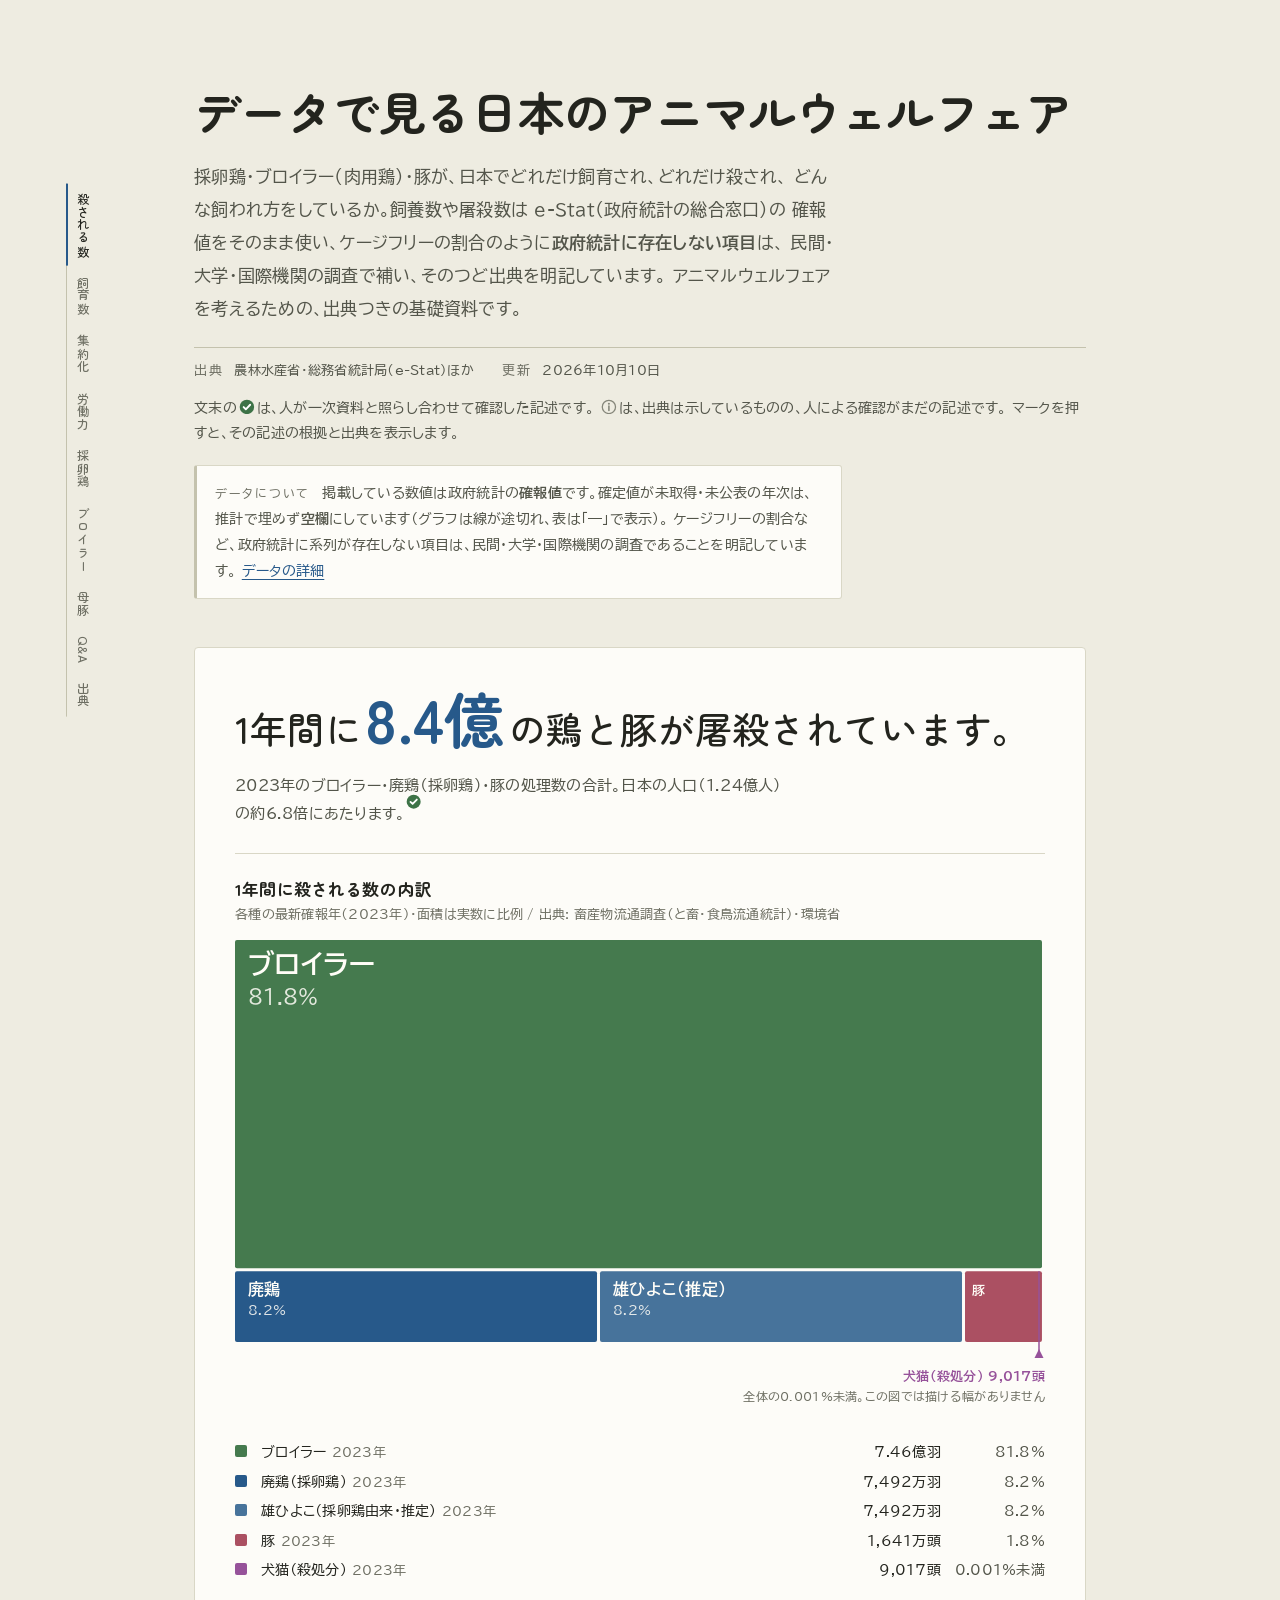
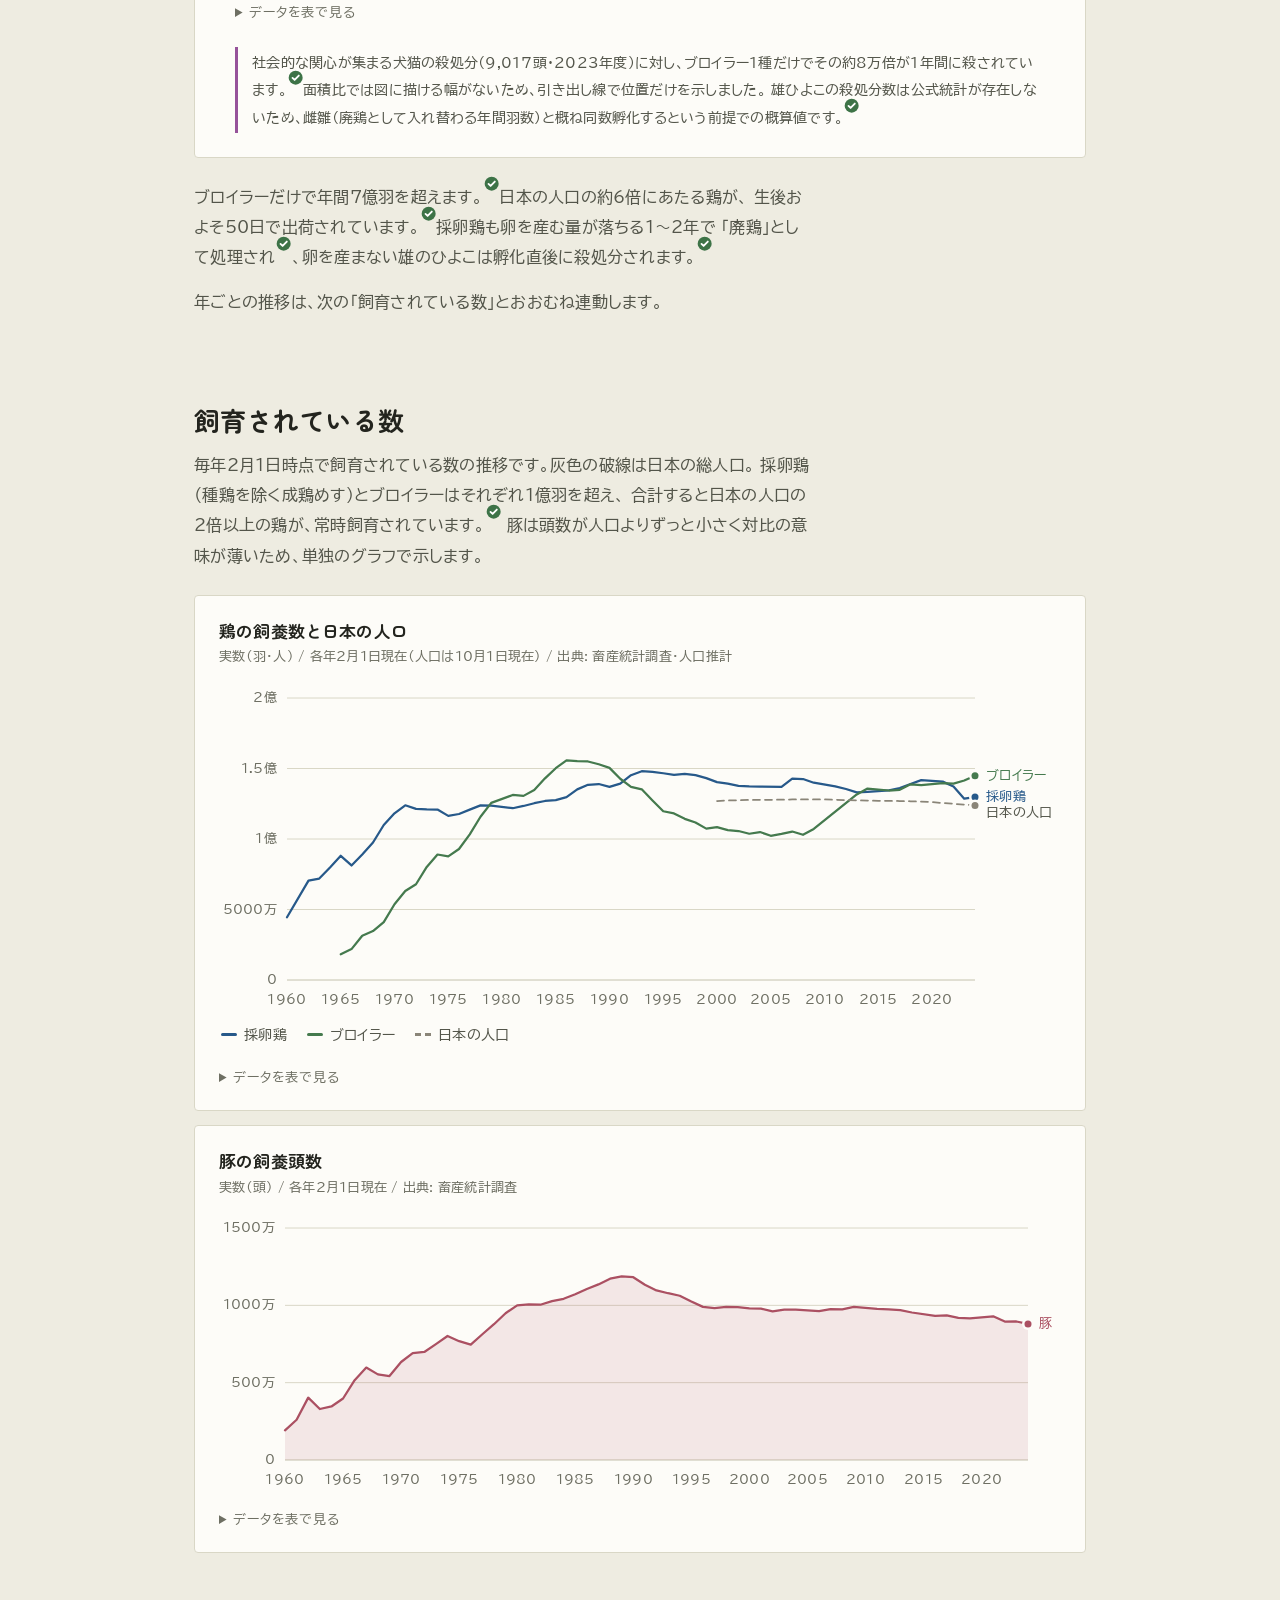
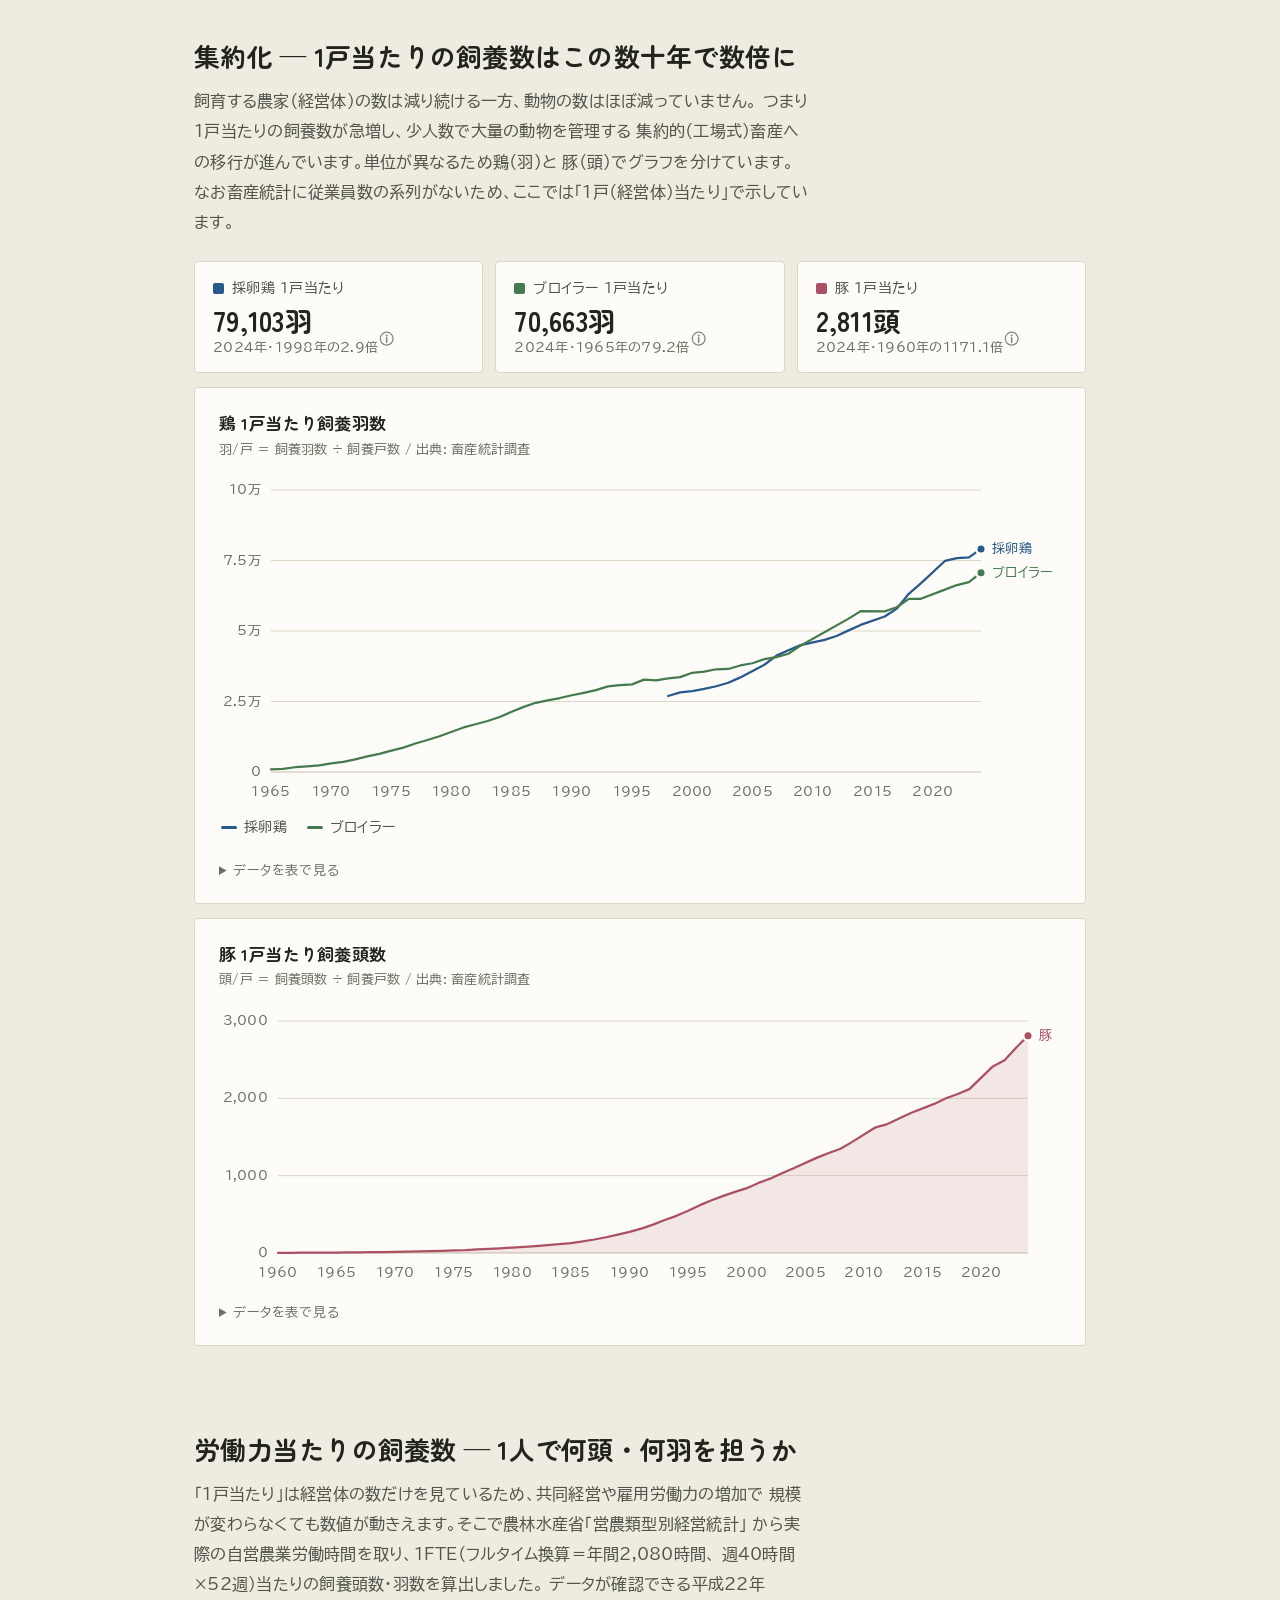
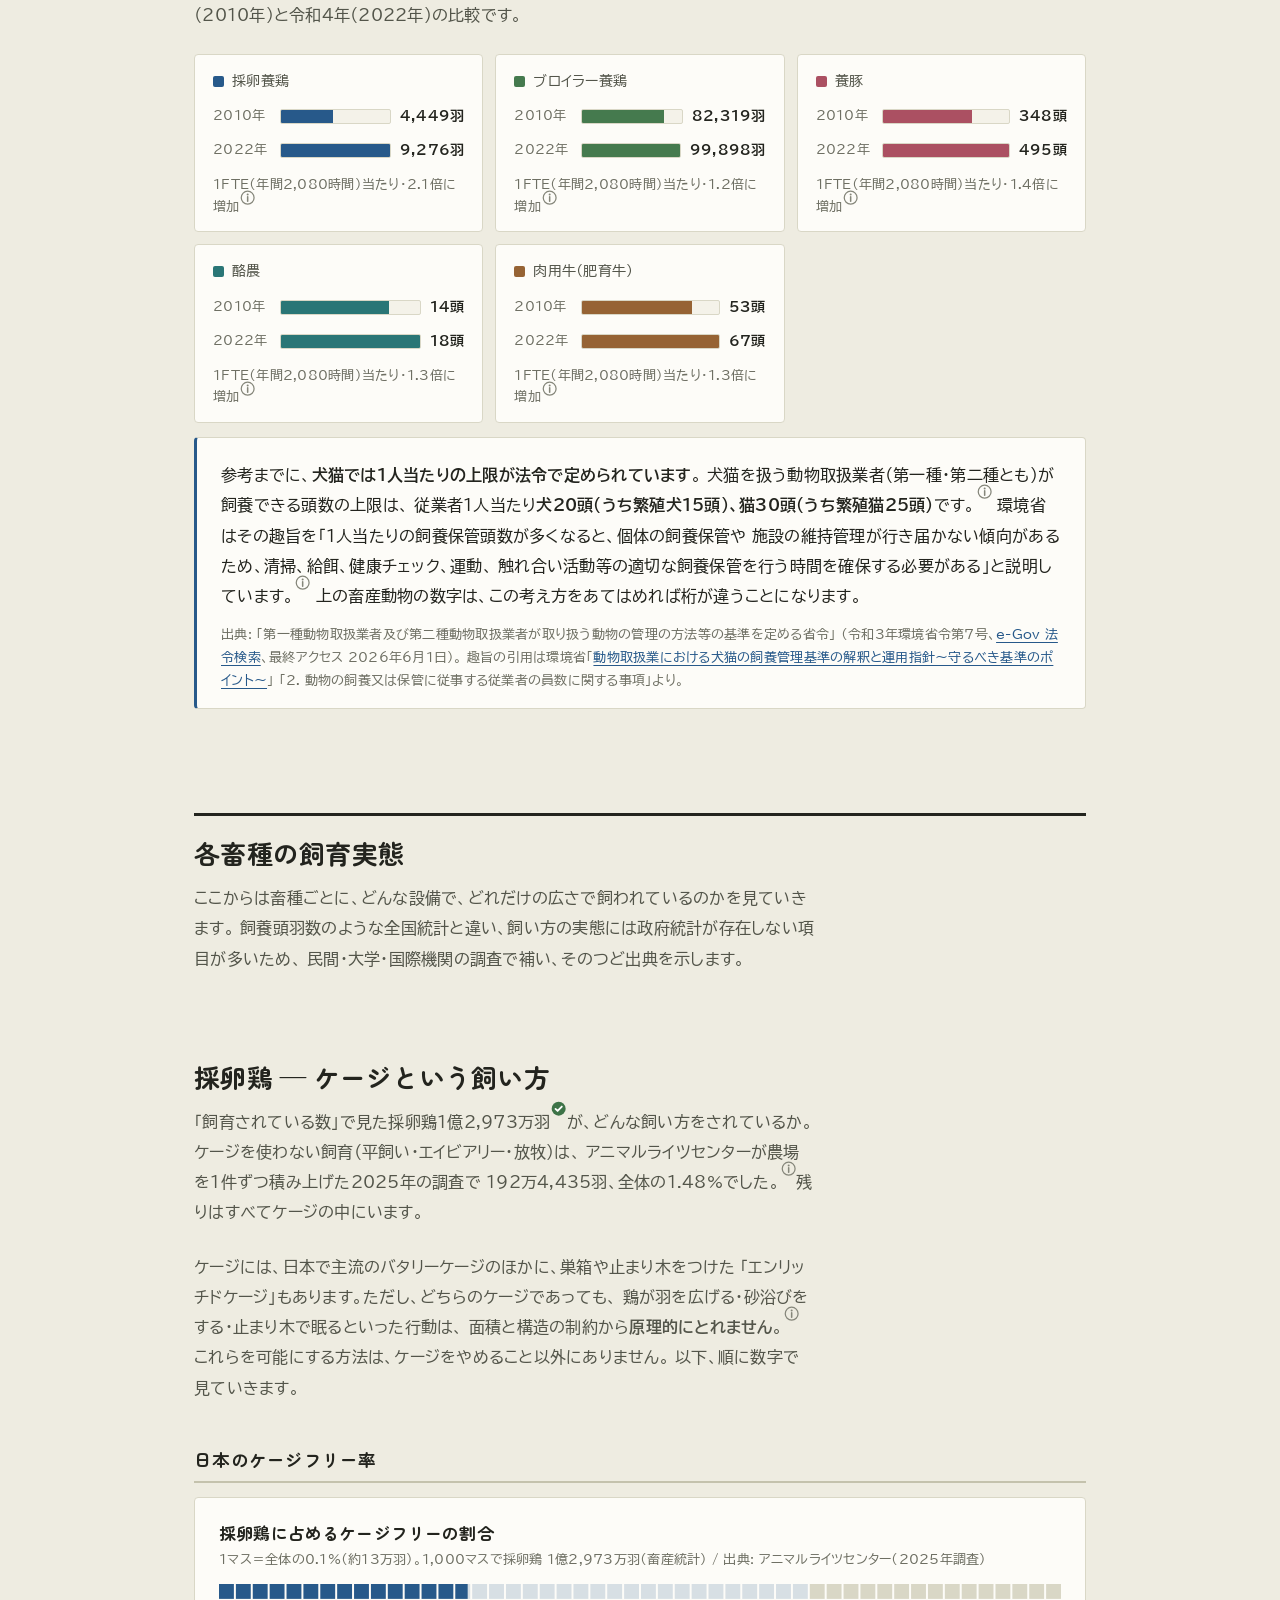
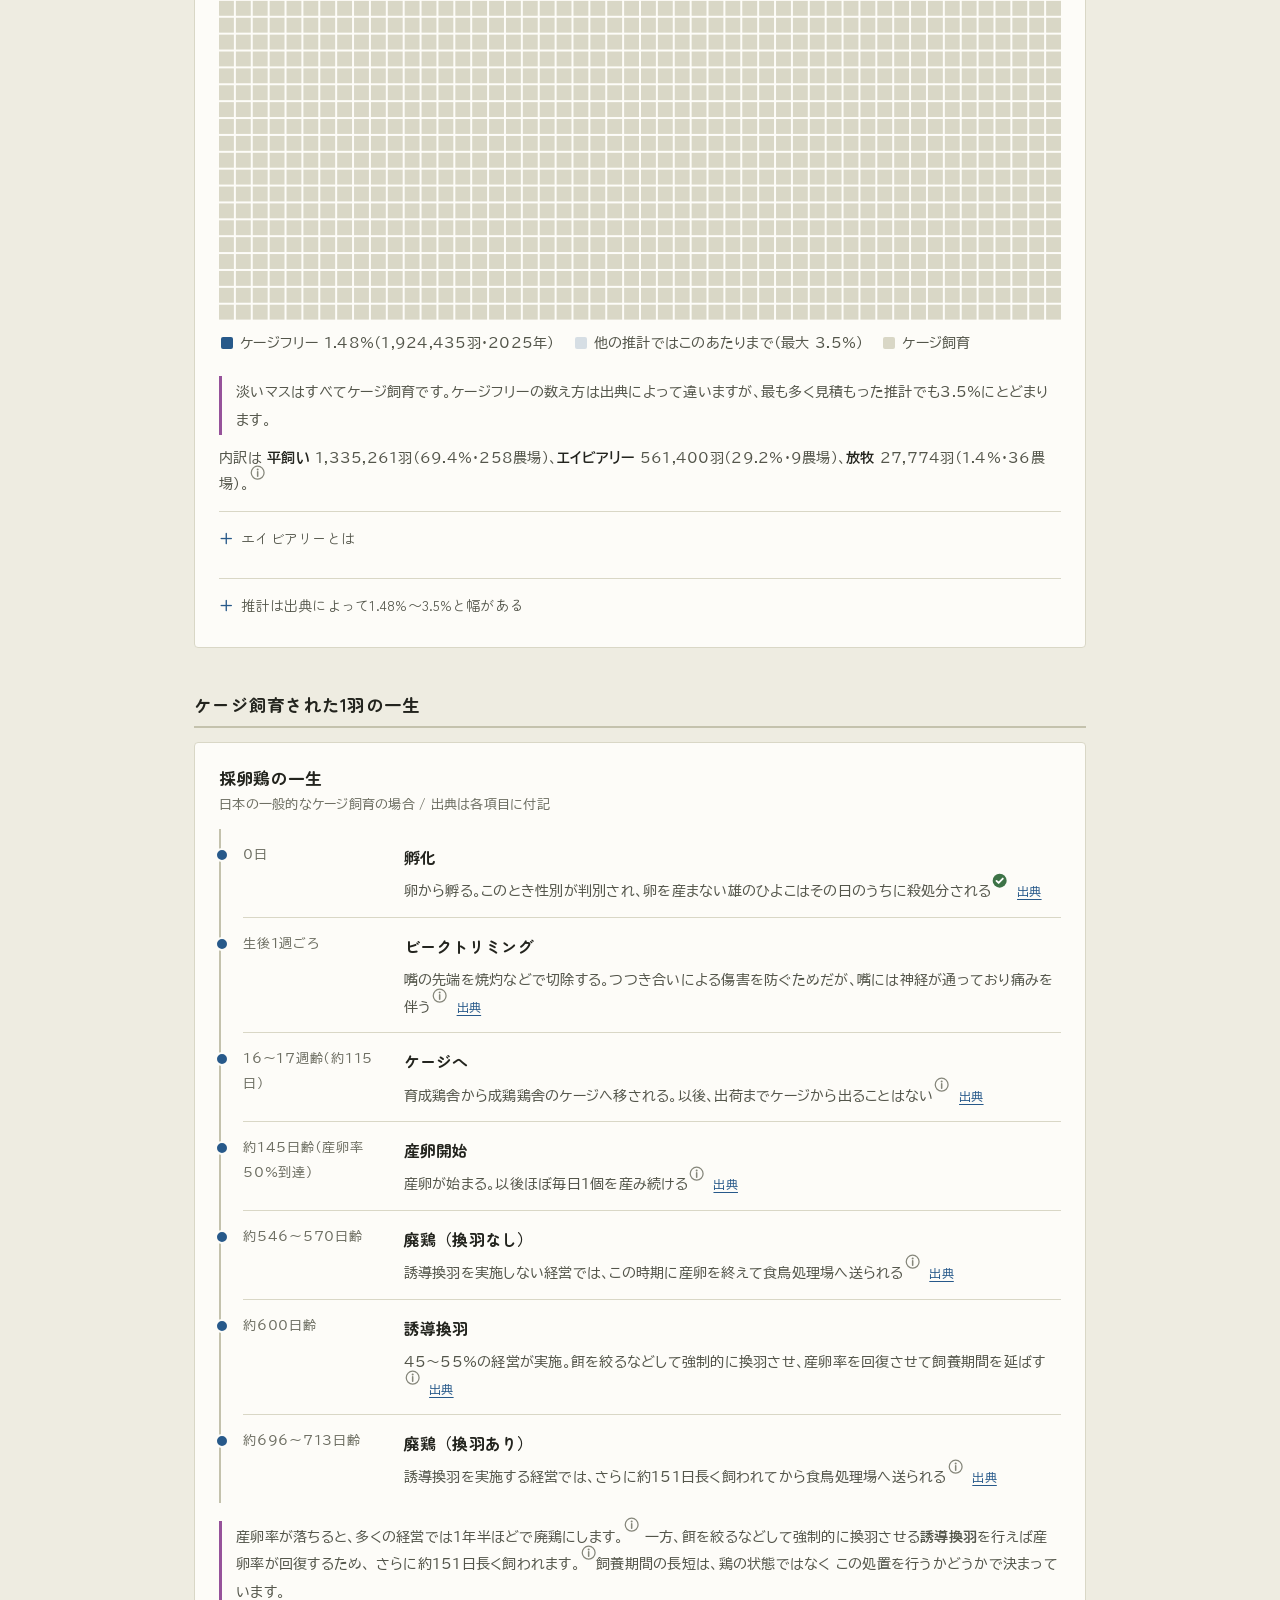
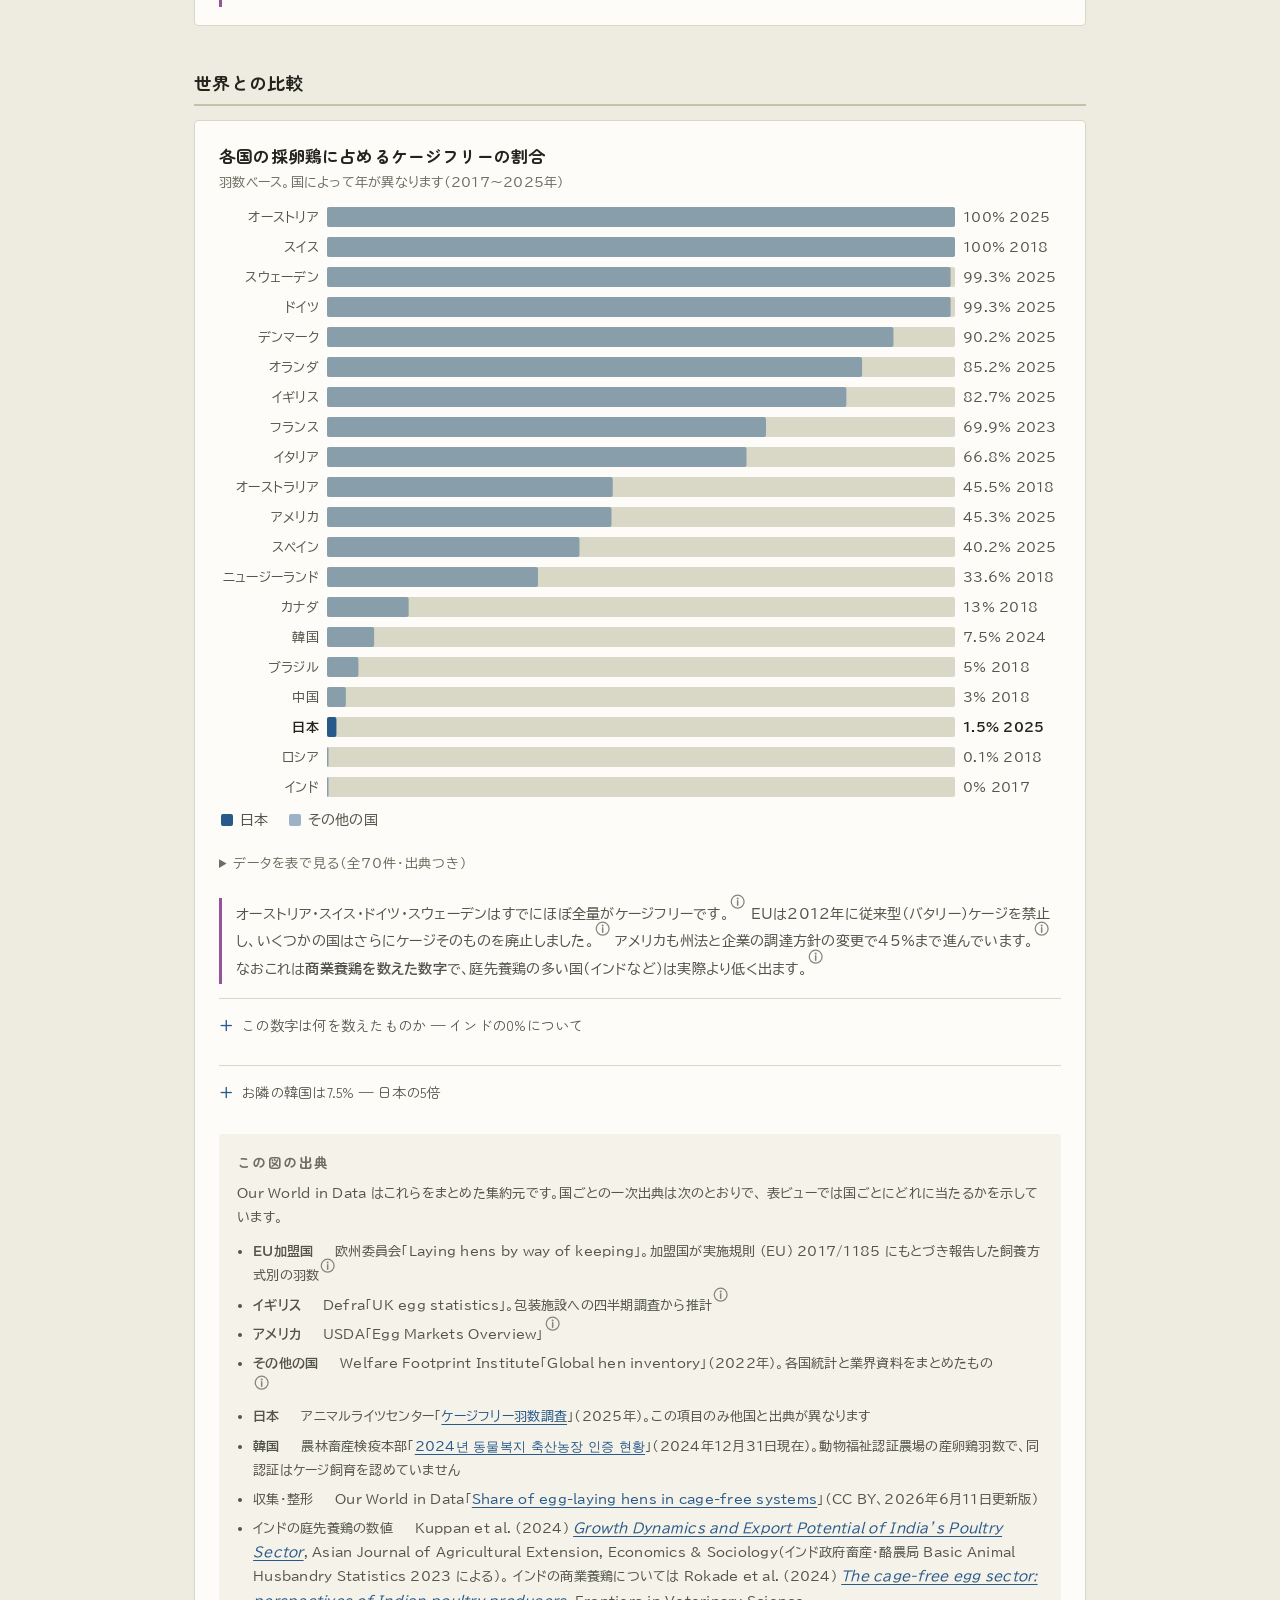
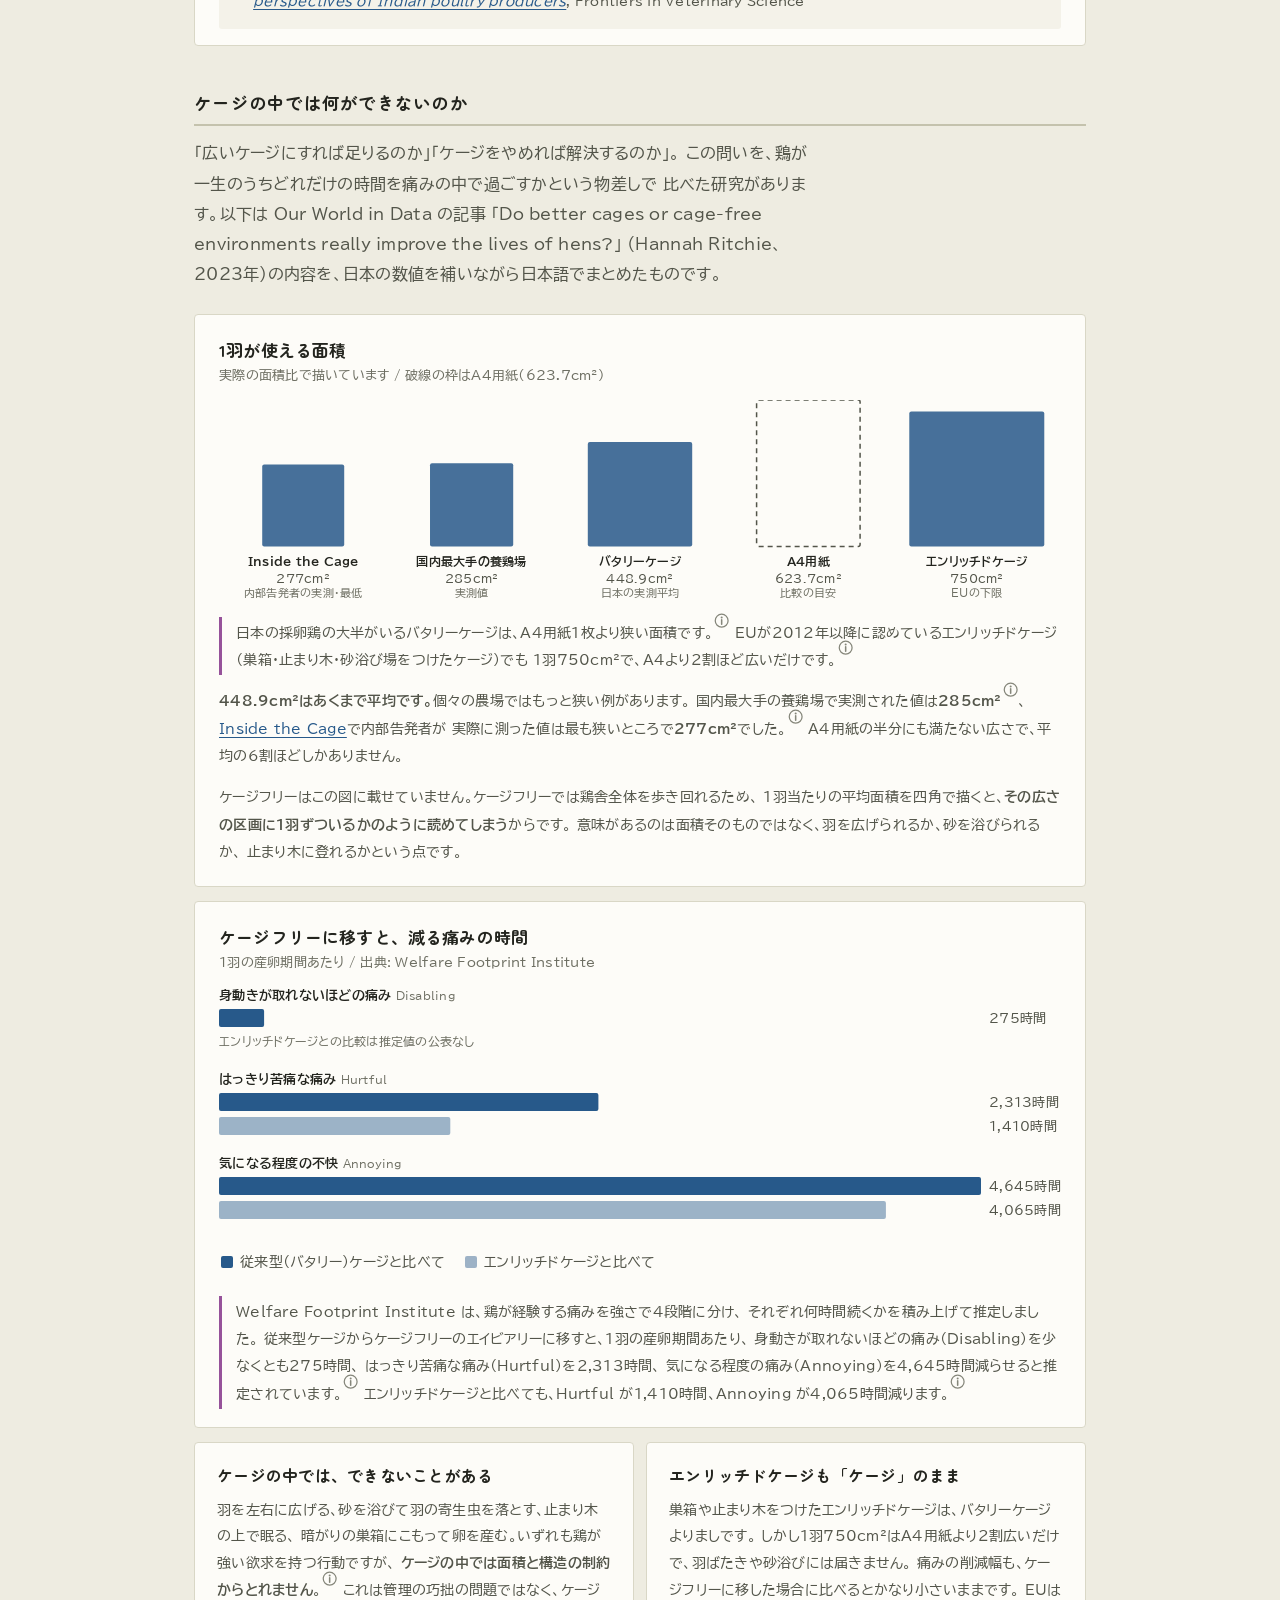
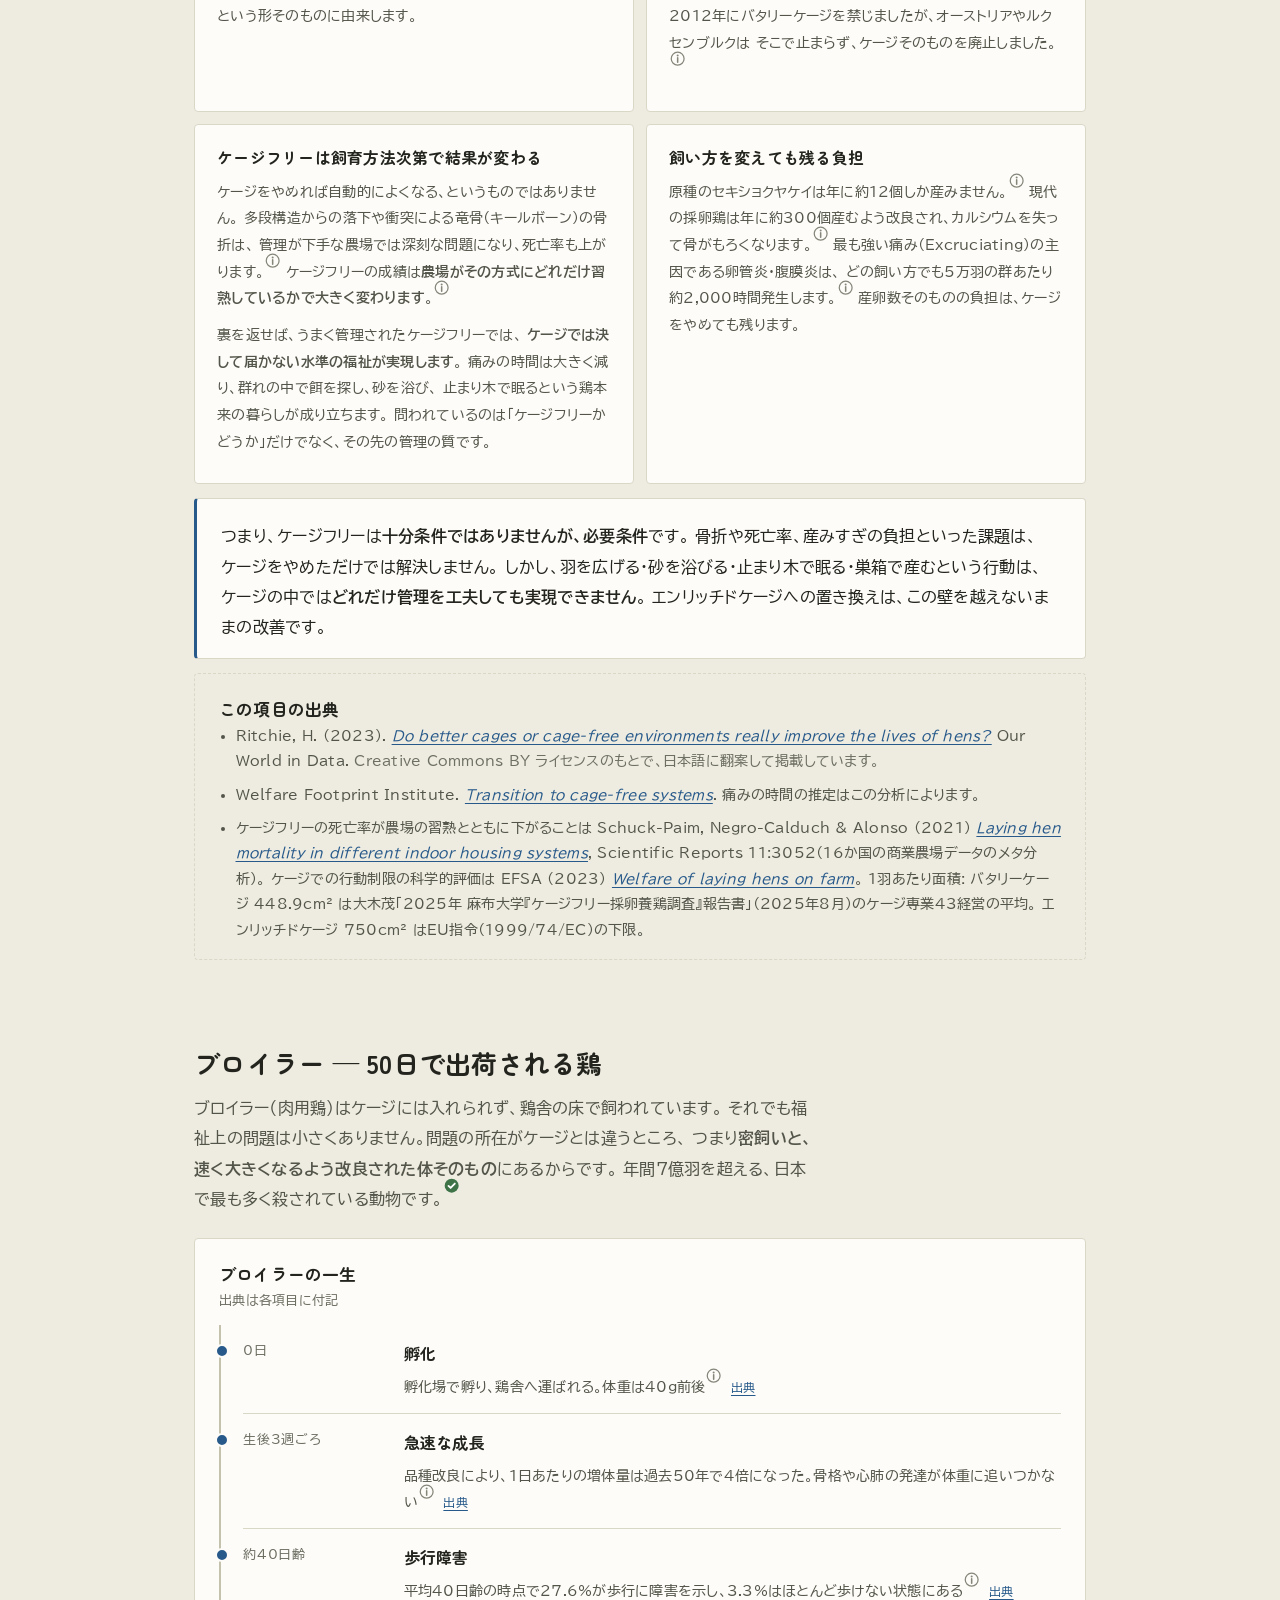
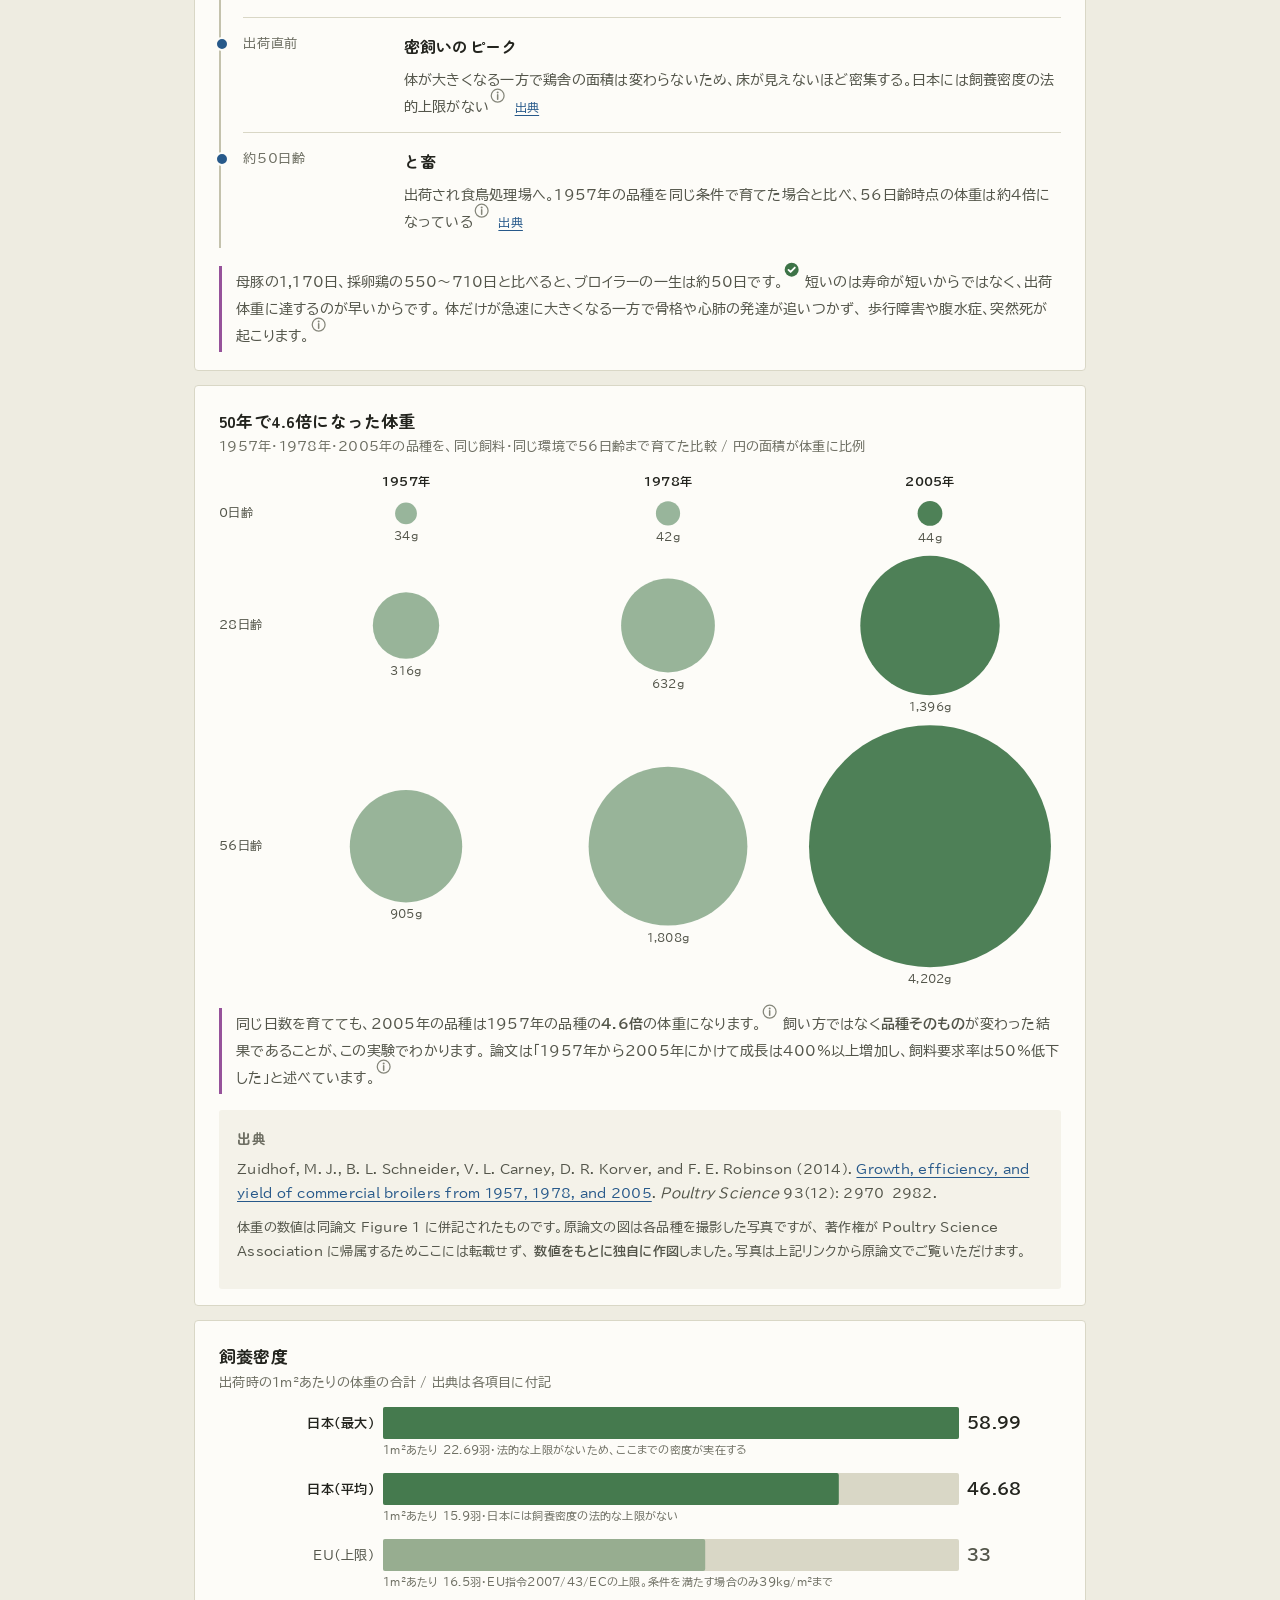
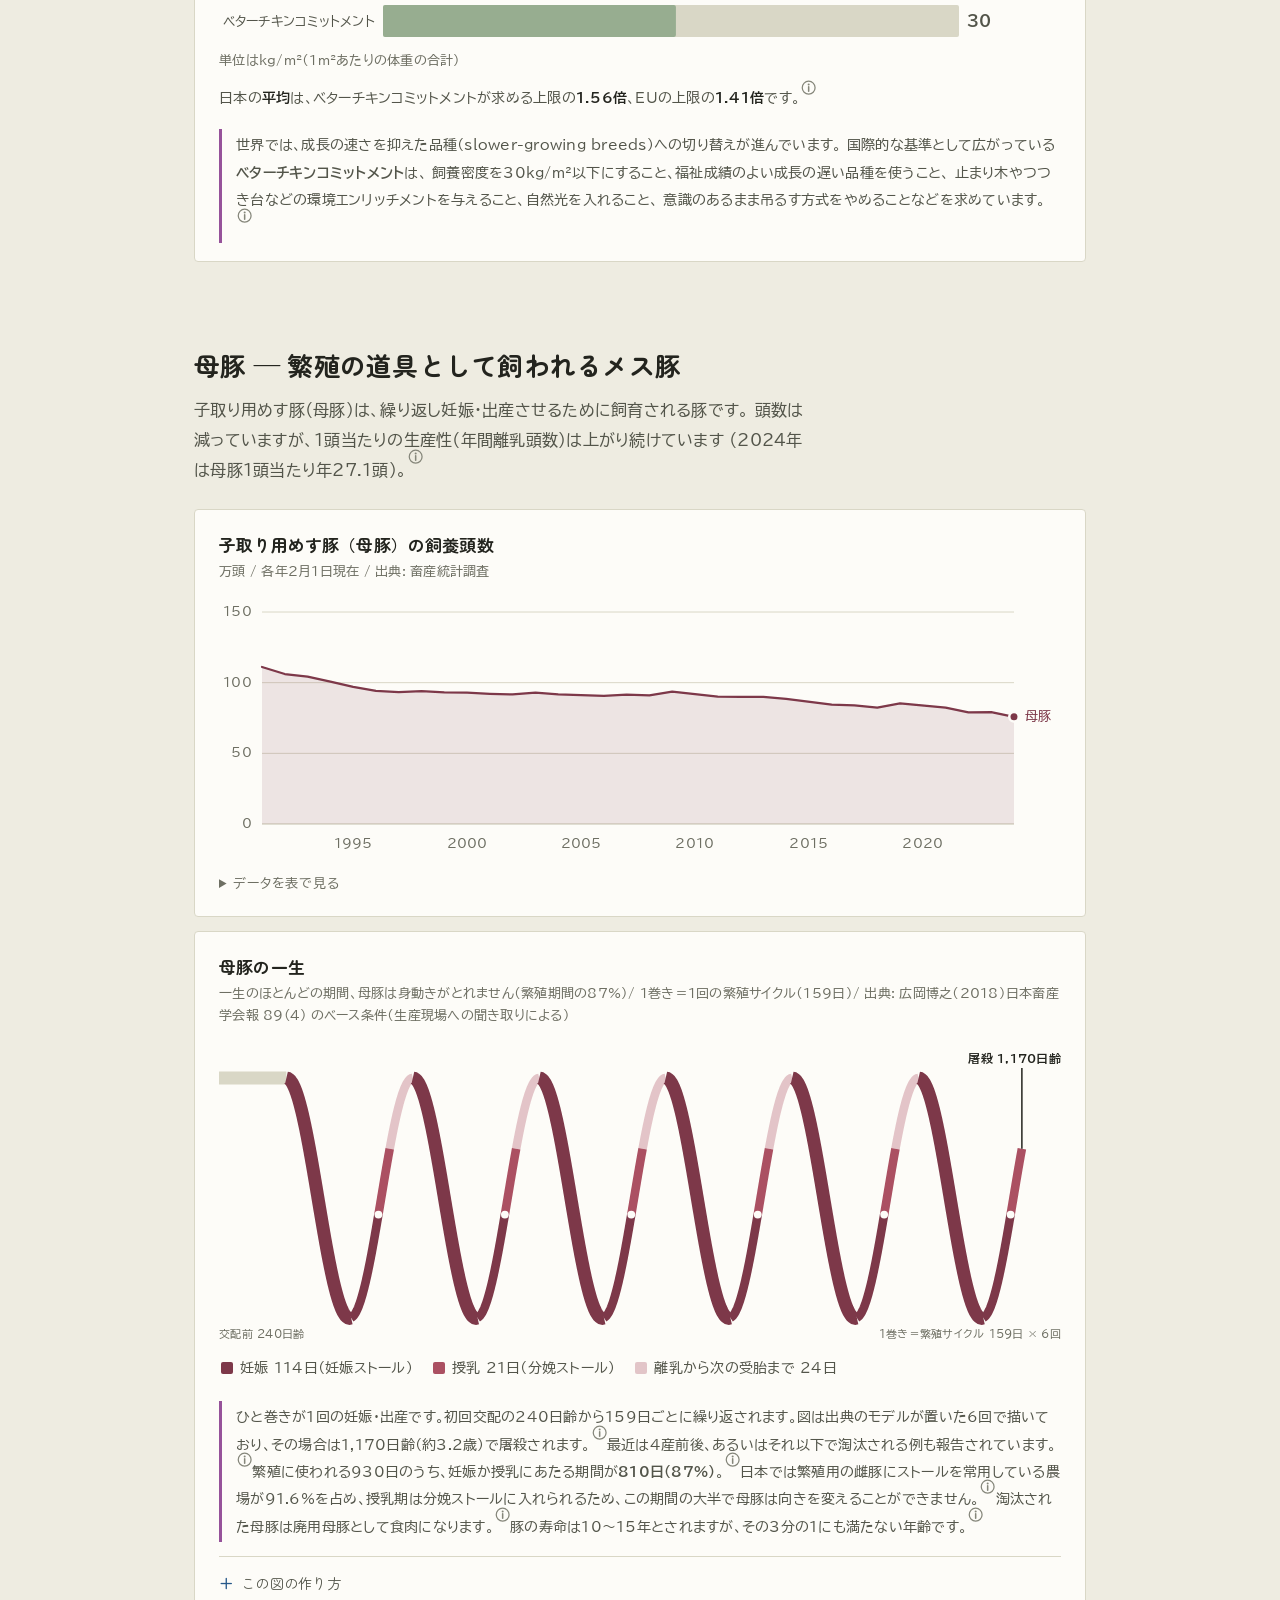
==== commit 9209cc6e: "主張の台帳を「1行＝1つの主張と1つの出典」に組み替え、出典の一覧を作る 同じ資料が複数の主張を支え、1つの主張が複数の資料にまたがっていたため、 確認する単位がぶれていた。台帳を次の形にした（85件" ====
--- a/docs/index.html
+++ b/docs/index.html
@@ -245,13 +245,13 @@
         オーストリア・スイス・ドイツ・スウェーデンはすでにほぼ全量がケージフリーです。<sup class="fc" data-claim="c208"></sup>
         EUは2012年に従来型（バタリー）ケージを禁止し、いくつかの国はさらにケージそのものを廃止しました。<sup class="fc" data-claim="c222"></sup>
         アメリカも州法と企業の調達方針の変更で45%まで進んでいます。<sup class="fc" data-claim="c210 c249"></sup>
-        なおこれは<strong>商業養鶏を数えた数字</strong>で、庭先養鶏の多い国（インドなど）は実際より低く出ます。
+        なおこれは<strong>商業養鶏を数えた数字</strong>で、庭先養鶏の多い国（インドなど）は実際より低く出ます。<sup class="fc" data-claim="c212b"></sup>
       </p>
 
       <details class="info">
         <summary>この数字は何を数えたものか — インドの0%について</summary>
         <p>
-          このデータが数えているのは、<strong>商業的な採卵養鶏場で飼われている鶏</strong>です。
+          このデータが数えているのは、<strong>商業的な採卵養鶏場で飼われている鶏</strong>です。<sup class="fc" data-claim="c212b"></sup>
           自家消費や近所へのおすそ分けが中心の庭先養鶏（バックヤード）は、
           実質的にケージフリーであっても集計に入っていません。
         </p>
@@ -614,7 +614,7 @@
           実際に何産で淘汰されるかは農場によって幅があり、
           最近は<strong>4産前後、あるいはそれ以下</strong>で淘汰される例も報告されています。<sup class="fc" data-claim="c307"></sup>
           産次が少ないほど屠殺される日齢は早くなり、4産なら約2.3歳、3産なら約1.9歳です。
-          国内の平均産次を集計した公的統計は見当たらないため、
+          国内の平均産次を集計した公的統計は見当たらないため<sup class="fc" data-claim="c307b"></sup>、
           図は出典のベース条件のまま描いています。1巻きあたりの妊娠・授乳の比率は
           産次が変わっても変わりません。
         </p>
@@ -677,7 +677,7 @@
         </p>
         <p>
           国内の卵は農場からGPセンター（Grading and Packing Center＝洗卵選別包装施設）へ運ばれ、
-          洗浄・次亜塩素酸ナトリウムなどによる消毒・乾燥・検卵・格付・包装という工程を通ります。<sup class="fc" data-claim="c402"></sup>
+          洗浄・次亜塩素酸ナトリウムなどによる消毒・乾燥・検卵・格付・包装という工程を通ります。<sup class="fc" data-claim="c402 c402b"></sup>
           あわせて出荷後の温度管理と、賞味期限表示（生食できる期間の表示）が組み合わされています。
           これらはすべて<strong>採卵後の工程</strong>であり、ケージかケージフリーかとは関係がありません。
         </p>
@@ -827,7 +827,7 @@
       <li>ブロイラーの出荷日齢・採卵鶏の初産日齢: 農林水産省「<a href="https://www.maff.go.jp/j/chikusan/sinko/lin/l_katiku/attach/pdf/niwatori-6.pdf">鶏の改良増殖をめぐる情勢</a>」（令和元年7月）。成鶏舎への移動時期はゲン・コーポレーション「<a href="https://www.ghen.co.jp/pdf/01-julia.pdf">ジュリア コマーシャル鶏飼養管理ガイド</a>」。初生ひなの体重は Zuidhof et al. (2014) の0日齢体重。</li>
       <li>母豚の繁殖成績: 日本養豚協会「<a href="https://jppa.biz/zius/wp-content/uploads/2025/03/2024%E5%B9%B4%E5%BA%A6-%E9%A4%8A%E8%B1%9A%E8%BE%B2%E6%A5%AD%E5%AE%9F%E6%85%8B%E8%AA%BF%E6%9F%BB%E5%A0%B1%E5%91%8A%E6%9B%B8-%EF%BC%88%E8%A9%B3%E7%B4%B0%E7%89%88%EF%BC%89.pdf">2024年（令和6年）養豚農業実態調査報告書</a>」。</li>
       <li>「1戸当たり」は飼養数を飼養戸数で割った値です（畜産統計に従業員数の統計はありません）。</li>
-      <li>ブロイラーの飼養戸数・羽数は<a href="https://www.e-stat.go.jp/stat-search/database?layout=dataset&amp;kikan=00500&amp;toukei=00500222&amp;statdisp_id=0003238299">年間出荷羽数3,000羽未満の飼養者を含まない</a>値です。2010〜2012年・2015年・2020年は調査が休止されたため値がなく、グラフはその前後の年を線でつないでいます。<sup class="fc" data-claim="c113"></sup></li>
+      <li>ブロイラーの飼養戸数・羽数は<a href="https://www.e-stat.go.jp/stat-search/database?layout=dataset&amp;kikan=00500&amp;toukei=00500222&amp;statdisp_id=0003238299">年間出荷羽数3,000羽未満の飼養者を含まない</a>値です。2010〜2012年・2015年・2020年は調査が休止されたため値がなく、グラフはその前後の年を線でつないでいます。<sup class="fc" data-claim="c113 c113b"></sup></li>
       <li id="meta-note"></li>
     </ul>
     <p class="colophon">
--- a/docs/style.css
+++ b/docs/style.css
@@ -961,6 +961,8 @@
   position: absolute;
   z-index: 60;
   max-width: calc(100vw - 32px);
+  max-height: min(70vh, 520px);
+  overflow-y: auto;
   padding: 12px 14px 10px;
   background: var(--sheet);
   border: 1px solid var(--rule-2);
@@ -980,6 +982,8 @@
 .fc-pop ul { margin: 0; padding: 0; list-style: none; }
 .fc-pop li { padding: 6px 0 4px; border-top: 1px solid var(--rule); }
 .fc-pop-claim { display: block; }
+.fc-pop-claim svg { display: inline-block; width: 1em; height: 1em; vertical-align: -0.15em; margin-right: 0.35em; }
+.fc-pop-meta a { overflow-wrap: anywhere; }
 .fc-pop-meta { display: block; color: var(--muted); font-size: 0.92em; }
 
 @media (prefers-reduced-motion: reduce) {
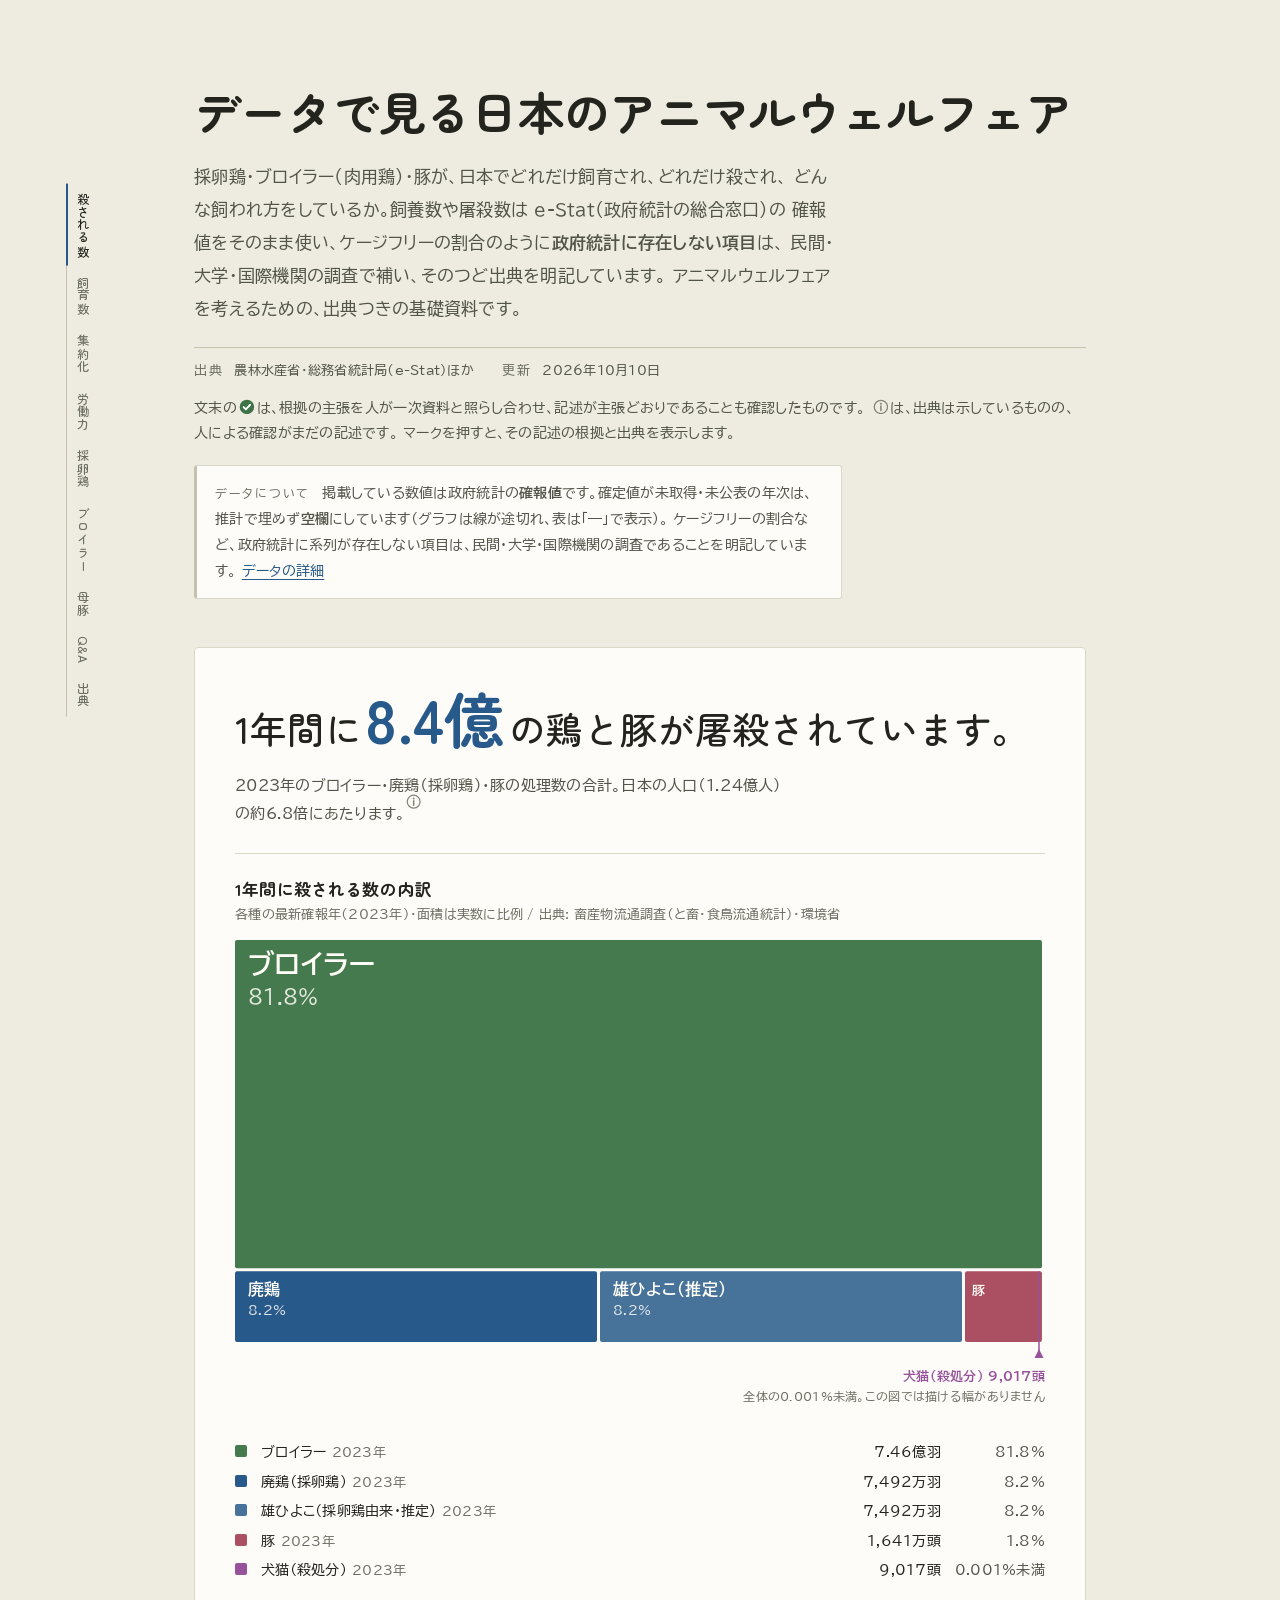
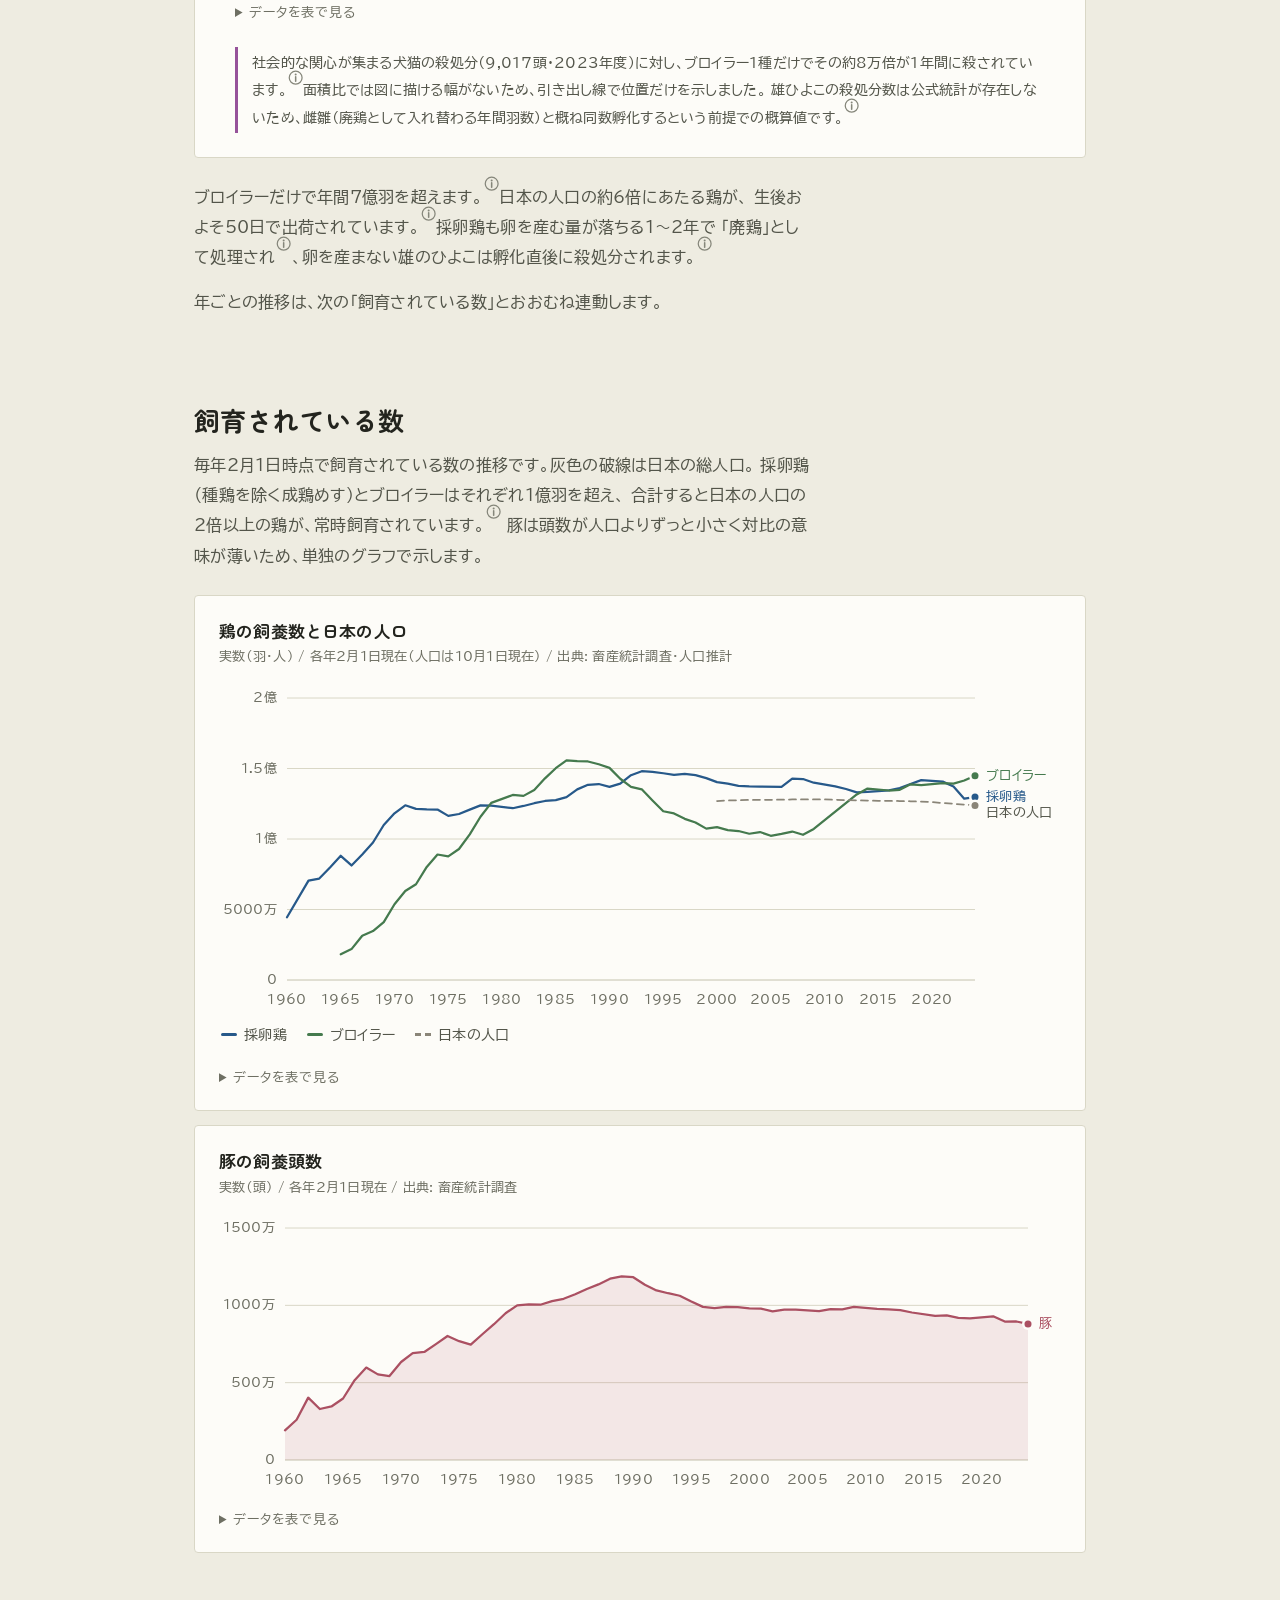
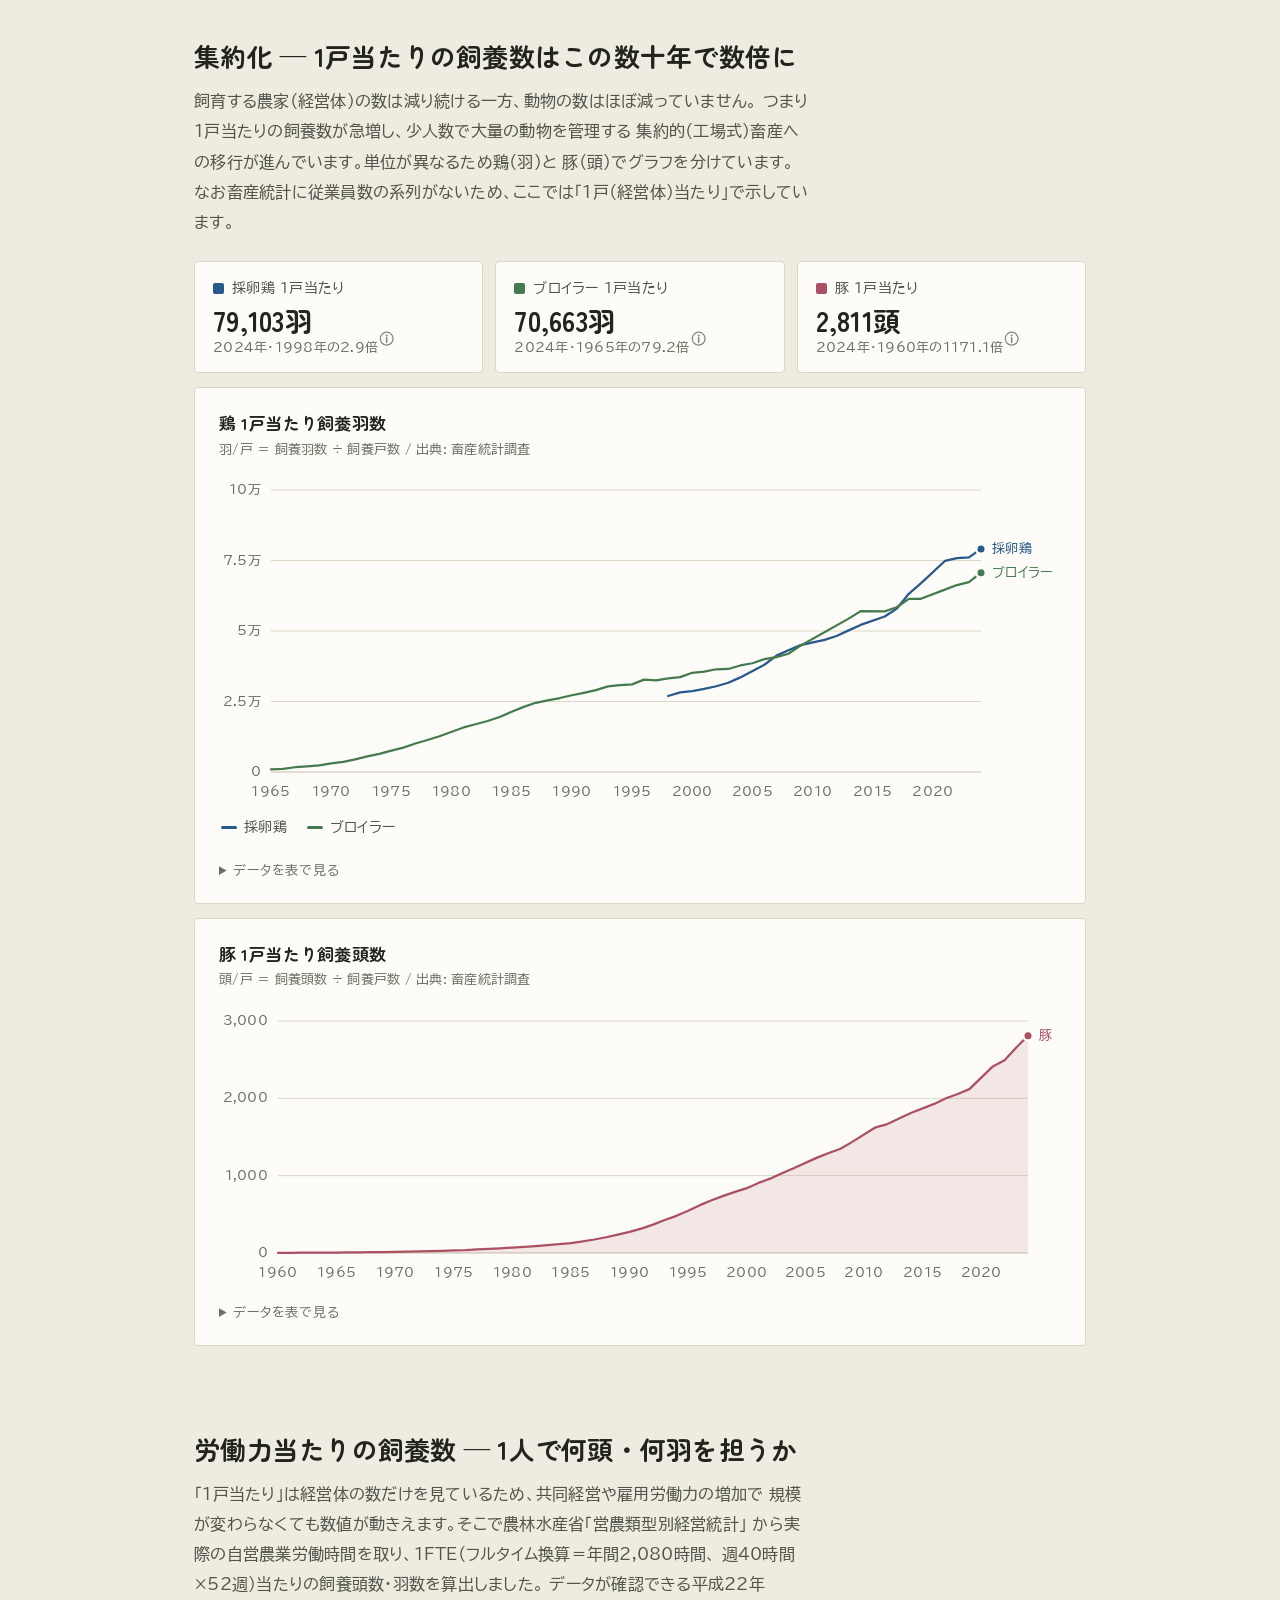
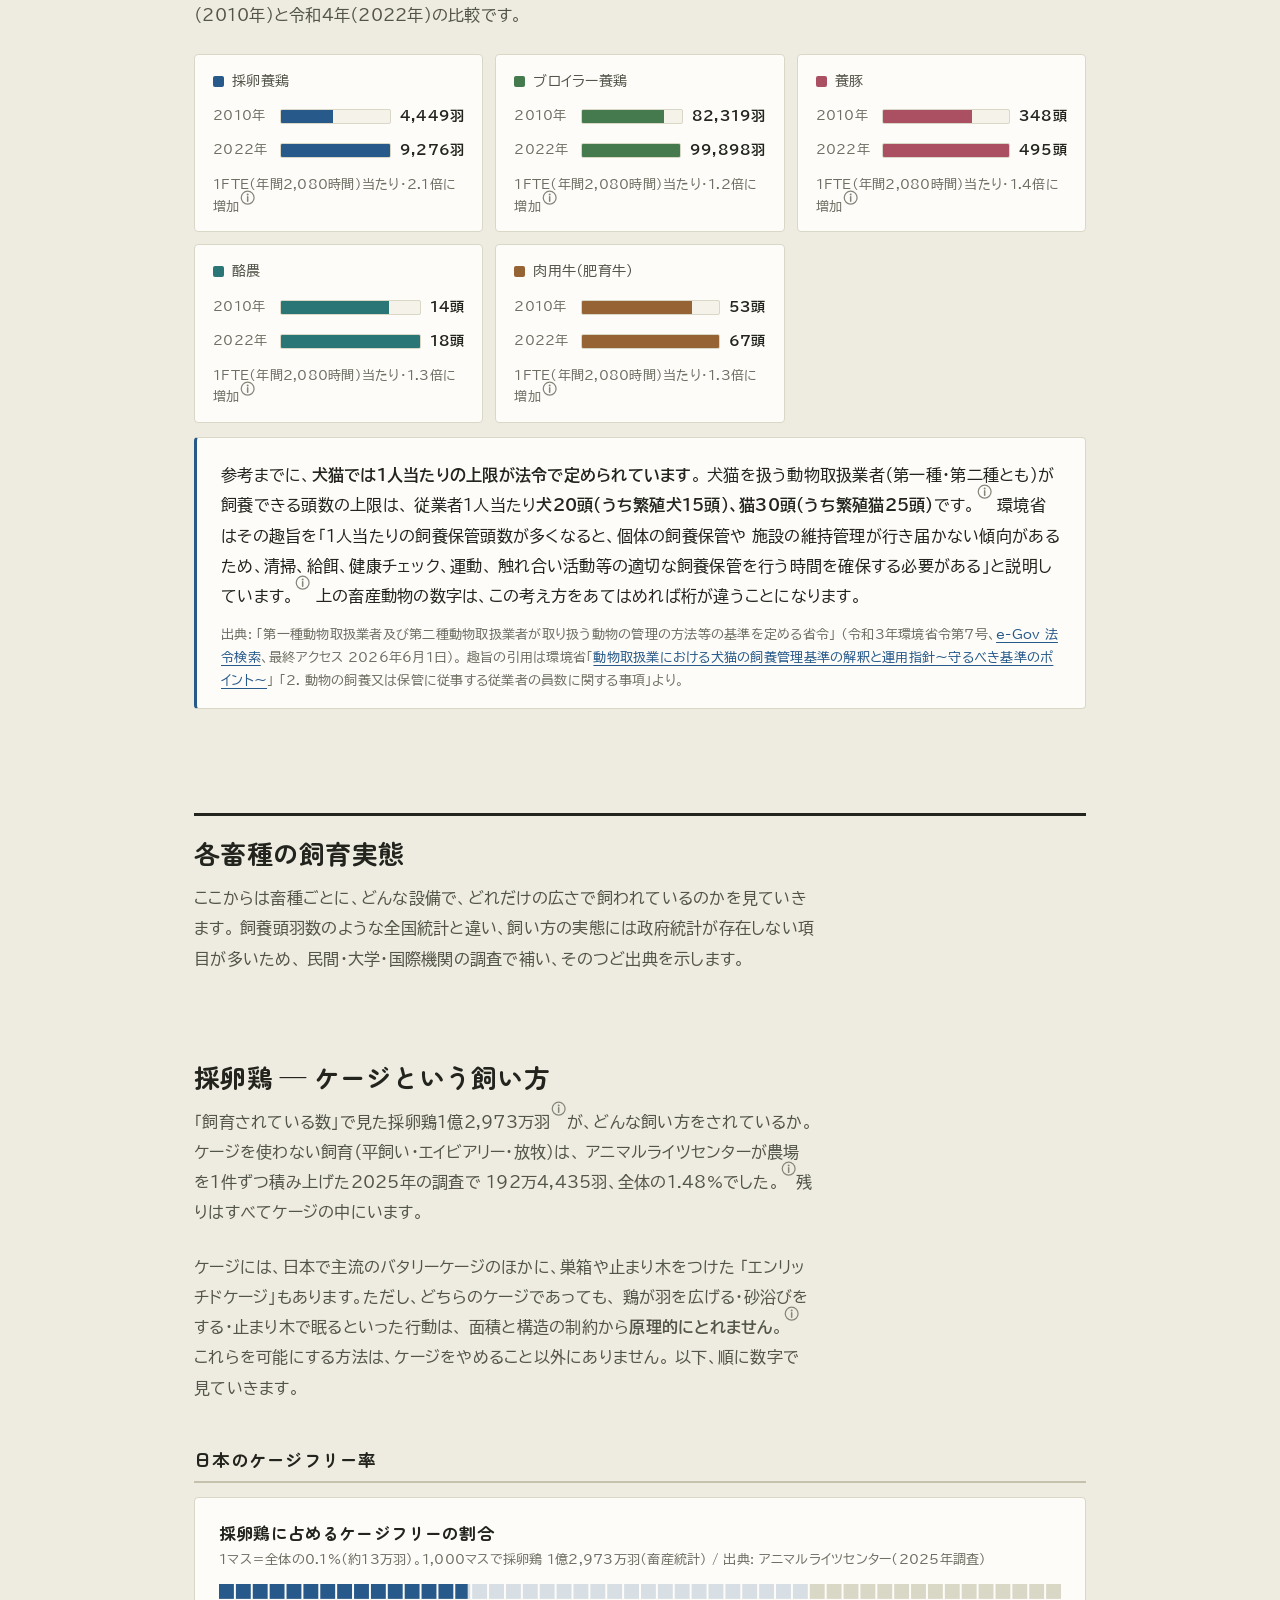
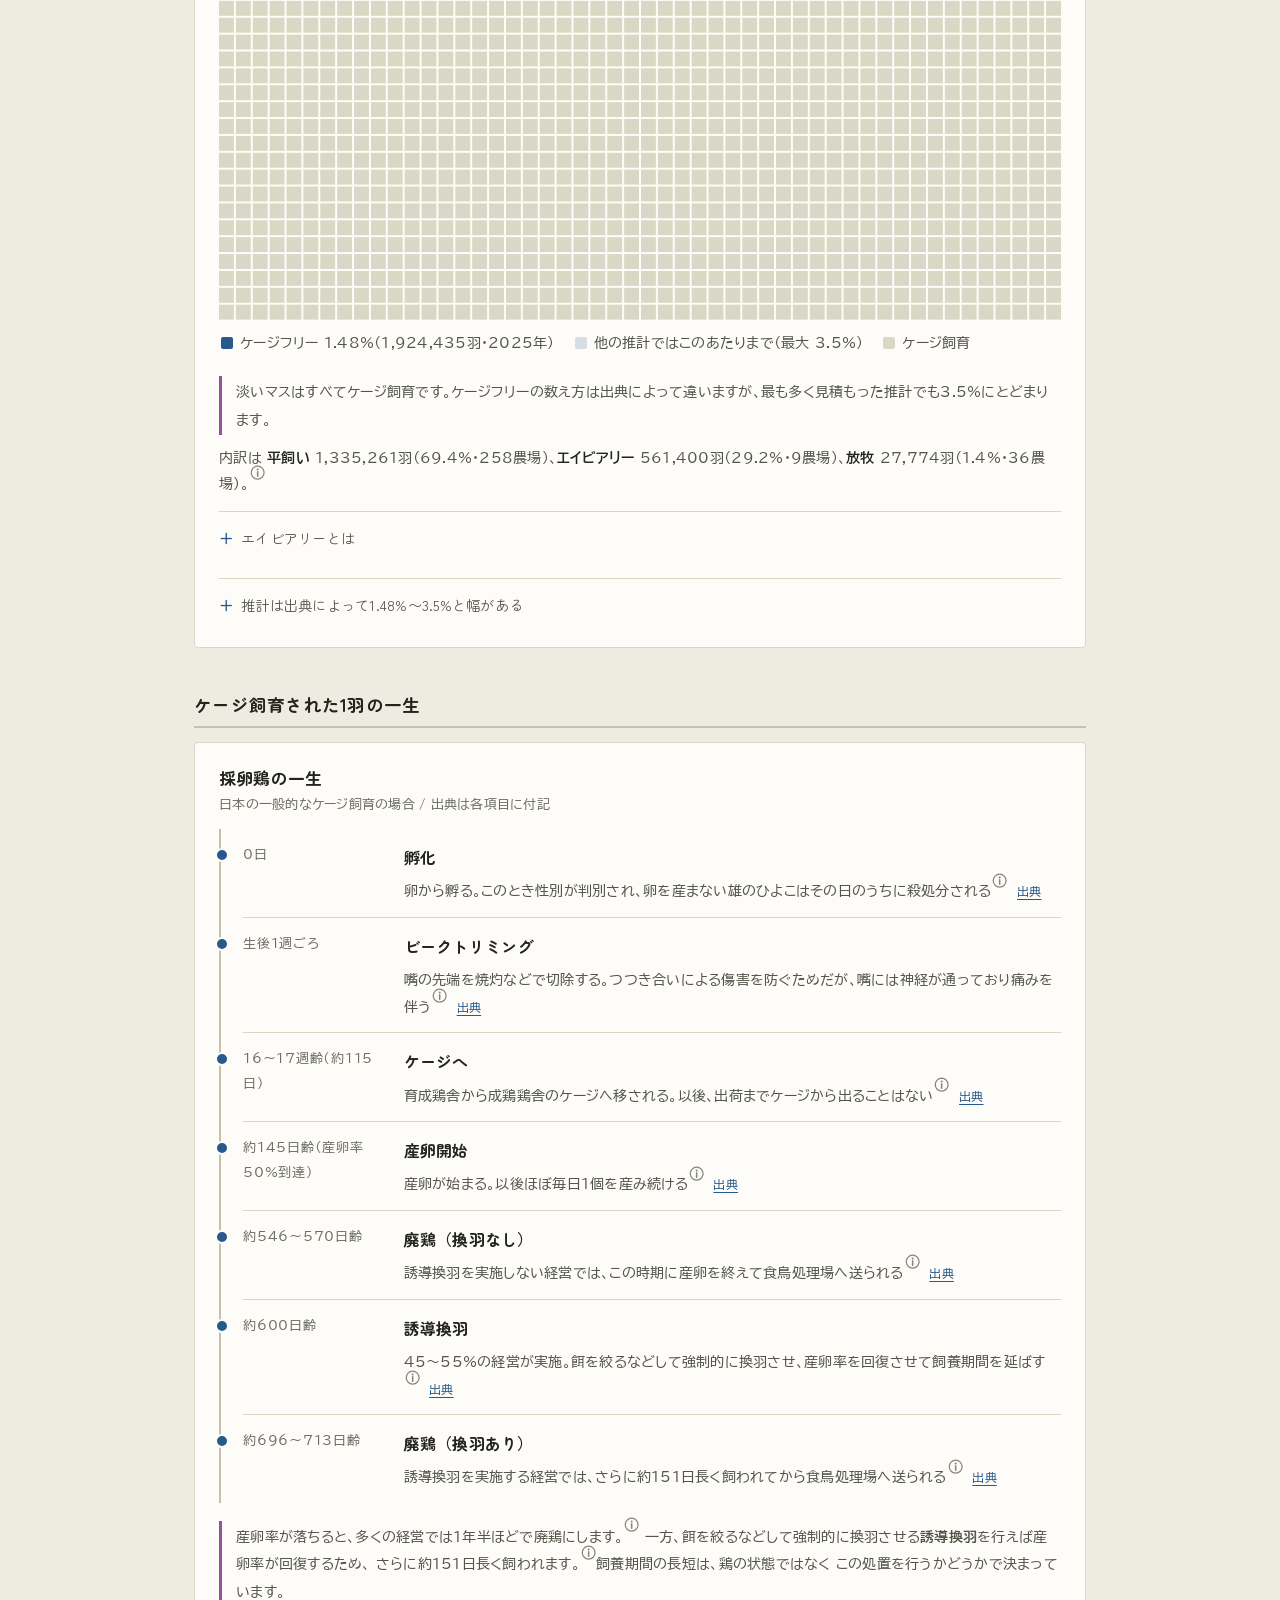
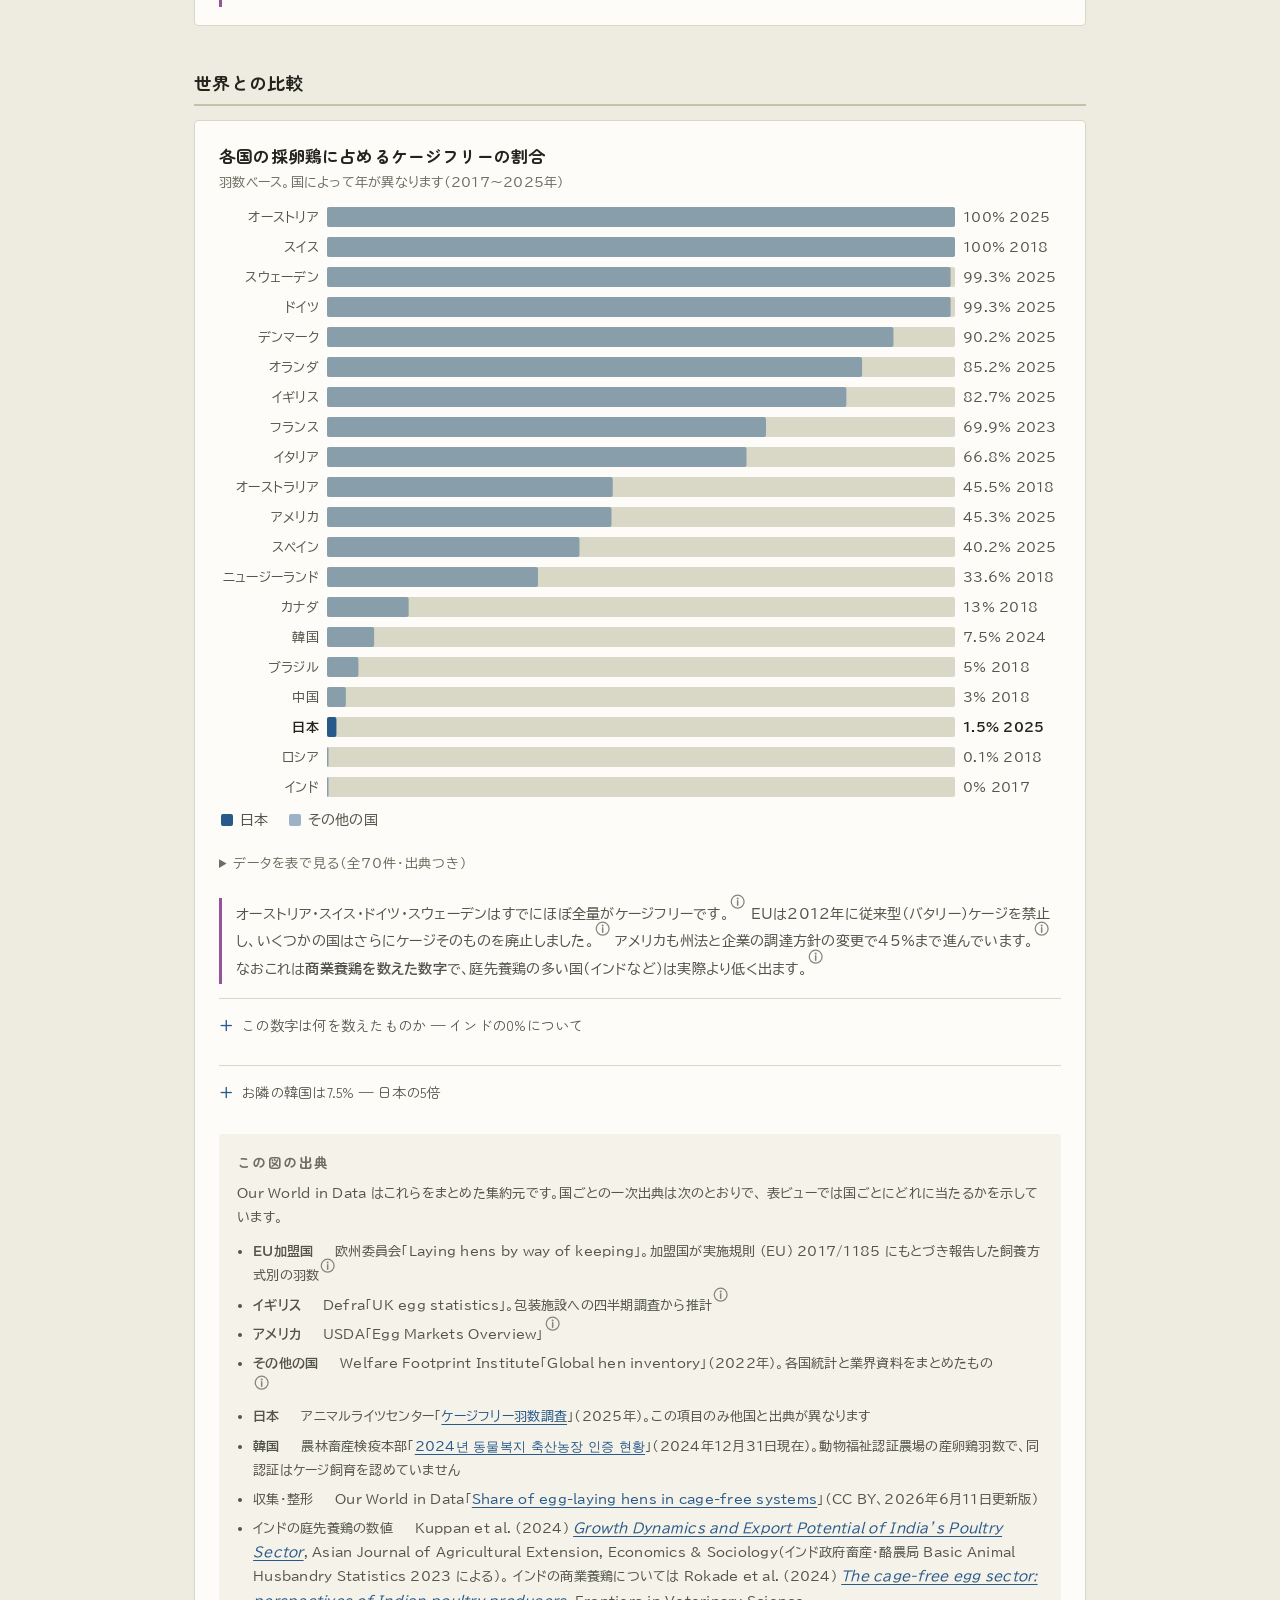
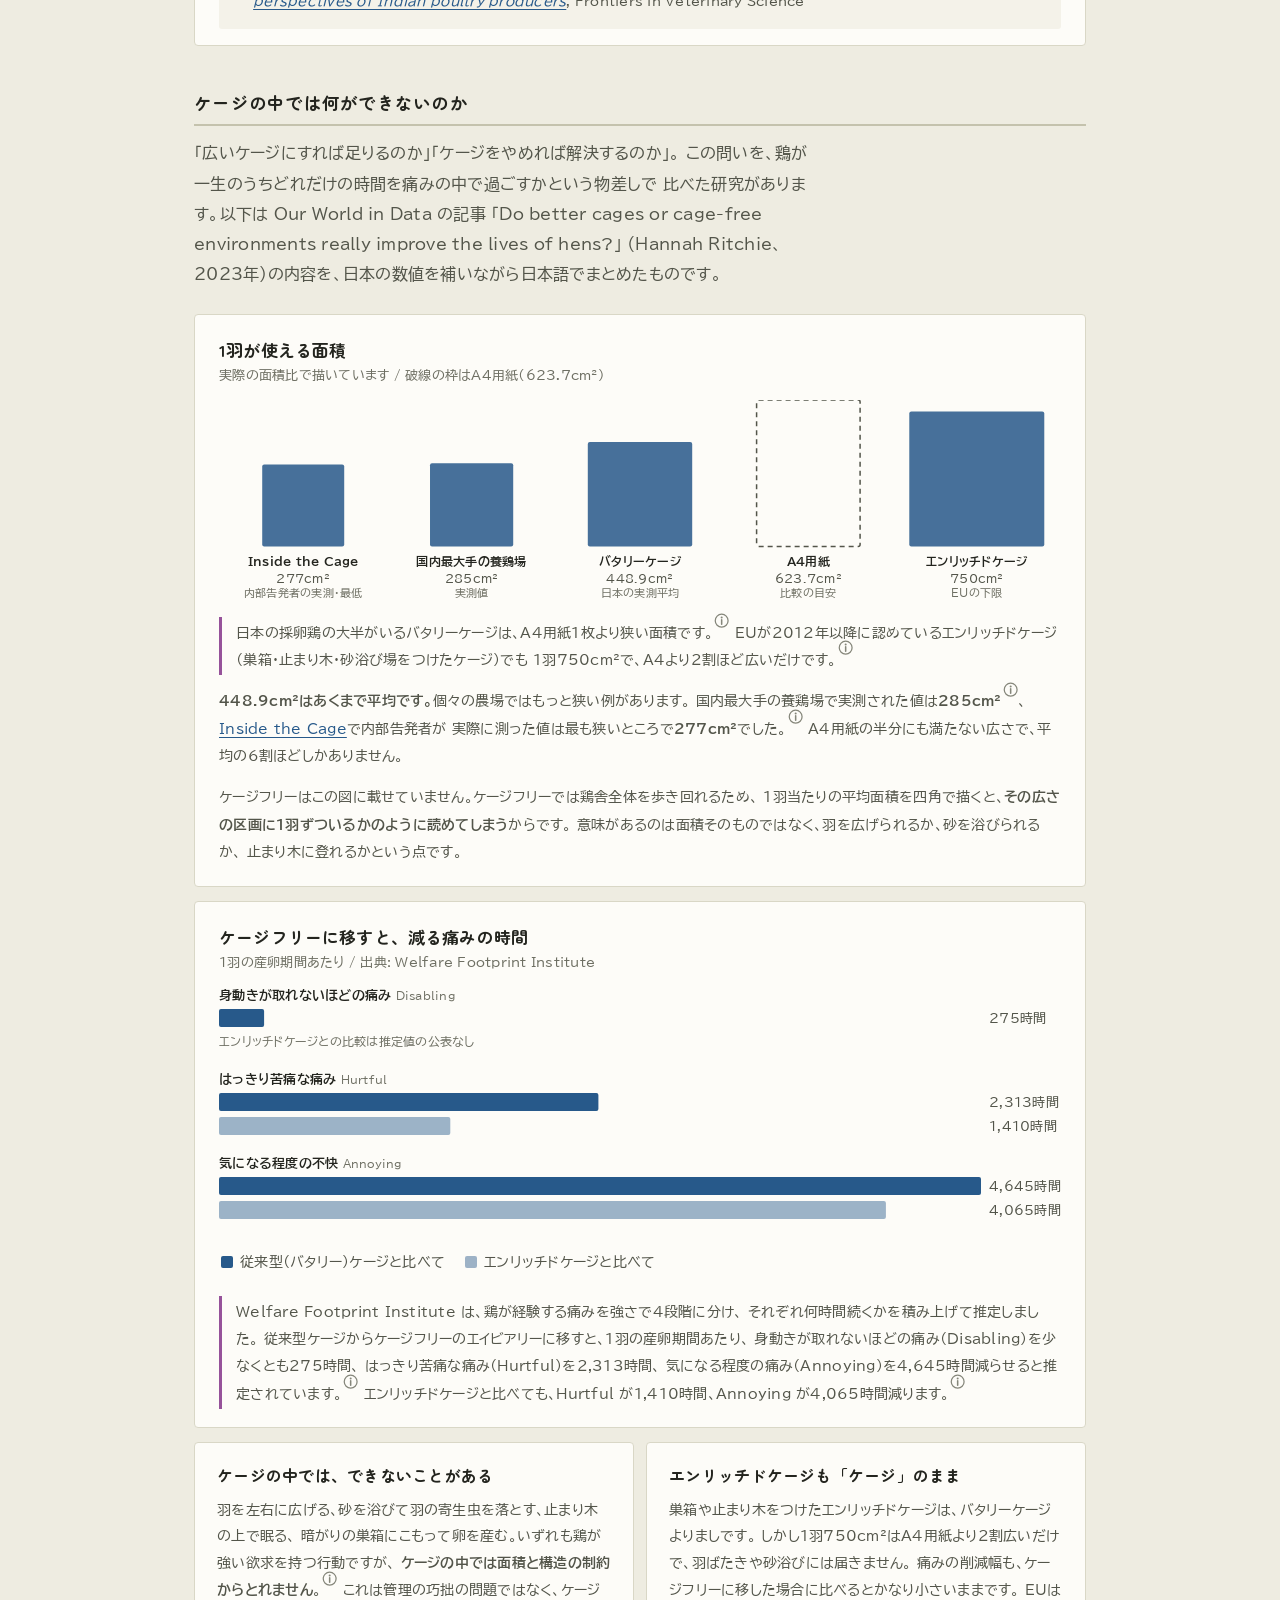
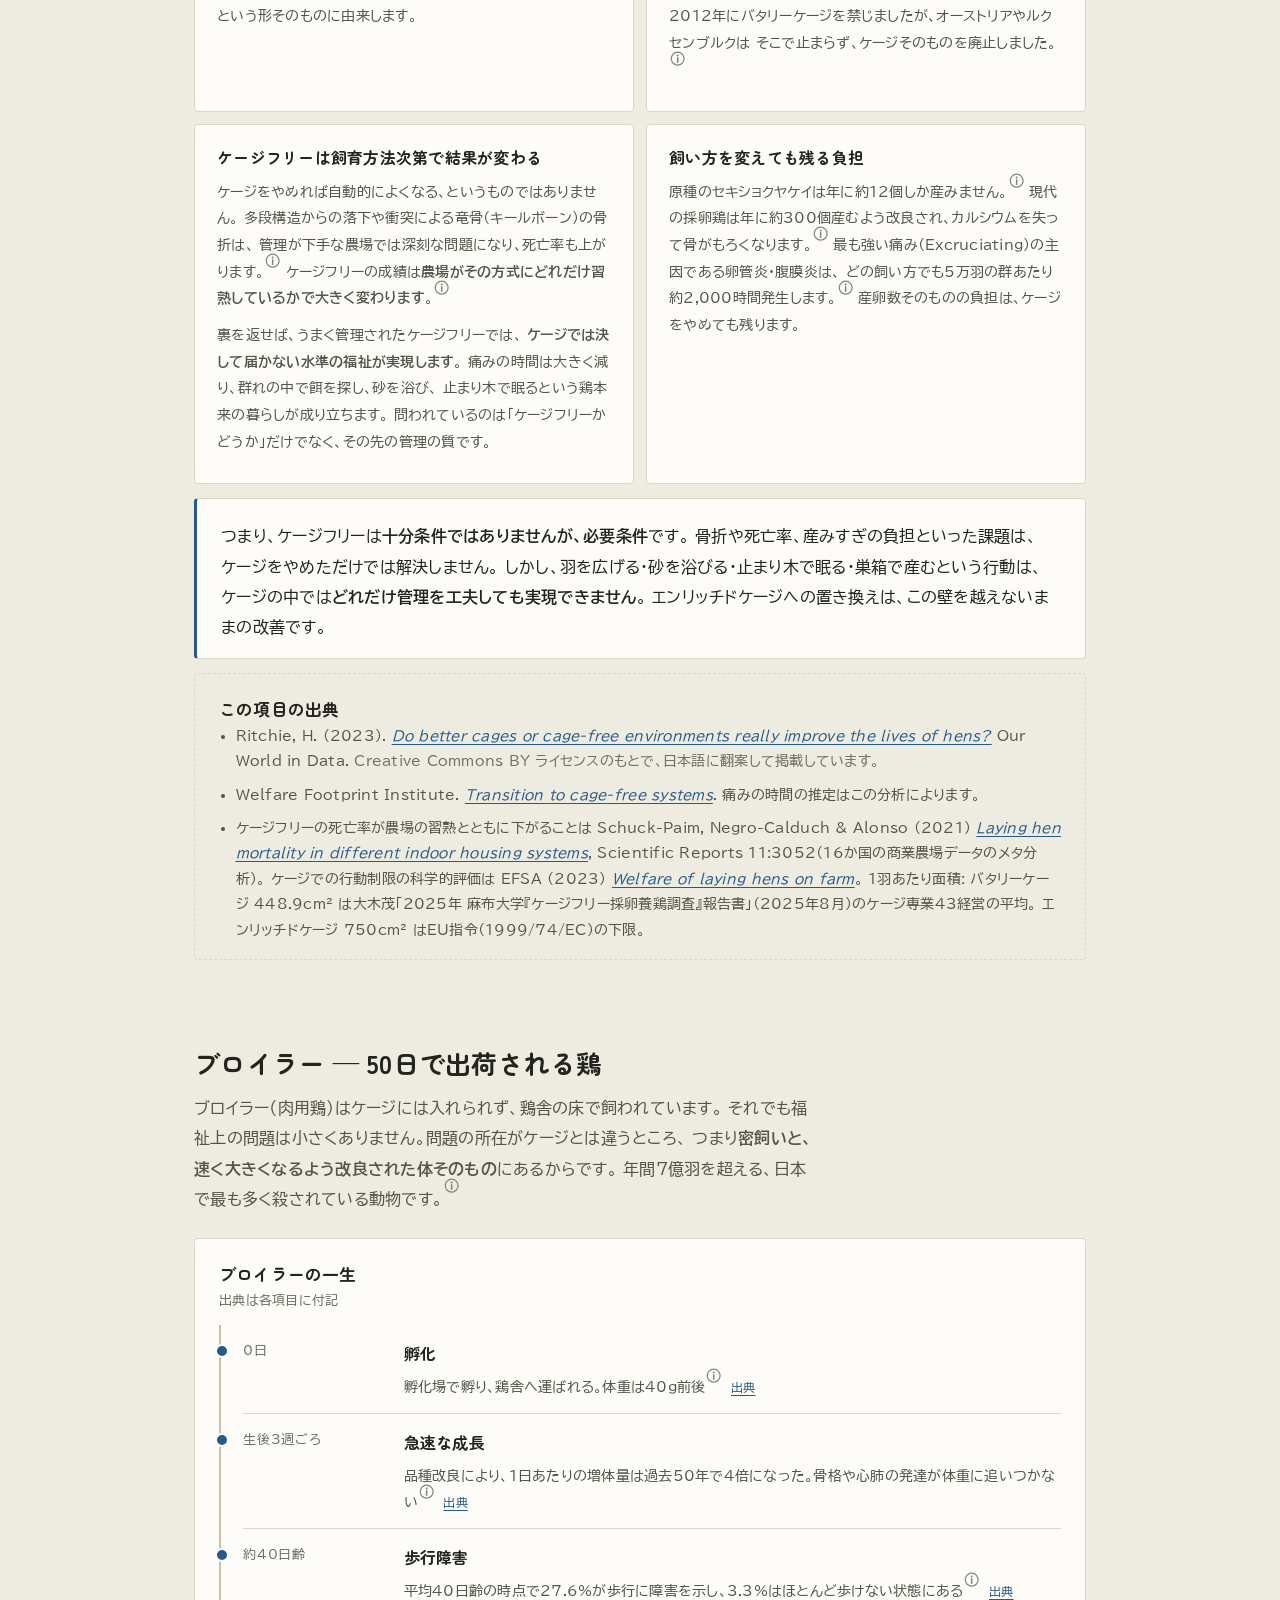
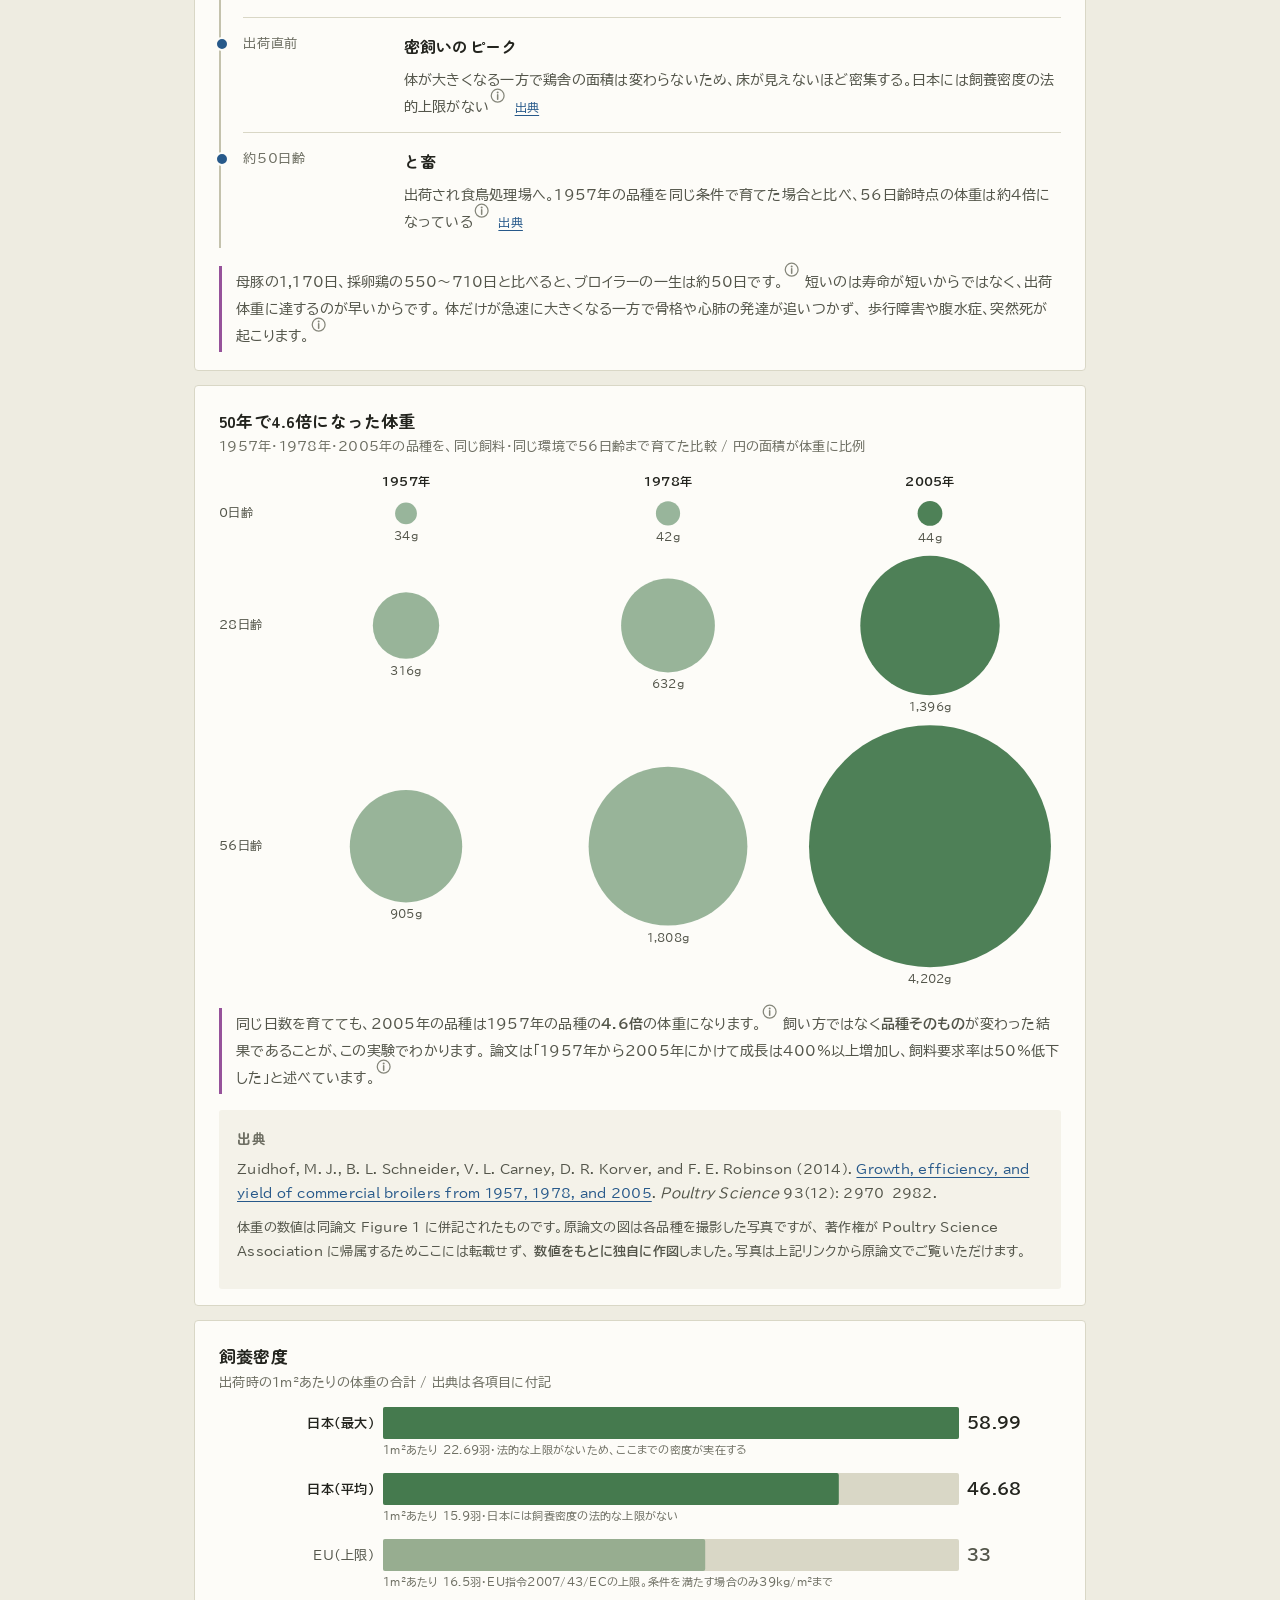
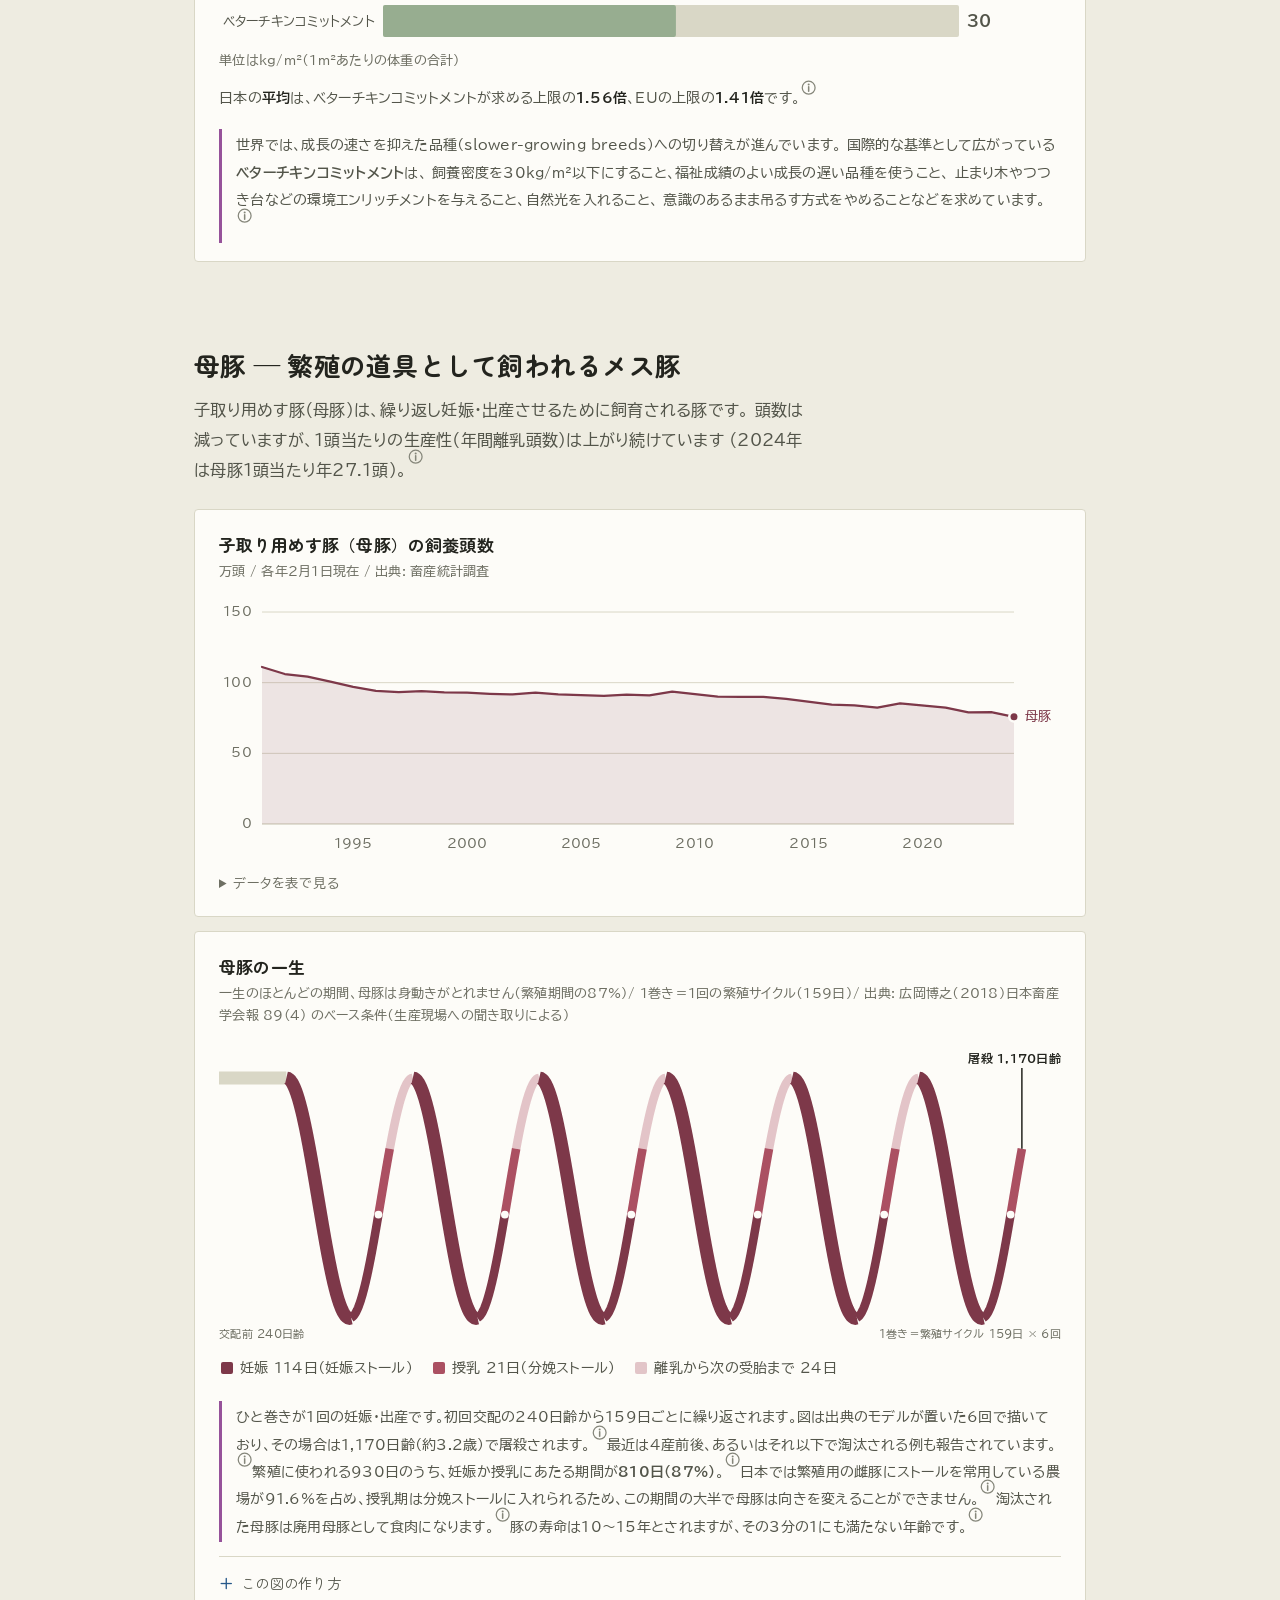
==== commit 300ef233: "確認を「主張」と「記述」の2段階にし、記述のタブを足す - サイトの文末マークすべてに固定の記述ID（data-st）を付け、   scripts/extract_statements.mjs でサイ" ====
--- a/docs/index.html
+++ b/docs/index.html
@@ -43,7 +43,7 @@
     <div><dt>更新</dt><dd id="meta-updated">—</dd></div>
   </dl>
   <p class="fc-legend">
-    文末の<span class="fc-icon fc--ok" role="img" aria-label="緑のチェック"><svg viewBox="0 0 16 16" aria-hidden="true" focusable="false"><circle cx="8" cy="8" r="7.3"/><path d="M4.7 8.2l2.2 2.2 4.4-4.6"/></svg></span>は、人が一次資料と照らし合わせて確認した記述です。
+    文末の<span class="fc-icon fc--ok" role="img" aria-label="緑のチェック"><svg viewBox="0 0 16 16" aria-hidden="true" focusable="false"><circle cx="8" cy="8" r="7.3"/><path d="M4.7 8.2l2.2 2.2 4.4-4.6"/></svg></span>は、根拠の主張を人が一次資料と照らし合わせ、記述が主張どおりであることも確認したものです。
     <span class="fc-icon fc--wait" role="img" aria-label="灰色のi"><svg viewBox="0 0 16 16" aria-hidden="true" focusable="false"><circle cx="8" cy="8" r="6.7"/><circle class="dot" cx="8" cy="4.8" r="1.05"/><path d="M8 7.1v4.6"/></svg></span>は、出典は示しているものの、人による確認がまだの記述です。
     マークを押すと、その記述の根拠と出典を表示します。
   </p>
@@ -72,9 +72,9 @@
 
     <div class="prose">
       <p>
-        ブロイラーだけで年間7億羽を超えます。<sup class="fc" data-claim="c102"></sup>日本の人口の約6倍にあたる鶏が、
-        生後およそ50日で出荷されています。<sup class="fc" data-claim="c107"></sup>採卵鶏も卵を産む量が落ちる1〜2年で
-        「廃鶏」として処理され<sup class="fc" data-claim="c108"></sup>、卵を産まない雄のひよこは孵化直後に殺処分されます。<sup class="fc" data-claim="c104"></sup>
+        ブロイラーだけで年間7億羽を超えます。<sup class="fc" data-claim="c102" data-st="d001"></sup>日本の人口の約6倍にあたる鶏が、
+        生後およそ50日で出荷されています。<sup class="fc" data-claim="c107" data-st="d002"></sup>採卵鶏も卵を産む量が落ちる1〜2年で
+        「廃鶏」として処理され<sup class="fc" data-claim="c108" data-st="d003"></sup>、卵を産まない雄のひよこは孵化直後に殺処分されます。<sup class="fc" data-claim="c104" data-st="d004"></sup>
       </p>
       <p>
         年ごとの推移は、次の「飼育されている数」とおおむね連動します。
@@ -87,7 +87,7 @@
     <p class="desc">
       毎年2月1日時点で飼育されている数の推移です。灰色の破線は日本の総人口。
       採卵鶏（種鶏を除く成鶏めす）とブロイラーはそれぞれ1億羽を超え、
-      合計すると日本の人口の2倍以上の鶏が、常時飼育されています。<sup class="fc" data-claim="c111"></sup>
+      合計すると日本の人口の2倍以上の鶏が、常時飼育されています。<sup class="fc" data-claim="c111" data-st="d005"></sup>
       豚は頭数が人口よりずっと小さく対比の意味が薄いため、単独のグラフで示します。
     </p>
     <div class="sheet">
@@ -139,10 +139,10 @@
       <p>
         参考までに、<strong>犬猫では1人当たりの上限が法令で定められています</strong>。
         犬猫を扱う動物取扱業者（第一種・第二種とも）が飼養できる頭数の上限は、
-        従業者1人当たり<strong>犬20頭（うち繁殖犬15頭）、猫30頭（うち繁殖猫25頭）</strong>です。<sup class="fc" data-claim="c132"></sup>
+        従業者1人当たり<strong>犬20頭（うち繁殖犬15頭）、猫30頭（うち繁殖猫25頭）</strong>です。<sup class="fc" data-claim="c132" data-st="d006"></sup>
         環境省はその趣旨を「1人当たりの飼養保管頭数が多くなると、個体の飼養保管や
         施設の維持管理が行き届かない傾向があるため、清掃、給餌、健康チェック、運動、
-        触れ合い活動等の適切な飼養保管を行う時間を確保する必要がある」と説明しています。<sup class="fc" data-claim="c133"></sup>
+        触れ合い活動等の適切な飼養保管を行う時間を確保する必要がある」と説明しています。<sup class="fc" data-claim="c133" data-st="d007"></sup>
         上の畜産動物の数字は、この考え方をあてはめれば桁が違うことになります。
       </p>
       <p class="fact-src">
@@ -166,16 +166,16 @@
   <section class="section" id="cagefree">
     <h2>採卵鶏 — ケージという飼い方</h2>
     <p class="desc">
-      「飼育されている数」で見た採卵鶏1億2,973万羽<sup class="fc" data-claim="c112"></sup>が、どんな飼い方をされているか。
+      「飼育されている数」で見た採卵鶏1億2,973万羽<sup class="fc" data-claim="c112" data-st="d008"></sup>が、どんな飼い方をされているか。
       ケージを使わない飼育（平飼い・エイビアリー・放牧）は、
       アニマルライツセンターが農場を1件ずつ積み上げた2025年の調査で
-      192万4,435羽、全体の1.48%でした。<sup class="fc" data-claim="c201"></sup>残りはすべてケージの中にいます。
+      192万4,435羽、全体の1.48%でした。<sup class="fc" data-claim="c201" data-st="d009"></sup>残りはすべてケージの中にいます。
     </p>
     <p class="desc">
       ケージには、日本で主流のバタリーケージのほかに、巣箱や止まり木をつけた
       「エンリッチドケージ」もあります。ただし、どちらのケージであっても、
       鶏が羽を広げる・砂浴びをする・止まり木で眠るといった行動は、
-      面積と構造の制約から<strong>原理的にとれません</strong>。<sup class="fc" data-claim="c228"></sup>
+      面積と構造の制約から<strong>原理的にとれません</strong>。<sup class="fc" data-claim="c228" data-st="d010"></sup>
       これらを可能にする方法は、ケージをやめること以外にありません。
       以下、順に数字で見ていきます。
     </p>
@@ -201,7 +201,7 @@
           多段構造のぶん単層の平飼いより多くの羽数を収容でき、
           大規模なケージフリー生産の中心的な方式とされています。
           一方で、段差からの落下や衝突による竜骨（キールボーン）の骨折が
-          最大の課題として指摘されています。<sup class="fc" data-claim="c223"></sup>
+          最大の課題として指摘されています。<sup class="fc" data-claim="c223" data-st="d011"></sup>
         </p>
       </details>
 
@@ -211,14 +211,14 @@
           政府統計にケージフリーの系列がないため、確定値が存在しません。
           麻布大学の大木茂教授は報告書の冒頭で
           「基本的数値に関し、専門家間で評価が定まっていないことは、大きな問題である」
-          と指摘しています。<sup class="fc" data-claim=""></sup>
+          と指摘しています。<sup class="fc" data-claim="" data-st="d012"></sup>
         </p>
         <div id="cagefree-estimates"></div>
         <p>
           このサイトでは、農場を1件ずつ積み上げて数えたアニマルライツセンターの調査を主に据えました。
           同調査は、ケージフリーの鶏群があると分かっていながら連絡がつかず確認できなかった農場が
-          31件あるため、1.48%は<strong>最低値</strong>だとしています。<sup class="fc" data-claim="c202"></sup>
-          なお同調査では、各農場が増やす予定と回答した33万295羽を含めると1.74%になります。<sup class="fc" data-claim="c203"></sup>
+          31件あるため、1.48%は<strong>最低値</strong>だとしています。<sup class="fc" data-claim="c202" data-st="d013"></sup>
+          なお同調査では、各農場が増やす予定と回答した33万295羽を含めると1.74%になります。<sup class="fc" data-claim="c203" data-st="d014"></sup>
         </p>
       </details>
     </div>
@@ -229,9 +229,9 @@
       <p class="sub">日本の一般的なケージ飼育の場合 / 出典は各項目に付記</p>
       <div class="timeline" id="chart-hen-life"></div>
       <p class="species-note">
-        産卵率が落ちると、多くの経営では1年半ほどで廃鶏にします。<sup class="fc" data-claim="c235"></sup>
+        産卵率が落ちると、多くの経営では1年半ほどで廃鶏にします。<sup class="fc" data-claim="c235" data-st="d015"></sup>
         一方、餌を絞るなどして強制的に換羽させる<strong>誘導換羽</strong>を行えば産卵率が回復するため、
-        さらに約151日長く飼われます。<sup class="fc" data-claim="c234 c236"></sup>飼養期間の長短は、鶏の状態ではなく
+        さらに約151日長く飼われます。<sup class="fc" data-claim="c234 c236" data-st="d016"></sup>飼養期間の長短は、鶏の状態ではなく
         この処置を行うかどうかで決まっています。
       </p>
     </div>
@@ -242,16 +242,16 @@
       <p class="sub" id="cfworld-sub">羽数ベースのケージフリー割合</p>
       <div class="chart" id="chart-cagefree-world"></div>
       <p class="species-note">
-        オーストリア・スイス・ドイツ・スウェーデンはすでにほぼ全量がケージフリーです。<sup class="fc" data-claim="c208"></sup>
-        EUは2012年に従来型（バタリー）ケージを禁止し、いくつかの国はさらにケージそのものを廃止しました。<sup class="fc" data-claim="c222"></sup>
-        アメリカも州法と企業の調達方針の変更で45%まで進んでいます。<sup class="fc" data-claim="c210 c249"></sup>
-        なおこれは<strong>商業養鶏を数えた数字</strong>で、庭先養鶏の多い国（インドなど）は実際より低く出ます。<sup class="fc" data-claim="c212b"></sup>
+        オーストリア・スイス・ドイツ・スウェーデンはすでにほぼ全量がケージフリーです。<sup class="fc" data-claim="c208" data-st="d017"></sup>
+        EUは2012年に従来型（バタリー）ケージを禁止し、いくつかの国はさらにケージそのものを廃止しました。<sup class="fc" data-claim="c222" data-st="d018"></sup>
+        アメリカも州法と企業の調達方針の変更で45%まで進んでいます。<sup class="fc" data-claim="c210 c249" data-st="d019"></sup>
+        なおこれは<strong>商業養鶏を数えた数字</strong>で、庭先養鶏の多い国（インドなど）は実際より低く出ます。<sup class="fc" data-claim="c212b" data-st="d020"></sup>
       </p>
 
       <details class="info">
         <summary>この数字は何を数えたものか — インドの0%について</summary>
         <p>
-          このデータが数えているのは、<strong>商業的な採卵養鶏場で飼われている鶏</strong>です。<sup class="fc" data-claim="c212b"></sup>
+          このデータが数えているのは、<strong>商業的な採卵養鶏場で飼われている鶏</strong>です。<sup class="fc" data-claim="c212b" data-st="d021"></sup>
           自家消費や近所へのおすそ分けが中心の庭先養鶏（バックヤード）は、
           実質的にケージフリーであっても集計に入っていません。
         </p>
@@ -260,13 +260,13 @@
           インドが0%と表示されるのは、商業養鶏場のほとんどがバタリーケージだという意味であって、
           <strong>インドにケージフリーの鶏がいないという意味ではありません</strong>。
           インドの2022〜23年度の鶏卵生産1,383.8億個のうち、
-          <strong>202.0億個（14.6%）は庭先養鶏</strong>によるものです。<sup class="fc" data-claim="c212"></sup>
+          <strong>202.0億個（14.6%）は庭先養鶏</strong>によるものです。<sup class="fc" data-claim="c212" data-st="d022"></sup>
           庭先養鶏は1羽当たりの産卵数が商業鶏よりずっと少ないため、
           羽数で見た割合は、この14.6%よりさらに大きくなります。
         </p>
         <p>
           また、EU加盟国・イギリス・アメリカ以外の値は参照年が2013〜2018年と古く、
-          その後の変化が反映されていません。<sup class="fc" data-claim="c211"></sup>日本を含め、国どうしを比べるときは年の違いに注意してください。
+          その後の変化が反映されていません。<sup class="fc" data-claim="c211" data-st="d023"></sup>日本を含め、国どうしを比べるときは年の違いに注意してください。
         </p>
       </details>
 
@@ -275,11 +275,12 @@
         <p>
           韓国の値は政府統計です。農林畜産検疫本部が毎年公表する動物福祉畜産農場の認証状況で、
           2024年末時点の認証産卵鶏は<strong>5,797千羽、国内の全産卵鶏の7.5%</strong>とされています
-          （2022年末は4,519千羽・6.1%）。<sup class="fc" data-claim="c261"></sup>
-        </p>
-        <p>
-          韓国の動物福祉畜産農場認証は、<strong>産卵鶏のケージ飼育を認めていません</strong>。
-          認証鶏舎は平飼いか放し飼いに限られ、飼育密度も1m²当たり7〜9羽までと定められています。<sup class="fc" data-claim="c262"></sup>
+          （2022年末は4,519千羽・6.1%）。<sup class="fc" data-claim="c261" data-st="d024"></sup>
+        </p>
+        <p>
+          韓国の動物福祉畜産農場認証は、<strong>産卵鶏を閉鎖型ケージに入れたまま飼うことを認めていません</strong>
+          （多段式のエイビアリーは認められます。ワクチン接種など獣医学的な措置のための一時的な収容は例外です）。
+          飼育密度は床面積1m²当たり成鶏9羽以下と定められています。<sup class="fc" data-claim="c262" data-st="d025"></sup>
           したがって認証された羽数は、そのままケージフリーの羽数として読めます。
         </p>
         <p>
@@ -288,10 +289,12 @@
           それでも日本のケージフリー率（アニマルライツセンターの調査で1.48%）の5倍にあたります。
         </p>
         <p>
-          韓国では2018年8月から、卵の殻に飼育環境を示す番号を印字する制度が始まっています。<sup class="fc" data-claim="c264"></sup>
-          1が放し飼い、2が平飼い、3が改良ケージ、4が従来型ケージで、
-          動物福祉認証を取れるのは1と2の飼い方に限られます。消費者が買う前に飼い方を確認できる仕組みで、
-          日本にはこれに当たる表示制度がありません。<sup class="fc" data-claim=""></sup>
+          韓国では<strong>2018年8月23日</strong>から、卵の殻に飼育環境を示す番号を
+          印字することが義務づけられています（2019年2月23日からは産卵日も）。<sup class="fc" data-claim="c264" data-st="d026"></sup>
+          1が放し飼い、2が鶏舎内の平飼い、3が改善型ケージ、4が従来型ケージです。
+          動物福祉認証を取得しうるのは1・2の飼い方ですが、1・2であれば自動的に
+          認証されるわけではなく、別途認証基準を満たす必要があります。
+          消費者が買う前に飼い方を確認できる仕組みで、日本にはこれに当たる表示制度がありません。<sup class="fc" data-claim="" data-st="d027"></sup>
         </p>
       </details>
 
@@ -303,10 +306,10 @@
           表ビューでは国ごとにどれに当たるかを示しています。
         </p>
         <ul>
-          <li><strong>EU加盟国</strong> — 欧州委員会「Laying hens by way of keeping」。加盟国が実施規則 (EU) 2017/1185 にもとづき報告した飼養方式別の羽数<sup class="fc" data-claim="c208"></sup></li>
-          <li><strong>イギリス</strong> — Defra「UK egg statistics」。包装施設への四半期調査から推計<sup class="fc" data-claim="c209"></sup></li>
-          <li><strong>アメリカ</strong> — USDA「Egg Markets Overview」<sup class="fc" data-claim="c210"></sup></li>
-          <li><strong>その他の国</strong> — Welfare Footprint Institute「Global hen inventory」（2022年）。各国統計と業界資料をまとめたもの</li><sup class="fc" data-claim="c211"></sup>
+          <li><strong>EU加盟国</strong> — 欧州委員会「Laying hens by way of keeping」。加盟国が実施規則 (EU) 2017/1185 にもとづき報告した飼養方式別の羽数<sup class="fc" data-claim="c208" data-st="d028"></sup></li>
+          <li><strong>イギリス</strong> — Defra「UK egg statistics」。包装施設への四半期調査から推計<sup class="fc" data-claim="c209" data-st="d029"></sup></li>
+          <li><strong>アメリカ</strong> — USDA「Egg Markets Overview」<sup class="fc" data-claim="c210" data-st="d030"></sup></li>
+          <li><strong>その他の国</strong> — Welfare Footprint Institute「Global hen inventory」（2022年）。各国統計と業界資料をまとめたもの</li><sup class="fc" data-claim="c211" data-st="d031"></sup>
           <li><strong>日本</strong> — アニマルライツセンター「<a href="https://arcj.org/issues/farm-animals/layer-chicken/cagefreesurvey2025/">ケージフリー羽数調査</a>」（2025年）。この項目のみ他国と出典が異なります</li>
           <li><strong>韓国</strong> — 農林畜産検疫本部「<a href="https://www.apqa.go.kr/viewwebQiaCom.do?id=66055&amp;type=7_depart">2024년 동물복지 축산농장 인증 현황</a>」（2024年12月31日現在）。動物福祉認証農場の産卵鶏羽数で、同認証はケージ飼育を認めていません</li>
           <li>収集・整形 — Our World in Data「<a href="https://ourworldindata.org/grapher/eggs-cage-free">Share of egg-laying hens in cage-free systems</a>」（CC BY、2026年6月11日更新版）</li>
@@ -409,15 +412,15 @@
       <p class="sub">実際の面積比で描いています / 破線の枠はA4用紙（623.7cm²）</p>
       <div class="chart" id="chart-space"></div>
       <p class="species-note">
-        日本の採卵鶏の大半がいるバタリーケージは、A4用紙1枚より狭い面積です。<sup class="fc" data-claim="c214 c215"></sup>
+        日本の採卵鶏の大半がいるバタリーケージは、A4用紙1枚より狭い面積です。<sup class="fc" data-claim="c214 c215" data-st="d032"></sup>
         EUが2012年以降に認めているエンリッチドケージ（巣箱・止まり木・砂浴び場をつけたケージ）でも
-        1羽750cm²で、A4より2割ほど広いだけです。<sup class="fc" data-claim="c215 c216"></sup>
+        1羽750cm²で、A4より2割ほど広いだけです。<sup class="fc" data-claim="c215 c216" data-st="d033"></sup>
       </p>
       <p class="species-note species-note--plain">
         <strong>448.9cm²はあくまで平均です。</strong>個々の農場ではもっと狭い例があります。
-        国内最大手の養鶏場で実測された値は<strong>285cm²</strong><sup class="fc" data-claim="c225"></sup>、
+        国内最大手の養鶏場で実測された値は<strong>285cm²</strong><sup class="fc" data-claim="c225" data-st="d034"></sup>、
         <a href="https://arcj.org/inside-the-cage/">Inside the Cage</a>で内部告発者が
-        実際に測った値は最も狭いところで<strong>277cm²</strong>でした。<sup class="fc" data-claim="c224"></sup>
+        実際に測った値は最も狭いところで<strong>277cm²</strong>でした。<sup class="fc" data-claim="c224" data-st="d035"></sup>
         A4用紙の半分にも満たない広さで、平均の6割ほどしかありません。
       </p>
       <p class="species-note species-note--plain">
@@ -438,8 +441,8 @@
         従来型ケージからケージフリーのエイビアリーに移すと、1羽の産卵期間あたり、
         身動きが取れないほどの痛み（Disabling）を少なくとも275時間、
         はっきり苦痛な痛み（Hurtful）を2,313時間、
-        気になる程度の痛み（Annoying）を4,645時間減らせると推定されています。<sup class="fc" data-claim="c217"></sup>
-        エンリッチドケージと比べても、Hurtful が1,410時間、Annoying が4,065時間減ります。<sup class="fc" data-claim="c218"></sup>
+        気になる程度の痛み（Annoying）を4,645時間減らせると推定されています。<sup class="fc" data-claim="c217" data-st="d036"></sup>
+        エンリッチドケージと比べても、Hurtful が1,410時間、Annoying が4,065時間減ります。<sup class="fc" data-claim="c218" data-st="d037"></sup>
       </p>
     </div>
 
@@ -449,7 +452,7 @@
         <p>
           羽を左右に広げる、砂を浴びて羽の寄生虫を落とす、止まり木の上で眠る、
           暗がりの巣箱にこもって卵を産む。いずれも鶏が強い欲求を持つ行動ですが、
-          <strong>ケージの中では面積と構造の制約からとれません</strong>。<sup class="fc" data-claim="c228"></sup>
+          <strong>ケージの中では面積と構造の制約からとれません</strong>。<sup class="fc" data-claim="c228" data-st="d038"></sup>
           これは管理の巧拙の問題ではなく、ケージという形そのものに由来します。
         </p>
       </div>
@@ -460,7 +463,7 @@
           しかし1羽750cm²はA4用紙より2割広いだけで、羽ばたきや砂浴びには届きません。
           痛みの削減幅も、ケージフリーに移した場合に比べるとかなり小さいままです。
           EUは2012年にバタリーケージを禁じましたが、オーストリアやルクセンブルクは
-          そこで止まらず、ケージそのものを廃止しました。<sup class="fc" data-claim="c222"></sup>
+          そこで止まらず、ケージそのものを廃止しました。<sup class="fc" data-claim="c222" data-st="d039"></sup>
         </p>
       </div>
       <div class="fact">
@@ -468,8 +471,8 @@
         <p>
           ケージをやめれば自動的によくなる、というものではありません。
           多段構造からの落下や衝突による竜骨（キールボーン）の骨折は、
-          管理が下手な農場では深刻な問題になり、死亡率も上がります。<sup class="fc" data-claim="c223"></sup>
-          ケージフリーの成績は<strong>農場がその方式にどれだけ習熟しているかで大きく変わります</strong>。<sup class="fc" data-claim="c230"></sup>
+          管理が下手な農場では深刻な問題になり、死亡率も上がります。<sup class="fc" data-claim="c223" data-st="d040"></sup>
+          ケージフリーの成績は<strong>農場がその方式にどれだけ習熟しているかで大きく変わります</strong>。<sup class="fc" data-claim="c230" data-st="d041"></sup>
         </p>
         <p>
           裏を返せば、うまく管理されたケージフリーでは、
@@ -482,10 +485,10 @@
       <div class="fact">
         <h3>飼い方を変えても残る負担</h3>
         <p>
-          原種のセキショクヤケイは年に約12個しか産みません。<sup class="fc" data-claim="c221"></sup>
-          現代の採卵鶏は年に約300個産むよう改良され、カルシウムを失って骨がもろくなります。<sup class="fc" data-claim="c221 c229"></sup>
+          原種のセキショクヤケイは年に約12個しか産みません。<sup class="fc" data-claim="c221" data-st="d042"></sup>
+          現代の採卵鶏は年に約300個産むよう改良され、カルシウムを失って骨がもろくなります。<sup class="fc" data-claim="c221 c229" data-st="d043"></sup>
           最も強い痛み（Excruciating）の主因である卵管炎・腹膜炎は、
-          どの飼い方でも5万羽の群あたり約2,000時間発生します。<sup class="fc" data-claim="c220"></sup>
+          どの飼い方でも5万羽の群あたり約2,000時間発生します。<sup class="fc" data-claim="c220" data-st="d044"></sup>
           産卵数そのものの負担は、ケージをやめても残ります。
         </p>
       </div>
@@ -535,7 +538,7 @@
       ブロイラー（肉用鶏）はケージには入れられず、鶏舎の床で飼われています。
       それでも福祉上の問題は小さくありません。問題の所在がケージとは違うところ、
       つまり<strong>密飼いと、速く大きくなるよう改良された体そのもの</strong>にあるからです。
-      年間7億羽を超える、日本で最も多く殺されている動物です。<sup class="fc" data-claim="c102"></sup>
+      年間7億羽を超える、日本で最も多く殺されている動物です。<sup class="fc" data-claim="c102" data-st="d045"></sup>
     </p>
 
     <div class="sheet">
@@ -543,10 +546,10 @@
       <p class="sub">出典は各項目に付記</p>
       <div class="timeline" id="chart-broiler-life"></div>
       <p class="species-note">
-        母豚の1,170日、採卵鶏の550〜710日と比べると、ブロイラーの一生は約50日です。<sup class="fc" data-claim="c107"></sup>
+        母豚の1,170日、採卵鶏の550〜710日と比べると、ブロイラーの一生は約50日です。<sup class="fc" data-claim="c107" data-st="d046"></sup>
         短いのは寿命が短いからではなく、出荷体重に達するのが早いからです。
         体だけが急速に大きくなる一方で骨格や心肺の発達が追いつかず、
-        歩行障害や腹水症、突然死が起こります。<sup class="fc" data-claim="c247"></sup>
+        歩行障害や腹水症、突然死が起こります。<sup class="fc" data-claim="c247" data-st="d047"></sup>
       </p>
     </div>
 
@@ -555,9 +558,9 @@
       <p class="sub">1957年・1978年・2005年の品種を、同じ飼料・同じ環境で56日齢まで育てた比較 / 円の面積が体重に比例</p>
       <div class="chart" id="chart-broiler-growth"></div>
       <p class="species-note">
-        同じ日数を育てても、2005年の品種は1957年の品種の<strong>4.6倍</strong>の体重になります。<sup class="fc" data-claim="c245"></sup>
+        同じ日数を育てても、2005年の品種は1957年の品種の<strong>4.6倍</strong>の体重になります。<sup class="fc" data-claim="c245" data-st="d048"></sup>
         飼い方ではなく<strong>品種そのもの</strong>が変わった結果であることが、この実験でわかります。
-        論文は「1957年から2005年にかけて成長は400%以上増加し、飼料要求率は50%低下した」と述べています。<sup class="fc" data-claim="c246"></sup>
+        論文は「1957年から2005年にかけて成長は400%以上増加し、飼料要求率は50%低下した」と述べています。<sup class="fc" data-claim="c246" data-st="d049"></sup>
       </p>
       <div class="srcbox">
         <h4>出典</h4>
@@ -583,7 +586,7 @@
         国際的な基準として広がっている<strong>ベターチキンコミットメント</strong>は、
         飼養密度を30kg/m²以下にすること、福祉成績のよい成長の遅い品種を使うこと、
         止まり木やつつき台などの環境エンリッチメントを与えること、自然光を入れること、
-        意識のあるまま吊るす方式をやめることなどを求めています。<sup class="fc" data-claim="c405"></sup>
+        意識のあるまま吊るす方式をやめることなどを求めています。<sup class="fc" data-claim="c405" data-st="d050"></sup>
       </p>
     </div>
   </section>
@@ -593,7 +596,7 @@
     <p class="desc">
       子取り用めす豚（母豚）は、繰り返し妊娠・出産させるために飼育される豚です。
       頭数は減っていますが、1頭当たりの生産性（年間離乳頭数）は上がり続けています
-      （2024年は母豚1頭当たり年27.1頭）。<sup class="fc" data-claim="c308"></sup>
+      （2024年は母豚1頭当たり年27.1頭）。<sup class="fc" data-claim="c308" data-st="d051"></sup>
     </p>
     <div class="sheet">
       <h3>子取り用めす豚（母豚）の飼養頭数</h3>
@@ -612,9 +615,9 @@
         <p>
           <strong>繁殖回数の6回は、出典のモデルが置いた条件です。</strong>
           実際に何産で淘汰されるかは農場によって幅があり、
-          最近は<strong>4産前後、あるいはそれ以下</strong>で淘汰される例も報告されています。<sup class="fc" data-claim="c307"></sup>
+          最近は<strong>4産前後、あるいはそれ以下</strong>で淘汰される例も報告されています。<sup class="fc" data-claim="c307" data-st="d052"></sup>
           産次が少ないほど屠殺される日齢は早くなり、4産なら約2.3歳、3産なら約1.9歳です。
-          国内の平均産次を集計した公的統計は見当たらないため<sup class="fc" data-claim="c307b"></sup>、
+          国内の平均産次を集計した公的統計は見当たらないため<sup class="fc" data-claim="c307b" data-st="d053"></sup>、
           図は出典のベース条件のまま描いています。1巻きあたりの妊娠・授乳の比率は
           産次が変わっても変わりません。
         </p>
@@ -628,8 +631,8 @@
           広岡博之「ブタの繁殖肥育一貫生産に関するシミュレーションモデルの開発」
           （日本畜産学会報 89(4): 415-421, 2018）の表1に示された、
           国内の生産現場への聞き取りをもとにしたベース条件を使っています。
-          初回交配240日齢、妊娠期間114日、授乳期間21日、分娩間隔159日、繁殖サイクル6回。<sup class="fc" data-claim="c301"></sup>
-          淘汰される日齢は同論文の式(1)から1,170日と計算されます。<sup class="fc" data-claim="c302"></sup>
+          初回交配240日齢、妊娠期間114日、授乳期間21日、分娩間隔159日、繁殖サイクル6回。<sup class="fc" data-claim="c301" data-st="d054"></sup>
+          淘汰される日齢は同論文の式(1)から1,170日と計算されます。<sup class="fc" data-claim="c302" data-st="d055"></sup>
         </p>
         <p>
           この論文は生産性と収益を予測するモデルであり、ストールの使用については述べていません。
@@ -642,9 +645,9 @@
     <div class="grid-2">
       <div class="fact">
         <h3><span class="key" style="background:var(--sows)"></span>妊娠ストール — 農場の91.6%</h3>
-        <p>繁殖用の雌豚にストールを常用している農場は<strong>91.6%</strong>です（2018年調査）。<sup class="fc" data-claim="c303"></sup>
-        母豚は方向転換もできない幅約60cmの檻に入れられます。<sup class="fc" data-claim="c304"></sup>
-        EUでは、交配から4週間後〜出産予定の1週間前は群れで飼うことが義務づけられ、この間の妊娠ストール使用が禁止されています。<sup class="fc" data-claim="c305"></sup></p>
+        <p>繁殖用の雌豚にストールを常用している農場は<strong>91.6%</strong>です（2018年調査）。<sup class="fc" data-claim="c303" data-st="d056"></sup>
+        母豚は方向転換もできない幅約60cmの檻に入れられます。<sup class="fc" data-claim="c304" data-st="d057"></sup>
+        EUでは、交配から4週間後〜出産予定の1週間前は群れで飼うことが義務づけられ、この間の妊娠ストール使用が禁止されています。<sup class="fc" data-claim="c305" data-st="d058"></sup></p>
         <p class="fact-src">日本養豚協会「平成30年度 養豚農業実態調査報告書」表80 / EU指令 2008/120/EC /
         寸法は畜産技術協会「豚の飼養管理指針」第3版（60cm×180cm以上を確保）</p>
       </div>
@@ -652,9 +655,9 @@
         <h3><span class="key" style="background:var(--pigs)"></span>分娩ストール — 出産と授乳の間</h3>
         <p>出産の直前から離乳までの間、母豚は分娩ストール（分娩柵）に入れられます。
         豚は本来、出産前に草や藁を集めて巣をつくる強い行動欲求を持ちますが、
-        この中ではそれがまったくできません。<sup class="fc" data-claim="c309"></sup>前後にも横にも動けず、
+        この中ではそれがまったくできません。<sup class="fc" data-claim="c309" data-st="d059"></sup>前後にも横にも動けず、
         立ち上がるか伏せるかを繰り返すだけの状態で出産と授乳の期間を過ごします。
-        子豚の圧死を防ぐためという説明がなされます<sup class="fc" data-claim="c311"></sup>が、
+        子豚の圧死を防ぐためという説明がなされます<sup class="fc" data-claim="c311" data-st="d060"></sup>が、
         母豚の側に生じる制約はこれほど大きなものです。</p>
         <p class="fact-src">授乳期間は上図のとおり1回あたり21日</p>
       </div>
@@ -677,7 +680,7 @@
         </p>
         <p>
           国内の卵は農場からGPセンター（Grading and Packing Center＝洗卵選別包装施設）へ運ばれ、
-          洗浄・次亜塩素酸ナトリウムなどによる消毒・乾燥・検卵・格付・包装という工程を通ります。<sup class="fc" data-claim="c402 c402b"></sup>
+          洗浄・次亜塩素酸ナトリウムなどによる消毒・乾燥・検卵・格付・包装という工程を通ります。<sup class="fc" data-claim="c402 c402b" data-st="d061"></sup>
           あわせて出荷後の温度管理と、賞味期限表示（生食できる期間の表示）が組み合わされています。
           これらはすべて<strong>採卵後の工程</strong>であり、ケージかケージフリーかとは関係がありません。
         </p>
@@ -685,14 +688,14 @@
           農場側の対策としては、サルモネラ（SE・ST）の不活化ワクチンがあります。
           ただし<strong>義務ではありません</strong>。農林水産省の手引きは
           「サルモネラ不活化ワクチンの使用を検討しましょう」という書き方で、
-          「ワクチンだけで発生を完全に防ぐことはできません」とも述べています。<sup class="fc" data-claim="c408"></sup>
+          「ワクチンだけで発生を完全に防ぐことはできません」とも述べています。<sup class="fc" data-claim="c408" data-st="d062"></sup>
           対象は種鶏と採卵鶏で、これも<strong>鶏に対する対策であって、
           ケージかケージフリーかで変わるものではありません</strong>。
         </p>
         <p>
           産卵場所についても、ケージフリーが不衛生になるとは限りません。
           エイビアリーや平飼いでは、鶏を巣箱（ネストボックス）で産卵するよう慣らし、
-          産まれた卵が傾斜で転がり出てベルトコンベアで自動回収される仕組みが標準です。<sup class="fc" data-claim="c403"></sup>
+          産まれた卵が傾斜で転がり出てベルトコンベアで自動回収される仕組みが標準です。<sup class="fc" data-claim="c403" data-st="d063"></sup>
           床に産み落とされる卵（巣外卵）をどう減らすかは技術的な課題として実際に挙げられており、
           巣箱の配置や照明、若鶏のうちの慣らし方で管理されます。
         </p>
@@ -701,7 +704,7 @@
           <strong>卵そのものの表示と取り扱い</strong>に関する要件です。
           賞味期限（生で食べられる期間）、期限を過ぎたら加熱する旨、10℃以下での保存が望ましい旨の表示と、
           採卵した施設をたどれる記録の作成。液卵にはサルモネラ陰性などの成分規格もありますが、
-          これも卵に対する基準です。<strong>いずれにも鶏の飼い方は出てきません。</strong><sup class="fc" data-claim="c401"></sup>
+          これも卵に対する基準です。<strong>いずれにも鶏の飼い方は出てきません。</strong><sup class="fc" data-claim="c401" data-st="d064"></sup>
           国内で流通している平飼いや放牧の卵も、ケージの卵と同じGPセンターの工程を通り、
           同じ基準を満たしたうえで賞味期限を表示して売られています。
           ケージフリーが増えたからといって、生卵が食べられなくなる筋道はありません。
@@ -732,10 +735,10 @@
         </p>
         <p>
           ひとつは<strong>密飼い</strong>です。出荷直前には1m²あたり十数羽という状態になり、
-          床が見えないほど密集します。<sup class="fc" data-claim="c404"></sup>もうひとつは<strong>品種改良</strong>です。
+          床が見えないほど密集します。<sup class="fc" data-claim="c404" data-st="d065"></sup>もうひとつは<strong>品種改良</strong>です。
           ブロイラーは短期間で大きくなるよう改良され続けた結果、
-          生後およそ50日で出荷体重に達します。<sup class="fc" data-claim="c107"></sup>骨格や心肺の成長が体重に追いつかず、
-          脚の変形や歩行困難、腹水症、突然死などが起こります。<sup class="fc" data-claim="c247"></sup>
+          生後およそ50日で出荷体重に達します。<sup class="fc" data-claim="c107" data-st="d066"></sup>骨格や心肺の成長が体重に追いつかず、
+          脚の変形や歩行困難、腹水症、突然死などが起こります。<sup class="fc" data-claim="c247" data-st="d067"></sup>
           これは飼い方ではなく、鶏そのものの作られ方に由来する問題です。
         </p>
         <p>
@@ -745,8 +748,8 @@
           国際的な基準として広がっているのが<strong>ベターチキンコミットメント（Better Chicken Commitment）</strong>で、
           飼養密度を30kg/m²以下にすること、福祉成績のよい成長の遅い品種を使うこと、
           止まり木やつつき台などの環境エンリッチメントを与えること、自然光を入れること、
-          意識のあるまま吊るす方式をやめること、などを求めています。<sup class="fc" data-claim="c405 c406"></sup>
-          欧米では多数の企業が達成期限を定めて表明しています。<sup class="fc" data-claim="c248"></sup>
+          意識のあるまま吊るす方式をやめること、などを求めています。<sup class="fc" data-claim="c405 c406" data-st="d068"></sup>
+          欧米では多数の企業が達成期限を定めて表明しています。<sup class="fc" data-claim="c248" data-st="d069"></sup>
         </p>
         <p class="qa-src">
           出典: <a href="https://betterchickencommitment.com/">Better Chicken Commitment</a>（Open Wing Alliance）、企業の表明は <a href="https://chickenwatch.org/">Chicken Watch</a>。
@@ -767,10 +770,10 @@
         <p>
           <strong>妊娠ストール</strong>（妊娠豚用ストール）は、交配してから出産する直前までの
           妊娠期間に使われます。幅はおよそ60cmで、母豚は立つか伏せるかしかできず、
-          向きを変えることもできません。<sup class="fc" data-claim="c304"></sup>目的は、群れで飼ったときの争いを避けることと、
-          1頭ずつ餌の量を管理することです。<sup class="fc" data-claim="c310"></sup>
-          EUでは、交配から4週間後から出産予定の1週間前までは群れで飼うことが義務づけられており、この間の使用が禁止されています。<sup class="fc" data-claim="c305"></sup>
-          日本では、繁殖用の雌豚にストールを常用している農場が91.6%を占めています（2018年調査）。<sup class="fc" data-claim="c303"></sup>
+          向きを変えることもできません。<sup class="fc" data-claim="c304" data-st="d070"></sup>目的は、群れで飼ったときの争いを避けることと、
+          1頭ずつ餌の量を管理することです。<sup class="fc" data-claim="c310" data-st="d071"></sup>
+          EUでは、交配から4週間後から出産予定の1週間前までは群れで飼うことが義務づけられており、この間の使用が禁止されています。<sup class="fc" data-claim="c305" data-st="d072"></sup>
+          日本では、繁殖用の雌豚にストールを常用している農場が91.6%を占めています（2018年調査）。<sup class="fc" data-claim="c303" data-st="d073"></sup>
         </p>
         <p class="qa-caveat">
           この91.6%は<strong>農場の割合であって、母豚の割合ではありません</strong>。
@@ -778,14 +781,14 @@
           1〜19頭の小規模層で群飼育の割合が最も高いとされています。
           大きい農場ほどストールを使う傾向があるため、
           <strong>母豚の頭数で数えれば91.6%より高くなる</strong>と考えられますが、
-          頭数ベースで集計した統計は見当たりません。<sup class="fc" data-claim="c306"></sup>
+          頭数ベースで集計した統計は見当たりません。<sup class="fc" data-claim="c306" data-st="d074"></sup>
         </p>
         <p>
           <strong>分娩ストール</strong>（分娩柵、ファローイングクレート）は、
           出産の直前から子豚の離乳までの間に使われます。
-          母豚が寝返りを打って子豚を圧死させるのを防ぐのが目的で、<sup class="fc" data-claim="c311"></sup>
+          母豚が寝返りを打って子豚を圧死させるのを防ぐのが目的で、<sup class="fc" data-claim="c311" data-st="d075"></sup>
           母豚の空間と子豚の空間が柵で仕切られています。
-          母豚は本来、出産前に巣をつくる強い行動欲求を持ちますが、この中ではそれができません。<sup class="fc" data-claim="c309"></sup>
+          母豚は本来、出産前に巣をつくる強い行動欲求を持ちますが、この中ではそれができません。<sup class="fc" data-claim="c309" data-st="d076"></sup>
         </p>
         <p>
           上の「母豚の一生」の図では、妊娠期間（1回あたり114日）と授乳期間（同21日）を
@@ -827,7 +830,7 @@
       <li>ブロイラーの出荷日齢・採卵鶏の初産日齢: 農林水産省「<a href="https://www.maff.go.jp/j/chikusan/sinko/lin/l_katiku/attach/pdf/niwatori-6.pdf">鶏の改良増殖をめぐる情勢</a>」（令和元年7月）。成鶏舎への移動時期はゲン・コーポレーション「<a href="https://www.ghen.co.jp/pdf/01-julia.pdf">ジュリア コマーシャル鶏飼養管理ガイド</a>」。初生ひなの体重は Zuidhof et al. (2014) の0日齢体重。</li>
       <li>母豚の繁殖成績: 日本養豚協会「<a href="https://jppa.biz/zius/wp-content/uploads/2025/03/2024%E5%B9%B4%E5%BA%A6-%E9%A4%8A%E8%B1%9A%E8%BE%B2%E6%A5%AD%E5%AE%9F%E6%85%8B%E8%AA%BF%E6%9F%BB%E5%A0%B1%E5%91%8A%E6%9B%B8-%EF%BC%88%E8%A9%B3%E7%B4%B0%E7%89%88%EF%BC%89.pdf">2024年（令和6年）養豚農業実態調査報告書</a>」。</li>
       <li>「1戸当たり」は飼養数を飼養戸数で割った値です（畜産統計に従業員数の統計はありません）。</li>
-      <li>ブロイラーの飼養戸数・羽数は<a href="https://www.e-stat.go.jp/stat-search/database?layout=dataset&amp;kikan=00500&amp;toukei=00500222&amp;statdisp_id=0003238299">年間出荷羽数3,000羽未満の飼養者を含まない</a>値です。2010〜2012年・2015年・2020年は調査が休止されたため値がなく、グラフはその前後の年を線でつないでいます。<sup class="fc" data-claim="c113 c113b"></sup></li>
+      <li>ブロイラーの飼養戸数・羽数は<a href="https://www.e-stat.go.jp/stat-search/database?layout=dataset&amp;kikan=00500&amp;toukei=00500222&amp;statdisp_id=0003238299">年間出荷羽数3,000羽未満の飼養者を含まない</a>値です。2010〜2012年・2015年・2020年は調査が休止されたため値がなく、グラフはその前後の年を線でつないでいます。<sup class="fc" data-claim="c113 c113b" data-st="d077"></sup></li>
       <li id="meta-note"></li>
     </ul>
     <p class="colophon">
--- a/docs/style.css
+++ b/docs/style.css
@@ -979,6 +979,8 @@
   margin: 0 0 2px; font-weight: 700;
 }
 .fc-pop-lead { margin: 0 0 6px; color: var(--ink-2); }
+.fc-pop-stmt { margin: 0 0 6px; font-size: 0.92em; color: var(--ink-2); }
+.fc-pop-stmt svg { display: inline-block; width: 1em; height: 1em; vertical-align: -0.15em; margin-right: 0.35em; }
 .fc-pop ul { margin: 0; padding: 0; list-style: none; }
 .fc-pop li { padding: 6px 0 4px; border-top: 1px solid var(--rule); }
 .fc-pop-claim { display: block; }
